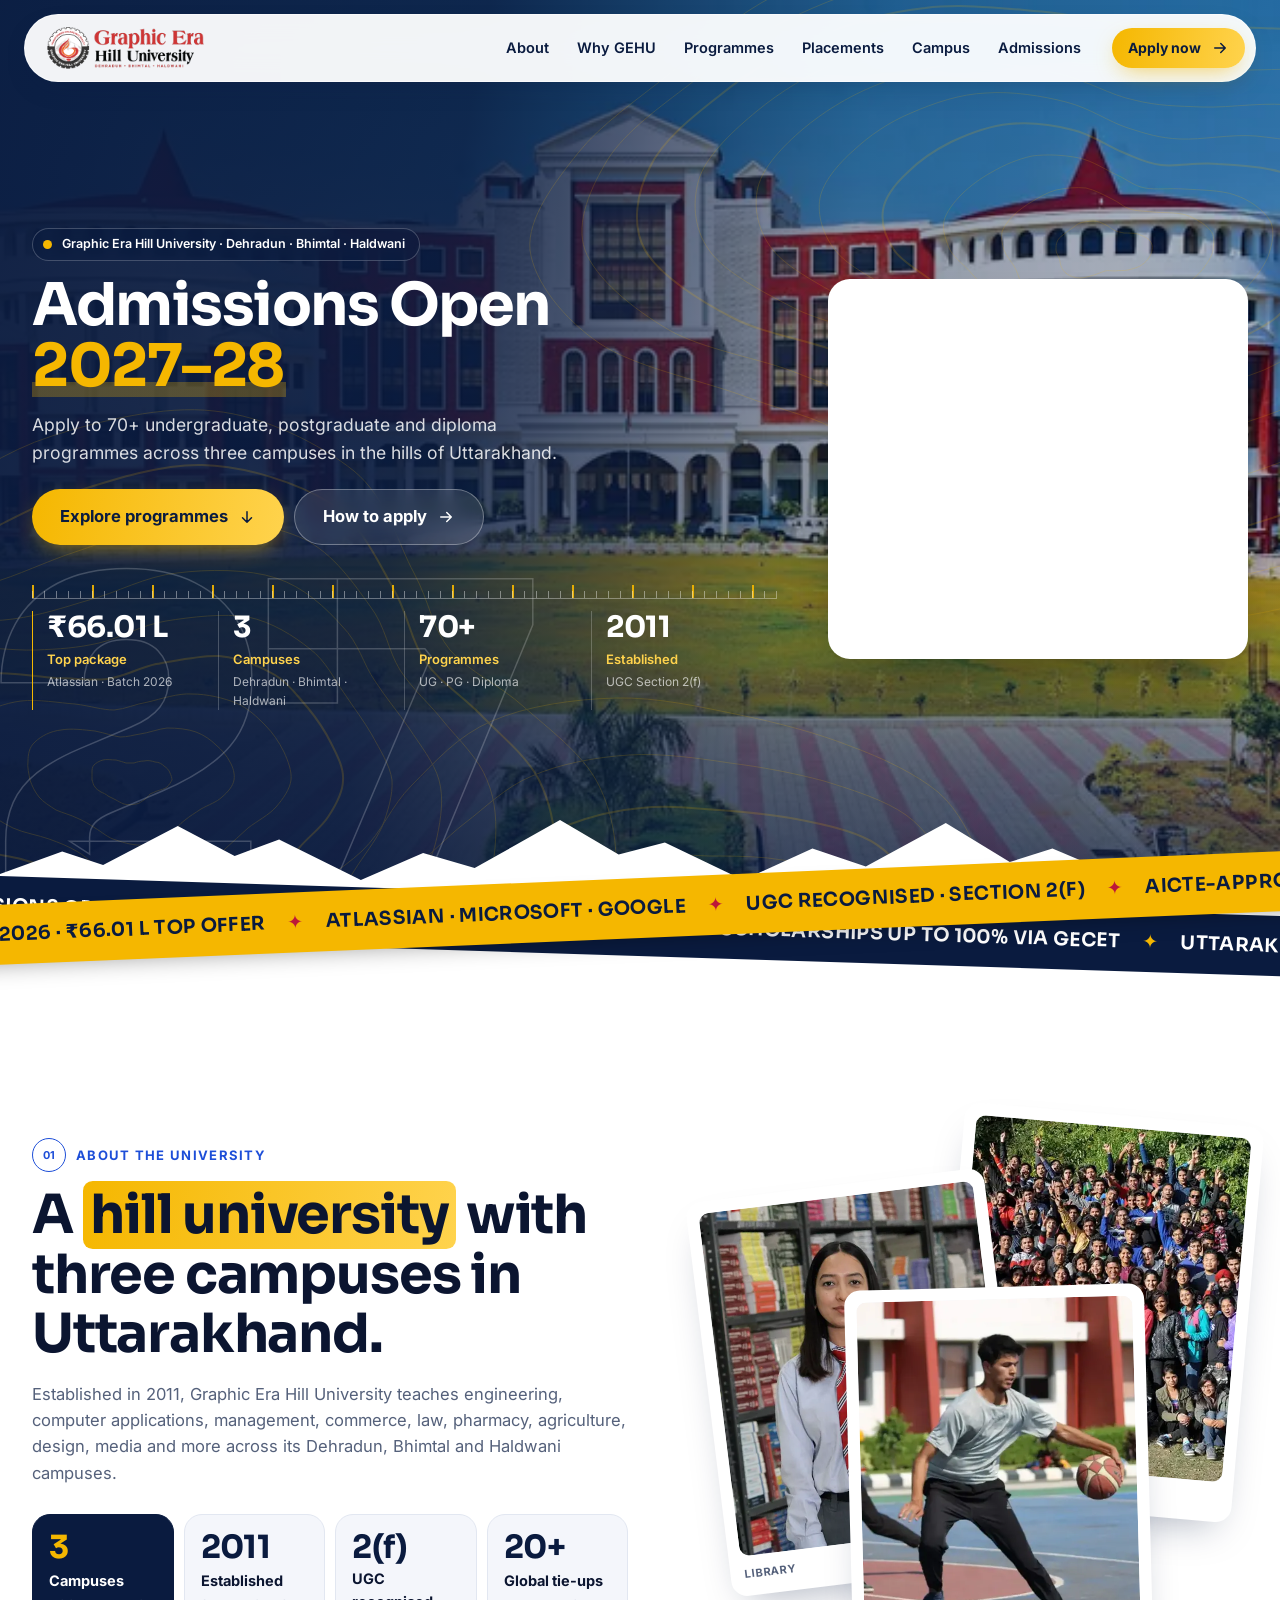
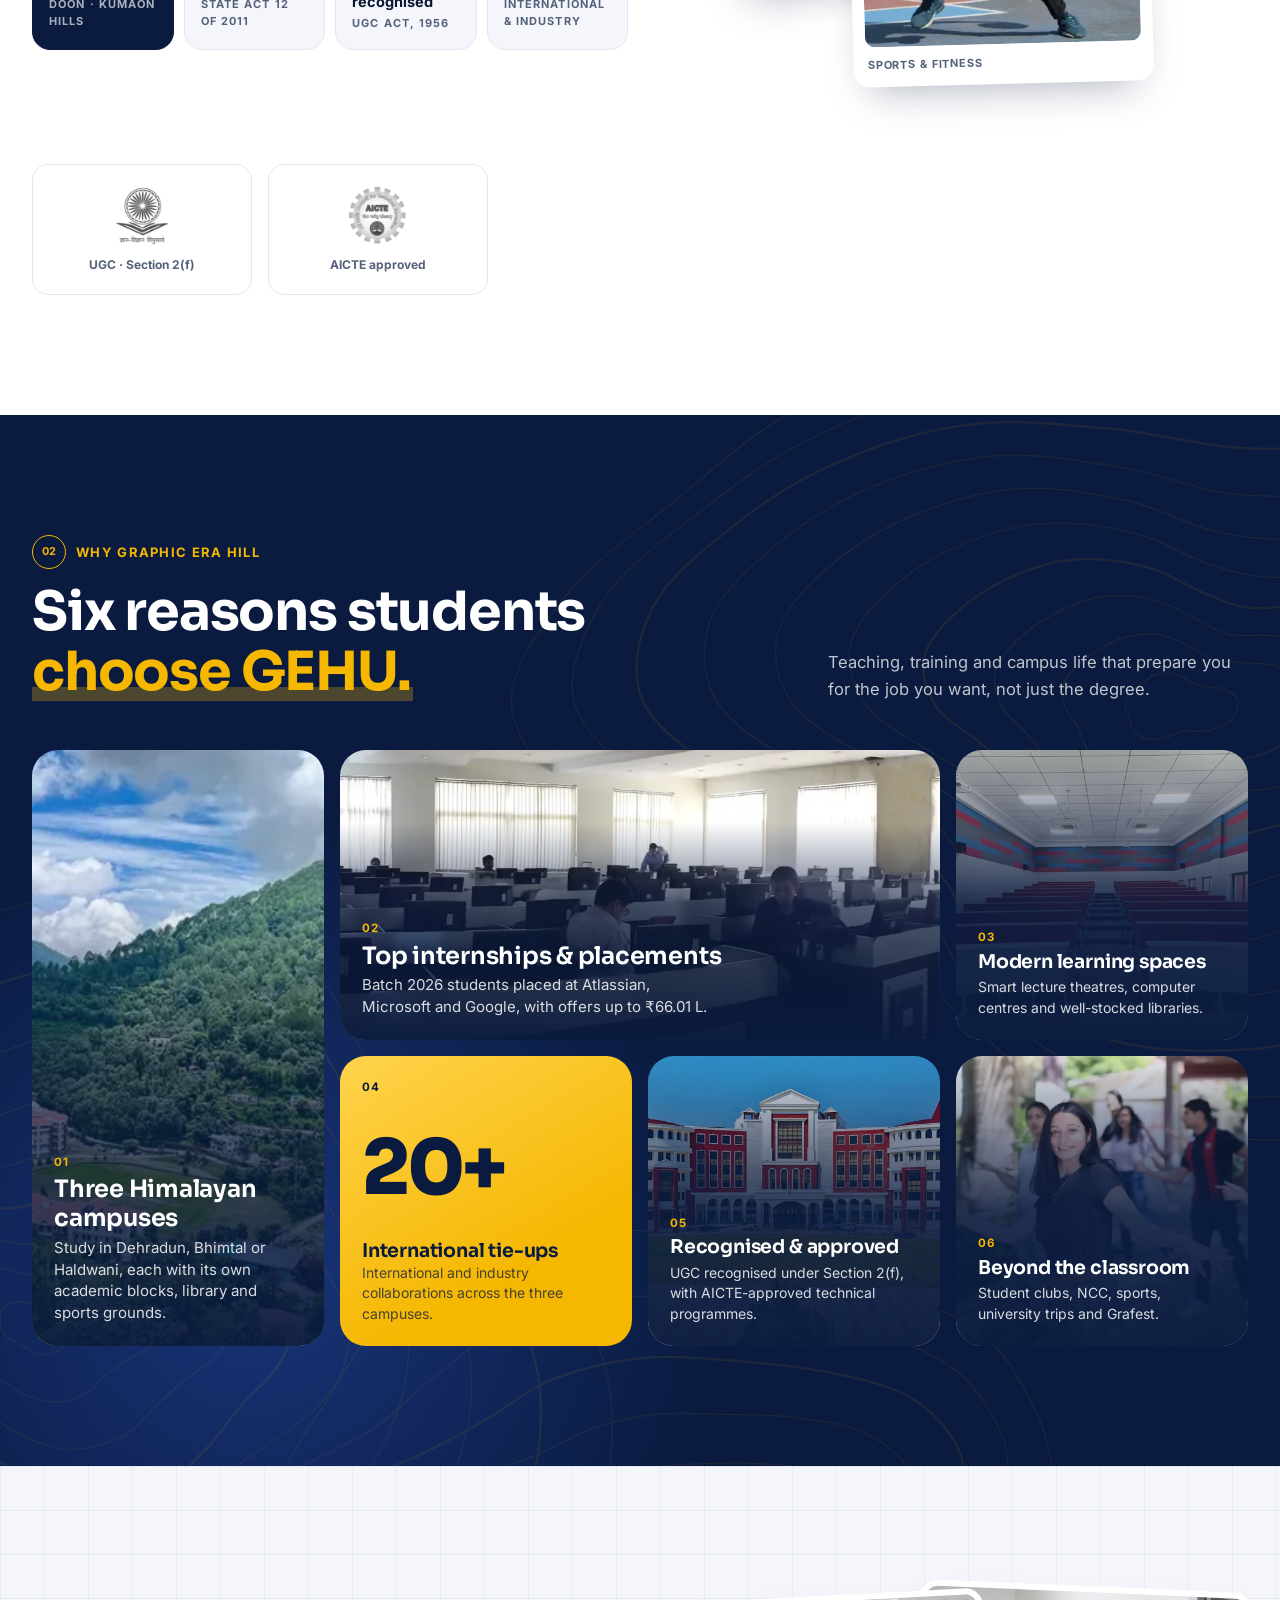
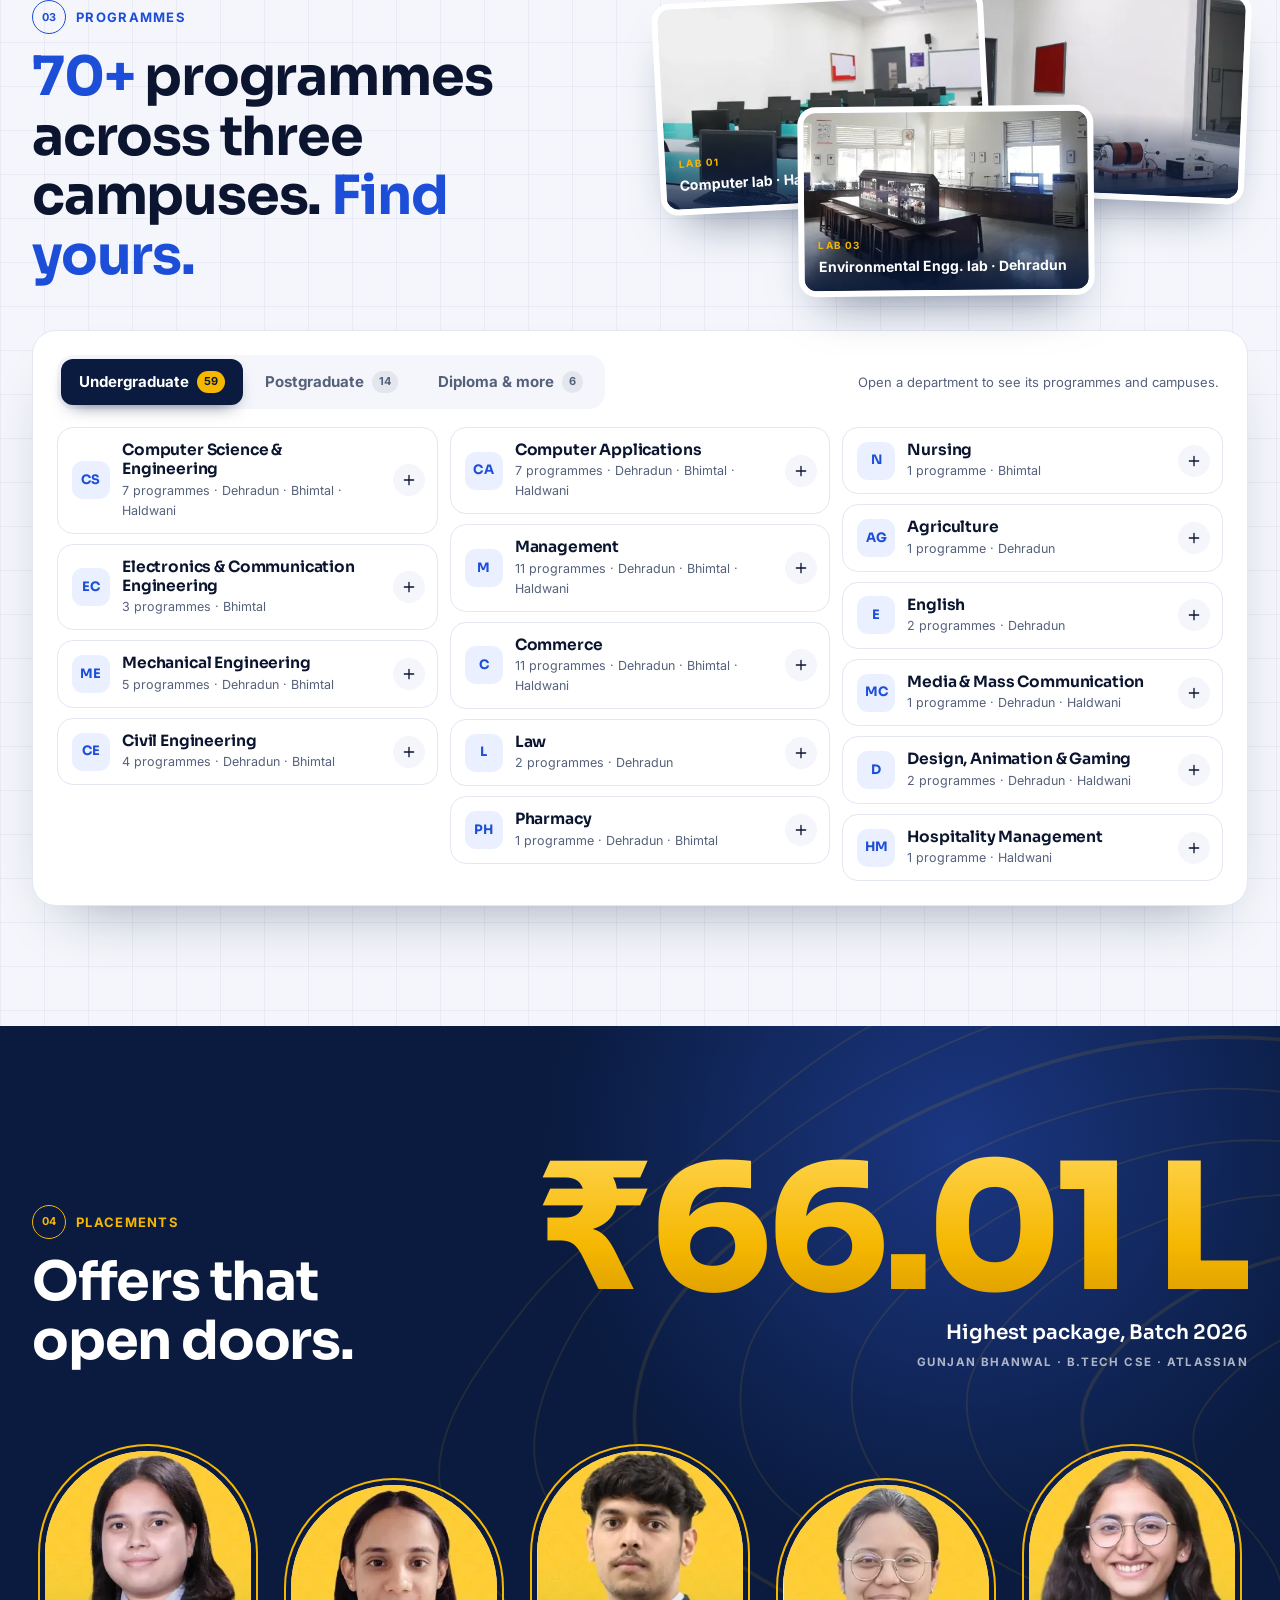
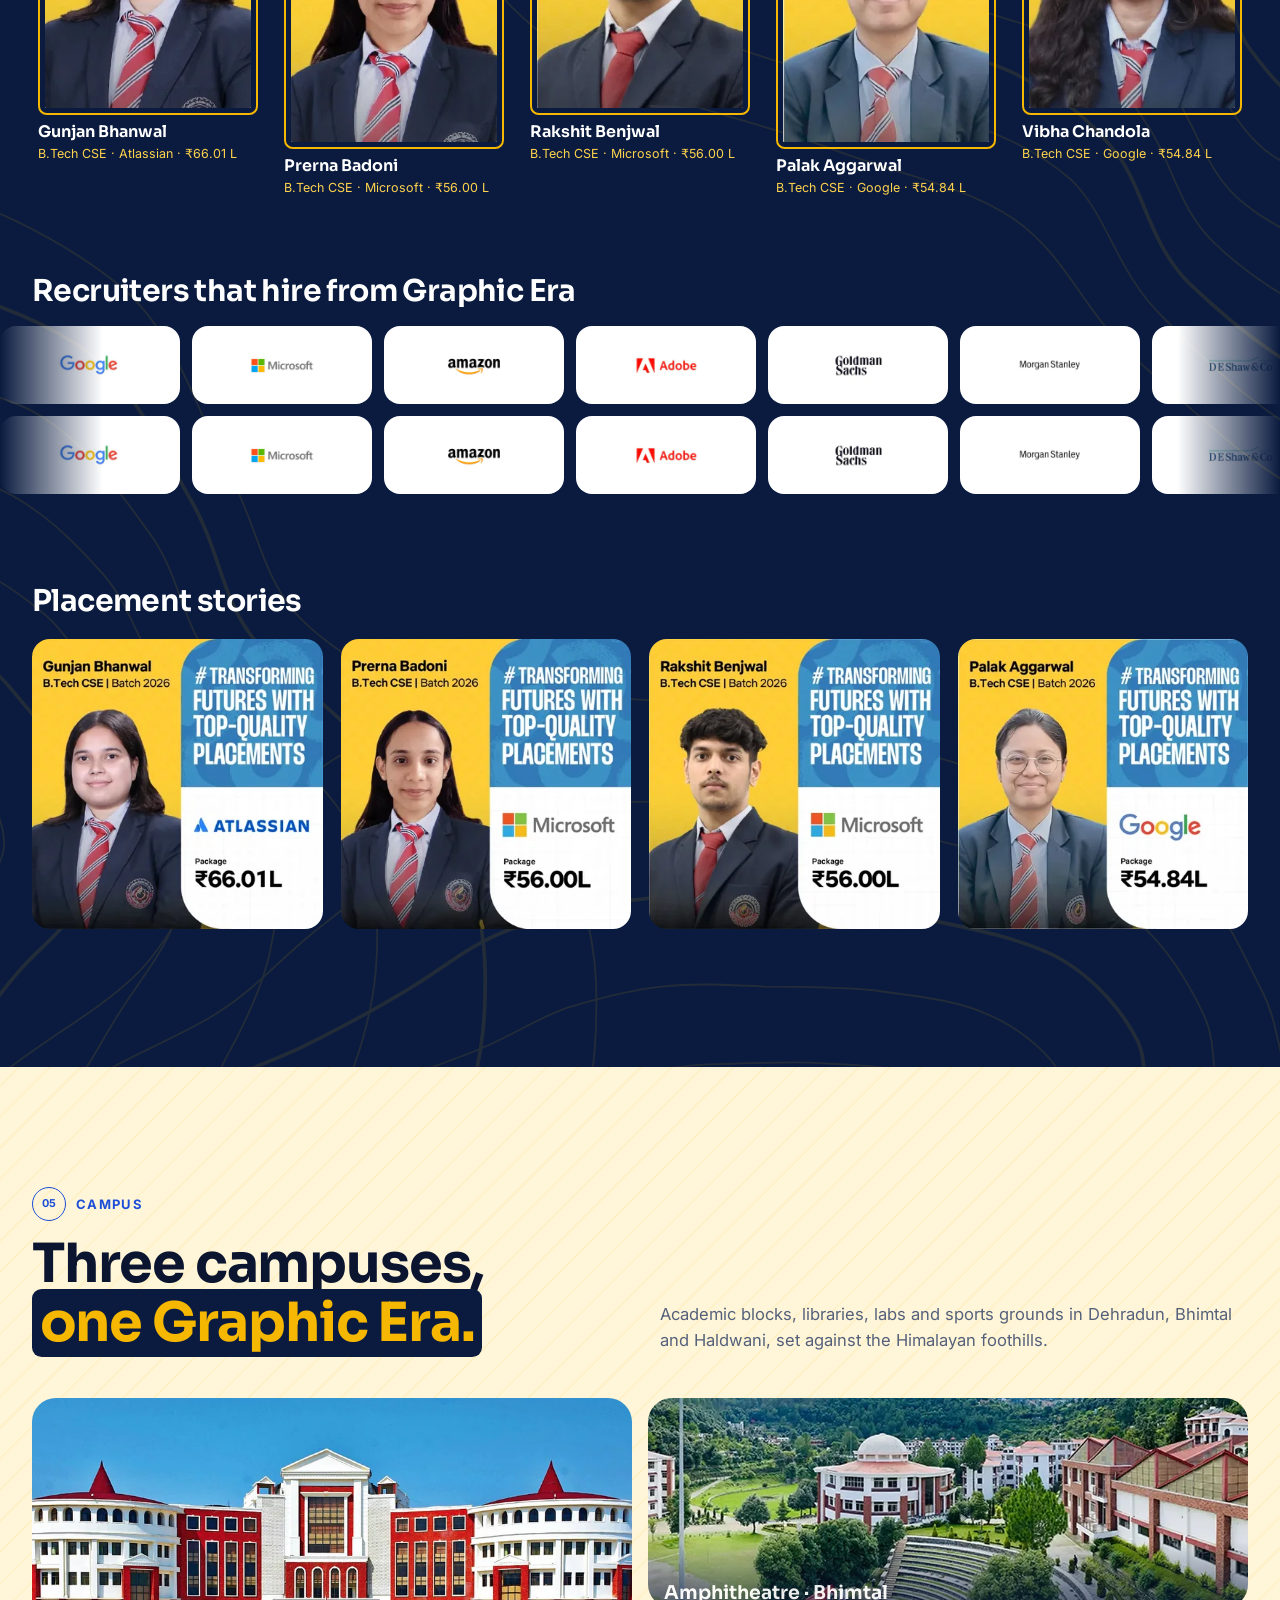
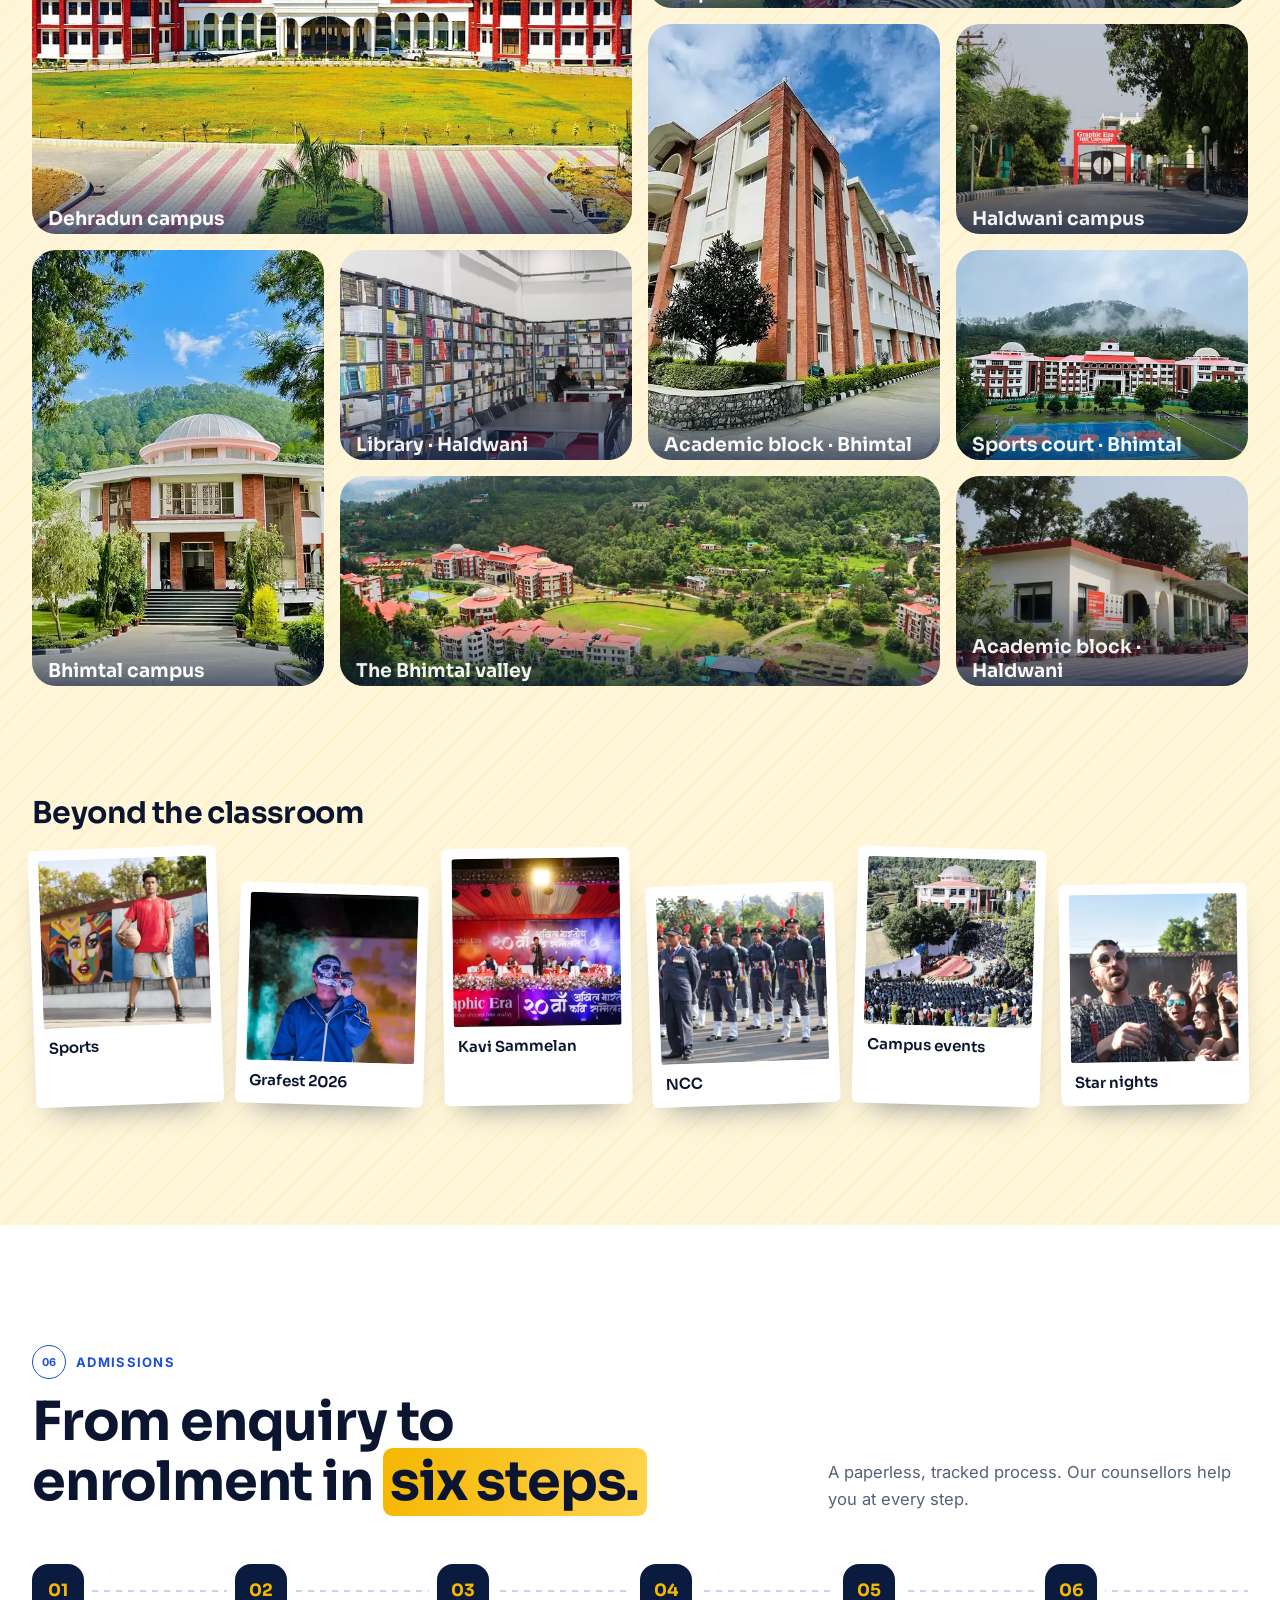
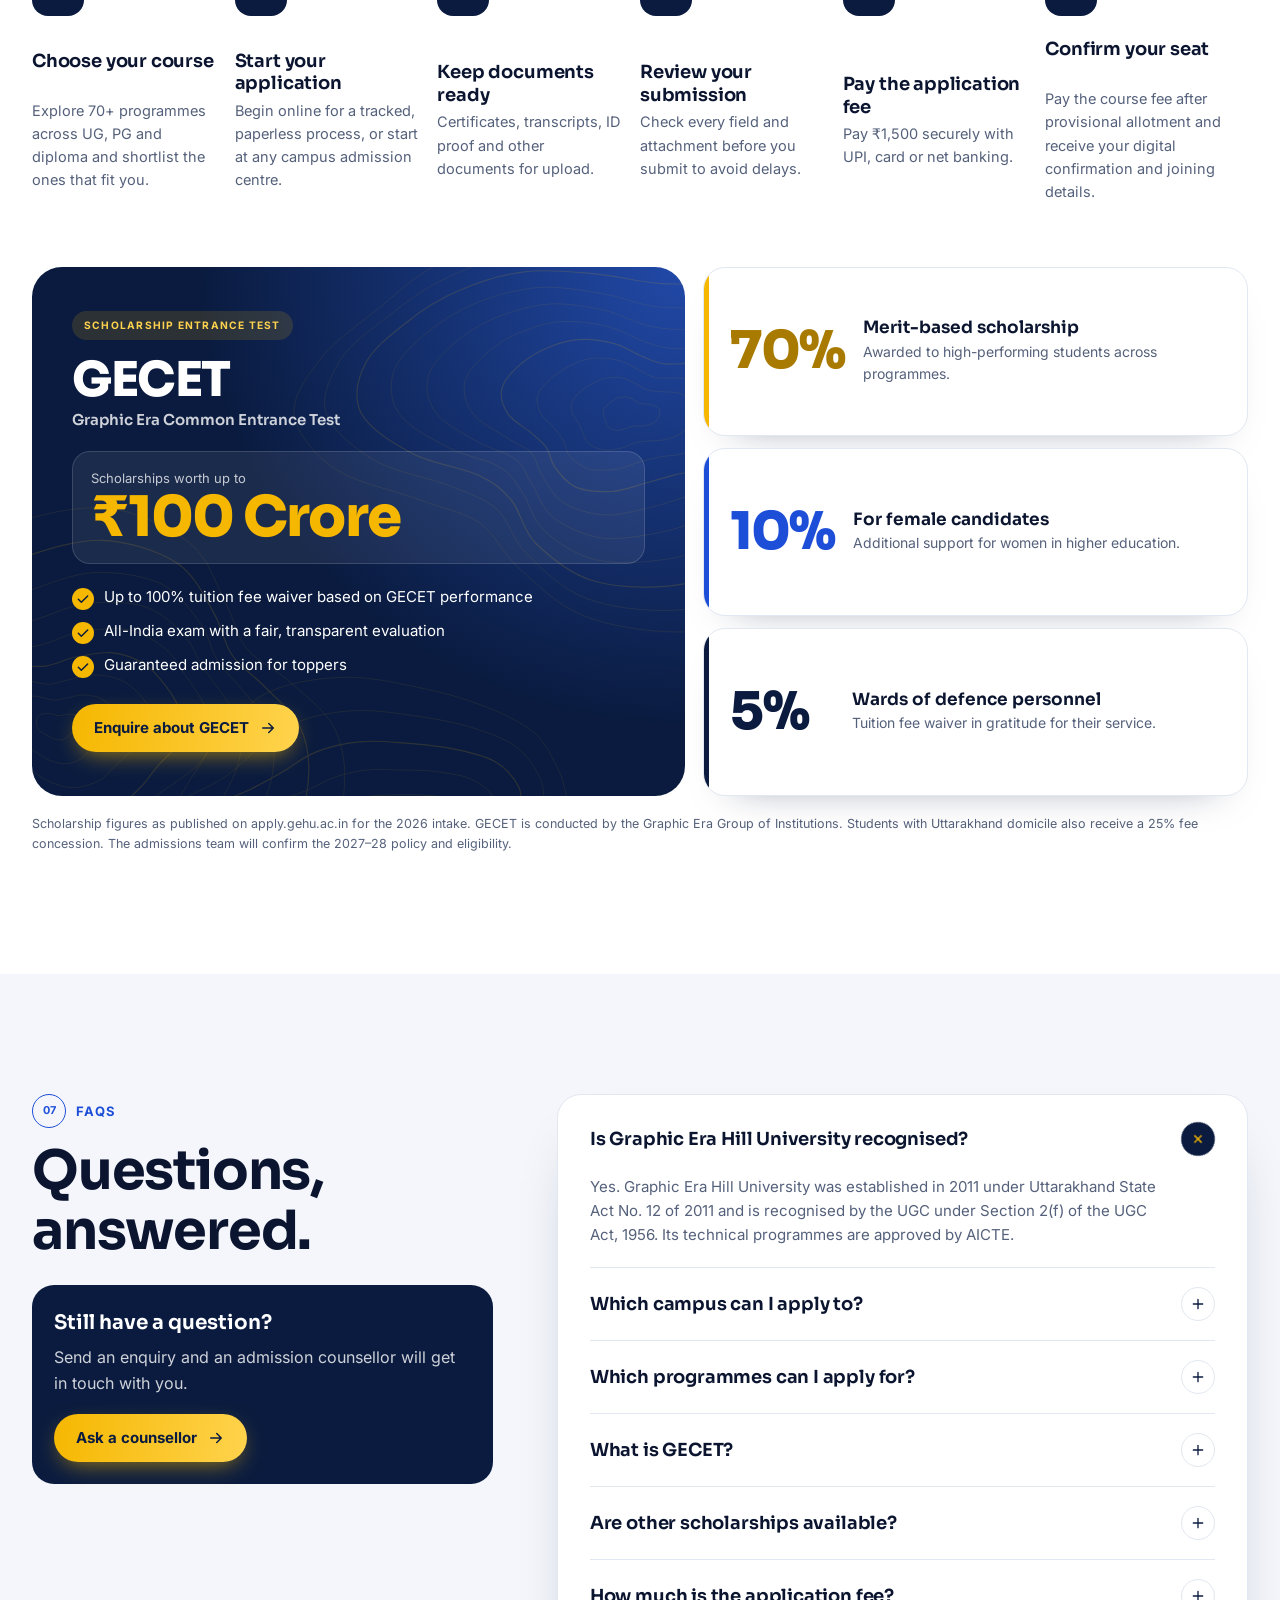
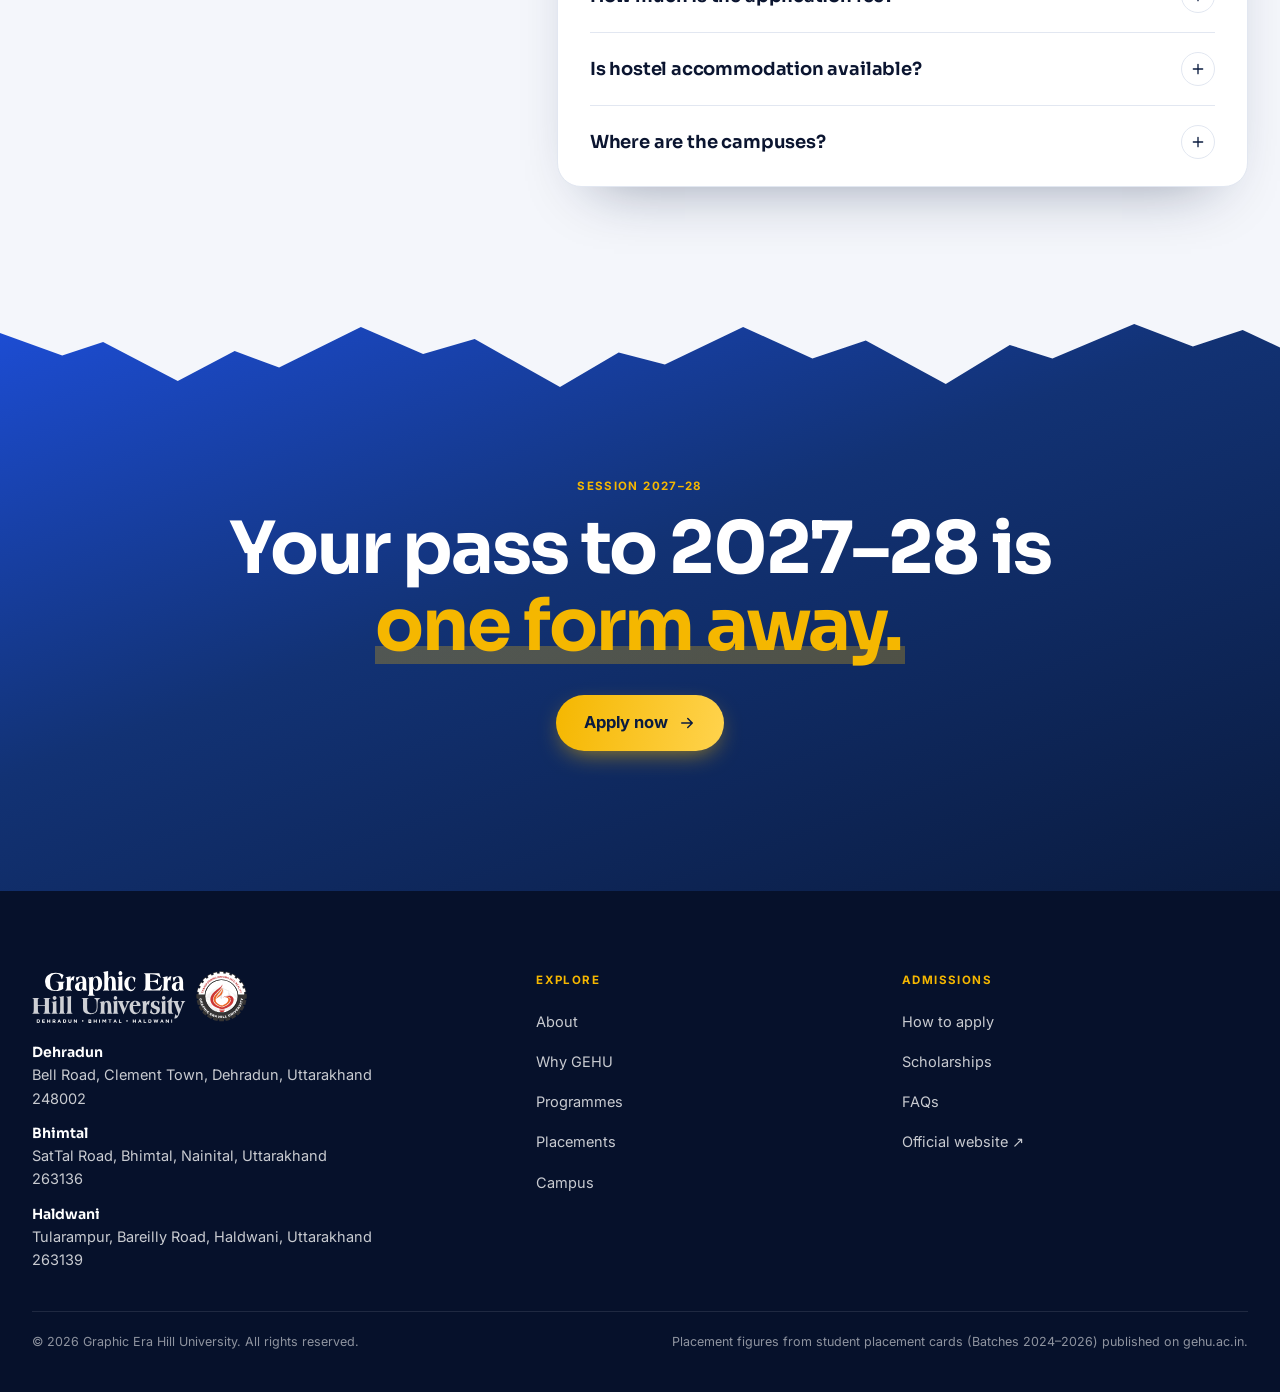
==== index.html @ 401e46c2 "c" ====
<!doctype html>
<html lang="en">
<head>
  <meta charset="utf-8">
  <meta name="viewport" content="width=device-width, initial-scale=1, viewport-fit=cover">
  <title>Admissions 2027–28 · Graphic Era Hill University · Dehradun, Bhimtal, Haldwani</title>
  <meta name="description" content="Apply for Session 2027–28 at Graphic Era Hill University. 70+ UG, PG and diploma programmes across three campuses in Dehradun, Bhimtal and Haldwani, Uttarakhand.">
  <meta name="theme-color" content="#0A1B3F">
  <meta property="og:type" content="website">
  <meta property="og:title" content="Admissions 2027–28 · Graphic Era Hill University">
  <meta property="og:description" content="Apply for Session 2027–28. Three campuses · 70+ programmes · Batch 2026 offers up to ₹66.01 L.">
  <meta property="og:url" content="https://apply.geu.ac.in/">
  <meta property="og:image" content="assets/img/hero/dehradun-main-building-1024.webp">
  <link rel="canonical" href="https://apply.geu.ac.in/">
  <link rel="icon" href="assets/img/brand/favicon-64.png" type="image/png">
  <link rel="apple-touch-icon" href="assets/img/brand/favicon-180.png">
  <link rel="preload" href="assets/fonts/sora.woff2" as="font" type="font/woff2" crossorigin>
  <link rel="preload" href="assets/fonts/inter.woff2" as="font" type="font/woff2" crossorigin>
  <link rel="preload" as="image" imagesrcset="assets/img/hero/dehradun-main-building-640.webp 640w, assets/img/hero/dehradun-main-building-1024.webp 1024w, assets/img/hero/dehradun-main-building-1440.webp 1440w, assets/img/hero/dehradun-main-building-1800.webp 1800w" imagesizes="100vw" media="(min-width: 861px)" fetchpriority="high">
  <link rel="preload" as="image" imagesrcset="assets/img/hero/dehradun-campus-640.webp 640w, assets/img/hero/dehradun-campus-1024.webp 1024w, assets/img/hero/dehradun-campus-1280.webp 1280w" imagesizes="100vw" media="(max-width: 860px)" fetchpriority="high">
  <link rel="stylesheet" href="assets/css/style.css">
  <script type="application/ld+json">{"@context":"https://schema.org","@type":"CollegeOrUniversity","name":"Graphic Era Hill University","url":"https://gehu.ac.in","foundingDate":"2011","address":{"@type":"PostalAddress","streetAddress":"Bell Road, Clement Town","addressLocality":"Dehradun","addressRegion":"Uttarakhand","postalCode":"248002","addressCountry":"IN"}}</script>
</head>
<body>
<svg width="0" height="0" style="position:absolute" aria-hidden="true">
  <symbol id="i-arrow" viewBox="0 0 24 24"><path d="M5 12h14M13 6l6 6-6 6" fill="none" stroke="currentColor" stroke-width="2" stroke-linecap="round" stroke-linejoin="round"/></symbol>
  <symbol id="i-down" viewBox="0 0 24 24"><path d="M12 5v14M6 13l6 6 6-6" fill="none" stroke="currentColor" stroke-width="2" stroke-linecap="round" stroke-linejoin="round"/></symbol>
  <symbol id="i-phone" viewBox="0 0 24 24"><path d="M5 4h4l2 5-2.5 1.5a11 11 0 0 0 5 5L15 13l5 2v4a2 2 0 0 1-2 2A16 16 0 0 1 3 6a2 2 0 0 1 2-2" fill="none" stroke="currentColor" stroke-width="1.8" stroke-linejoin="round"/></symbol>
  <symbol id="i-user" viewBox="0 0 24 24"><circle cx="12" cy="8" r="4" fill="none" stroke="currentColor" stroke-width="1.8"/><path d="M4 20c1.5-4 4.5-6 8-6s6.5 2 8 6" fill="none" stroke="currentColor" stroke-width="1.8" stroke-linecap="round"/></symbol>
  <symbol id="i-mail" viewBox="0 0 24 24"><rect x="3" y="5" width="18" height="14" rx="2.5" fill="none" stroke="currentColor" stroke-width="1.8"/><path d="m4 7 8 6 8-6" fill="none" stroke="currentColor" stroke-width="1.8" stroke-linejoin="round"/></symbol>
  <symbol id="i-pin" viewBox="0 0 24 24"><path d="M12 21s7-6.2 7-11.5A7 7 0 0 0 5 9.5C5 14.8 12 21 12 21z" fill="none" stroke="currentColor" stroke-width="1.8"/><circle cx="12" cy="9.5" r="2.5" fill="none" stroke="currentColor" stroke-width="1.8"/></symbol>
  <symbol id="i-layers" viewBox="0 0 24 24"><path d="m12 3 9 5-9 5-9-5 9-5z M3 13l9 5 9-5" fill="none" stroke="currentColor" stroke-width="1.8" stroke-linejoin="round"/></symbol>
  <symbol id="i-building" viewBox="0 0 24 24"><path d="M4 21V9l8-5 8 5v12M9 21v-6h6v6M3 21h18" fill="none" stroke="currentColor" stroke-width="1.8" stroke-linejoin="round"/></symbol>
  <symbol id="i-cap" viewBox="0 0 24 24"><path d="m2 9 10-5 10 5-10 5L2 9zm4 2v5c2 2 10 2 12 0v-5" fill="none" stroke="currentColor" stroke-width="1.8" stroke-linejoin="round"/></symbol>
  <symbol id="i-shield" viewBox="0 0 24 24"><path d="M12 3 4 6v6c0 5 3.5 8 8 9 4.5-1 8-4 8-9V6l-8-3z" fill="none" stroke="currentColor" stroke-width="1.8" stroke-linejoin="round"/></symbol>
  <symbol id="i-menu" viewBox="0 0 24 24"><path d="M4 7h16M4 12h16M4 17h10" fill="none" stroke="currentColor" stroke-width="2" stroke-linecap="round"/></symbol>
  <symbol id="i-close" viewBox="0 0 24 24"><path d="M6 6l12 12M18 6 6 18" fill="none" stroke="currentColor" stroke-width="2" stroke-linecap="round"/></symbol>
  <symbol id="i-plus" viewBox="0 0 24 24"><path d="M12 5v14M5 12h14" fill="none" stroke="currentColor" stroke-width="2" stroke-linecap="round"/></symbol>
  <symbol id="i-check" viewBox="0 0 24 24"><path d="m5 12.5 4.5 4.5L19 7.5" fill="none" stroke="currentColor" stroke-width="2.2" stroke-linecap="round" stroke-linejoin="round"/></symbol>
  <symbol id="i-globe" viewBox="0 0 24 24"><circle cx="12" cy="12" r="9" fill="none" stroke="currentColor" stroke-width="1.8"/><path d="M3 12h18M12 3c2.5 2.5 3.5 5.5 3.5 9s-1 6.5-3.5 9c-2.5-2.5-3.5-5.5-3.5-9s1-6.5 3.5-9" fill="none" stroke="currentColor" stroke-width="1.6"/></symbol>
  <symbol id="i-swipe" viewBox="0 0 24 24"><path d="M4 12h13M13 7l5 5-5 5" fill="none" stroke="currentColor" stroke-width="2" stroke-linecap="round" stroke-linejoin="round"/></symbol>
  <symbol id="topo" viewBox="0 0 1440 900"><path d="M1232 250C1232 253 1230 256 1228 259C1226 262 1223 264 1220 266C1216 268 1212 269 1208 270C1204 271 1199 270 1195 271C1191 271 1188 270 1185 271C1181 272 1178 274 1174 275C1170 276 1164 278 1160 278C1155 278 1150 276 1147 274C1144 272 1142 269 1141 266C1140 263 1140 260 1139 258C1138 255 1136 253 1136 250C1136 247 1136 244 1137 242C1138 239 1140 237 1143 235C1145 233 1148 231 1151 229C1154 227 1157 224 1160 223C1164 222 1169 221 1173 221C1178 221 1182 223 1186 225C1189 226 1191 229 1194 230C1197 232 1200 232 1204 233C1208 233 1214 233 1218 234C1223 236 1228 238 1230 241C1232 243 1233 247 1232 250Z"/><path d="M1293 250C1292 257 1287 263 1283 269C1278 275 1272 280 1265 285C1258 289 1249 292 1240 294C1231 296 1221 295 1213 296C1205 297 1199 297 1191 299C1183 301 1176 306 1167 308C1158 310 1145 313 1136 311C1126 310 1117 305 1111 300C1105 295 1104 288 1101 282C1098 276 1097 271 1094 266C1091 261 1086 256 1084 250C1082 244 1081 238 1082 232C1084 226 1089 220 1094 215C1099 210 1106 205 1113 201C1120 197 1128 192 1136 190C1145 188 1157 187 1166 188C1175 190 1184 195 1192 199C1199 202 1203 207 1210 209C1216 211 1223 211 1233 212C1242 213 1256 212 1266 215C1275 218 1285 224 1290 230C1295 235 1294 243 1293 250Z"/><path d="M1350 250C1348 260 1341 270 1334 279C1327 287 1320 296 1309 302C1299 309 1285 314 1273 317C1260 321 1245 321 1233 323C1221 326 1211 328 1199 331C1186 335 1173 342 1159 344C1144 346 1125 347 1112 344C1099 340 1088 331 1080 323C1073 315 1072 304 1068 296C1063 287 1059 281 1052 274C1046 266 1035 259 1030 250C1026 241 1022 230 1024 221C1026 212 1034 202 1042 194C1050 186 1061 178 1072 172C1084 165 1098 159 1112 156C1127 154 1145 155 1159 158C1173 161 1186 170 1197 175C1208 180 1214 186 1225 188C1236 190 1249 188 1264 189C1279 190 1301 190 1315 195C1330 200 1343 210 1349 219C1355 228 1353 240 1350 250Z"/><path d="M1401 250C1397 263 1389 276 1381 287C1373 299 1365 311 1353 320C1340 329 1323 337 1307 343C1291 348 1272 350 1256 354C1239 359 1225 363 1207 368C1189 373 1169 381 1150 382C1130 383 1106 381 1090 375C1074 368 1063 353 1054 341C1046 330 1046 317 1039 307C1032 297 1023 291 1012 281C1001 272 982 262 974 250C966 238 961 223 963 210C965 197 976 183 988 172C999 161 1015 150 1031 142C1048 134 1068 126 1089 124C1109 122 1134 125 1153 130C1171 134 1187 146 1202 152C1217 158 1225 163 1241 165C1257 167 1277 162 1298 164C1319 165 1349 167 1367 174C1384 182 1399 196 1405 208C1410 221 1405 237 1401 250Z" stroke-width="2"/><path d="M1444 250C1439 266 1432 281 1424 295C1416 310 1409 325 1396 337C1383 350 1363 361 1344 370C1325 378 1302 383 1281 389C1260 396 1240 404 1216 409C1193 414 1165 423 1141 422C1116 421 1088 413 1070 402C1052 392 1042 371 1033 357C1024 343 1024 329 1014 317C1003 306 986 300 970 289C953 278 926 265 915 250C903 235 897 215 900 198C903 182 918 164 934 150C949 136 969 122 991 113C1014 103 1040 94 1066 93C1092 91 1123 96 1146 102C1170 108 1189 122 1208 128C1227 134 1239 138 1260 139C1282 140 1310 134 1336 136C1363 139 1398 143 1418 154C1437 164 1449 183 1454 199C1458 215 1449 234 1444 250Z"/><path d="M1478 250C1473 268 1469 285 1463 302C1457 320 1453 339 1440 355C1427 372 1406 387 1385 399C1363 411 1335 419 1309 428C1283 437 1256 448 1226 453C1197 458 1161 465 1132 461C1103 456 1071 442 1052 427C1032 412 1026 387 1015 370C1004 353 1003 340 988 328C973 316 946 310 923 298C901 285 867 268 853 250C838 232 833 207 838 187C843 167 863 146 883 129C902 113 927 97 954 86C981 75 1014 65 1045 63C1076 61 1112 68 1140 74C1168 81 1190 95 1214 100C1238 106 1256 106 1283 107C1311 108 1348 101 1378 106C1409 110 1447 120 1466 134C1486 148 1492 172 1494 192C1496 211 1483 232 1478 250Z"/><path d="M1506 250C1501 271 1504 289 1501 309C1498 330 1499 354 1487 374C1475 395 1453 415 1428 431C1403 446 1371 459 1339 470C1307 481 1273 494 1237 498C1201 503 1157 506 1123 498C1090 490 1057 469 1036 449C1015 430 1011 401 998 383C985 364 980 352 959 340C938 327 900 322 872 307C843 292 804 272 789 250C773 228 772 199 780 176C789 153 814 130 837 111C860 92 889 74 920 61C952 48 989 38 1024 35C1060 32 1100 40 1133 45C1166 50 1192 63 1222 67C1251 71 1277 69 1310 70C1344 71 1389 66 1423 73C1456 81 1494 97 1511 116C1528 135 1527 164 1526 186C1525 208 1510 229 1506 250Z"/><path d="M1528 250C1527 272 1538 293 1540 317C1541 341 1548 370 1537 395C1526 419 1501 444 1474 464C1446 483 1408 499 1370 512C1332 525 1289 539 1247 543C1204 546 1153 545 1116 533C1078 521 1044 492 1021 470C998 447 996 415 979 396C963 377 950 367 923 354C895 341 846 335 813 318C780 301 739 275 725 250C711 225 717 192 730 167C742 141 772 117 799 96C826 74 857 54 891 40C925 25 965 12 1005 8C1044 3 1088 9 1126 12C1164 16 1195 25 1231 28C1266 31 1301 26 1341 28C1381 30 1433 28 1468 40C1503 52 1536 77 1550 100C1563 124 1552 157 1549 182C1545 207 1530 228 1528 250Z" stroke-width="2"/><path d="M1551 250C1554 274 1576 297 1582 325C1589 352 1600 387 1589 416C1579 445 1551 474 1520 497C1488 520 1444 539 1400 554C1356 568 1305 582 1256 584C1208 586 1150 580 1108 564C1067 549 1032 515 1007 489C981 464 977 433 956 413C934 394 912 387 877 373C843 359 784 350 749 330C713 309 675 278 665 250C655 222 671 187 688 159C706 131 740 107 770 84C799 61 829 38 865 21C901 3 942 -13 984 -20C1026 -28 1075 -25 1117 -25C1160 -24 1198 -19 1241 -18C1284 -17 1329 -23 1375 -19C1420 -15 1478 -10 1513 8C1547 25 1573 59 1582 87C1591 116 1570 152 1565 179C1560 206 1548 226 1551 250Z"/><path d="M1577 250C1586 276 1620 302 1631 334C1642 365 1656 406 1644 438C1633 471 1600 504 1564 529C1528 555 1477 576 1427 591C1377 606 1319 621 1265 621C1210 621 1147 611 1102 593C1056 575 1021 537 991 511C962 484 954 455 925 435C897 416 862 411 821 395C780 380 714 367 679 343C644 319 614 282 610 250C607 218 635 182 658 153C681 124 717 100 748 75C779 50 805 24 841 3C877 -17 919 -38 963 -49C1008 -61 1060 -63 1108 -66C1156 -69 1202 -68 1253 -69C1303 -69 1360 -75 1410 -68C1461 -60 1522 -47 1555 -23C1588 1 1604 43 1608 76C1612 110 1583 147 1578 176C1573 205 1568 224 1577 250Z"/><path d="M252 780C251 782 249 785 247 787C245 789 240 790 237 791C235 792 232 793 230 794C228 796 227 798 224 800C222 801 219 804 216 804C212 805 208 805 204 804C201 803 198 801 196 800C193 799 191 797 188 796C186 794 183 793 181 792C178 790 176 789 175 787C173 785 173 782 172 780C172 778 172 775 172 773C172 770 172 767 174 765C176 763 179 761 183 760C186 759 192 760 196 760C200 761 203 762 206 763C209 763 211 763 214 763C217 762 220 761 224 761C228 760 232 761 235 762C239 762 242 764 244 766C247 768 249 770 250 773C251 775 252 778 252 780Z"/><path d="M314 780C313 786 308 792 302 797C297 802 288 805 281 809C275 813 270 816 265 820C259 824 256 830 250 835C243 839 234 844 225 845C216 846 204 843 196 840C188 838 182 832 175 828C169 824 164 821 157 818C151 815 143 813 136 810C130 806 123 802 119 797C115 792 112 786 110 780C109 774 107 767 108 761C108 755 109 747 115 742C121 736 131 731 141 730C151 728 165 730 175 731C185 733 193 736 200 737C208 737 213 735 220 734C228 733 238 729 247 728C257 728 268 729 276 732C284 735 291 740 296 745C302 750 307 756 310 762C313 767 315 774 314 780Z"/><path d="M371 780C370 789 363 799 356 807C349 815 337 821 328 828C320 835 313 842 305 849C297 857 290 868 278 874C266 880 249 886 234 886C219 886 201 879 189 873C176 868 168 858 158 852C148 846 140 843 129 839C118 835 104 833 93 828C81 822 70 815 62 807C54 800 49 790 46 780C42 770 39 759 41 749C42 738 46 726 56 718C66 710 85 703 101 701C118 699 140 703 155 704C171 706 182 710 194 710C206 709 215 704 228 702C241 699 258 693 272 694C287 694 304 698 316 703C328 708 337 717 345 725C353 733 359 742 364 752C368 761 372 771 371 780Z"/><path d="M423 780C423 792 416 805 408 817C401 828 388 837 379 848C369 859 362 871 351 883C339 894 327 910 309 917C291 924 265 929 243 927C222 925 199 912 182 903C165 894 156 881 142 874C129 866 117 864 101 859C85 855 64 853 48 846C31 839 15 829 3 818C-8 807 -15 794 -20 780C-25 766 -29 750 -26 736C-23 722 -15 705 0 695C15 684 42 677 64 674C87 671 115 677 136 678C156 678 170 681 187 679C204 677 218 668 236 664C255 661 280 655 299 656C319 658 340 666 355 675C369 683 378 697 388 708C397 719 405 731 411 743C417 755 424 768 423 780Z" stroke-width="2"/><path d="M472 780C473 795 468 811 462 827C455 842 444 855 434 871C424 886 417 904 401 919C386 934 366 954 341 962C317 969 280 971 252 966C225 961 197 942 176 930C155 918 144 903 127 895C110 887 93 886 71 881C50 876 21 874 0 865C-22 857 -42 844 -56 829C-70 815 -79 797 -84 780C-90 763 -94 742 -89 725C-83 707 -72 686 -52 674C-32 661 2 653 30 649C58 645 91 651 116 650C140 649 157 648 179 643C201 638 221 625 246 621C271 617 304 613 328 617C352 622 374 636 390 649C406 661 414 679 424 693C434 708 444 721 452 735C460 750 470 765 472 780Z"/><path d="M519 780C524 798 521 818 517 837C513 856 504 875 493 895C483 915 474 939 454 958C434 976 406 998 373 1006C341 1013 294 1010 261 1002C227 993 195 969 170 955C145 940 133 925 111 917C89 909 64 911 37 906C10 901 -27 897 -52 886C-78 875 -100 858 -116 840C-131 823 -139 801 -144 780C-149 759 -153 735 -145 714C-137 693 -122 670 -98 655C-74 640 -34 632 -2 625C30 619 65 623 93 619C122 615 142 608 169 600C196 593 226 576 257 573C288 569 329 569 356 578C384 587 406 608 422 626C439 643 443 664 455 681C466 698 478 712 489 728C500 745 514 762 519 780Z"/><path d="M567 780C576 801 577 824 575 848C573 871 566 895 555 920C543 944 532 975 507 996C482 1017 443 1041 403 1047C364 1053 308 1045 268 1034C228 1023 194 994 165 979C135 964 119 951 92 944C64 936 30 941 -3 935C-36 929 -79 923 -108 909C-136 895 -158 872 -173 851C-188 829 -193 804 -197 780C-200 756 -203 729 -193 705C-183 682 -164 656 -138 639C-111 622 -68 612 -34 602C0 593 36 592 68 584C100 575 124 562 158 551C191 540 232 522 269 520C307 518 354 525 384 539C414 554 434 584 450 606C466 627 468 651 480 670C493 690 510 704 524 722C539 740 559 759 567 780Z"/><path d="M619 780C631 804 636 831 635 859C635 886 629 916 616 945C603 974 588 1009 557 1033C526 1056 477 1079 430 1084C383 1089 320 1076 274 1063C229 1050 193 1019 159 1005C124 991 103 982 68 976C33 970 -11 977 -50 969C-89 962 -137 951 -166 933C-196 914 -213 886 -226 861C-238 835 -239 807 -240 780C-242 753 -243 724 -232 698C-221 672 -201 645 -173 625C-145 605 -102 592 -67 579C-31 565 4 558 39 544C75 530 105 509 145 495C186 482 238 464 282 465C326 466 378 483 410 503C442 524 458 562 473 588C489 615 490 640 505 661C519 682 542 695 561 715C580 735 607 756 619 780Z" stroke-width="2"/><path d="M676 780C691 807 697 839 696 870C696 901 690 936 675 968C659 1001 638 1040 602 1065C565 1090 507 1112 453 1116C400 1120 331 1102 280 1089C230 1076 192 1047 152 1035C111 1023 81 1021 39 1017C-4 1012 -60 1019 -104 1009C-148 999 -198 980 -226 957C-254 933 -264 899 -272 869C-280 840 -276 809 -275 780C-274 751 -275 720 -264 692C-252 664 -233 635 -205 612C-178 588 -137 572 -101 553C-66 535 -32 519 7 500C46 480 84 451 132 436C179 421 244 405 294 411C345 416 400 444 434 471C467 498 478 544 494 573C510 603 512 628 530 650C549 672 580 685 604 707C629 729 661 753 676 780Z"/><path d="M832 980C830 985 830 988 829 993C828 997 830 1003 827 1007C825 1012 821 1017 815 1020C809 1023 801 1025 793 1026C786 1027 778 1027 771 1027C763 1028 756 1028 749 1027C743 1026 736 1024 730 1021C725 1019 721 1015 716 1012C712 1009 708 1006 702 1004C696 1001 686 999 679 995C673 991 664 985 662 980C660 975 663 968 668 963C673 958 684 955 691 952C699 949 707 948 714 947C721 945 726 943 732 942C738 940 744 939 751 938C757 938 763 938 770 938C776 937 783 937 791 937C799 937 810 936 817 938C825 940 834 944 838 948C842 953 841 960 840 965C840 970 834 975 832 980Z"/><path d="M891 980C890 988 894 996 894 1005C895 1014 899 1025 894 1034C890 1043 880 1053 868 1058C856 1064 838 1066 823 1067C809 1069 794 1068 780 1067C766 1067 753 1066 741 1064C729 1061 717 1057 707 1053C697 1048 691 1042 681 1037C672 1033 662 1030 649 1025C636 1020 616 1016 604 1009C591 1001 577 990 575 980C573 970 581 957 591 949C601 940 621 935 635 929C649 924 663 922 675 918C687 914 696 910 707 907C718 904 730 901 742 900C754 898 766 899 779 898C792 898 805 897 819 898C834 899 852 899 865 903C879 908 892 916 898 924C904 933 901 945 900 954C899 963 892 972 891 980Z"/><path d="M950 980C952 992 963 1004 966 1018C969 1032 975 1051 968 1064C961 1078 942 1091 923 1099C904 1106 875 1107 853 1108C831 1110 809 1107 789 1106C769 1104 750 1102 733 1098C716 1095 700 1088 686 1082C671 1076 662 1069 646 1063C631 1057 613 1054 593 1048C573 1041 542 1035 525 1024C508 1012 490 995 490 980C489 965 505 948 520 936C536 924 564 916 584 908C603 901 619 896 635 889C651 882 663 874 679 868C695 863 714 858 732 856C750 854 769 855 788 856C808 856 828 856 848 858C868 861 893 863 910 871C927 878 943 891 950 903C957 915 952 932 952 944C952 957 947 968 950 980Z"/><path d="M1010 980C1018 996 1039 1014 1046 1033C1052 1052 1058 1079 1047 1096C1036 1114 1006 1131 979 1139C951 1148 912 1148 882 1148C851 1149 823 1145 797 1142C771 1140 747 1137 725 1133C703 1128 683 1120 664 1113C645 1105 630 1097 609 1090C587 1083 561 1080 534 1072C507 1063 467 1053 446 1038C426 1023 409 999 411 980C413 961 438 939 459 924C480 909 513 900 535 889C557 878 574 869 592 858C611 847 626 833 648 825C669 817 696 810 721 808C746 805 773 808 799 810C825 812 851 814 876 819C902 824 931 830 951 841C970 852 985 870 993 886C1000 901 994 920 997 936C1000 952 1002 964 1010 980Z" stroke-width="2"/><path d="M1075 980C1090 1000 1122 1024 1131 1049C1140 1074 1144 1107 1127 1129C1111 1150 1069 1169 1032 1178C996 1188 947 1185 909 1185C871 1186 837 1182 805 1179C773 1176 745 1174 717 1168C690 1163 665 1154 640 1146C615 1138 595 1128 567 1120C539 1112 504 1108 471 1097C439 1086 392 1072 371 1052C350 1033 338 1003 344 980C350 957 384 933 408 915C432 896 466 885 489 870C512 855 524 839 545 823C565 808 585 787 612 776C639 764 676 757 709 755C742 753 777 758 810 763C842 767 874 773 904 781C933 790 965 800 986 815C1007 830 1020 852 1029 871C1038 890 1032 910 1040 928C1047 946 1059 960 1075 980Z"/><path d="M1145 980C1168 1004 1210 1035 1220 1065C1230 1095 1228 1135 1204 1160C1181 1185 1126 1203 1081 1213C1035 1223 978 1220 934 1220C889 1220 851 1218 814 1216C776 1214 742 1213 708 1208C675 1202 644 1192 613 1183C582 1174 556 1164 521 1154C487 1144 444 1138 407 1123C371 1108 322 1089 303 1065C283 1041 279 1006 290 980C300 954 341 929 366 907C391 886 421 871 442 851C463 831 470 807 492 785C514 763 538 735 572 721C606 706 654 699 696 698C737 697 781 707 820 715C859 723 897 733 930 746C963 758 996 774 1018 792C1040 811 1050 837 1061 858C1072 879 1069 900 1083 920C1097 940 1122 956 1145 980Z"/></symbol>
  <symbol id="ridge" viewBox="0 0 1440 120" preserveAspectRatio="none"><path d="M0 120V84l70-30 46 18 84-52 64 40 50-22 92 54 70-36 58 20 96-64 66 46 52-16 88 50 78-42 60 24 90-58 72 52 48-18 92 46 66-30 56 22 72-40v118z"/></symbol>
</svg>

<a class="skip" href="#main">Skip to content</a>

<!-- ================================================================= HEADER -->
<header class="hdr" id="hdr">
  <div class="hdr__bar">
    <a class="hdr__logo" href="#top" aria-label="Graphic Era Hill University, back to top">
      <img src="assets/brand/logo-color.png" width="157" height="42" alt="Graphic Era Hill University">
    </a>
    <nav class="hdr__nav" aria-label="Primary">
      <a href="#about">About</a><a href="#why">Why GEHU</a><a href="#programmes">Programmes</a><a href="#placements">Placements</a><a href="#campus">Campus</a><a href="#admissions">Admissions</a>
    </nav>
    <a class="btn btn--gold btn--sm hdr__cta" href="#apply">Apply now<svg aria-hidden="true"><use href="#i-arrow"/></svg></a>
    <a class="hdr__menu" href="#menu" aria-label="Open menu"><svg aria-hidden="true"><use href="#i-menu"/></svg></a>
    <a class="hdr__menu hdr__x" href="#_" aria-label="Close menu"><svg aria-hidden="true"><use href="#i-close"/></svg></a>
  </div>
  <div class="menu" id="menu">
    <nav aria-label="Sections">
      <a href="#about"><span class="mono">01</span>About</a>
      <a href="#why"><span class="mono">02</span>Why GEHU</a>
      <a href="#programmes"><span class="mono">03</span>Programmes</a>
      <a href="#placements"><span class="mono">04</span>Placements</a>
      <a href="#campus"><span class="mono">05</span>Campus</a>
      <a href="#admissions"><span class="mono">06</span>Admissions</a>
      <a href="#faq"><span class="mono">07</span>FAQs</a>
    </nav>
    <a class="btn btn--gold" href="#apply">Apply for 2027–28<svg aria-hidden="true"><use href="#i-arrow"/></svg></a>
  </div>
  <a class="scrim" href="#_" tabindex="-1" aria-hidden="true"></a>
</header>

<main id="main">
  <!-- =============================================================== HERO -->
  <section class="hero" id="top" aria-labelledby="hero-title">
    <picture class="hero__media">
      <source media="(max-width: 860px)" srcset="assets/img/hero/dehradun-campus-640.webp 640w, assets/img/hero/dehradun-campus-1024.webp 1024w, assets/img/hero/dehradun-campus-1280.webp 1280w" sizes="100vw">
      <img src="assets/img/hero/dehradun-main-building-1024.webp" srcset="assets/img/hero/dehradun-main-building-640.webp 640w, assets/img/hero/dehradun-main-building-1024.webp 1024w, assets/img/hero/dehradun-main-building-1440.webp 1440w, assets/img/hero/dehradun-main-building-1800.webp 1800w" sizes="100vw" width="1800" height="892" alt="Main building of Graphic Era Hill University, Dehradun campus" fetchpriority="high" decoding="async">
    </picture>
    <div class="hero__veil" aria-hidden="true"></div>
    <svg class="topo hero__topo" viewBox="0 0 1440 900" preserveAspectRatio="xMidYMid slice" aria-hidden="true"><use href="#topo"/></svg>
    <div class="hero__year" aria-hidden="true">27</div>

    <div class="wrap hero__grid">
      <div class="hero__copy">
        <p class="pill"><span class="pill__dot" aria-hidden="true"></span>Graphic Era Hill University · Dehradun · Bhimtal · Haldwani</p>
        <h1 class="hero__title" id="hero-title">Admissions Open<br><span class="hl">2027–28</span></h1>
        <p class="hero__lede">Apply to 70+ undergraduate, postgraduate and diploma programmes across three campuses in the hills of Uttarakhand.</p>
        <div class="hero__ctas">
          <a class="btn btn--gold btn--lg" href="#programmes">Explore programmes<svg aria-hidden="true"><use href="#i-down"/></svg></a>
          <a class="btn btn--glass btn--lg" href="#admissions">How to apply<svg aria-hidden="true"><use href="#i-arrow"/></svg></a>
        </div>
        <div class="alt">
          <div class="alt__ruler" aria-hidden="true"></div>
          <ol class="alt__list" aria-label="Key facts">
            <li class="alt__mark" style="--i:0"><span class="alt__value">₹66.01 L</span><span class="alt__label">Top package</span><span class="alt__note">Atlassian · Batch 2026</span></li>
            <li class="alt__mark" style="--i:1"><span class="alt__value">3</span><span class="alt__label">Campuses</span><span class="alt__note">Dehradun · Bhimtal · Haldwani</span></li>
            <li class="alt__mark" style="--i:2"><span class="alt__value">70+</span><span class="alt__label">Programmes</span><span class="alt__note">UG · PG · Diploma</span></li>
            <li class="alt__mark" style="--i:3"><span class="alt__value">2011</span><span class="alt__label">Established</span><span class="alt__note">UGC Section 2(f)</span></li>
          </ol>
        </div>
      </div>
      <!-- EduLeap CRM Lead Capture Widget: GEHU Apply -->
      <div class="hero__slot" id="apply" aria-label="Admissions enquiry form">
        <div data-eduleap-widget="true"
             data-widget-key="gehu-apply"
             data-tenant="graphic-era"
             data-api-url="https://staff-crm.vsilabs.co/api/leads/ingest/widget"
             data-campus="main-campus"
             data-theme="light"
             data-primary-color="#059669"
             data-title="Enquire Now"
             data-subtitle="Take the first step towards your future. Speak with an admissions advisor."
             data-button-text="Submit Inquiry"
             data-fields="lastname,interest,city,state,remarks"
             data-scope-level="institution"
             data-institution-id="68252676-2179-4035-a970-e77d9fe379d2"
             data-success-message="Thank you! Your information has been received. Our admissions team will be in touch shortly.">
        </div>
      </div>
    </div>
    <svg class="ridge ridge--hero" aria-hidden="true"><use href="#ridge"/></svg>
  </section>

  <!-- =============================================================== TAPES -->
  <div class="tapes">
    <div class="tape tape--gold">
      <div class="tape__track"><span>Batch 2026 · ₹66.01 L top offer</span><i aria-hidden="true">✦</i><span>Atlassian · Microsoft · Google</span><i aria-hidden="true">✦</i><span>UGC recognised · Section 2(f)</span><i aria-hidden="true">✦</i><span>AICTE-approved technical programmes</span><i aria-hidden="true">✦</i><span>Dehradun · Bhimtal · Haldwani</span><i aria-hidden="true">✦</i><span>GECET scholarships up to 100%</span><i aria-hidden="true">✦</i><span>25% fee concession for Uttarakhand domicile</span><i aria-hidden="true">✦</i><span>20+ international tie-ups</span><i aria-hidden="true">✦</i></div>
      <div class="tape__track" aria-hidden="true"><span>Batch 2026 · ₹66.01 L top offer</span><i>✦</i><span>Atlassian · Microsoft · Google</span><i>✦</i><span>UGC recognised · Section 2(f)</span><i>✦</i><span>AICTE-approved technical programmes</span><i>✦</i><span>Dehradun · Bhimtal · Haldwani</span><i>✦</i><span>GECET scholarships up to 100%</span><i>✦</i><span>25% fee concession for Uttarakhand domicile</span><i>✦</i><span>20+ international tie-ups</span><i>✦</i></div>
    </div>
    <div class="tape tape--ink" aria-hidden="true">
      <div class="tape__track"><span>Admissions open 2027–28</span><i>✦</i><span>70+ programmes</span><i>✦</i><span>3 campuses</span><i>✦</i><span>Scholarships up to 100% via GECET</span><i>✦</i><span>Uttarakhand</span><i>✦</i><span>Admissions open 2027–28</span><i>✦</i><span>70+ programmes</span><i>✦</i><span>3 campuses</span><i>✦</i></div>
      <div class="tape__track"><span>Admissions open 2027–28</span><i>✦</i><span>70+ programmes</span><i>✦</i><span>3 campuses</span><i>✦</i><span>Scholarships up to 100% via GECET</span><i>✦</i><span>Uttarakhand</span><i>✦</i><span>Admissions open 2027–28</span><i>✦</i><span>70+ programmes</span><i>✦</i><span>3 campuses</span><i>✦</i></div>
    </div>
  </div>

  <!-- =============================================================== 01 ABOUT -->
  <section class="sec about" id="about" aria-labelledby="about-title">
    <div class="wrap about__grid">
      <div class="about__copy" data-reveal>
        <p class="eyebrow"><span class="mono">01</span>About the university</p>
        <h2 class="h2" id="about-title">A <span class="mark">hill university</span> with three campuses in Uttarakhand.</h2>
        <p class="lede">Established in 2011, Graphic Era Hill University teaches engineering, computer applications, management, commerce, law, pharmacy, agriculture, design, media and more across its Dehradun, Bhimtal and Haldwani campuses.</p>
        <ul class="ranks" aria-label="Key facts">
          <li class="rank rank--hi"><b>3</b><span>Campuses</span><small>Doon · Kumaon hills</small></li>
          <li class="rank"><b>2011</b><span>Established</span><small>State Act 12 of 2011</small></li>
          <li class="rank"><b>2(f)</b><span>UGC recognised</span><small>UGC Act, 1956</small></li>
          <li class="rank"><b>20+</b><span>Global tie-ups</span><small>International &amp; industry</small></li>
        </ul>
      </div>
      <div class="fan" data-reveal><figure class="fan__card fan__card--1"><img src="assets/img/about/library-reading-800.webp" srcset="assets/img/about/library-reading-480.webp 480w, assets/img/about/library-reading-800.webp 800w" sizes="(max-width: 860px) 70vw, 300px" width="800" height="1000" alt="Student holding a book in the library at the Haldwani campus" loading="lazy" decoding="async"><figcaption>Library</figcaption></figure><figure class="fan__card fan__card--2"><img src="assets/img/about/student-community-426.webp" width="426" height="533" alt="Large group of students on a university trip" loading="lazy" decoding="async"><figcaption>Student community</figcaption></figure><figure class="fan__card fan__card--3"><img src="assets/img/about/sports-fitness-576.webp" srcset="assets/img/about/sports-fitness-480.webp 480w, assets/img/about/sports-fitness-576.webp 576w" sizes="(max-width: 860px) 70vw, 300px" width="576" height="720" alt="Students playing basketball on campus" loading="lazy" decoding="async"><figcaption>Sports &amp; fitness</figcaption></figure></div>
    </div>
    <div class="wrap">
      <ul class="accr accr--2" aria-label="Recognitions and approvals"><li class="accr__item"><img src="assets/img/accreditations/ugc-320.webp" srcset="assets/img/accreditations/ugc-160.webp 160w, assets/img/accreditations/ugc-320.webp 320w" sizes="120px" width="320" height="309" alt="UGC logo" loading="lazy" decoding="async"><span>UGC · Section 2(f)</span></li><li class="accr__item"><img src="assets/img/accreditations/aicte-320.webp" srcset="assets/img/accreditations/aicte-160.webp 160w, assets/img/accreditations/aicte-320.webp 320w" sizes="120px" width="320" height="309" alt="AICTE logo" loading="lazy" decoding="async"><span>AICTE approved</span></li></ul>
    </div>
  </section>

  <!-- =============================================================== 02 WHY GEHU -->
  <section class="sec why" id="why" aria-labelledby="why-title">
    <svg class="topo why__topo" viewBox="0 0 1440 900" preserveAspectRatio="xMidYMid slice" aria-hidden="true"><use href="#topo"/></svg>
    <div class="wrap">
      <div class="why__head" data-reveal>
        <div>
          <p class="eyebrow eyebrow--light"><span class="mono">02</span>Why Graphic Era Hill</p>
          <h2 class="h2" id="why-title">Six reasons students <span class="hl">choose GEHU.</span></h2>
        </div>
        <p class="lede">Teaching, training and campus life that prepare you for the job you want, not just the degree.</p>
      </div>
      <ul class="bento">
        <li class="bx bx--a" data-reveal><img src="assets/img/why/bhimtal-aerial-1000.webp" srcset="assets/img/why/bhimtal-aerial-480.webp 480w, assets/img/why/bhimtal-aerial-1000.webp 1000w" sizes="(max-width: 860px) 92vw, 300px" width="1000" height="750" alt="Aerial view of the Bhimtal campus in the hills" loading="lazy" decoding="async"><div class="bx__body"><span class="bx__n mono">01</span><h3>Three Himalayan campuses</h3><p>Study in Dehradun, Bhimtal or Haldwani, each with its own academic blocks, library and sports grounds.</p></div></li>
        <li class="bx bx--b" data-reveal><img src="assets/img/why/cadd-lab-900.webp" srcset="assets/img/why/cadd-lab-480.webp 480w, assets/img/why/cadd-lab-900.webp 900w" sizes="(max-width: 860px) 92vw, 620px" width="900" height="600" alt="Students working in the CADD lab at the Dehradun campus" loading="lazy" decoding="async"><div class="bx__body"><span class="bx__n mono">02</span><h3>Top internships &amp; placements</h3><p>Batch 2026 students placed at Atlassian, Microsoft and Google, with offers up to ₹66.01 L.</p></div></li>
        <li class="bx bx--c" data-reveal><img src="assets/img/why/lecture-theatre-800.webp" srcset="assets/img/why/lecture-theatre-480.webp 480w, assets/img/why/lecture-theatre-800.webp 800w" sizes="(max-width: 860px) 46vw, 300px" width="800" height="800" alt="Tiered lecture theatre at the Haldwani campus" loading="lazy" decoding="async"><div class="bx__body"><span class="bx__n mono">03</span><h3>Modern learning spaces</h3><p>Smart lecture theatres, computer centres and well-stocked libraries.</p></div></li>
        <li class="bx bx--d bx--stat" data-reveal><div class="bx__body"><span class="bx__n mono">04</span><b class="bx__big">20+</b><div><h3>International tie-ups</h3><p>International and industry collaborations across the three campuses.</p></div></div></li>
        <li class="bx bx--e" data-reveal><img src="assets/img/why/dehradun-main-block-853.webp" srcset="assets/img/why/dehradun-main-block-480.webp 480w, assets/img/why/dehradun-main-block-853.webp 853w" sizes="(max-width: 860px) 46vw, 300px" width="853" height="853" alt="Main building of Graphic Era Hill University, Dehradun" loading="lazy" decoding="async"><div class="bx__body"><span class="bx__n mono">05</span><h3>Recognised &amp; approved</h3><p>UGC recognised under Section 2(f), with AICTE-approved technical programmes.</p></div></li>
        <li class="bx bx--f" data-reveal><img src="assets/img/why/student-clubs-534.webp" srcset="assets/img/why/student-clubs-480.webp 480w, assets/img/why/student-clubs-534.webp 534w" sizes="(max-width: 860px) 46vw, 300px" width="534" height="534" alt="Students from a campus club posing together" loading="lazy" decoding="async"><div class="bx__body"><span class="bx__n mono">06</span><h3>Beyond the classroom</h3><p>Student clubs, NCC, sports, university trips and Grafest.</p></div></li>
      </ul>
    </div>
  </section>

  <!-- =============================================================== 03 PROGRAMMES -->
  <section class="sec acad" id="programmes" aria-labelledby="acad-title">
    <div class="wrap">
      <div class="acad__head">
        <div data-reveal>
          <p class="eyebrow"><span class="mono">03</span>Programmes</p>
          <h2 class="h2" id="acad-title"><span class="count">70+</span> programmes across three campuses. <span class="mark mark--blue">Find yours.</span></h2>
        </div>
        <div class="labs" data-reveal><figure class="lab lab--1"><img src="assets/img/academics/computer-lab-900.webp" srcset="assets/img/academics/computer-lab-480.webp 480w, assets/img/academics/computer-lab-900.webp 900w" sizes="(max-width: 860px) 80vw, 360px" width="900" height="562" alt="Computer lab with rows of workstations" loading="lazy" decoding="async"><figcaption><span class="mono">Lab 01</span>Computer lab · Haldwani</figcaption></figure><figure class="lab lab--2"><img src="assets/img/academics/physics-lab-900.webp" srcset="assets/img/academics/physics-lab-480.webp 480w, assets/img/academics/physics-lab-900.webp 900w" sizes="(max-width: 860px) 80vw, 360px" width="900" height="562" alt="Physics lab with experiment benches" loading="lazy" decoding="async"><figcaption><span class="mono">Lab 02</span>Physics lab · Haldwani</figcaption></figure><figure class="lab lab--3"><img src="assets/img/academics/environmental-engineering-lab-900.webp" srcset="assets/img/academics/environmental-engineering-lab-480.webp 480w, assets/img/academics/environmental-engineering-lab-900.webp 900w" sizes="(max-width: 860px) 80vw, 360px" width="900" height="562" alt="Environmental Engineering lab" loading="lazy" decoding="async"><figcaption><span class="mono">Lab 03</span>Environmental Engg. lab · Dehradun</figcaption></figure></div>
      </div>
      <div class="xp"><div class="xp__top"><div class="xp__levels" role="radiogroup" aria-label="Programme level"><input class="xp__radio" type="radio" name="xp-level" id="lv-ug" checked><label class="xp__lv" for="lv-ug"><span class="xp__lvl">Undergraduate</span><span class="xp__lvs">UG</span><b>59</b></label><input class="xp__radio" type="radio" name="xp-level" id="lv-pg"><label class="xp__lv" for="lv-pg"><span class="xp__lvl">Postgraduate</span><span class="xp__lvs">PG</span><b>14</b></label><input class="xp__radio" type="radio" name="xp-level" id="lv-dip"><label class="xp__lv" for="lv-dip"><span class="xp__lvl">Diploma &amp; more</span><span class="xp__lvs">Diploma+</span><b>6</b></label></div><p class="xp__hint">Open a department to see its programmes and campuses.</p></div><div class="xp__panel xp__panel--ug" role="region" aria-label="Undergraduate programmes"><div class="depts"><details class="dept"><summary><span class="dept__ico" aria-hidden="true">CS</span><span class="dept__txt"><span class="dept__name">Computer Science &amp; Engineering</span><span class="dept__meta">7 programmes · Dehradun · Bhimtal · Haldwani</span></span><span class="dept__chev" aria-hidden="true"><svg><use href="#i-plus"/></svg></span></summary><ul class="dept__list"><li><a href="#apply"><span class="c__t">B.Tech Computer Science &amp; Engineering</span><span class="c__y">Dehradun · Bhimtal · Haldwani</span><svg class="c__go" aria-hidden="true"><use href="#i-arrow"/></svg></a></li><li><a href="#apply"><span class="c__t">B.Tech CSE in Artificial Intelligence &amp; Machine Learning</span><span class="c__y">Dehradun · Bhimtal</span><svg class="c__go" aria-hidden="true"><use href="#i-arrow"/></svg></a></li><li><a href="#apply"><span class="c__t">B.Tech CSE (Hons.) with specialization in AI &amp; Machine Learning</span><span class="c__y">Haldwani</span><svg class="c__go" aria-hidden="true"><use href="#i-arrow"/></svg></a></li><li><a href="#apply"><span class="c__t">B.Tech CSE (Hons.) with specialization in Cyber Security</span><span class="c__y">Bhimtal · Haldwani</span><svg class="c__go" aria-hidden="true"><use href="#i-arrow"/></svg></a></li><li><a href="#apply"><span class="c__t">B.Tech CSE (Hons.) with specialization in Cloud Computing</span><span class="c__y">Dehradun</span><svg class="c__go" aria-hidden="true"><use href="#i-arrow"/></svg></a></li><li><a href="#apply"><span class="c__t">B.Tech CSE (Internet of Things)</span><span class="c__y">Dehradun</span><svg class="c__go" aria-hidden="true"><use href="#i-arrow"/></svg></a></li><li><a href="#apply"><span class="c__t">B.Tech Artificial Intelligence &amp; Data Science</span><span class="c__y">Dehradun</span><svg class="c__go" aria-hidden="true"><use href="#i-arrow"/></svg></a></li></ul></details><details class="dept"><summary><span class="dept__ico" aria-hidden="true">EC</span><span class="dept__txt"><span class="dept__name">Electronics &amp; Communication Engineering</span><span class="dept__meta">3 programmes · Bhimtal</span></span><span class="dept__chev" aria-hidden="true"><svg><use href="#i-plus"/></svg></span></summary><ul class="dept__list"><li><a href="#apply"><span class="c__t">B.Tech Electronics &amp; Communication Engineering</span><span class="c__y">Bhimtal</span><svg class="c__go" aria-hidden="true"><use href="#i-arrow"/></svg></a></li><li><a href="#apply"><span class="c__t">B.Tech ECE (Hons.) with specialization in VLSI</span><span class="c__y">Bhimtal</span><svg class="c__go" aria-hidden="true"><use href="#i-arrow"/></svg></a></li><li><a href="#apply"><span class="c__t">B.Tech ECE (Hons.) with specialization in Drone Technology</span><span class="c__y">Bhimtal</span><svg class="c__go" aria-hidden="true"><use href="#i-arrow"/></svg></a></li></ul></details><details class="dept"><summary><span class="dept__ico" aria-hidden="true">ME</span><span class="dept__txt"><span class="dept__name">Mechanical Engineering</span><span class="dept__meta">5 programmes · Dehradun · Bhimtal</span></span><span class="dept__chev" aria-hidden="true"><svg><use href="#i-plus"/></svg></span></summary><ul class="dept__list"><li><a href="#apply"><span class="c__t">B.Tech Mechanical Engineering</span><span class="c__y">Dehradun · Bhimtal</span><svg class="c__go" aria-hidden="true"><use href="#i-arrow"/></svg></a></li><li><a href="#apply"><span class="c__t">B.Tech Mechanical Engineering (Automobile)</span><span class="c__y">Dehradun</span><svg class="c__go" aria-hidden="true"><use href="#i-arrow"/></svg></a></li><li><a href="#apply"><span class="c__t">B.Tech Mechanical (Hons.) Robotics &amp; Automation</span><span class="c__y">Dehradun</span><svg class="c__go" aria-hidden="true"><use href="#i-arrow"/></svg></a></li><li><a href="#apply"><span class="c__t">B.Tech Mechanical (Hons.) with specialization in Electric Vehicles</span><span class="c__y">Bhimtal</span><svg class="c__go" aria-hidden="true"><use href="#i-arrow"/></svg></a></li><li><a href="#apply"><span class="c__t">B.Tech Mechanical (Hons.) with specialization in Mechatronics</span><span class="c__y">Bhimtal</span><svg class="c__go" aria-hidden="true"><use href="#i-arrow"/></svg></a></li></ul></details><details class="dept"><summary><span class="dept__ico" aria-hidden="true">CE</span><span class="dept__txt"><span class="dept__name">Civil Engineering</span><span class="dept__meta">4 programmes · Dehradun · Bhimtal</span></span><span class="dept__chev" aria-hidden="true"><svg><use href="#i-plus"/></svg></span></summary><ul class="dept__list"><li><a href="#apply"><span class="c__t">B.Tech Civil Engineering</span><span class="c__y">Dehradun · Bhimtal</span><svg class="c__go" aria-hidden="true"><use href="#i-arrow"/></svg></a></li><li><a href="#apply"><span class="c__t">B.Tech Civil Engineering (Evening)</span><span class="c__y">Dehradun</span><svg class="c__go" aria-hidden="true"><use href="#i-arrow"/></svg></a></li><li><a href="#apply"><span class="c__t">B.Tech Civil (Hons.) with specialization in Environmental Engineering</span><span class="c__y">Bhimtal</span><svg class="c__go" aria-hidden="true"><use href="#i-arrow"/></svg></a></li><li><a href="#apply"><span class="c__t">B.Tech Civil (Hons.) with specialization in Geoinformatics</span><span class="c__y">Bhimtal</span><svg class="c__go" aria-hidden="true"><use href="#i-arrow"/></svg></a></li></ul></details><details class="dept"><summary><span class="dept__ico" aria-hidden="true">CA</span><span class="dept__txt"><span class="dept__name">Computer Applications</span><span class="dept__meta">7 programmes · Dehradun · Bhimtal · Haldwani</span></span><span class="dept__chev" aria-hidden="true"><svg><use href="#i-plus"/></svg></span></summary><ul class="dept__list"><li><a href="#apply"><span class="c__t">BCA</span><span class="c__y">Dehradun · Bhimtal · Haldwani</span><svg class="c__go" aria-hidden="true"><use href="#i-arrow"/></svg></a></li><li><a href="#apply"><span class="c__t">BCA with AI &amp; Data Science</span><span class="c__y">Dehradun · Bhimtal · Haldwani</span><svg class="c__go" aria-hidden="true"><use href="#i-arrow"/></svg></a></li><li><a href="#apply"><span class="c__t">BCA (Hons.) with AI &amp; Data Science</span><span class="c__y">Dehradun</span><svg class="c__go" aria-hidden="true"><use href="#i-arrow"/></svg></a></li><li><a href="#apply"><span class="c__t">BCA (Industry Integrated)</span><span class="c__y">Dehradun</span><svg class="c__go" aria-hidden="true"><use href="#i-arrow"/></svg></a></li><li><a href="#apply"><span class="c__t">B.Sc IT</span><span class="c__y">Dehradun · Bhimtal · Haldwani</span><svg class="c__go" aria-hidden="true"><use href="#i-arrow"/></svg></a></li><li><a href="#apply"><span class="c__t">B.Sc IT (Integrated)</span><span class="c__y">Dehradun</span><svg class="c__go" aria-hidden="true"><use href="#i-arrow"/></svg></a></li><li><a href="#apply"><span class="c__t">B.Sc (Hons.) Computer Science</span><span class="c__y">Dehradun</span><svg class="c__go" aria-hidden="true"><use href="#i-arrow"/></svg></a></li></ul></details><details class="dept"><summary><span class="dept__ico" aria-hidden="true">M</span><span class="dept__txt"><span class="dept__name">Management</span><span class="dept__meta">11 programmes · Dehradun · Bhimtal · Haldwani</span></span><span class="dept__chev" aria-hidden="true"><svg><use href="#i-plus"/></svg></span></summary><ul class="dept__list"><li><a href="#apply"><span class="c__t">BBA</span><span class="c__y">Dehradun · Bhimtal · Haldwani</span><svg class="c__go" aria-hidden="true"><use href="#i-arrow"/></svg></a></li><li><a href="#apply"><span class="c__t">BBA (Hons.)</span><span class="c__y">Dehradun · Haldwani</span><svg class="c__go" aria-hidden="true"><use href="#i-arrow"/></svg></a></li><li><a href="#apply"><span class="c__t">BBA with Business Analytics</span><span class="c__y">Dehradun</span><svg class="c__go" aria-hidden="true"><use href="#i-arrow"/></svg></a></li><li><a href="#apply"><span class="c__t">BBA in AI &amp; Data Science</span><span class="c__y">Dehradun</span><svg class="c__go" aria-hidden="true"><use href="#i-arrow"/></svg></a></li><li><a href="#apply"><span class="c__t">BBA (Hons.) in AI &amp; Data Science</span><span class="c__y">Dehradun</span><svg class="c__go" aria-hidden="true"><use href="#i-arrow"/></svg></a></li><li><a href="#apply"><span class="c__t">BBA E-Commerce &amp; Digital Marketing</span><span class="c__y">Dehradun</span><svg class="c__go" aria-hidden="true"><use href="#i-arrow"/></svg></a></li><li><a href="#apply"><span class="c__t">BBA (Hons.) E-Commerce &amp; Digital Marketing</span><span class="c__y">Dehradun</span><svg class="c__go" aria-hidden="true"><use href="#i-arrow"/></svg></a></li><li><a href="#apply"><span class="c__t">BBA Entrepreneurship</span><span class="c__y">Dehradun</span><svg class="c__go" aria-hidden="true"><use href="#i-arrow"/></svg></a></li><li><a href="#apply"><span class="c__t">BBA with specialization in Airport &amp; Airline Management</span><span class="c__y">Dehradun</span><svg class="c__go" aria-hidden="true"><use href="#i-arrow"/></svg></a></li><li><a href="#apply"><span class="c__t">BBA (Hons.) Hospital Administration</span><span class="c__y">Dehradun</span><svg class="c__go" aria-hidden="true"><use href="#i-arrow"/></svg></a></li><li><a href="#apply"><span class="c__t">BBA International Finance &amp; Accounting with ACCA</span><span class="c__y">Bhimtal</span><svg class="c__go" aria-hidden="true"><use href="#i-arrow"/></svg></a></li></ul></details><details class="dept"><summary><span class="dept__ico" aria-hidden="true">C</span><span class="dept__txt"><span class="dept__name">Commerce</span><span class="dept__meta">11 programmes · Dehradun · Bhimtal · Haldwani</span></span><span class="dept__chev" aria-hidden="true"><svg><use href="#i-plus"/></svg></span></summary><ul class="dept__list"><li><a href="#apply"><span class="c__t">B.Com (Hons.)</span><span class="c__y">Dehradun · Bhimtal · Haldwani</span><svg class="c__go" aria-hidden="true"><use href="#i-arrow"/></svg></a></li><li><a href="#apply"><span class="c__t">B.Com (Hons.) with Research</span><span class="c__y">Dehradun · Haldwani</span><svg class="c__go" aria-hidden="true"><use href="#i-arrow"/></svg></a></li><li><a href="#apply"><span class="c__t">B.Com (Hons.) International Finance &amp; Accounting with ACCA UK</span><span class="c__y">Dehradun · Bhimtal</span><svg class="c__go" aria-hidden="true"><use href="#i-arrow"/></svg></a></li><li><a href="#apply"><span class="c__t">B.Com (Hons.) Corporate Accounting &amp; Financial Analysis with CMA US</span><span class="c__y">Dehradun</span><svg class="c__go" aria-hidden="true"><use href="#i-arrow"/></svg></a></li><li><a href="#apply"><span class="c__t">B.Com (Hons.) Accounting, Auditing &amp; Taxation</span><span class="c__y">Dehradun</span><svg class="c__go" aria-hidden="true"><use href="#i-arrow"/></svg></a></li><li><a href="#apply"><span class="c__t">B.Com (Hons.) Banking &amp; Finance</span><span class="c__y">Dehradun</span><svg class="c__go" aria-hidden="true"><use href="#i-arrow"/></svg></a></li><li><a href="#apply"><span class="c__t">B.Com International Finance &amp; Accounting with ACCA UK</span><span class="c__y">Dehradun · Bhimtal</span><svg class="c__go" aria-hidden="true"><use href="#i-arrow"/></svg></a></li><li><a href="#apply"><span class="c__t">B.Com Corporate Accounting &amp; Financial Analysis with CMA US</span><span class="c__y">Dehradun</span><svg class="c__go" aria-hidden="true"><use href="#i-arrow"/></svg></a></li><li><a href="#apply"><span class="c__t">B.Com Accounting, Auditing &amp; Taxation</span><span class="c__y">Dehradun</span><svg class="c__go" aria-hidden="true"><use href="#i-arrow"/></svg></a></li><li><a href="#apply"><span class="c__t">B.Com Banking &amp; Finance</span><span class="c__y">Dehradun</span><svg class="c__go" aria-hidden="true"><use href="#i-arrow"/></svg></a></li><li><a href="#apply"><span class="c__t">B.Voc Accounting &amp; Finance</span><span class="c__y">Dehradun</span><svg class="c__go" aria-hidden="true"><use href="#i-arrow"/></svg></a></li></ul></details><details class="dept"><summary><span class="dept__ico" aria-hidden="true">L</span><span class="dept__txt"><span class="dept__name">Law</span><span class="dept__meta">2 programmes · Dehradun</span></span><span class="dept__chev" aria-hidden="true"><svg><use href="#i-plus"/></svg></span></summary><ul class="dept__list"><li><a href="#apply"><span class="c__t">BA LLB</span><span class="c__y">Dehradun</span><svg class="c__go" aria-hidden="true"><use href="#i-arrow"/></svg></a></li><li><a href="#apply"><span class="c__t">BBA LLB</span><span class="c__y">Dehradun</span><svg class="c__go" aria-hidden="true"><use href="#i-arrow"/></svg></a></li></ul></details><details class="dept"><summary><span class="dept__ico" aria-hidden="true">PH</span><span class="dept__txt"><span class="dept__name">Pharmacy</span><span class="dept__meta">1 programme · Dehradun · Bhimtal</span></span><span class="dept__chev" aria-hidden="true"><svg><use href="#i-plus"/></svg></span></summary><ul class="dept__list"><li><a href="#apply"><span class="c__t">B.Pharm</span><span class="c__y">Dehradun · Bhimtal</span><svg class="c__go" aria-hidden="true"><use href="#i-arrow"/></svg></a></li></ul></details><details class="dept"><summary><span class="dept__ico" aria-hidden="true">N</span><span class="dept__txt"><span class="dept__name">Nursing</span><span class="dept__meta">1 programme · Bhimtal</span></span><span class="dept__chev" aria-hidden="true"><svg><use href="#i-plus"/></svg></span></summary><ul class="dept__list"><li><a href="#apply"><span class="c__t">B.Sc Nursing</span><span class="c__y">Bhimtal</span><svg class="c__go" aria-hidden="true"><use href="#i-arrow"/></svg></a></li></ul></details><details class="dept"><summary><span class="dept__ico" aria-hidden="true">AG</span><span class="dept__txt"><span class="dept__name">Agriculture</span><span class="dept__meta">1 programme · Dehradun</span></span><span class="dept__chev" aria-hidden="true"><svg><use href="#i-plus"/></svg></span></summary><ul class="dept__list"><li><a href="#apply"><span class="c__t">B.Sc Agriculture</span><span class="c__y">Dehradun</span><svg class="c__go" aria-hidden="true"><use href="#i-arrow"/></svg></a></li></ul></details><details class="dept"><summary><span class="dept__ico" aria-hidden="true">E</span><span class="dept__txt"><span class="dept__name">English</span><span class="dept__meta">2 programmes · Dehradun</span></span><span class="dept__chev" aria-hidden="true"><svg><use href="#i-plus"/></svg></span></summary><ul class="dept__list"><li><a href="#apply"><span class="c__t">BA English (Hons.)</span><span class="c__y">Dehradun</span><svg class="c__go" aria-hidden="true"><use href="#i-arrow"/></svg></a></li><li><a href="#apply"><span class="c__t">BA English</span><span class="c__y">Dehradun</span><svg class="c__go" aria-hidden="true"><use href="#i-arrow"/></svg></a></li></ul></details><details class="dept"><summary><span class="dept__ico" aria-hidden="true">MC</span><span class="dept__txt"><span class="dept__name">Media &amp; Mass Communication</span><span class="dept__meta">1 programme · Dehradun · Haldwani</span></span><span class="dept__chev" aria-hidden="true"><svg><use href="#i-plus"/></svg></span></summary><ul class="dept__list"><li><a href="#apply"><span class="c__t">BJMC</span><span class="c__y">Dehradun · Haldwani</span><svg class="c__go" aria-hidden="true"><use href="#i-arrow"/></svg></a></li></ul></details><details class="dept"><summary><span class="dept__ico" aria-hidden="true">D</span><span class="dept__txt"><span class="dept__name">Design, Animation &amp; Gaming</span><span class="dept__meta">2 programmes · Dehradun · Haldwani</span></span><span class="dept__chev" aria-hidden="true"><svg><use href="#i-plus"/></svg></span></summary><ul class="dept__list"><li><a href="#apply"><span class="c__t">B.Des Interior Design</span><span class="c__y">Dehradun</span><svg class="c__go" aria-hidden="true"><use href="#i-arrow"/></svg></a></li><li><a href="#apply"><span class="c__t">B.Sc Animation &amp; Gaming</span><span class="c__y">Haldwani</span><svg class="c__go" aria-hidden="true"><use href="#i-arrow"/></svg></a></li></ul></details><details class="dept"><summary><span class="dept__ico" aria-hidden="true">HM</span><span class="dept__txt"><span class="dept__name">Hospitality Management</span><span class="dept__meta">1 programme · Haldwani</span></span><span class="dept__chev" aria-hidden="true"><svg><use href="#i-plus"/></svg></span></summary><ul class="dept__list"><li><a href="#apply"><span class="c__t">Bachelor of Hotel Management</span><span class="c__y">Haldwani</span><svg class="c__go" aria-hidden="true"><use href="#i-arrow"/></svg></a></li></ul></details></div></div><div class="xp__panel xp__panel--pg" role="region" aria-label="Postgraduate programmes"><div class="depts"><details class="dept"><summary><span class="dept__ico" aria-hidden="true">CS</span><span class="dept__txt"><span class="dept__name">Computer Science &amp; Engineering</span><span class="dept__meta">1 programme · Haldwani</span></span><span class="dept__chev" aria-hidden="true"><svg><use href="#i-plus"/></svg></span></summary><ul class="dept__list"><li><a href="#apply"><span class="c__t">M.Tech Computer Science &amp; Engineering</span><span class="c__y">Haldwani</span><svg class="c__go" aria-hidden="true"><use href="#i-arrow"/></svg></a></li></ul></details><details class="dept"><summary><span class="dept__ico" aria-hidden="true">CA</span><span class="dept__txt"><span class="dept__name">Computer Applications</span><span class="dept__meta">2 programmes · Dehradun · Bhimtal · Haldwani</span></span><span class="dept__chev" aria-hidden="true"><svg><use href="#i-plus"/></svg></span></summary><ul class="dept__list"><li><a href="#apply"><span class="c__t">MCA</span><span class="c__y">Dehradun · Bhimtal · Haldwani</span><svg class="c__go" aria-hidden="true"><use href="#i-arrow"/></svg></a></li><li><a href="#apply"><span class="c__t">MCA AI &amp; Data Science</span><span class="c__y">Dehradun</span><svg class="c__go" aria-hidden="true"><use href="#i-arrow"/></svg></a></li></ul></details><details class="dept"><summary><span class="dept__ico" aria-hidden="true">M</span><span class="dept__txt"><span class="dept__name">Management</span><span class="dept__meta">3 programmes · Dehradun · Bhimtal · Haldwani</span></span><span class="dept__chev" aria-hidden="true"><svg><use href="#i-plus"/></svg></span></summary><ul class="dept__list"><li><a href="#apply"><span class="c__t">MBA</span><span class="c__y">Dehradun · Bhimtal · Haldwani</span><svg class="c__go" aria-hidden="true"><use href="#i-arrow"/></svg></a></li><li><a href="#apply"><span class="c__t">MBA Agri-Business</span><span class="c__y">Dehradun · Haldwani</span><svg class="c__go" aria-hidden="true"><use href="#i-arrow"/></svg></a></li><li><a href="#apply"><span class="c__t">MBA Business Analytics</span><span class="c__y">Dehradun</span><svg class="c__go" aria-hidden="true"><use href="#i-arrow"/></svg></a></li></ul></details><details class="dept"><summary><span class="dept__ico" aria-hidden="true">C</span><span class="dept__txt"><span class="dept__name">Commerce</span><span class="dept__meta">1 programme · Dehradun</span></span><span class="dept__chev" aria-hidden="true"><svg><use href="#i-plus"/></svg></span></summary><ul class="dept__list"><li><a href="#apply"><span class="c__t">M.Com</span><span class="c__y">Dehradun</span><svg class="c__go" aria-hidden="true"><use href="#i-arrow"/></svg></a></li></ul></details><details class="dept"><summary><span class="dept__ico" aria-hidden="true">L</span><span class="dept__txt"><span class="dept__name">Law</span><span class="dept__meta">1 programme · Dehradun</span></span><span class="dept__chev" aria-hidden="true"><svg><use href="#i-plus"/></svg></span></summary><ul class="dept__list"><li><a href="#apply"><span class="c__t">LLM</span><span class="c__y">Dehradun</span><svg class="c__go" aria-hidden="true"><use href="#i-arrow"/></svg></a></li></ul></details><details class="dept"><summary><span class="dept__ico" aria-hidden="true">PH</span><span class="dept__txt"><span class="dept__name">Pharmacy</span><span class="dept__meta">1 programme · Dehradun</span></span><span class="dept__chev" aria-hidden="true"><svg><use href="#i-plus"/></svg></span></summary><ul class="dept__list"><li><a href="#apply"><span class="c__t">M.Pharm Pharmaceutics</span><span class="c__y">Dehradun</span><svg class="c__go" aria-hidden="true"><use href="#i-arrow"/></svg></a></li></ul></details><details class="dept"><summary><span class="dept__ico" aria-hidden="true">AG</span><span class="dept__txt"><span class="dept__name">Agriculture</span><span class="dept__meta">3 programmes · Dehradun</span></span><span class="dept__chev" aria-hidden="true"><svg><use href="#i-plus"/></svg></span></summary><ul class="dept__list"><li><a href="#apply"><span class="c__t">M.Sc Agronomy</span><span class="c__y">Dehradun</span><svg class="c__go" aria-hidden="true"><use href="#i-arrow"/></svg></a></li><li><a href="#apply"><span class="c__t">M.Sc Genetics &amp; Plant Breeding</span><span class="c__y">Dehradun</span><svg class="c__go" aria-hidden="true"><use href="#i-arrow"/></svg></a></li><li><a href="#apply"><span class="c__t">M.Sc Horticulture (Vegetable Science)</span><span class="c__y">Dehradun</span><svg class="c__go" aria-hidden="true"><use href="#i-arrow"/></svg></a></li></ul></details><details class="dept"><summary><span class="dept__ico" aria-hidden="true">E</span><span class="dept__txt"><span class="dept__name">English</span><span class="dept__meta">1 programme · Dehradun</span></span><span class="dept__chev" aria-hidden="true"><svg><use href="#i-plus"/></svg></span></summary><ul class="dept__list"><li><a href="#apply"><span class="c__t">MA English</span><span class="c__y">Dehradun</span><svg class="c__go" aria-hidden="true"><use href="#i-arrow"/></svg></a></li></ul></details><details class="dept"><summary><span class="dept__ico" aria-hidden="true">MC</span><span class="dept__txt"><span class="dept__name">Media &amp; Mass Communication</span><span class="dept__meta">1 programme · Dehradun</span></span><span class="dept__chev" aria-hidden="true"><svg><use href="#i-plus"/></svg></span></summary><ul class="dept__list"><li><a href="#apply"><span class="c__t">MA Journalism &amp; Mass Communication</span><span class="c__y">Dehradun</span><svg class="c__go" aria-hidden="true"><use href="#i-arrow"/></svg></a></li></ul></details></div></div><div class="xp__panel xp__panel--dip" role="region" aria-label="Diploma &amp;amp; more programmes"><div class="depts"><details class="dept"><summary><span class="dept__ico" aria-hidden="true">P</span><span class="dept__txt"><span class="dept__name">Polytechnic (Diploma)</span><span class="dept__meta">4 programmes · Dehradun · Bhimtal</span></span><span class="dept__chev" aria-hidden="true"><svg><use href="#i-plus"/></svg></span></summary><ul class="dept__list"><li><a href="#apply"><span class="c__t">Diploma in Computer Science Engineering</span><span class="c__y">Dehradun · Bhimtal</span><svg class="c__go" aria-hidden="true"><use href="#i-arrow"/></svg></a></li><li><a href="#apply"><span class="c__t">Diploma in Civil Engineering</span><span class="c__y">Dehradun · Bhimtal</span><svg class="c__go" aria-hidden="true"><use href="#i-arrow"/></svg></a></li><li><a href="#apply"><span class="c__t">Diploma in Mechanical Engineering</span><span class="c__y">Dehradun · Bhimtal</span><svg class="c__go" aria-hidden="true"><use href="#i-arrow"/></svg></a></li><li><a href="#apply"><span class="c__t">Diploma in Automobile Engineering</span><span class="c__y">Dehradun</span><svg class="c__go" aria-hidden="true"><use href="#i-arrow"/></svg></a></li></ul></details><details class="dept"><summary><span class="dept__ico" aria-hidden="true">FS</span><span class="dept__txt"><span class="dept__name">Fire Safety</span><span class="dept__meta">1 programme · Haldwani</span></span><span class="dept__chev" aria-hidden="true"><svg><use href="#i-plus"/></svg></span></summary><ul class="dept__list"><li><a href="#apply"><span class="c__t">Diploma in Fire Safety</span><span class="c__y">Haldwani</span><svg class="c__go" aria-hidden="true"><use href="#i-arrow"/></svg></a></li></ul></details><details class="dept"><summary><span class="dept__ico" aria-hidden="true">HM</span><span class="dept__txt"><span class="dept__name">Hospitality Management</span><span class="dept__meta">1 programme · Haldwani</span></span><span class="dept__chev" aria-hidden="true"><svg><use href="#i-plus"/></svg></span></summary><ul class="dept__list"><li><a href="#apply"><span class="c__t">Certificate Course in Hotel Operations (CCHO)</span><span class="c__y">Haldwani</span><svg class="c__go" aria-hidden="true"><use href="#i-arrow"/></svg></a></li></ul></details></div></div></div>
    </div>
  </section>

  <!-- =============================================================== 04 PLACEMENTS -->
  <section class="sec place" id="placements" aria-labelledby="place-title">
    <svg class="topo place__topo" viewBox="0 0 1440 900" preserveAspectRatio="xMidYMid slice" aria-hidden="true"><use href="#topo"/></svg>
    <div class="wrap">
      <div class="place__head">
        <div data-reveal>
          <p class="eyebrow eyebrow--light"><span class="mono">04</span>Placements</p>
          <h2 class="h2" id="place-title">Offers that open doors.</h2>
        </div>
        <div class="bigfig" data-reveal>
          <span class="bigfig__value">₹66.01 L</span>
          <span class="bigfig__label">Highest package, Batch 2026</span>
          <span class="bigfig__note mono">Gunjan Bhanwal · B.Tech CSE · Atlassian</span>
        </div>
      </div>
      <ul class="arches" data-reveal aria-label="Top offers, Batch 2026"><li class="arch"><div class="arch__frame"><img src="assets/img/achievers/gunjan-bhanwal-268.webp" width="268" height="335" alt="Gunjan Bhanwal, B.Tech CSE, Batch 2026" loading="lazy" decoding="async"></div><p class="arch__name">Gunjan Bhanwal</p><p class="arch__meta">B.Tech CSE · Atlassian · ₹66.01 L</p></li><li class="arch"><div class="arch__frame"><img src="assets/img/achievers/prerna-badoni-268.webp" width="268" height="335" alt="Prerna Badoni, B.Tech CSE, Batch 2026" loading="lazy" decoding="async"></div><p class="arch__name">Prerna Badoni</p><p class="arch__meta">B.Tech CSE · Microsoft · ₹56.00 L</p></li><li class="arch"><div class="arch__frame"><img src="assets/img/achievers/rakshit-benjwal-268.webp" width="268" height="335" alt="Rakshit Benjwal, B.Tech CSE, Batch 2026" loading="lazy" decoding="async"></div><p class="arch__name">Rakshit Benjwal</p><p class="arch__meta">B.Tech CSE · Microsoft · ₹56.00 L</p></li><li class="arch"><div class="arch__frame"><img src="assets/img/achievers/palak-aggarwal-268.webp" width="268" height="335" alt="Palak Aggarwal, B.Tech CSE, Batch 2026" loading="lazy" decoding="async"></div><p class="arch__name">Palak Aggarwal</p><p class="arch__meta">B.Tech CSE · Google · ₹54.84 L</p></li><li class="arch"><div class="arch__frame"><img src="assets/img/achievers/vibha-chandola-268.webp" width="268" height="335" alt="Vibha Chandola, B.Tech CSE, Batch 2026" loading="lazy" decoding="async"></div><p class="arch__name">Vibha Chandola</p><p class="arch__meta">B.Tech CSE · Google · ₹54.84 L</p></li></ul>
    </div>

    <div class="recruit">
      <div class="wrap"><h3 class="h3">Recruiters that hire from Graphic Era</h3></div>
      <div class="marq"><ul class="marq__track"><li class="logo-chip"><img src="assets/img/recruiters/google-360.webp" srcset="assets/img/recruiters/google-180.webp 180w, assets/img/recruiters/google-360.webp 360w" sizes="140px" width="360" height="175" alt="Google" loading="lazy" decoding="async"></li><li class="logo-chip"><img src="assets/img/recruiters/microsoft-360.webp" srcset="assets/img/recruiters/microsoft-180.webp 180w, assets/img/recruiters/microsoft-360.webp 360w" sizes="140px" width="360" height="175" alt="Microsoft" loading="lazy" decoding="async"></li><li class="logo-chip"><img src="assets/img/recruiters/amazon-360.webp" srcset="assets/img/recruiters/amazon-180.webp 180w, assets/img/recruiters/amazon-360.webp 360w" sizes="140px" width="360" height="175" alt="Amazon" loading="lazy" decoding="async"></li><li class="logo-chip"><img src="assets/img/recruiters/adobe-360.webp" srcset="assets/img/recruiters/adobe-180.webp 180w, assets/img/recruiters/adobe-360.webp 360w" sizes="140px" width="360" height="175" alt="Adobe" loading="lazy" decoding="async"></li><li class="logo-chip"><img src="assets/img/recruiters/goldman-sachs-360.webp" srcset="assets/img/recruiters/goldman-sachs-180.webp 180w, assets/img/recruiters/goldman-sachs-360.webp 360w" sizes="140px" width="360" height="175" alt="Goldman Sachs" loading="lazy" decoding="async"></li><li class="logo-chip"><img src="assets/img/recruiters/morgan-stanley-360.webp" srcset="assets/img/recruiters/morgan-stanley-180.webp 180w, assets/img/recruiters/morgan-stanley-360.webp 360w" sizes="140px" width="360" height="175" alt="Morgan Stanley" loading="lazy" decoding="async"></li><li class="logo-chip"><img src="assets/img/recruiters/d-e-shaw-360.webp" srcset="assets/img/recruiters/d-e-shaw-180.webp 180w, assets/img/recruiters/d-e-shaw-360.webp 360w" sizes="140px" width="360" height="175" alt="D. E. Shaw" loading="lazy" decoding="async"></li><li class="logo-chip"><img src="assets/img/recruiters/american-express-360.webp" srcset="assets/img/recruiters/american-express-180.webp 180w, assets/img/recruiters/american-express-360.webp 360w" sizes="140px" width="360" height="175" alt="American Express" loading="lazy" decoding="async"></li><li class="logo-chip"><img src="assets/img/recruiters/deutsche-bank-360.webp" srcset="assets/img/recruiters/deutsche-bank-180.webp 180w, assets/img/recruiters/deutsche-bank-360.webp 360w" sizes="140px" width="360" height="175" alt="Deutsche Bank" loading="lazy" decoding="async"></li><li class="logo-chip"><img src="assets/img/recruiters/bny-mellon-360.webp" srcset="assets/img/recruiters/bny-mellon-180.webp 180w, assets/img/recruiters/bny-mellon-360.webp 360w" sizes="140px" width="360" height="175" alt="Bny Mellon" loading="lazy" decoding="async"></li><li class="logo-chip"><img src="assets/img/recruiters/flipkart-360.webp" srcset="assets/img/recruiters/flipkart-180.webp 180w, assets/img/recruiters/flipkart-360.webp 360w" sizes="140px" width="360" height="175" alt="Flipkart" loading="lazy" decoding="async"></li><li class="logo-chip"><img src="assets/img/recruiters/nasdaq-360.webp" srcset="assets/img/recruiters/nasdaq-180.webp 180w, assets/img/recruiters/nasdaq-360.webp 360w" sizes="140px" width="360" height="175" alt="Nasdaq" loading="lazy" decoding="async"></li><li class="logo-chip"><img src="assets/img/recruiters/uber-360.webp" srcset="assets/img/recruiters/uber-180.webp 180w, assets/img/recruiters/uber-360.webp 360w" sizes="140px" width="360" height="175" alt="Uber" loading="lazy" decoding="async"></li><li class="logo-chip"><img src="assets/img/recruiters/volvo-360.webp" srcset="assets/img/recruiters/volvo-180.webp 180w, assets/img/recruiters/volvo-360.webp 360w" sizes="140px" width="360" height="175" alt="Volvo" loading="lazy" decoding="async"></li><li class="logo-chip"><img src="assets/img/recruiters/informatica-360.webp" srcset="assets/img/recruiters/informatica-180.webp 180w, assets/img/recruiters/informatica-360.webp 360w" sizes="140px" width="360" height="175" alt="Informatica" loading="lazy" decoding="async"></li><li class="logo-chip"><img src="assets/img/recruiters/zscaler-360.webp" srcset="assets/img/recruiters/zscaler-180.webp 180w, assets/img/recruiters/zscaler-360.webp 360w" sizes="140px" width="360" height="175" alt="Zscaler" loading="lazy" decoding="async"></li><li class="logo-chip"><img src="assets/img/recruiters/paypal-360.webp" srcset="assets/img/recruiters/paypal-180.webp 180w, assets/img/recruiters/paypal-360.webp 360w" sizes="140px" width="360" height="175" alt="PayPal" loading="lazy" decoding="async"></li></ul><ul class="marq__track" aria-hidden="true"><li class="logo-chip"><img src="assets/img/recruiters/google-360.webp" srcset="assets/img/recruiters/google-180.webp 180w, assets/img/recruiters/google-360.webp 360w" sizes="140px" width="360" height="175" alt="" loading="lazy" decoding="async"></li><li class="logo-chip"><img src="assets/img/recruiters/microsoft-360.webp" srcset="assets/img/recruiters/microsoft-180.webp 180w, assets/img/recruiters/microsoft-360.webp 360w" sizes="140px" width="360" height="175" alt="" loading="lazy" decoding="async"></li><li class="logo-chip"><img src="assets/img/recruiters/amazon-360.webp" srcset="assets/img/recruiters/amazon-180.webp 180w, assets/img/recruiters/amazon-360.webp 360w" sizes="140px" width="360" height="175" alt="" loading="lazy" decoding="async"></li><li class="logo-chip"><img src="assets/img/recruiters/adobe-360.webp" srcset="assets/img/recruiters/adobe-180.webp 180w, assets/img/recruiters/adobe-360.webp 360w" sizes="140px" width="360" height="175" alt="" loading="lazy" decoding="async"></li><li class="logo-chip"><img src="assets/img/recruiters/goldman-sachs-360.webp" srcset="assets/img/recruiters/goldman-sachs-180.webp 180w, assets/img/recruiters/goldman-sachs-360.webp 360w" sizes="140px" width="360" height="175" alt="" loading="lazy" decoding="async"></li><li class="logo-chip"><img src="assets/img/recruiters/morgan-stanley-360.webp" srcset="assets/img/recruiters/morgan-stanley-180.webp 180w, assets/img/recruiters/morgan-stanley-360.webp 360w" sizes="140px" width="360" height="175" alt="" loading="lazy" decoding="async"></li><li class="logo-chip"><img src="assets/img/recruiters/d-e-shaw-360.webp" srcset="assets/img/recruiters/d-e-shaw-180.webp 180w, assets/img/recruiters/d-e-shaw-360.webp 360w" sizes="140px" width="360" height="175" alt="" loading="lazy" decoding="async"></li><li class="logo-chip"><img src="assets/img/recruiters/american-express-360.webp" srcset="assets/img/recruiters/american-express-180.webp 180w, assets/img/recruiters/american-express-360.webp 360w" sizes="140px" width="360" height="175" alt="" loading="lazy" decoding="async"></li><li class="logo-chip"><img src="assets/img/recruiters/deutsche-bank-360.webp" srcset="assets/img/recruiters/deutsche-bank-180.webp 180w, assets/img/recruiters/deutsche-bank-360.webp 360w" sizes="140px" width="360" height="175" alt="" loading="lazy" decoding="async"></li><li class="logo-chip"><img src="assets/img/recruiters/bny-mellon-360.webp" srcset="assets/img/recruiters/bny-mellon-180.webp 180w, assets/img/recruiters/bny-mellon-360.webp 360w" sizes="140px" width="360" height="175" alt="" loading="lazy" decoding="async"></li><li class="logo-chip"><img src="assets/img/recruiters/flipkart-360.webp" srcset="assets/img/recruiters/flipkart-180.webp 180w, assets/img/recruiters/flipkart-360.webp 360w" sizes="140px" width="360" height="175" alt="" loading="lazy" decoding="async"></li><li class="logo-chip"><img src="assets/img/recruiters/nasdaq-360.webp" srcset="assets/img/recruiters/nasdaq-180.webp 180w, assets/img/recruiters/nasdaq-360.webp 360w" sizes="140px" width="360" height="175" alt="" loading="lazy" decoding="async"></li><li class="logo-chip"><img src="assets/img/recruiters/uber-360.webp" srcset="assets/img/recruiters/uber-180.webp 180w, assets/img/recruiters/uber-360.webp 360w" sizes="140px" width="360" height="175" alt="" loading="lazy" decoding="async"></li><li class="logo-chip"><img src="assets/img/recruiters/volvo-360.webp" srcset="assets/img/recruiters/volvo-180.webp 180w, assets/img/recruiters/volvo-360.webp 360w" sizes="140px" width="360" height="175" alt="" loading="lazy" decoding="async"></li><li class="logo-chip"><img src="assets/img/recruiters/informatica-360.webp" srcset="assets/img/recruiters/informatica-180.webp 180w, assets/img/recruiters/informatica-360.webp 360w" sizes="140px" width="360" height="175" alt="" loading="lazy" decoding="async"></li><li class="logo-chip"><img src="assets/img/recruiters/zscaler-360.webp" srcset="assets/img/recruiters/zscaler-180.webp 180w, assets/img/recruiters/zscaler-360.webp 360w" sizes="140px" width="360" height="175" alt="" loading="lazy" decoding="async"></li><li class="logo-chip"><img src="assets/img/recruiters/paypal-360.webp" srcset="assets/img/recruiters/paypal-180.webp 180w, assets/img/recruiters/paypal-360.webp 360w" sizes="140px" width="360" height="175" alt="" loading="lazy" decoding="async"></li></ul></div><div class="marq marq--rev" aria-hidden="true"><ul class="marq__track"><li class="logo-chip"><img src="assets/img/recruiters/google-360.webp" srcset="assets/img/recruiters/google-180.webp 180w, assets/img/recruiters/google-360.webp 360w" sizes="140px" width="360" height="175" alt="" loading="lazy" decoding="async"></li><li class="logo-chip"><img src="assets/img/recruiters/microsoft-360.webp" srcset="assets/img/recruiters/microsoft-180.webp 180w, assets/img/recruiters/microsoft-360.webp 360w" sizes="140px" width="360" height="175" alt="" loading="lazy" decoding="async"></li><li class="logo-chip"><img src="assets/img/recruiters/amazon-360.webp" srcset="assets/img/recruiters/amazon-180.webp 180w, assets/img/recruiters/amazon-360.webp 360w" sizes="140px" width="360" height="175" alt="" loading="lazy" decoding="async"></li><li class="logo-chip"><img src="assets/img/recruiters/adobe-360.webp" srcset="assets/img/recruiters/adobe-180.webp 180w, assets/img/recruiters/adobe-360.webp 360w" sizes="140px" width="360" height="175" alt="" loading="lazy" decoding="async"></li><li class="logo-chip"><img src="assets/img/recruiters/goldman-sachs-360.webp" srcset="assets/img/recruiters/goldman-sachs-180.webp 180w, assets/img/recruiters/goldman-sachs-360.webp 360w" sizes="140px" width="360" height="175" alt="" loading="lazy" decoding="async"></li><li class="logo-chip"><img src="assets/img/recruiters/morgan-stanley-360.webp" srcset="assets/img/recruiters/morgan-stanley-180.webp 180w, assets/img/recruiters/morgan-stanley-360.webp 360w" sizes="140px" width="360" height="175" alt="" loading="lazy" decoding="async"></li><li class="logo-chip"><img src="assets/img/recruiters/d-e-shaw-360.webp" srcset="assets/img/recruiters/d-e-shaw-180.webp 180w, assets/img/recruiters/d-e-shaw-360.webp 360w" sizes="140px" width="360" height="175" alt="" loading="lazy" decoding="async"></li><li class="logo-chip"><img src="assets/img/recruiters/american-express-360.webp" srcset="assets/img/recruiters/american-express-180.webp 180w, assets/img/recruiters/american-express-360.webp 360w" sizes="140px" width="360" height="175" alt="" loading="lazy" decoding="async"></li><li class="logo-chip"><img src="assets/img/recruiters/deutsche-bank-360.webp" srcset="assets/img/recruiters/deutsche-bank-180.webp 180w, assets/img/recruiters/deutsche-bank-360.webp 360w" sizes="140px" width="360" height="175" alt="" loading="lazy" decoding="async"></li><li class="logo-chip"><img src="assets/img/recruiters/bny-mellon-360.webp" srcset="assets/img/recruiters/bny-mellon-180.webp 180w, assets/img/recruiters/bny-mellon-360.webp 360w" sizes="140px" width="360" height="175" alt="" loading="lazy" decoding="async"></li><li class="logo-chip"><img src="assets/img/recruiters/flipkart-360.webp" srcset="assets/img/recruiters/flipkart-180.webp 180w, assets/img/recruiters/flipkart-360.webp 360w" sizes="140px" width="360" height="175" alt="" loading="lazy" decoding="async"></li><li class="logo-chip"><img src="assets/img/recruiters/nasdaq-360.webp" srcset="assets/img/recruiters/nasdaq-180.webp 180w, assets/img/recruiters/nasdaq-360.webp 360w" sizes="140px" width="360" height="175" alt="" loading="lazy" decoding="async"></li><li class="logo-chip"><img src="assets/img/recruiters/uber-360.webp" srcset="assets/img/recruiters/uber-180.webp 180w, assets/img/recruiters/uber-360.webp 360w" sizes="140px" width="360" height="175" alt="" loading="lazy" decoding="async"></li><li class="logo-chip"><img src="assets/img/recruiters/volvo-360.webp" srcset="assets/img/recruiters/volvo-180.webp 180w, assets/img/recruiters/volvo-360.webp 360w" sizes="140px" width="360" height="175" alt="" loading="lazy" decoding="async"></li><li class="logo-chip"><img src="assets/img/recruiters/informatica-360.webp" srcset="assets/img/recruiters/informatica-180.webp 180w, assets/img/recruiters/informatica-360.webp 360w" sizes="140px" width="360" height="175" alt="" loading="lazy" decoding="async"></li><li class="logo-chip"><img src="assets/img/recruiters/zscaler-360.webp" srcset="assets/img/recruiters/zscaler-180.webp 180w, assets/img/recruiters/zscaler-360.webp 360w" sizes="140px" width="360" height="175" alt="" loading="lazy" decoding="async"></li><li class="logo-chip"><img src="assets/img/recruiters/paypal-360.webp" srcset="assets/img/recruiters/paypal-180.webp 180w, assets/img/recruiters/paypal-360.webp 360w" sizes="140px" width="360" height="175" alt="" loading="lazy" decoding="async"></li></ul><ul class="marq__track"><li class="logo-chip"><img src="assets/img/recruiters/google-360.webp" srcset="assets/img/recruiters/google-180.webp 180w, assets/img/recruiters/google-360.webp 360w" sizes="140px" width="360" height="175" alt="" loading="lazy" decoding="async"></li><li class="logo-chip"><img src="assets/img/recruiters/microsoft-360.webp" srcset="assets/img/recruiters/microsoft-180.webp 180w, assets/img/recruiters/microsoft-360.webp 360w" sizes="140px" width="360" height="175" alt="" loading="lazy" decoding="async"></li><li class="logo-chip"><img src="assets/img/recruiters/amazon-360.webp" srcset="assets/img/recruiters/amazon-180.webp 180w, assets/img/recruiters/amazon-360.webp 360w" sizes="140px" width="360" height="175" alt="" loading="lazy" decoding="async"></li><li class="logo-chip"><img src="assets/img/recruiters/adobe-360.webp" srcset="assets/img/recruiters/adobe-180.webp 180w, assets/img/recruiters/adobe-360.webp 360w" sizes="140px" width="360" height="175" alt="" loading="lazy" decoding="async"></li><li class="logo-chip"><img src="assets/img/recruiters/goldman-sachs-360.webp" srcset="assets/img/recruiters/goldman-sachs-180.webp 180w, assets/img/recruiters/goldman-sachs-360.webp 360w" sizes="140px" width="360" height="175" alt="" loading="lazy" decoding="async"></li><li class="logo-chip"><img src="assets/img/recruiters/morgan-stanley-360.webp" srcset="assets/img/recruiters/morgan-stanley-180.webp 180w, assets/img/recruiters/morgan-stanley-360.webp 360w" sizes="140px" width="360" height="175" alt="" loading="lazy" decoding="async"></li><li class="logo-chip"><img src="assets/img/recruiters/d-e-shaw-360.webp" srcset="assets/img/recruiters/d-e-shaw-180.webp 180w, assets/img/recruiters/d-e-shaw-360.webp 360w" sizes="140px" width="360" height="175" alt="" loading="lazy" decoding="async"></li><li class="logo-chip"><img src="assets/img/recruiters/american-express-360.webp" srcset="assets/img/recruiters/american-express-180.webp 180w, assets/img/recruiters/american-express-360.webp 360w" sizes="140px" width="360" height="175" alt="" loading="lazy" decoding="async"></li><li class="logo-chip"><img src="assets/img/recruiters/deutsche-bank-360.webp" srcset="assets/img/recruiters/deutsche-bank-180.webp 180w, assets/img/recruiters/deutsche-bank-360.webp 360w" sizes="140px" width="360" height="175" alt="" loading="lazy" decoding="async"></li><li class="logo-chip"><img src="assets/img/recruiters/bny-mellon-360.webp" srcset="assets/img/recruiters/bny-mellon-180.webp 180w, assets/img/recruiters/bny-mellon-360.webp 360w" sizes="140px" width="360" height="175" alt="" loading="lazy" decoding="async"></li><li class="logo-chip"><img src="assets/img/recruiters/flipkart-360.webp" srcset="assets/img/recruiters/flipkart-180.webp 180w, assets/img/recruiters/flipkart-360.webp 360w" sizes="140px" width="360" height="175" alt="" loading="lazy" decoding="async"></li><li class="logo-chip"><img src="assets/img/recruiters/nasdaq-360.webp" srcset="assets/img/recruiters/nasdaq-180.webp 180w, assets/img/recruiters/nasdaq-360.webp 360w" sizes="140px" width="360" height="175" alt="" loading="lazy" decoding="async"></li><li class="logo-chip"><img src="assets/img/recruiters/uber-360.webp" srcset="assets/img/recruiters/uber-180.webp 180w, assets/img/recruiters/uber-360.webp 360w" sizes="140px" width="360" height="175" alt="" loading="lazy" decoding="async"></li><li class="logo-chip"><img src="assets/img/recruiters/volvo-360.webp" srcset="assets/img/recruiters/volvo-180.webp 180w, assets/img/recruiters/volvo-360.webp 360w" sizes="140px" width="360" height="175" alt="" loading="lazy" decoding="async"></li><li class="logo-chip"><img src="assets/img/recruiters/informatica-360.webp" srcset="assets/img/recruiters/informatica-180.webp 180w, assets/img/recruiters/informatica-360.webp 360w" sizes="140px" width="360" height="175" alt="" loading="lazy" decoding="async"></li><li class="logo-chip"><img src="assets/img/recruiters/zscaler-360.webp" srcset="assets/img/recruiters/zscaler-180.webp 180w, assets/img/recruiters/zscaler-360.webp 360w" sizes="140px" width="360" height="175" alt="" loading="lazy" decoding="async"></li><li class="logo-chip"><img src="assets/img/recruiters/paypal-360.webp" srcset="assets/img/recruiters/paypal-180.webp 180w, assets/img/recruiters/paypal-360.webp 360w" sizes="140px" width="360" height="175" alt="" loading="lazy" decoding="async"></li></ul></div>
    </div>

    <div class="wrap stories">
      <div class="stories__head">
        <h3 class="h3">Placement stories</h3>
        <p class="stories__hint mono" aria-hidden="true">Swipe<svg><use href="#i-swipe"/></svg></p>
      </div>
      <ul class="rail" tabindex="0" aria-label="Placement stories, scroll horizontally"><li class="story"><img src="assets/img/stories/c-ghunjan-540.webp" srcset="assets/img/stories/c-ghunjan-400.webp 400w, assets/img/stories/c-ghunjan-540.webp 540w" sizes="(max-width: 560px) 78vw, (max-width: 860px) 44vw, 300px" width="540" height="540" alt="Placement story: Gunjan Bhanwal, B.Tech CSE, Batch 2026, placed at Atlassian with ₹66.01 L" loading="lazy" decoding="async"></li><li class="story"><img src="assets/img/stories/c-prerna-540.webp" srcset="assets/img/stories/c-prerna-400.webp 400w, assets/img/stories/c-prerna-540.webp 540w" sizes="(max-width: 560px) 78vw, (max-width: 860px) 44vw, 300px" width="540" height="540" alt="Placement story: Prerna Badoni, B.Tech CSE, Batch 2026, placed at Microsoft with ₹56.00 L" loading="lazy" decoding="async"></li><li class="story"><img src="assets/img/stories/c-rakshit-540.webp" srcset="assets/img/stories/c-rakshit-400.webp 400w, assets/img/stories/c-rakshit-540.webp 540w" sizes="(max-width: 560px) 78vw, (max-width: 860px) 44vw, 300px" width="540" height="540" alt="Placement story: Rakshit Benjwal, B.Tech CSE, Batch 2026, placed at Microsoft with ₹56.00 L" loading="lazy" decoding="async"></li><li class="story"><img src="assets/img/stories/c-palak-540.webp" srcset="assets/img/stories/c-palak-400.webp 400w, assets/img/stories/c-palak-540.webp 540w" sizes="(max-width: 560px) 78vw, (max-width: 860px) 44vw, 300px" width="540" height="540" alt="Placement story: Palak Aggarwal, B.Tech CSE, Batch 2026, placed at Google with ₹54.84 L" loading="lazy" decoding="async"></li><li class="story"><img src="assets/img/stories/c-vibha-540.webp" srcset="assets/img/stories/c-vibha-400.webp 400w, assets/img/stories/c-vibha-540.webp 540w" sizes="(max-width: 560px) 78vw, (max-width: 860px) 44vw, 300px" width="540" height="540" alt="Placement story: Vibha Chandola, B.Tech CSE, Batch 2026, placed at Google with ₹54.84 L" loading="lazy" decoding="async"></li><li class="story"><img src="assets/img/stories/p-img1-540.webp" srcset="assets/img/stories/p-img1-400.webp 400w, assets/img/stories/p-img1-540.webp 540w" sizes="(max-width: 560px) 78vw, (max-width: 860px) 44vw, 300px" width="540" height="540" alt="Placement story: Neha Bhatt, Batch 2025, placed at Atlassian with ₹61.99 L" loading="lazy" decoding="async"></li><li class="story"><img src="assets/img/stories/p-img3-540.webp" srcset="assets/img/stories/p-img3-400.webp 400w, assets/img/stories/p-img3-540.webp 540w" sizes="(max-width: 560px) 78vw, (max-width: 860px) 44vw, 300px" width="540" height="540" alt="Placement story: Mukesh Negi, Batch 2025, placed at Amazon with ₹47.88 L" loading="lazy" decoding="async"></li><li class="story"><img src="assets/img/stories/p-img5-540.webp" srcset="assets/img/stories/p-img5-400.webp 400w, assets/img/stories/p-img5-540.webp 540w" sizes="(max-width: 560px) 78vw, (max-width: 860px) 44vw, 300px" width="540" height="540" alt="Placement story: Darshit Joshi, Batch 2025, placed at Amazon with ₹47.88 L" loading="lazy" decoding="async"></li><li class="story"><img src="assets/img/stories/p-img6-540.webp" srcset="assets/img/stories/p-img6-400.webp 400w, assets/img/stories/p-img6-540.webp 540w" sizes="(max-width: 560px) 78vw, (max-width: 860px) 44vw, 300px" width="540" height="540" alt="Placement story: Ikshit Dhyani, Batch 2025, placed at Amazon with ₹47.88 L" loading="lazy" decoding="async"></li><li class="story"><img src="assets/img/stories/p-img8-540.webp" srcset="assets/img/stories/p-img8-400.webp 400w, assets/img/stories/p-img8-540.webp 540w" sizes="(max-width: 560px) 78vw, (max-width: 860px) 44vw, 300px" width="540" height="540" alt="Placement story: Sanya Pandey, Batch 2025, placed at Amazon with ₹47.88 L" loading="lazy" decoding="async"></li><li class="story"><img src="assets/img/stories/p-img2-540.webp" srcset="assets/img/stories/p-img2-400.webp 400w, assets/img/stories/p-img2-540.webp 540w" sizes="(max-width: 560px) 78vw, (max-width: 860px) 44vw, 300px" width="540" height="540" alt="Placement story: Chandani Mishra, Batch 2024, placed at Amazon with ₹47.88 L" loading="lazy" decoding="async"></li><li class="story"><img src="assets/img/stories/p-img4-540.webp" srcset="assets/img/stories/p-img4-400.webp 400w, assets/img/stories/p-img4-540.webp 540w" sizes="(max-width: 560px) 78vw, (max-width: 860px) 44vw, 300px" width="540" height="540" alt="Placement story: Shreya Sharma, Batch 2024, placed at Amazon with ₹47.88 L" loading="lazy" decoding="async"></li><li class="story"><img src="assets/img/stories/p-img9-540.webp" srcset="assets/img/stories/p-img9-400.webp 400w, assets/img/stories/p-img9-540.webp 540w" sizes="(max-width: 560px) 78vw, (max-width: 860px) 44vw, 300px" width="540" height="540" alt="Placement story: Parul Singh, Batch 2024, placed at Amazon with ₹46.38 L" loading="lazy" decoding="async"></li><li class="story"><img src="assets/img/stories/p-img11-540.webp" srcset="assets/img/stories/p-img11-400.webp 400w, assets/img/stories/p-img11-540.webp 540w" sizes="(max-width: 560px) 78vw, (max-width: 860px) 44vw, 300px" width="540" height="540" alt="Placement story: Sachin Upadhyay, Batch 2025, placed at PayPal with ₹32.90 L" loading="lazy" decoding="async"></li><li class="story"><img src="assets/img/stories/p-img10-540.webp" srcset="assets/img/stories/p-img10-400.webp 400w, assets/img/stories/p-img10-540.webp 540w" sizes="(max-width: 560px) 78vw, (max-width: 860px) 44vw, 300px" width="540" height="540" alt="Placement story: Mayank Joshi, Batch 2025, placed at Visa with ₹32.88 L" loading="lazy" decoding="async"></li><li class="story"><img src="assets/img/stories/p-img12-540.webp" srcset="assets/img/stories/p-img12-400.webp 400w, assets/img/stories/p-img12-540.webp 540w" sizes="(max-width: 560px) 78vw, (max-width: 860px) 44vw, 300px" width="540" height="540" alt="Placement story: Karan Matiyali, Batch 2025, placed at Visa with ₹32.88 L" loading="lazy" decoding="async"></li></ul>
    </div>
  </section>

  <!-- =============================================================== 05 CAMPUS -->
  <section class="sec campus" id="campus" aria-labelledby="campus-title">
    <div class="wrap">
      <div class="campus__head" data-reveal>
        <p class="eyebrow"><span class="mono">05</span>Campus</p>
        <h2 class="h2" id="campus-title">Three campuses, <span class="mark mark--ink">one Graphic Era.</span></h2>
        <p class="lede">Academic blocks, libraries, labs and sports grounds in Dehradun, Bhimtal and Haldwani, set against the Himalayan foothills.</p>
      </div>
      <div class="mosaic"><figure class="tile tile--l"><img src="assets/img/campus/dehradun-campus-960.webp" srcset="assets/img/campus/dehradun-campus-480.webp 480w, assets/img/campus/dehradun-campus-960.webp 960w, assets/img/campus/dehradun-campus-1280.webp 1280w" sizes="(max-width: 860px) 92vw, 620px" width="1280" height="853" alt="Main building of the Dehradun campus with its red-and-white towers" loading="lazy" decoding="async"><figcaption><b>Dehradun campus</b></figcaption></figure><figure class="tile tile--w"><img src="assets/img/campus/bhimtal-amphitheatre-1000.webp" srcset="assets/img/campus/bhimtal-amphitheatre-480.webp 480w, assets/img/campus/bhimtal-amphitheatre-1000.webp 1000w" sizes="(max-width: 860px) 92vw, 620px" width="1000" height="750" alt="Open-air amphitheatre at the Bhimtal campus" loading="lazy" decoding="async"><figcaption><b>Amphitheatre · Bhimtal</b></figcaption></figure><figure class="tile tile--t"><img src="assets/img/campus/bhimtal-academic-block-465.webp" width="465" height="750" alt="Academic block at the Bhimtal campus" loading="lazy" decoding="async"><figcaption><b>Academic block · Bhimtal</b></figcaption></figure><figure class="tile tile--s"><img src="assets/img/campus/haldwani-campus-960.webp" srcset="assets/img/campus/haldwani-campus-480.webp 480w, assets/img/campus/haldwani-campus-960.webp 960w" sizes="(max-width: 860px) 46vw, 310px" width="960" height="640" alt="Entrance road of the Haldwani campus" loading="lazy" decoding="async"><figcaption><b>Haldwani campus</b></figcaption></figure><figure class="tile tile--t"><img src="assets/img/campus/bhimtal-heritage-block-465.webp" width="465" height="750" alt="Domed building at the Bhimtal campus" loading="lazy" decoding="async"><figcaption><b>Bhimtal campus</b></figcaption></figure><figure class="tile tile--w"><img src="assets/img/campus/bhimtal-valley-1600.webp" srcset="assets/img/campus/bhimtal-valley-960.webp 960w, assets/img/campus/bhimtal-valley-1600.webp 1600w" sizes="(max-width: 860px) 92vw, 620px" width="1600" height="617" alt="Wide view of the Bhimtal campus in a green valley" loading="lazy" decoding="async"><figcaption><b>The Bhimtal valley</b></figcaption></figure><figure class="tile tile--s"><img src="assets/img/campus/haldwani-library-960.webp" srcset="assets/img/campus/haldwani-library-480.webp 480w, assets/img/campus/haldwani-library-960.webp 960w" sizes="(max-width: 860px) 46vw, 310px" width="960" height="640" alt="Library reading area at the Haldwani campus" loading="lazy" decoding="async"><figcaption><b>Library · Haldwani</b></figcaption></figure><figure class="tile tile--s"><img src="assets/img/campus/bhimtal-sports-court-1000.webp" srcset="assets/img/campus/bhimtal-sports-court-480.webp 480w, assets/img/campus/bhimtal-sports-court-1000.webp 1000w" sizes="(max-width: 860px) 46vw, 310px" width="1000" height="750" alt="Basketball court in front of the Bhimtal campus buildings" loading="lazy" decoding="async"><figcaption><b>Sports court · Bhimtal</b></figcaption></figure><figure class="tile tile--s"><img src="assets/img/campus/haldwani-academic-block-960.webp" srcset="assets/img/campus/haldwani-academic-block-480.webp 480w, assets/img/campus/haldwani-academic-block-960.webp 960w" sizes="(max-width: 860px) 46vw, 310px" width="960" height="640" alt="Academic block at the Haldwani campus" loading="lazy" decoding="async"><figcaption><b>Academic block · Haldwani</b></figcaption></figure></div>

      <div class="life">
        <h3 class="h3" data-reveal>Beyond the classroom</h3>
        <div class="polaroids"><figure class="polaroid polaroid--1"><img src="assets/img/life/sports-480.webp" width="480" height="480" alt="Student holding a basketball in front of a mural" loading="lazy" decoding="async"><figcaption>Sports</figcaption></figure><figure class="polaroid polaroid--2"><img src="assets/img/life/grafest-2026-480.webp" width="480" height="480" alt="Performer on stage at Grafest 2026" loading="lazy" decoding="async"><figcaption>Grafest 2026</figcaption></figure><figure class="polaroid polaroid--3"><img src="assets/img/life/kavi-sammelan-480.webp" width="480" height="480" alt="Poets on stage at the Kavi Sammelan" loading="lazy" decoding="async"><figcaption>Kavi Sammelan</figcaption></figure><figure class="polaroid polaroid--1"><img src="assets/img/life/ncc-480.webp" width="480" height="480" alt="NCC cadets on parade" loading="lazy" decoding="async"><figcaption>NCC</figcaption></figure><figure class="polaroid polaroid--2"><img src="assets/img/life/bhimtal-gathering-480.webp" width="480" height="480" alt="Students gathered for an event at the Bhimtal campus" loading="lazy" decoding="async"><figcaption>Campus events</figcaption></figure><figure class="polaroid polaroid--3"><img src="assets/img/life/concerts-480.webp" width="480" height="480" alt="Singer performing with the crowd at a campus concert" loading="lazy" decoding="async"><figcaption>Star nights</figcaption></figure></div>
      </div>
    </div>
  </section>

  <!-- =============================================================== 06 ADMISSIONS + SCHOLARSHIPS -->
  <section class="sec adm" id="admissions" aria-labelledby="adm-title">
    <div class="wrap">
      <div class="adm__head" data-reveal>
        <div>
          <p class="eyebrow"><span class="mono">06</span>Admissions</p>
          <h2 class="h2" id="adm-title">From enquiry to enrolment in <span class="mark">six steps.</span></h2>
        </div>
        <p class="lede">A paperless, tracked process. Our counsellors help you at every step.</p>
      </div>

      <ol class="journey">
        <li data-reveal><span class="journey__n">01</span><div><h3>Choose your course</h3><p>Explore 70+ programmes across UG, PG and diploma and shortlist the ones that fit you.</p></div></li>
        <li data-reveal><span class="journey__n">02</span><div><h3>Start your application</h3><p>Begin online for a tracked, paperless process, or start at any campus admission centre.</p></div></li>
        <li data-reveal><span class="journey__n">03</span><div><h3>Keep documents ready</h3><p>Certificates, transcripts, ID proof and other documents for upload.</p></div></li>
        <li data-reveal><span class="journey__n">04</span><div><h3>Review your submission</h3><p>Check every field and attachment before you submit to avoid delays.</p></div></li>
        <li data-reveal><span class="journey__n">05</span><div><h3>Pay the application fee</h3><p>Pay ₹1,500 securely with UPI, card or net banking.</p></div></li>
        <li data-reveal><span class="journey__n">06</span><div><h3>Confirm your seat</h3><p>Pay the course fee after provisional allotment and receive your digital confirmation and joining details.</p></div></li>
      </ol>

      <div class="schol" id="scholarships">
        <div class="gecet" data-reveal>
          <svg class="topo gecet__topo" viewBox="0 0 1440 900" preserveAspectRatio="xMidYMid slice" aria-hidden="true"><use href="#topo"/></svg>
          <p class="gecet__tag mono">Scholarship entrance test</p>
          <h3 class="gecet__title">GECET <span>Graphic Era Common Entrance Test</span></h3>
          <p class="gecet__amt"><small>Scholarships worth up to</small><b>₹100 Crore</b></p>
          <ul class="gecet__list">
            <li><svg aria-hidden="true"><use href="#i-check"/></svg>Up to 100% tuition fee waiver based on GECET performance</li>
            <li><svg aria-hidden="true"><use href="#i-check"/></svg>All-India exam with a fair, transparent evaluation</li>
            <li><svg aria-hidden="true"><use href="#i-check"/></svg>Guaranteed admission for toppers</li>
          </ul>
          <a class="btn btn--gold" href="#apply">Enquire about GECET<svg aria-hidden="true"><use href="#i-arrow"/></svg></a>
        </div>
        <ul class="perks">
          <li class="perk perk--gold" data-reveal><b>70%</b><div><h3>Merit-based scholarship</h3><p>Awarded to high-performing students across programmes.</p></div></li>
          <li class="perk perk--blue" data-reveal><b>10%</b><div><h3>For female candidates</h3><p>Additional support for women in higher education.</p></div></li>
          <li class="perk perk--ink" data-reveal><b>5%</b><div><h3>Wards of defence personnel</h3><p>Tuition fee waiver in gratitude for their service.</p></div></li>
        </ul>
      </div>
      <p class="fine">Scholarship figures as published on apply.gehu.ac.in for the 2026 intake. GECET is conducted by the Graphic Era Group of Institutions. Students with Uttarakhand domicile also receive a 25% fee concession. The admissions team will confirm the 2027–28 policy and eligibility.</p>
    </div>
  </section>

  <!-- =============================================================== 07 FAQ -->
  <section class="sec faq" id="faq" aria-labelledby="faq-title">
    <div class="wrap faq__grid">
      <div class="faq__side" data-reveal>
        <p class="eyebrow"><span class="mono">07</span>FAQs</p>
        <h2 class="h2" id="faq-title">Questions, answered.</h2>
        <div class="help">
          <p class="help__t">Still have a question?</p>
          <p>Send an enquiry and an admission counsellor will get in touch with you.</p>
          <a class="btn btn--gold" href="#apply">Ask a counsellor<svg aria-hidden="true"><use href="#i-arrow"/></svg></a>
        </div>
      </div>
      <div class="qas" data-reveal>
        <details class="qa" name="faq" open>
          <summary>Is Graphic Era Hill University recognised?<span class="qa__i" aria-hidden="true"><svg><use href="#i-plus"/></svg></span></summary>
          <p>Yes. Graphic Era Hill University was established in 2011 under Uttarakhand State Act No. 12 of 2011 and is recognised by the UGC under Section 2(f) of the UGC Act, 1956. Its technical programmes are approved by AICTE.</p>
        </details>
        <details class="qa" name="faq">
          <summary>Which campus can I apply to?<span class="qa__i" aria-hidden="true"><svg><use href="#i-plus"/></svg></span></summary>
          <p>Dehradun, Bhimtal or Haldwani. Each campus has its own set of programmes; every programme in the <a href="#programmes">Programmes</a> section lists the campuses where it is offered.</p>
        </details>
        <details class="qa" name="faq">
          <summary>Which programmes can I apply for?<span class="qa__i" aria-hidden="true"><svg><use href="#i-plus"/></svg></span></summary>
          <p>70+ undergraduate, postgraduate and diploma programmes in engineering, computer applications, management, commerce, law, pharmacy, nursing, agriculture, English, media, design and hospitality. See the full list in the <a href="#programmes">Programmes</a> section.</p>
        </details>
        <details class="qa" name="faq">
          <summary>What is GECET?<span class="qa__i" aria-hidden="true"><svg><use href="#i-plus"/></svg></span></summary>
          <p>The Graphic Era Common Entrance Test is an all-India scholarship test by the Graphic Era Group of Institutions. Depending on your score, you can get up to a 100% tuition fee waiver.</p>
        </details>
        <details class="qa" name="faq">
          <summary>Are other scholarships available?<span class="qa__i" aria-hidden="true"><svg><use href="#i-plus"/></svg></span></summary>
          <p>Yes. Merit-based scholarships, plus additional support for female candidates and for wards of defence personnel. Students with Uttarakhand domicile get a 25% fee concession. The admissions team will confirm your eligibility for 2027–28.</p>
        </details>
        <details class="qa" name="faq">
          <summary>How much is the application fee?<span class="qa__i" aria-hidden="true"><svg><use href="#i-plus"/></svg></span></summary>
          <p>₹1,500, paid online with UPI, card or net banking when you submit your application.</p>
        </details>
        <details class="qa" name="faq">
          <summary>Is hostel accommodation available?<span class="qa__i" aria-hidden="true"><svg><use href="#i-plus"/></svg></span></summary>
          <p>Yes, on-campus accommodation is available. Ask your counsellor about room options and fees for your chosen campus.</p>
        </details>
        <details class="qa" name="faq">
          <summary>Where are the campuses?<span class="qa__i" aria-hidden="true"><svg><use href="#i-plus"/></svg></span></summary>
          <p>Dehradun: Bell Road, Clement Town, Dehradun, Uttarakhand 248002.<br>Bhimtal: SatTal Road, Bhimtal, Nainital, Uttarakhand 263136.<br>Haldwani: Tularampur, Bareilly Road, Haldwani, Uttarakhand 263139.</p>
        </details>
      </div>
    </div>
  </section>

  <!-- =============================================================== CTA -->
  <section class="cta" aria-labelledby="cta-title">
    <svg class="ridge ridge--cta" aria-hidden="true"><use href="#ridge"/></svg>
    <div class="wrap cta__inner" data-reveal>
      <p class="mono cta__kicker">Session 2027–28</p>
      <h2 class="cta__title" id="cta-title">Your pass to <span class="nw">2027–28</span> is <span class="hl">one form away.</span></h2>
      <a class="btn btn--gold btn--lg" href="#apply">Apply now<svg aria-hidden="true"><use href="#i-arrow"/></svg></a>
    </div>
  </section>
</main>

<!-- ================================================================= FOOTER -->
<footer class="ftr">
  <div class="wrap ftr__grid">
    <div>
      <img src="assets/brand/logo.svg" width="180" height="44" alt="Graphic Era Hill University" loading="lazy">
      <ul class="ftr__campuses">
        <li><b>Dehradun</b>Bell Road, Clement Town, Dehradun, Uttarakhand 248002</li>
        <li><b>Bhimtal</b>SatTal Road, Bhimtal, Nainital, Uttarakhand 263136</li>
        <li><b>Haldwani</b>Tularampur, Bareilly Road, Haldwani, Uttarakhand 263139</li>
      </ul>
    </div>
    <nav aria-label="Footer">
      <p class="mono">Explore</p>
      <ul><li><a href="#about">About</a></li><li><a href="#why">Why GEHU</a></li><li><a href="#programmes">Programmes</a></li><li><a href="#placements">Placements</a></li><li><a href="#campus">Campus</a></li></ul>
    </nav>
    <nav aria-label="Admissions">
      <p class="mono">Admissions</p>
      <ul><li><a href="#admissions">How to apply</a></li><li><a href="#scholarships">Scholarships</a></li><li><a href="#faq">FAQs</a></li><li><a href="https://gehu.ac.in" rel="noopener">Official website ↗</a></li></ul>
    </nav>
  </div>
  <div class="wrap ftr__fine">
    <p>© 2026 Graphic Era Hill University. All rights reserved.</p>
    <p>Placement figures from student placement cards (Batches 2024–2026) published on gehu.ac.in.</p>
  </div>
</footer>

<nav class="dock" aria-label="Quick actions">
  <a class="dock__btn" href="#programmes"><svg aria-hidden="true"><use href="#i-cap"/></svg>Programmes</a>
  <a class="dock__btn dock__btn--gold" href="#apply">Apply now<svg aria-hidden="true"><use href="#i-arrow"/></svg></a>
</nav>
<script src="https://staff-crm.vsilabs.co/widget/v1/eduleap-widget.js" async defer></script>
</body>
</html>
---- assets/css/style.css ----
/* =====================================================================
   Graphic Era Hill University · Admissions 2027–28 landing page
   Static HTML + CSS with an external enquiry widget. Mobile-first.
   Breakpoints: 560px (large phone / small tablet), 861px (desktop), 1100px (wide).

   Contents
   01 Fonts & tokens        08 Why GEHU (bento)
   02 Base                  09 Programmes (CSS-only tabs)
   03 Buttons               10 Placements
   04 Header & menu         11 Campus
   05 Hero                  12 Admissions & scholarships
   06 Enquiry form          13 FAQ
   07 Tapes, sections,      14 CTA, footer, dock
      About                 15 Motion · 16 Tablet · 17 Desktop · 18 Wide
   ===================================================================== */

/* ------------------------------------------------------------- 01 fonts & tokens */
@font-face{font-family:"Sora";src:url(../fonts/sora.woff2) format("woff2");font-weight:100 800;font-display:swap}
@font-face{font-family:"Inter";src:url(../fonts/inter.woff2) format("woff2");font-weight:100 900;font-display:swap}

:root{
  --ink:#0A1B3F; --ink-2:#0F2552; --navy:#123274; --blue:#1D4ED8; --blue-2:#3B6BFF; --sky:#EAF0FF;
  --gold:#F5B700; --gold-2:#FFD34D; --cream:#FFF6D9; --paper:#FFFFFF; --mist:#F4F6FB; --line:#E2E7F1;
  --text:#0B1530; --muted:#55617B; --crimson:#BC1839; --ok:#118A55;
  --display:"Sora","Inter",ui-sans-serif,system-ui,sans-serif;
  --body:"Inter",ui-sans-serif,system-ui,-apple-system,"Segoe UI",Roboto,sans-serif;
  --r:18px; --gutter:16px; --hdr:64px;
  --ease:cubic-bezier(.2,.7,.2,1);
  --shadow:0 30px 60px -36px rgba(10,27,63,.45);
}

/* ------------------------------------------------------------- 02 base */
*,*::before,*::after{box-sizing:border-box}
[hidden]{display:none!important}
html{scroll-behavior:smooth;scroll-padding-top:88px;-webkit-text-size-adjust:100%;overflow-x:clip}
body{margin:0;font-family:var(--body);font-size:16px;line-height:1.6;color:var(--text);background:var(--paper);-webkit-font-smoothing:antialiased;overflow-x:clip;text-rendering:optimizeLegibility}
img{max-width:100%;height:auto;display:block}
a{color:inherit}
button,input,select{font:inherit;color:inherit}
svg{width:1em;height:1em;flex:none}
h1,h2,h3,p,figure{margin:0}
ul,ol{margin:0;padding:0;list-style:none}
.wrap{width:min(1240px,100% - var(--gutter)*2);margin-inline:auto}
.mono{font-family:var(--body);font-size:.72rem;font-weight:700;letter-spacing:.12em;text-transform:uppercase}
.nw{white-space:nowrap}
.skip{position:absolute;left:12px;top:-60px;z-index:100;background:var(--gold);color:var(--ink);padding:10px 14px;border-radius:10px;font-weight:700;text-decoration:none}
.skip:focus{top:12px}
:focus-visible{outline:3px solid var(--blue-2);outline-offset:3px;border-radius:6px}
/* grid/flex children may shrink below their content */
.hero__grid>*,.about__grid>*,.acad__head>*,.place__head>*,.ftr__grid>*,.faq__grid>*,.schol>*{min-width:0}

/* ------------------------------------------------------------- 03 buttons */
.btn{--h:48px;display:inline-flex;align-items:center;justify-content:center;gap:10px;min-height:var(--h);padding:0 22px;border-radius:999px;border:0;font-weight:700;font-size:15px;line-height:1.2;text-decoration:none;cursor:pointer;transition:transform .25s var(--ease),box-shadow .25s,background .25s,color .25s;white-space:nowrap}
.btn svg{font-size:18px;transition:transform .25s var(--ease)}
.btn:hover svg{transform:translateX(4px)}
.btn--gold{background:linear-gradient(100deg,var(--gold),var(--gold-2));color:var(--ink);box-shadow:0 8px 24px -8px rgba(245,183,0,.7)}
.btn--gold:hover{transform:translateY(-2px);box-shadow:0 14px 30px -10px rgba(245,183,0,.85)}
.btn--glass{background:rgba(255,255,255,.1);color:#fff;border:1.5px solid rgba(255,255,255,.32);backdrop-filter:blur(8px);-webkit-backdrop-filter:blur(8px)}
.btn--glass:hover{background:rgba(255,255,255,.2)}
.btn--sm{--h:40px;padding:0 16px;font-size:14px}
.btn--lg{--h:56px;padding:0 28px;font-size:16.5px}

/* ------------------------------------------------------------- 04 header & menu */
.hdr{position:fixed;inset:8px 0 auto;z-index:50;pointer-events:none}
.hdr__bar{pointer-events:auto;position:relative;z-index:2;width:min(1240px,100% - 16px);margin-inline:auto;height:var(--hdr);display:flex;align-items:center;gap:12px;padding:0 10px 0 16px;border-radius:20px;background:rgba(255,255,255,.95);backdrop-filter:saturate(1.4) blur(14px);-webkit-backdrop-filter:saturate(1.4) blur(14px);box-shadow:0 10px 30px -14px rgba(10,27,63,.35);border:1px solid rgba(255,255,255,.6)}
.hdr__logo{display:flex;margin-right:auto;border-radius:8px}
.hdr__logo img{height:38px;width:auto}
.hdr__nav,.hdr__cta{display:none}
.hdr__menu{width:44px;height:44px;border-radius:14px;background:var(--ink);color:#fff;display:grid;place-items:center;font-size:22px;text-decoration:none}
.hdr__x{display:none}
/* Mobile menu: opens with #menu as the URL target; any section link changes the target and closes it. */
.menu{display:none;pointer-events:auto;position:relative;z-index:2;width:min(1240px,100% - 16px);margin:8px auto 0;padding:14px;border-radius:22px;background:var(--ink);color:#fff;box-shadow:0 30px 60px -20px rgba(0,0,0,.5);max-height:calc(100svh - var(--hdr) - 32px);overflow-y:auto}
.menu:target{display:block;animation:drop .35s var(--ease)}
@keyframes drop{from{opacity:0;transform:translateY(-10px)}}
.hdr:has(#menu:target) .hdr__menu{display:none}
.hdr:has(#menu:target) .hdr__x{display:grid}
.menu nav{display:grid;margin-bottom:14px}
.menu nav a{display:flex;align-items:center;gap:14px;min-height:56px;padding:6px 10px;font-family:var(--display);font-size:22px;font-weight:600;text-decoration:none;border-bottom:1px solid rgba(255,255,255,.08)}
.menu nav a:hover{color:var(--gold-2)}
.menu nav a .mono{color:var(--gold);width:24px}
.menu .btn{width:100%}
.scrim{display:none}
.menu:target ~ .scrim{display:block;position:fixed;inset:0;z-index:1;background:rgba(6,17,43,.55);pointer-events:auto;cursor:default}

/* ------------------------------------------------------------- 05 hero (mobile) */
.hero{position:relative;isolation:isolate;background:var(--ink);color:#fff;overflow:hidden;padding-bottom:64px}
.hero__media{position:absolute;inset:0 0 auto;height:72svh;min-height:500px;z-index:-3}
.hero__media img{width:100%;height:100%;object-fit:cover;object-position:50% 35%}
.hero__veil{position:absolute;inset:0;z-index:-2;background:linear-gradient(180deg,rgba(10,27,63,.3) 0,rgba(10,27,63,.4) 26%,rgba(10,27,63,.92) 56%,var(--ink) 70%)}
.topo{position:absolute;inset:0;width:100%;height:100%;fill:none;stroke:var(--gold);stroke-width:1;opacity:.16;pointer-events:none}
.hero__topo{z-index:-1}
.hero__year{position:absolute;z-index:-1;right:-4vw;top:calc(var(--hdr) + 8px);font-family:var(--display);font-weight:800;font-size:46vw;line-height:.78;letter-spacing:-.04em;color:transparent;-webkit-text-stroke:1.5px rgba(255,255,255,.2);pointer-events:none;user-select:none}
.hero__grid{display:grid;gap:32px;padding-top:calc(72svh - 250px)}
.pill{display:inline-flex;align-items:center;gap:10px;max-width:100%;padding:7px 14px 7px 10px;border-radius:999px;background:rgba(10,27,63,.45);border:1px solid rgba(255,255,255,.22);backdrop-filter:blur(8px);-webkit-backdrop-filter:blur(8px);font-size:12.5px;font-weight:600;line-height:1.35}
.pill__dot{flex:none;width:9px;height:9px;border-radius:50%;background:var(--gold);box-shadow:0 0 0 0 rgba(245,183,0,.7);animation:pulse 2s infinite}
@keyframes pulse{70%{box-shadow:0 0 0 10px rgba(245,183,0,0)}100%{box-shadow:0 0 0 0 rgba(245,183,0,0)}}
.hero__title{margin-top:14px;font-family:var(--display);font-weight:700;font-size:clamp(38px,11vw,88px);line-height:1.04;letter-spacing:-.025em;text-wrap:balance}
.hl{color:var(--gold);background:linear-gradient(transparent 72%,rgba(245,183,0,.28) 72% 92%,transparent 92%);padding-right:.04em}
.hero__lede{margin-top:14px;max-width:560px;color:rgba(255,255,255,.84);font-size:16px}
.hero__ctas{display:flex;flex-wrap:wrap;gap:10px;margin-top:22px}
.hero__ctas .btn{flex:1 1 200px}

/* Stats: a ruler with markers on desktop, swipeable chips on mobile */
.alt{margin-top:26px;margin-inline:calc(var(--gutter)*-1)}
.alt__ruler{display:none}
.alt__list{display:flex;gap:10px;overflow-x:auto;scroll-snap-type:x mandatory;padding:4px var(--gutter) 6px;scrollbar-width:none}
.alt__list::-webkit-scrollbar{display:none}
.alt__mark{scroll-snap-align:start;flex:0 0 auto;min-width:148px;padding:14px 16px;border-radius:16px;background:rgba(255,255,255,.08);border:1px solid rgba(255,255,255,.16);display:grid;gap:2px}
.alt__value{font-family:var(--display);font-size:28px;font-weight:700;letter-spacing:-.02em;line-height:1;color:#fff;white-space:nowrap}
.alt__label{font-size:13px;font-weight:600;color:var(--gold-2)}
.alt__note{font-size:12px;color:rgba(255,255,255,.66)}

/* EduLeap enquiry widget */
.hero__slot{scroll-margin-top:100px;position:relative;z-index:1;width:min(100%,440px);min-height:380px;margin:30px auto 42px;padding:12px;border-radius:22px;background:#fff;color:var(--text);box-shadow:0 30px 60px -24px rgba(0,0,0,.45)}

/* ridge divider */
.ridge{position:absolute;left:0;width:100%;height:56px;fill:#fff;pointer-events:none}
.ridge--hero{bottom:-1px}

/* ------------------------------------------------------------- 07 tapes */
.tapes{position:relative;z-index:3;height:112px;margin-top:-36px;overflow:hidden;pointer-events:none}
.tape{position:absolute;left:-6%;width:112%;display:flex;overflow:hidden;padding:12px 0;font-family:var(--display);font-size:15px;font-weight:650;text-transform:uppercase;letter-spacing:.02em;white-space:nowrap}
.tape--gold{top:26px;background:var(--gold);color:var(--ink);transform:rotate(-2.4deg);z-index:2;box-shadow:0 10px 24px -12px rgba(0,0,0,.4)}
.tape--ink{top:40px;background:var(--ink);color:#fff;transform:rotate(1.8deg)}
.tape__track{display:flex;align-items:center;gap:22px;padding-right:22px;flex-shrink:0;animation:marquee 46s linear infinite}
.tape--ink .tape__track{animation-direction:reverse;animation-duration:52s}
.tape i{font-style:normal;color:var(--crimson)}
.tape--ink i{color:var(--gold)}
@keyframes marquee{to{transform:translateX(-100%)}}

/* ------------------------------------------------------------- sections (shared) */
.sec{position:relative;padding:72px 0}
.eyebrow{display:flex;align-items:center;gap:10px;font-size:13px;font-weight:700;color:var(--blue);text-transform:uppercase;letter-spacing:.1em;margin-bottom:14px}
.eyebrow .mono{display:inline-grid;place-items:center;width:34px;height:34px;border-radius:50%;border:1.5px solid currentColor;font-size:.68rem;letter-spacing:0}
.eyebrow--light{color:var(--gold)}
.h2{font-family:var(--display);font-weight:700;font-size:clamp(30px,7.4vw,54px);line-height:1.1;letter-spacing:-.022em;text-wrap:balance}
.h3{font-family:var(--display);font-weight:650;font-size:clamp(22px,4.6vw,30px);letter-spacing:-.02em;line-height:1.15}
.lede{margin-top:16px;color:var(--muted);font-size:16.5px;max-width:620px}
.mark{background:linear-gradient(100deg,var(--gold),var(--gold-2));padding:0 .14em;border-radius:.18em;-webkit-box-decoration-break:clone;box-decoration-break:clone}
.mark--blue{background:none;color:var(--blue);padding:0}
.mark--ink{background:var(--ink);color:var(--gold)}

/* about */
.about__grid{display:grid;gap:44px}
.ranks{margin-top:28px;display:grid;grid-template-columns:1fr 1fr;gap:10px}
.rank{display:grid;gap:2px;padding:16px;border-radius:18px;background:var(--mist);border:1px solid var(--line)}
.rank b{font-family:var(--display);font-size:clamp(24px,7vw,32px);font-weight:700;letter-spacing:-.02em;line-height:1.05;color:var(--ink)}
.rank span{font-weight:700;font-size:14.5px}
.rank small{font-size:11px;font-weight:700;letter-spacing:.1em;text-transform:uppercase;color:var(--muted)}
.rank--hi{background:var(--ink);border-color:var(--ink);color:#fff}
.rank--hi b{color:var(--gold)}
.rank--hi small{color:rgba(255,255,255,.66)}
.fan{display:flex;gap:14px;overflow-x:auto;scroll-snap-type:x mandatory;padding:10px var(--gutter) 22px;margin-inline:calc(var(--gutter)*-1);scrollbar-width:none}
.fan::-webkit-scrollbar{display:none}
.fan__card{flex:0 0 70%;scroll-snap-align:center;background:#fff;padding:10px 10px 0;border-radius:16px;box-shadow:0 20px 40px -18px rgba(10,27,63,.35);transition:transform .5s var(--ease)}
.fan__card img{width:100%;aspect-ratio:4/5;object-fit:cover;object-position:50% 20%;border-radius:10px;background:var(--mist)}
.fan__card figcaption{font-size:11px;font-weight:700;letter-spacing:.08em;text-transform:uppercase;color:var(--muted);padding:10px 2px 12px}
.fan__card--1{transform:rotate(-2deg)}.fan__card--2{transform:rotate(1.5deg)}.fan__card--3{transform:rotate(-1deg)}
.accr{margin-top:46px;display:grid;grid-template-columns:repeat(3,1fr);gap:10px}
.accr__item{display:grid;justify-items:center;align-content:center;gap:8px;padding:14px 8px;border-radius:16px;border:1px solid var(--line);background:#fff;text-align:center}
.accr__item img{height:46px;width:auto;max-width:100%;object-fit:contain}
.accr__item span{font-size:12px;font-weight:700;color:var(--muted)}
.accr--2{grid-template-columns:repeat(2,minmax(0,220px))!important;justify-content:start}

/* ------------------------------------------------------------- 08 why GEU (bento) */
.why{background:var(--ink);color:#fff;overflow:hidden;isolation:isolate}
.why::before{content:"";position:absolute;inset:auto auto -30% -20%;width:80vw;height:80vw;border-radius:50%;background:radial-gradient(circle,rgba(59,107,255,.3),transparent 65%);z-index:-1}
.why__topo{z-index:-1;opacity:.08}
.why__head{display:grid;gap:8px;margin-bottom:32px}
.why .lede{color:rgba(255,255,255,.74);margin-top:0}
.bento{display:grid;grid-template-columns:1fr 1fr;gap:12px}
.bx{position:relative;isolation:isolate;display:flex;align-items:flex-end;min-height:230px;border-radius:22px;overflow:hidden;background:#13295a}
.bx img{position:absolute;inset:0;width:100%;height:100%;object-fit:cover;z-index:-2;transition:transform .8s var(--ease)}
.bx::after{content:"";position:absolute;inset:0;z-index:-1;background:linear-gradient(180deg,rgba(10,27,63,.1) 0,rgba(10,27,63,.55) 30%,rgba(10,27,63,.9) 55%,rgba(10,27,63,.97) 100%)}
.bx--a::after,.bx--b::after{background:linear-gradient(180deg,rgba(10,27,63,0) 25%,rgba(10,27,63,.65) 55%,rgba(10,27,63,.96) 100%)}
.bx:hover img{transform:scale(1.06)}
.bx__body{display:grid;gap:4px;padding:16px}
.bx__n{color:var(--gold)}
.bx h3{font-family:var(--display);font-size:17px;font-weight:650;line-height:1.2;letter-spacing:-.01em}
.bx p{font-size:13.5px;line-height:1.45;color:rgba(255,255,255,.84)}
.bx--a,.bx--b{grid-column:span 2}
.bx--a{min-height:340px}
.bx--a h3,.bx--b h3{font-size:21px}
.bx--stat{background:linear-gradient(150deg,var(--gold-2),var(--gold) 70%);color:var(--ink);align-items:stretch}
.bx--stat::after{display:none}
.bx--stat .bx__body{align-content:space-between;width:100%}
.bx--stat .bx__n{color:var(--ink)}
.bx--stat p{color:rgba(10,27,63,.75)}
.bx__big{font-family:var(--display);font-size:clamp(48px,14vw,76px);font-weight:800;line-height:.9;letter-spacing:-.04em}

/* ------------------------------------------------------------- 09 programmes (CSS-only tabs) */
.acad{background:var(--mist);background-image:linear-gradient(rgba(18,50,116,.05) 1px,transparent 1px),linear-gradient(90deg,rgba(18,50,116,.05) 1px,transparent 1px);background-size:44px 44px}
.acad__head{display:grid;gap:28px;margin-bottom:28px}
.acad__head .count{color:var(--blue)}
.labs{display:flex;gap:12px;overflow-x:auto;scroll-snap-type:x mandatory;margin-inline:calc(var(--gutter)*-1);padding:0 var(--gutter) 6px;scrollbar-width:none}
.labs::-webkit-scrollbar{display:none}
.lab{position:relative;flex:0 0 78%;scroll-snap-align:start;border-radius:18px;overflow:hidden;background:#dfe5f2}
.lab img{width:100%;aspect-ratio:16/10;object-fit:cover}
.lab figcaption{position:absolute;inset:auto 0 0;padding:28px 14px 12px;color:#fff;font-weight:700;font-size:14px;background:linear-gradient(transparent,rgba(10,27,63,.88));display:grid;gap:2px}
.lab figcaption .mono{color:var(--gold);font-size:.62rem}
.xp{background:#fff;border-radius:24px;padding:14px;box-shadow:var(--shadow);border:1px solid var(--line)}
.xp__top{display:grid;gap:10px}
.xp__levels{position:relative;display:flex;gap:4px;padding:4px;border-radius:16px;background:var(--mist)}
.xp__radio{position:absolute;opacity:0;width:1px;height:1px;margin:0;pointer-events:none}
.xp__lv{flex:1 1 0;display:flex;align-items:center;justify-content:center;gap:8px;min-height:46px;padding:0 10px;border-radius:12px;font-weight:700;font-size:14px;color:var(--muted);cursor:pointer;transition:all .25s var(--ease);white-space:nowrap;user-select:none}
.xp__lv:hover{color:var(--ink)}
.xp__lvl{display:none}
.xp__lv b{font-size:11px;font-weight:700;padding:2px 7px;border-radius:999px;background:rgba(10,27,63,.07)}
.xp__radio:checked + .xp__lv{background:var(--ink);color:#fff;box-shadow:0 8px 18px -10px rgba(10,27,63,.8)}
.xp__radio:checked + .xp__lv b{background:var(--gold);color:var(--ink)}
.xp__radio:focus-visible + .xp__lv{outline:3px solid var(--blue-2);outline-offset:2px}
.xp__hint{font-size:13px;color:var(--muted);padding:0 4px}
@supports selector(:has(a)){
  .xp__panel{display:none}
  .xp:has(#lv-ug:checked) .xp__panel--ug,.xp:has(#lv-pg:checked) .xp__panel--pg,.xp:has(#lv-dip:checked) .xp__panel--dip{display:block;animation:fadeUp .45s var(--ease)}
}
@keyframes fadeUp{from{opacity:0;transform:translateY(8px)}}
.depts{columns:1;column-gap:12px;margin-top:12px}
.dept{break-inside:avoid;margin-bottom:10px;border:1px solid var(--line);border-radius:16px;background:#fff;transition:border-color .25s,box-shadow .25s}
.dept:hover{border-color:#C9D5F0}
.dept[open]{border-color:#C9D5F0;box-shadow:0 18px 34px -26px rgba(10,27,63,.55)}
.dept summary{display:grid;grid-template-columns:auto 1fr auto;align-items:center;gap:12px;min-height:64px;padding:12px 12px 12px 14px;cursor:pointer;list-style:none;border-radius:16px}
.dept summary::-webkit-details-marker{display:none}
.dept__ico{width:38px;height:38px;border-radius:11px;background:var(--sky);color:var(--blue);display:grid;place-items:center;font-family:var(--display);font-weight:700;font-size:13px;letter-spacing:.02em}
.dept[open] .dept__ico{background:var(--ink);color:var(--gold)}
.dept__txt{display:grid;min-width:0}
.dept__name{font-family:var(--display);font-weight:650;font-size:15.5px;line-height:1.25;letter-spacing:-.01em}
.dept__meta{font-size:12.5px;color:var(--muted);margin-top:2px}
.dept__chev{width:32px;height:32px;border-radius:50%;background:var(--mist);display:grid;place-items:center;font-size:16px;transition:transform .3s var(--ease),background .3s}
.dept[open] .dept__chev{transform:rotate(45deg);background:var(--gold)}
.dept__list{display:grid;gap:4px;padding:0 10px 10px}
.dept__list a{display:grid;grid-template-columns:1fr auto;align-items:center;gap:2px 10px;padding:10px 12px;border-radius:11px;background:var(--mist);text-decoration:none;transition:background .2s}
.dept__list a:hover{background:var(--sky)}
.c__t{font-weight:600;font-size:14.5px;line-height:1.35}
.c__y{grid-row:2;font-size:12px;color:var(--muted)}
.c__go{grid-row:1/3;grid-column:2;font-size:16px;color:var(--blue);transition:transform .25s var(--ease)}
.dept__list a:hover .c__go{transform:translateX(3px)}

/* ------------------------------------------------------------- 10 placements */
.place{background:var(--ink);color:#fff;overflow:hidden;isolation:isolate}
.place::before{content:"";position:absolute;inset:-20% -10% auto auto;width:70vw;height:70vw;border-radius:50%;background:radial-gradient(circle,rgba(59,107,255,.35),transparent 65%);z-index:-1}
.place__topo{z-index:-1;opacity:.1}
.place__head{display:grid;gap:26px}
.bigfig{display:grid;gap:4px}
.bigfig__value{font-family:var(--display);font-weight:800;font-size:clamp(60px,19vw,176px);line-height:.95;letter-spacing:-.035em;background:linear-gradient(180deg,var(--gold-2),var(--gold) 60%,#D99A00);-webkit-background-clip:text;background-clip:text;color:transparent;white-space:nowrap}
.bigfig__label{font-family:var(--display);font-size:20px;font-weight:600}
.bigfig__note{color:rgba(255,255,255,.66)}
.arches{display:flex;gap:14px;overflow-x:auto;scroll-snap-type:x mandatory;margin:40px calc(var(--gutter)*-1) 0;padding:12px var(--gutter) 8px;scrollbar-width:none}
.arches::-webkit-scrollbar{display:none}
.arch{flex:0 0 44%;scroll-snap-align:start}
.arch__frame{position:relative;aspect-ratio:4/5;border-radius:999px 999px 18px 18px;background:linear-gradient(180deg,#fff,#E8EEFB);overflow:hidden;outline:2px solid var(--gold);outline-offset:5px;margin:7px}
.arch__frame img{width:100%;height:100%;object-fit:cover;object-position:50% 10%;transition:transform .6s var(--ease)}
.arch:hover img{transform:scale(1.05)}
.arch__name{margin-top:14px;font-family:var(--display);font-weight:650;font-size:16px;line-height:1.2}
.arch__meta{font-size:12.5px;color:var(--gold-2);margin-top:2px}
.recruit{margin-top:64px}
.recruit .h3{margin-bottom:18px}
.marq{display:flex;overflow:hidden;-webkit-mask:linear-gradient(90deg,transparent,#000 8%,#000 92%,transparent);mask:linear-gradient(90deg,transparent,#000 8%,#000 92%,transparent)}
.marq + .marq{margin-top:12px}
.marq__track{display:flex;gap:12px;padding-right:12px;flex-shrink:0;animation:marquee 60s linear infinite}
.marq--rev .marq__track{animation-direction:reverse;animation-duration:70s}
.marq:hover .marq__track{animation-play-state:paused}
.logo-chip{flex:0 0 auto;height:64px;width:146px;border-radius:16px;background:#fff;display:grid;place-items:center;padding:12px 18px}
.logo-chip img{max-height:34px;max-width:110px;width:auto;height:auto;object-fit:contain}
.stories{margin-top:60px}
.stories__head{display:flex;align-items:end;justify-content:space-between;gap:16px;margin-bottom:16px}
.stories__hint{display:inline-flex;align-items:center;gap:6px;color:var(--gold-2)}
.stories__hint svg{font-size:16px;animation:nudge 1.6s var(--ease) infinite}
@keyframes nudge{50%{transform:translateX(5px)}}
.rail{display:flex;gap:14px;overflow-x:auto;scroll-snap-type:x mandatory;margin-inline:calc(var(--gutter)*-1);padding:4px var(--gutter) 16px;scroll-padding-inline:var(--gutter);scrollbar-width:thin;scrollbar-color:var(--gold) rgba(255,255,255,.12)}
.rail::-webkit-scrollbar{height:6px}
.rail::-webkit-scrollbar-track{background:rgba(255,255,255,.12);border-radius:6px}
.rail::-webkit-scrollbar-thumb{background:var(--gold);border-radius:6px}
.story{flex:0 0 76%;scroll-snap-align:start}
.story img{width:100%;aspect-ratio:1;object-fit:cover;border-radius:18px;background:#13295a}

/* ------------------------------------------------------------- 11 campus */
.campus{background:var(--cream);background-image:repeating-linear-gradient(-45deg,rgba(245,183,0,.08) 0 2px,transparent 2px 22px)}
.campus__head{margin-bottom:28px}
.mosaic{display:grid;grid-template-columns:1fr 1fr;grid-auto-rows:140px;grid-auto-flow:dense;gap:10px}
.tile{position:relative;border-radius:18px;overflow:hidden;background:#e9dfc0}
.tile img{width:100%;height:100%;object-fit:cover;transition:transform .8s var(--ease)}
.tile:hover img{transform:scale(1.06)}
.tile--l{grid-column:span 2;grid-row:span 2}
.tile--w{grid-column:span 2}
.tile--t{grid-row:span 2}
.tile figcaption{position:absolute;inset:auto 0 0;padding:34px 12px 10px;background:linear-gradient(transparent,rgba(10,27,63,.85));color:#fff;display:grid}
.tile figcaption b{font-family:var(--display);font-size:14.5px;font-weight:650;line-height:1.25}
.tile figcaption span{font-size:13px;opacity:.85}
.life{margin-top:64px}
.life .h3{margin-bottom:18px}
.polaroids{display:grid;grid-template-columns:1fr 1fr;gap:14px}
.polaroid{background:#fff;padding:8px 8px 0;border-radius:6px;box-shadow:0 18px 30px -18px rgba(10,27,63,.5);transition:transform .45s var(--ease)}
.polaroid img{width:100%;aspect-ratio:1;object-fit:cover;border-radius:3px}
.polaroid figcaption{padding:8px 2px 12px;font-family:var(--display);font-weight:600;font-size:13.5px;line-height:1.3}
.polaroid--1{transform:rotate(-2deg)}.polaroid--2{transform:rotate(1.6deg)}.polaroid--3{transform:rotate(-.8deg)}
.polaroid:hover{transform:rotate(0) translateY(-6px)}

/* ------------------------------------------------------------- 12 admissions & scholarships */
.adm__head{display:grid;gap:8px}
.adm__head .lede{margin-top:0}
.journey{position:relative;display:grid;gap:4px;margin-top:36px}
.journey::before{content:"";position:absolute;left:25px;top:26px;bottom:40px;width:2px;background:repeating-linear-gradient(180deg,#C9D5F0 0 6px,transparent 6px 12px)}
.journey li{position:relative;display:grid;grid-template-columns:52px 1fr;gap:16px;padding-bottom:18px}
.journey__n{position:relative;z-index:1;width:52px;height:52px;border-radius:16px;background:var(--ink);color:var(--gold);display:grid;place-items:center;font-family:var(--display);font-weight:700;font-size:17px;box-shadow:0 0 0 6px #fff}
.journey h3{font-family:var(--display);font-size:18px;font-weight:650;line-height:1.25;letter-spacing:-.01em;margin-top:4px}
.journey p{color:var(--muted);font-size:14.5px;margin-top:4px}
.schol{display:grid;gap:14px;margin-top:44px}
.gecet{position:relative;isolation:isolate;overflow:hidden;border-radius:26px;padding:28px 22px;background:radial-gradient(120% 140% at 100% 0,#2149A8 0,var(--ink) 62%);color:#fff}
.gecet__topo{z-index:-1;opacity:.14}
.gecet__tag{display:inline-block;padding:6px 12px;border-radius:999px;background:rgba(245,183,0,.14);color:var(--gold-2);font-size:.64rem}
.gecet__title{margin-top:16px;font-family:var(--display);font-size:clamp(34px,9vw,48px);font-weight:800;line-height:1;letter-spacing:-.03em}
.gecet__title span{display:block;margin-top:8px;font-size:15px;font-weight:600;letter-spacing:0;color:rgba(255,255,255,.8)}
.gecet__amt{display:grid;margin-top:24px;padding:16px 18px;border-radius:18px;background:rgba(255,255,255,.07);border:1px solid rgba(255,255,255,.14)}
.gecet__amt small{font-size:13px;color:rgba(255,255,255,.75)}
.gecet__amt b{font-family:var(--display);font-size:clamp(36px,10vw,56px);font-weight:800;line-height:1.05;letter-spacing:-.03em;color:var(--gold)}
.gecet__list{display:grid;gap:10px;margin:22px 0 26px}
.gecet__list li{display:flex;gap:10px;align-items:flex-start;font-size:15px;line-height:1.45}
.gecet__list svg{margin-top:2px;font-size:18px;color:var(--ink);background:var(--gold);border-radius:50%;padding:3px;width:22px;height:22px}
.gecet .btn{width:100%}
.perks{display:grid;gap:12px}
.perk{position:relative;display:grid;grid-template-columns:auto 1fr;align-items:center;gap:18px;padding:20px;border-radius:22px;background:#fff;border:1px solid var(--line);box-shadow:0 20px 40px -32px rgba(10,27,63,.5);overflow:hidden}
.perk::before{content:"";position:absolute;inset:0 auto 0 0;width:5px;background:var(--c)}
.perk b{min-width:84px;font-family:var(--display);font-size:42px;font-weight:800;line-height:1;letter-spacing:-.03em;color:var(--cb,var(--c))}
.perk h3{font-family:var(--display);font-size:17px;font-weight:650;line-height:1.25}
.perk p{font-size:14px;color:var(--muted);margin-top:2px}
.perk--gold{--c:var(--gold);--cb:#A87A00}
.perk--blue{--c:var(--blue)}
.perk--ink{--c:var(--ink)}
.fine{margin-top:18px;font-size:12.5px;color:var(--muted)}

/* ------------------------------------------------------------- 13 FAQ */
.faq{background:var(--mist)}
.faq__grid{display:grid;gap:28px}
.help{margin-top:24px;padding:22px;border-radius:22px;background:var(--ink);color:rgba(255,255,255,.8)}
.help__t{font-family:var(--display);font-size:20px;font-weight:650;color:#fff;margin-bottom:6px}
.help .btn{margin-top:18px}
.qas{background:#fff;border-radius:24px;padding:4px 18px;border:1px solid var(--line);box-shadow:var(--shadow)}
.qa + .qa{border-top:1px solid var(--line)}
.qa summary{display:flex;align-items:center;justify-content:space-between;gap:16px;min-height:64px;padding:16px 0;font-family:var(--display);font-weight:650;font-size:16.5px;line-height:1.35;letter-spacing:-.01em;cursor:pointer;list-style:none}
.qa summary::-webkit-details-marker{display:none}
.qa summary:hover{color:var(--blue)}
.qa__i{flex:none;width:34px;height:34px;border-radius:50%;border:1.5px solid var(--line);display:grid;place-items:center;font-size:16px;color:var(--ink);transition:transform .3s var(--ease),background .3s,border-color .3s}
.qa[open] .qa__i{transform:rotate(45deg);background:var(--ink);border-color:var(--ink);color:var(--gold)}
.qa p{padding:0 44px 20px 0;color:var(--muted);font-size:15px}
.qa p a{color:var(--blue);font-weight:600}

/* ------------------------------------------------------------- 14 CTA, footer, dock */
.cta{position:relative;background:linear-gradient(160deg,var(--blue) 0,var(--navy) 45%,var(--ink) 100%);color:#fff;padding:110px 0 90px;overflow:hidden;text-align:center}
.ridge--cta{top:-1px;transform:scaleY(-1);fill:var(--mist)}
.cta__kicker{color:var(--gold)}
.cta__title{font-family:var(--display);font-weight:700;font-size:clamp(32px,8vw,72px);line-height:1.08;letter-spacing:-.028em;margin:14px auto 30px;max-width:15ch;text-wrap:balance}

.ftr{background:#06112B;color:rgba(255,255,255,.78);padding:56px 0 112px;font-size:14.5px}
.ftr__grid{display:grid;grid-template-columns:1fr 1fr;gap:32px 20px}
.ftr__grid>div:first-child{grid-column:1/-1}
.ftr img{height:52px;width:auto}
.ftr__campuses{margin-top:18px;display:grid;gap:12px;max-width:340px}
.ftr__campuses b{display:block;color:#fff;font-family:var(--display);font-weight:650;font-size:14px}
.ftr .mono{color:var(--gold);margin-bottom:12px}
.ftr ul{display:grid}
.ftr ul a{display:inline-block;padding:10px 0;line-height:1.4;text-decoration:none}
.ftr a:hover{color:#fff;text-decoration:underline}
.ftr__fine{margin-top:40px;padding-top:20px;border-top:1px solid rgba(255,255,255,.1);display:grid;gap:6px;font-size:12.5px;color:rgba(255,255,255,.55)}

.dock{position:fixed;left:10px;right:10px;bottom:calc(10px + env(safe-area-inset-bottom));z-index:40;display:flex;gap:6px;padding:6px;border-radius:20px;background:rgba(10,27,63,.94);backdrop-filter:blur(12px);-webkit-backdrop-filter:blur(12px);box-shadow:0 20px 40px -12px rgba(0,0,0,.5)}
.dock__btn{flex:1;display:flex;align-items:center;justify-content:center;gap:8px;height:48px;border-radius:15px;color:#fff;text-decoration:none;font-weight:700;font-size:14.5px}
.dock__btn svg{font-size:18px}
.dock__btn--gold{flex:1.4;background:var(--gold);color:var(--ink)}

/* ------------------------------------------------------------- 15 motion */
@media (prefers-reduced-motion:no-preference){
  .hero__topo{animation:drift 40s ease-in-out infinite alternate}
  @keyframes drift{to{transform:translate3d(-2%,1.5%,0) scale(1.04)}}
  /* Scroll-driven reveal: progressive enhancement; content is fully visible where unsupported. */
  @supports (animation-timeline:view()){
    [data-reveal]{animation:reveal linear both;animation-timeline:view();animation-range:entry 0% entry 70%}
    @keyframes reveal{from{opacity:0;translate:0 36px}}
    /* Mobile dock slides in once the hero is scrolled past */
    .dock{animation:dockIn linear both;animation-timeline:scroll(root);animation-range:40vh 70vh}
    @keyframes dockIn{from{opacity:0;translate:0 140%}}
  }
}
@media (prefers-reduced-motion:reduce){
  *,*::before,*::after{animation-duration:.01ms!important;animation-iteration-count:1!important;transition-duration:.01ms!important;scroll-behavior:auto!important}
}

/* =====================================================================
   16 Tablet / large phone
   ===================================================================== */
@media (min-width:560px){
  .hero__ctas .btn{flex:0 0 auto}
  .ranks{grid-template-columns:repeat(4,1fr)}
  .fan__card{flex-basis:44%}
  .accr{grid-template-columns:repeat(6,1fr)}
  .lab{flex-basis:48%}
  .bento{grid-template-columns:repeat(3,1fr)}
  .bx--a{grid-column:auto/span 1;grid-row:auto/span 2}
  .bx--b{grid-column:auto/span 2}
  .bx--f{grid-column:auto/span 2}
  .xp{padding:18px}
  .xp__lvl{display:inline}
  .xp__lvs{display:none}
  .depts{columns:2}
  .arch{flex-basis:30%}
  .story{flex-basis:44%}
  .mosaic{grid-template-columns:repeat(3,1fr);grid-auto-rows:170px}
  .tile figcaption b{font-size:16px}
  .polaroids{grid-template-columns:repeat(3,1fr);gap:18px}
  .journey{grid-template-columns:1fr 1fr;gap:14px}
  .journey::before{display:none}
  .journey li{grid-template-columns:1fr;gap:14px;padding:22px;border-radius:22px;background:var(--mist);border:1px solid var(--line)}
  .journey__n{box-shadow:none}
  .gecet{padding:36px 32px}
  .gecet .btn{width:auto}
  .ftr__grid{grid-template-columns:1.4fr 1fr 1fr}
  .ftr__grid>div:first-child{grid-column:auto}
}

/* =====================================================================
   17 Desktop – a different composition, not a stretched mobile page
   ===================================================================== */
@media (min-width:861px){
  :root{--gutter:32px;--hdr:68px}
  html{scroll-padding-top:100px}
  .hdr{inset:14px 0 auto}
  .hdr__bar{width:min(1240px,100% - 48px);padding:0 10px 0 22px;gap:18px;border-radius:999px}
  .hdr__logo img{height:42px}
  .hdr__cta{display:inline-flex}
  .menu{width:min(420px,100% - 48px);margin-right:max(24px,(100% - 1240px)/2)}

  .hero{min-height:100vh;padding-bottom:70px}
  .hero__media{height:100%;min-height:0}
  .hero__media img{object-position:50% 50%}
  .hero__veil{background:linear-gradient(100deg,rgba(10,27,63,.97) 0,rgba(10,27,63,.9) 34%,rgba(10,27,63,.45) 62%,rgba(10,27,63,.25) 100%),linear-gradient(0deg,rgba(10,27,63,.7),transparent 35%)}
  .hero__year{top:auto;bottom:-3vw;left:-1.5vw;right:auto;font-size:min(36vw,560px)}
  .hero__grid{grid-template-columns:minmax(0,1fr) minmax(320px,420px);align-items:center;gap:clamp(24px,4vw,64px);padding-top:calc(var(--hdr) + 40px);min-height:calc(100vh - 70px)}
  .hero__slot{width:100%;margin:0 0 0 auto}
  .hero__title{font-size:clamp(42px,4.6vw,72px);line-height:1.04}
  .hero__lede{font-size:17.5px}
  .alt{margin:40px 0 0;position:relative}
  .alt__ruler{display:block;height:14px;margin-bottom:12px;background:repeating-linear-gradient(90deg,rgba(255,255,255,.4) 0 1px,transparent 1px 12px) bottom/100% 7px no-repeat,repeating-linear-gradient(90deg,rgba(245,183,0,.9) 0 2px,transparent 2px 60px) bottom/100% 14px no-repeat;border-bottom:1px solid rgba(255,255,255,.35)}
  .alt__list{display:grid;grid-template-columns:repeat(2,1fr);gap:12px 0;padding:0;overflow:visible}
  .alt__mark{min-width:0;align-content:start;padding:2px 12px 0 14px;border:0;border-left:1px solid rgba(255,255,255,.22);border-radius:0;background:none;animation:rise .9s var(--ease) backwards;animation-delay:calc(var(--i) * .12s + .3s)}
  .alt__mark:first-child{border-left-color:var(--gold)}
  .alt__value{font-size:clamp(24px,2.3vw,34px);margin-bottom:4px}
  @keyframes rise{from{opacity:0;transform:translateY(16px)}}

  .ridge{height:90px}

  .tapes{height:150px;margin-top:-56px}
  .tape{font-size:19px;padding:15px 0}
  .tape--gold{top:34px}.tape--ink{top:52px}

  .sec{padding:120px 0}
  .about__grid{grid-template-columns:1.05fr .95fr;gap:80px;align-items:center}
  .fan{position:relative;display:block;height:560px;overflow:visible;margin:0;padding:0}
  .fan__card{position:absolute;width:300px;padding:12px 12px 0}
  .fan__card--1{left:0;top:70px;transform:rotate(-7deg);z-index:2}
  .fan__card--2{right:0;top:0;transform:rotate(5deg)}
  .fan__card--3{left:26%;bottom:-10px;transform:rotate(-1.5deg);z-index:3}
  .fan:hover .fan__card--1{transform:rotate(-11deg) translate(-26px,-6px)}
  .fan:hover .fan__card--2{transform:rotate(9deg) translate(22px,-10px)}
  .fan:hover .fan__card--3{transform:rotate(0) translateY(16px)}
  .accr{margin-top:90px;gap:16px}
  .accr__item{padding:20px 12px}
  .accr__item img{height:62px;filter:grayscale(1);opacity:.85;transition:filter .3s,opacity .3s}
  .accr__item:hover img{filter:none;opacity:1}

  .why__head{grid-template-columns:1fr minmax(260px,420px);align-items:end;gap:40px;margin-bottom:48px}
  .bento{grid-template-columns:repeat(4,1fr);grid-template-rows:290px 290px;gap:16px;grid-template-areas:"a b b c" "a d e f"}
  .bx{min-height:0;border-radius:26px}
  .bx--a{grid-area:a;min-height:0}.bx--b{grid-area:b}.bx--c{grid-area:c}.bx--d{grid-area:d}.bx--e{grid-area:e}.bx--f{grid-area:f}
  .bx__body{padding:22px}
  .bx h3{font-size:19px}
  .bx--a h3,.bx--b h3{font-size:24px}
  .bx p{font-size:14px}
  .bx--a p,.bx--b p{font-size:15px;max-width:40ch}

  .acad__head{grid-template-columns:1fr 1.05fr;align-items:end;gap:60px;margin-bottom:44px}
  .labs{position:relative;display:block;height:300px;margin:0;padding:0;overflow:visible}
  .lab{position:absolute;width:56%;border:6px solid #fff;box-shadow:0 26px 50px -26px rgba(10,27,63,.6)}
  .lab--1{left:0;top:10px;transform:rotate(-3deg);z-index:2}
  .lab--2{right:0;top:0;transform:rotate(2.5deg)}
  .lab--3{left:24%;top:120px;transform:rotate(-.5deg);z-index:3;width:50%}
  .xp{padding:24px}
  .xp__top{grid-template-columns:auto 1fr;align-items:center;gap:20px}
  .xp__levels{justify-self:start}
  .xp__lv{flex:0 0 auto;padding:0 18px;font-size:15px}
  .xp__hint{justify-self:end}
  .depts{margin-top:18px}

  .place__head{grid-template-columns:1fr auto;align-items:end}
  .bigfig{justify-items:end;text-align:right}
  .arches{display:grid;grid-template-columns:repeat(5,1fr);gap:26px;overflow:visible;margin:64px 0 0;padding:8px 6px 0}
  .arch:nth-child(even){transform:translateY(34px)}
  .recruit{margin-top:110px}
  .logo-chip{height:78px;width:180px}
  .logo-chip img{max-height:38px;max-width:130px}
  .stories{margin-top:90px}
  .rail{margin:0;padding:4px 0 18px;gap:18px;scroll-padding-inline:0}
  .story{flex-basis:calc((100% - 54px)/4)}
  .stories__hint{display:none}

  .campus__head{display:grid;grid-template-columns:1fr 1fr;align-items:end;gap:40px;margin-bottom:44px}
  .campus__head .eyebrow{grid-column:1/-1;margin-bottom:-26px}
  .campus__head .lede{margin-top:0}
  .mosaic{grid-template-columns:repeat(4,1fr);grid-auto-rows:210px;gap:16px}
  .tile{border-radius:24px}
  .tile figcaption{padding:40px 16px 14px;transform:translateY(12px);opacity:.92;transition:transform .4s var(--ease),opacity .4s}
  .tile:hover figcaption{transform:none;opacity:1}
  .tile figcaption b{font-size:19px}
  .life{margin-top:110px}
  .polaroids{grid-template-columns:repeat(6,1fr)}
  .polaroid{padding:10px 10px 0}
  .polaroid figcaption{font-size:15px;padding:10px 4px 14px}
  .polaroid:nth-child(even){margin-top:36px}

  .adm__head{grid-template-columns:1fr minmax(260px,420px);align-items:end;gap:40px}
  .journey{grid-template-columns:repeat(3,1fr);gap:16px;margin-top:52px}
  .journey li{padding:26px;transition:transform .3s var(--ease),box-shadow .3s,background .3s}
  .journey li:hover{transform:translateY(-4px);background:#fff;box-shadow:0 24px 40px -28px rgba(10,27,63,.5)}
  .schol{grid-template-columns:1.2fr 1fr;gap:18px;margin-top:64px;align-items:stretch}
  .gecet{padding:44px 40px;border-radius:30px}
  .perks{grid-template-rows:repeat(3,1fr)}
  .perk{padding:24px 26px}
  .perk b{min-width:104px;font-size:52px}

  .faq__grid{grid-template-columns:.8fr 1.2fr;gap:64px;align-items:start}
  .faq__side{position:sticky;top:120px}
  .qas{padding:8px 32px}
  .qa summary{font-size:18px;min-height:72px}

  .cta{padding:170px 0 140px}
  .ftr{padding:80px 0 40px}
  .ftr__fine{grid-template-columns:1fr auto}

  .dock{display:none}
}

/* =====================================================================
   18 Wide desktop – full navigation
   ===================================================================== */
@media (min-width:1100px){
  .alt__list{grid-template-columns:repeat(4,1fr)}
  .hdr__nav{display:flex;gap:2px}
  .hdr__nav a{padding:8px 13px;border-radius:999px;text-decoration:none;font-weight:600;font-size:14.5px;color:var(--ink);transition:background .2s}
  .hdr__nav a:hover{background:var(--sky)}
  .hdr__menu,.hdr__x,.menu,.scrim{display:none!important}
  .depts{columns:3}
  .journey{grid-template-columns:repeat(6,1fr);gap:0;position:relative}
  .journey::before{display:block;left:0;right:0;top:26px;bottom:auto;width:auto;height:2px;background:repeating-linear-gradient(90deg,#C9D5F0 0 6px,transparent 6px 12px)}
  .journey li{background:none;border:0;padding:0 18px 0 0;gap:18px}
  .journey h3{min-height:2.5em}
  .journey li:hover{transform:none;background:none;box-shadow:none}
  .journey__n{box-shadow:0 0 0 8px #fff;transition:transform .3s var(--ease),background .3s}
  .journey li:hover .journey__n{transform:translateY(-4px);background:var(--gold);color:var(--ink)}
}
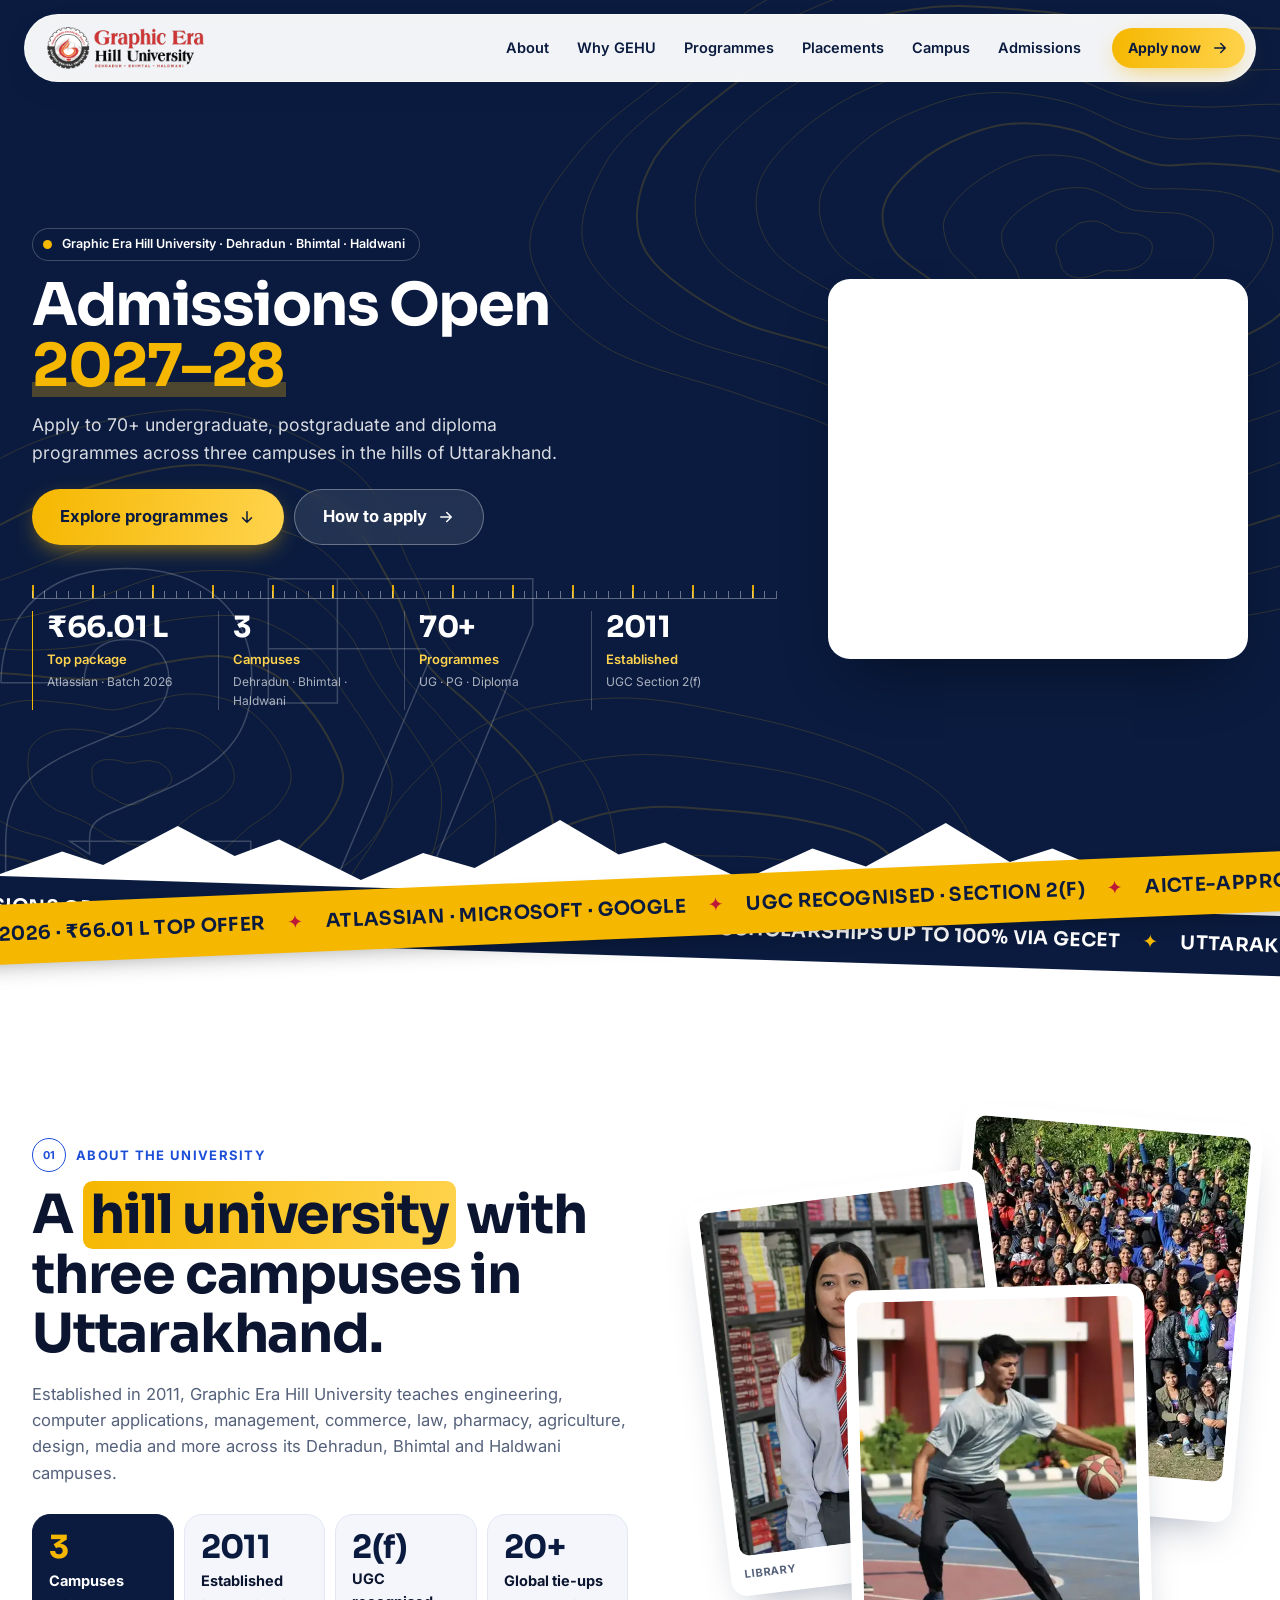
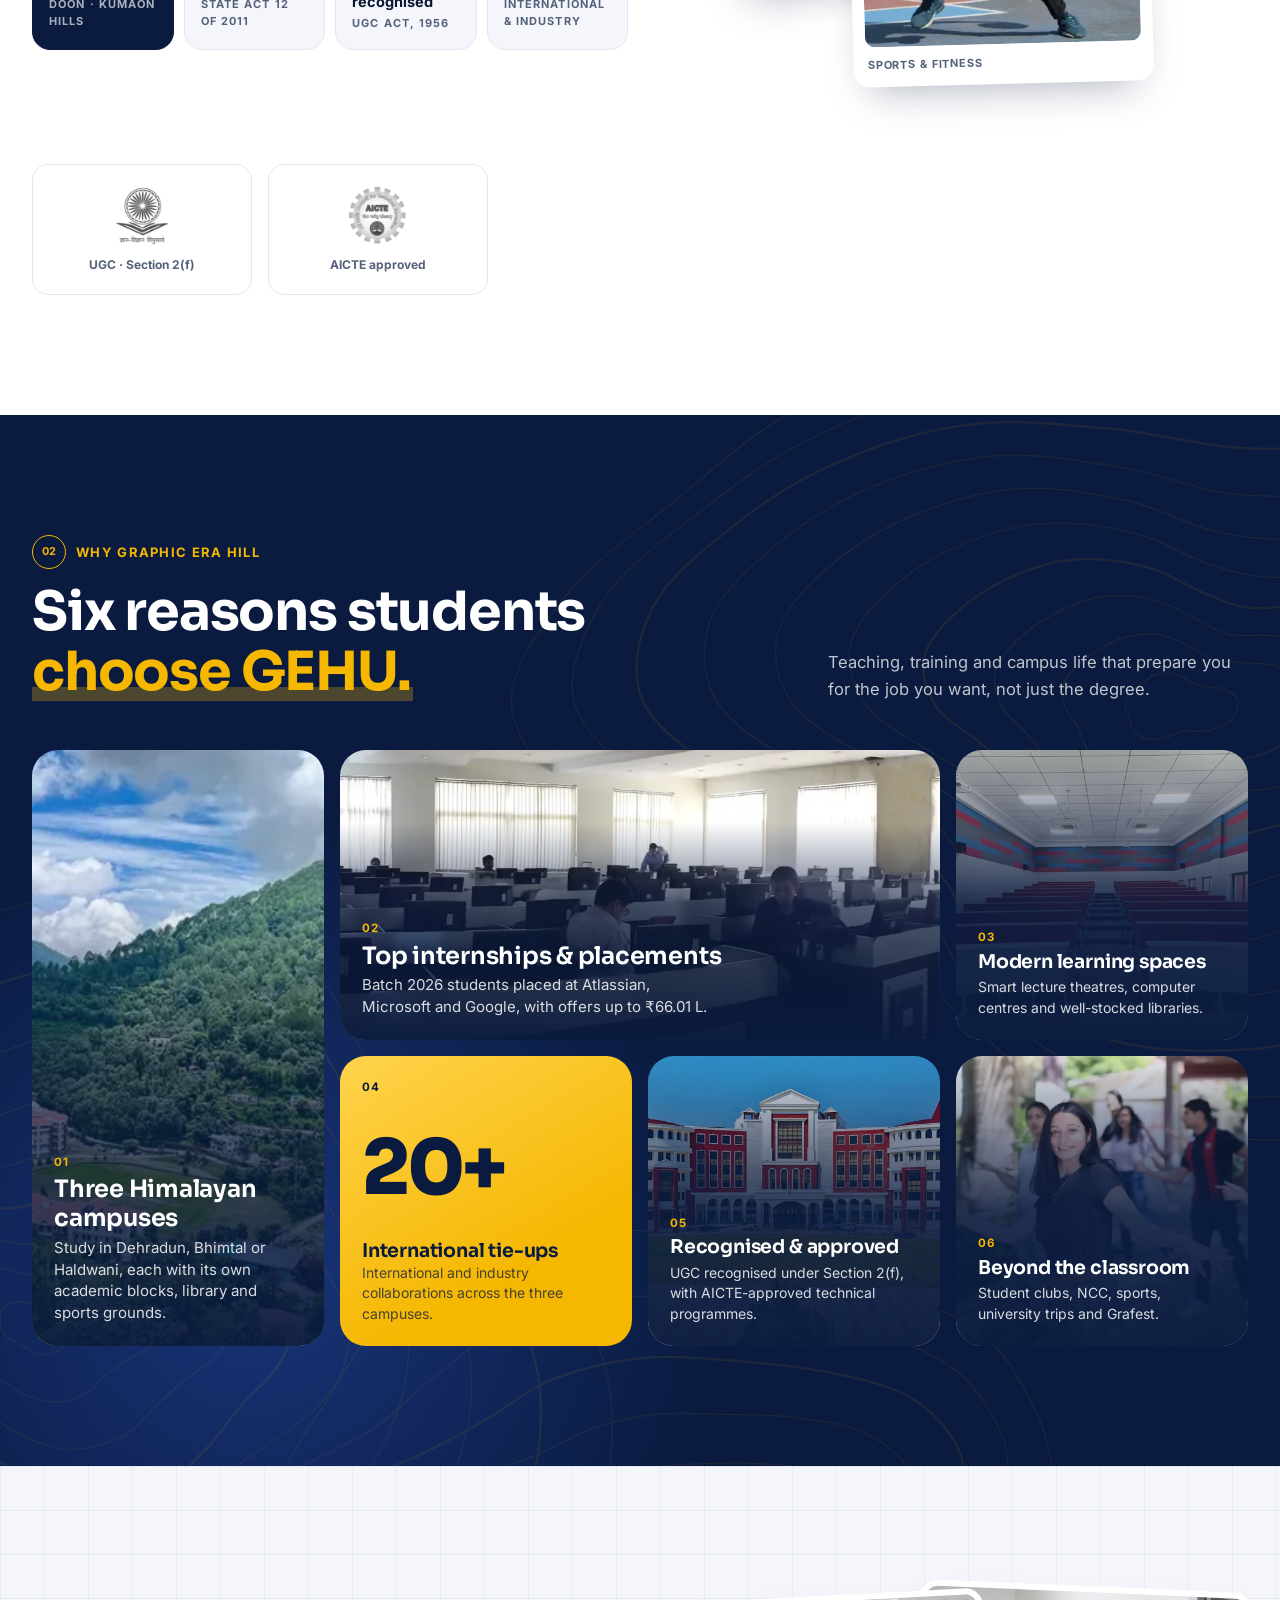
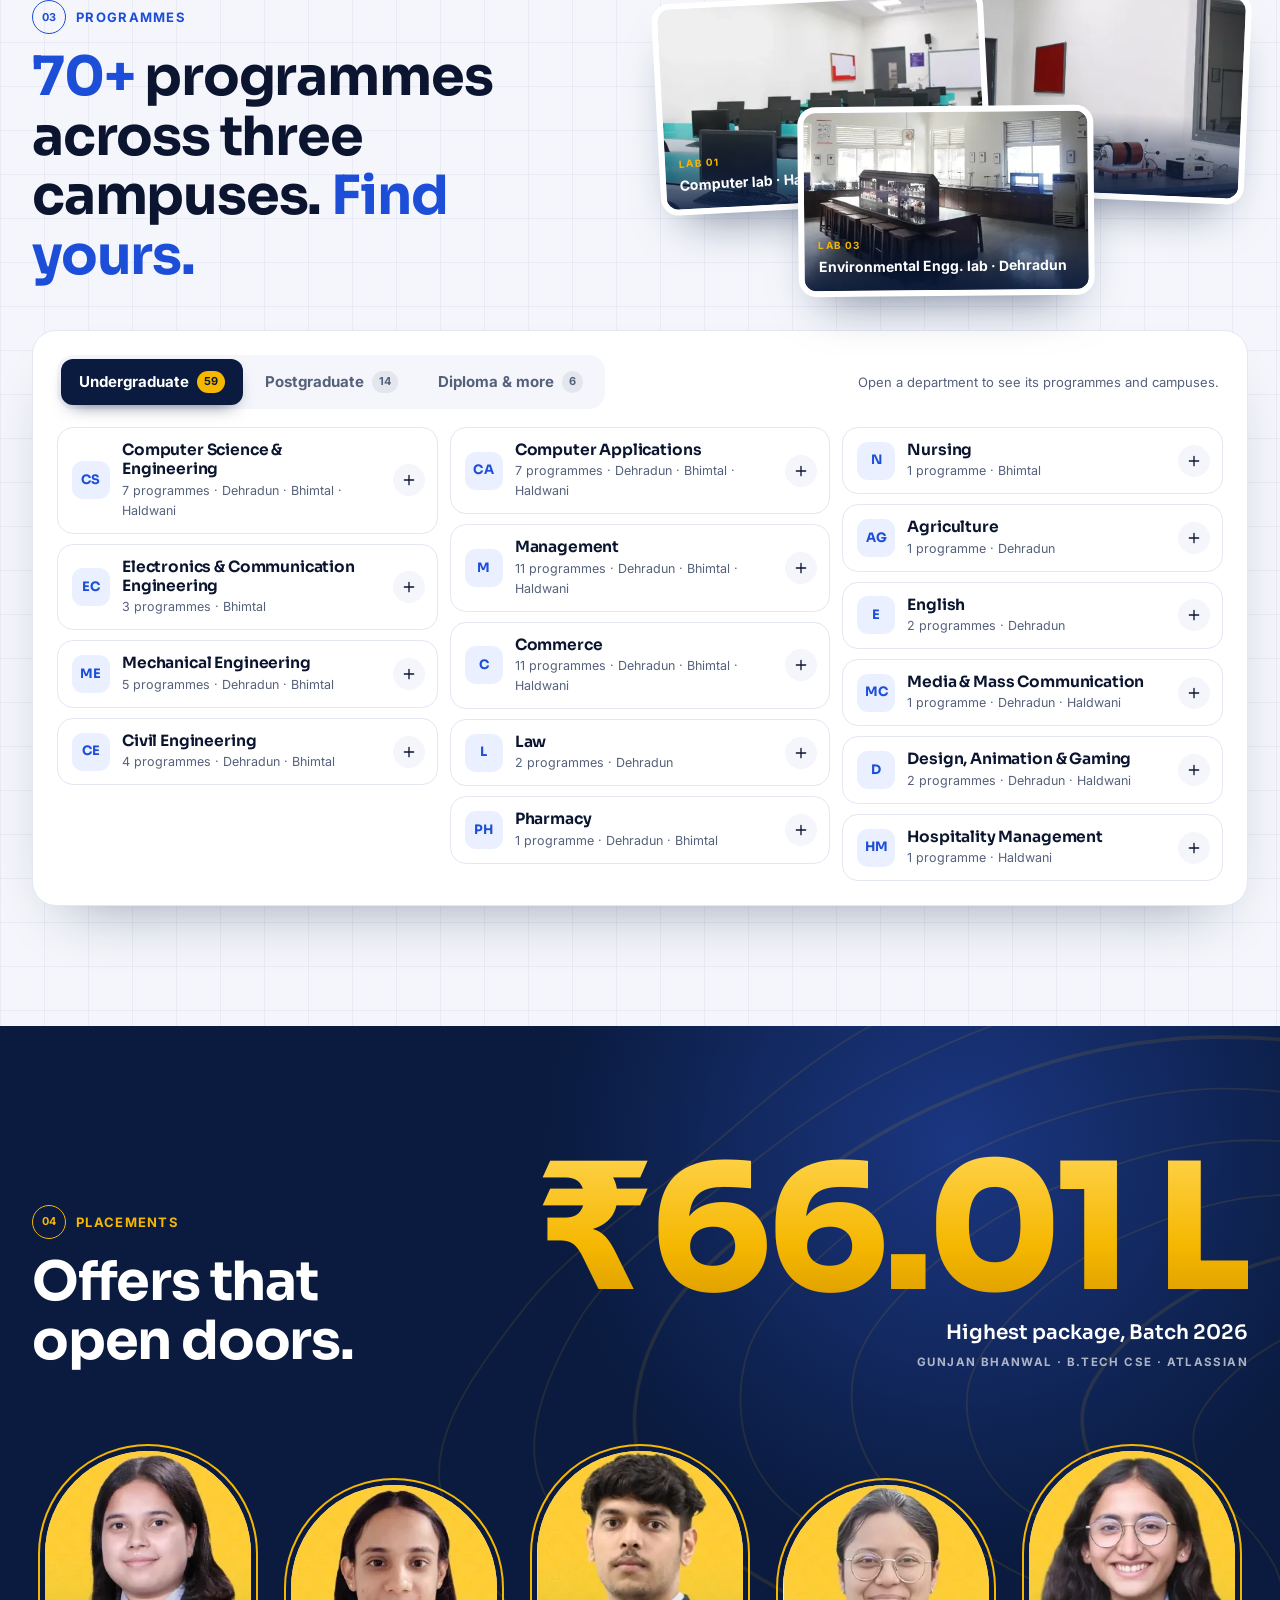
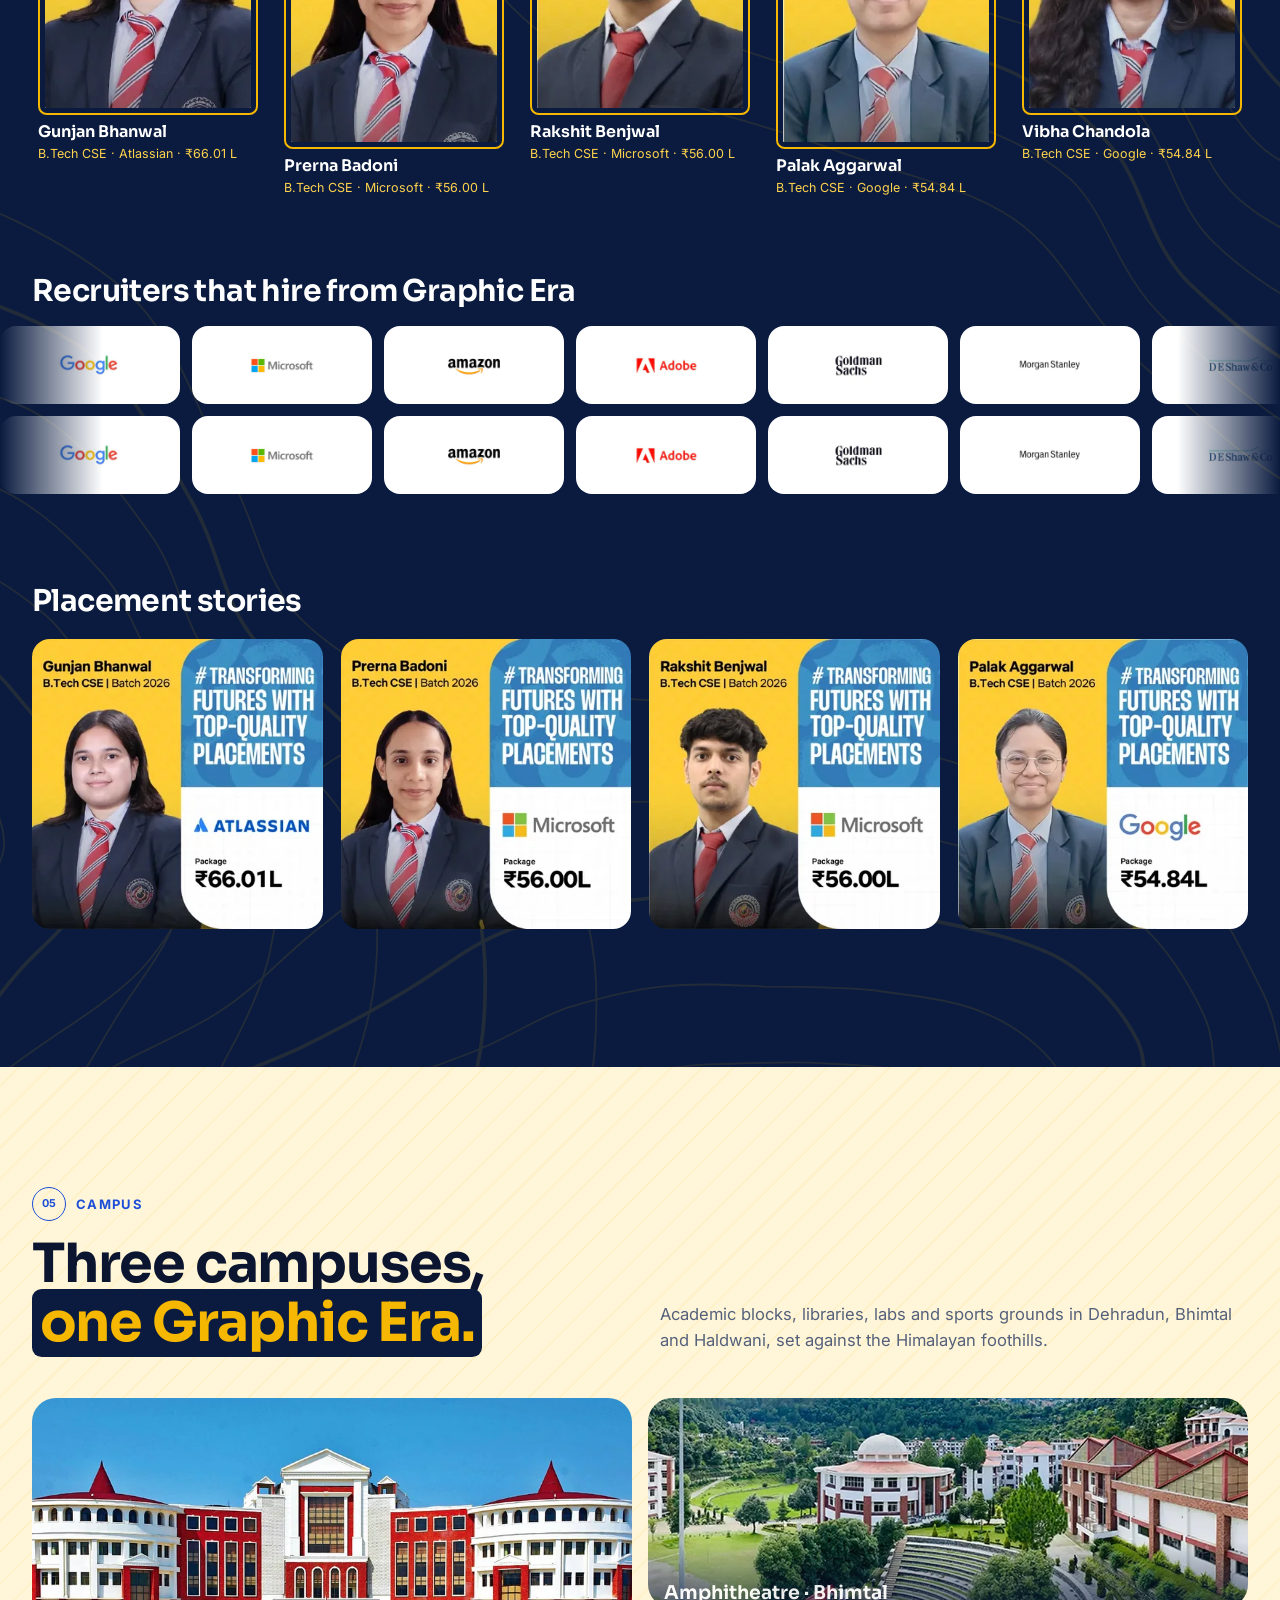
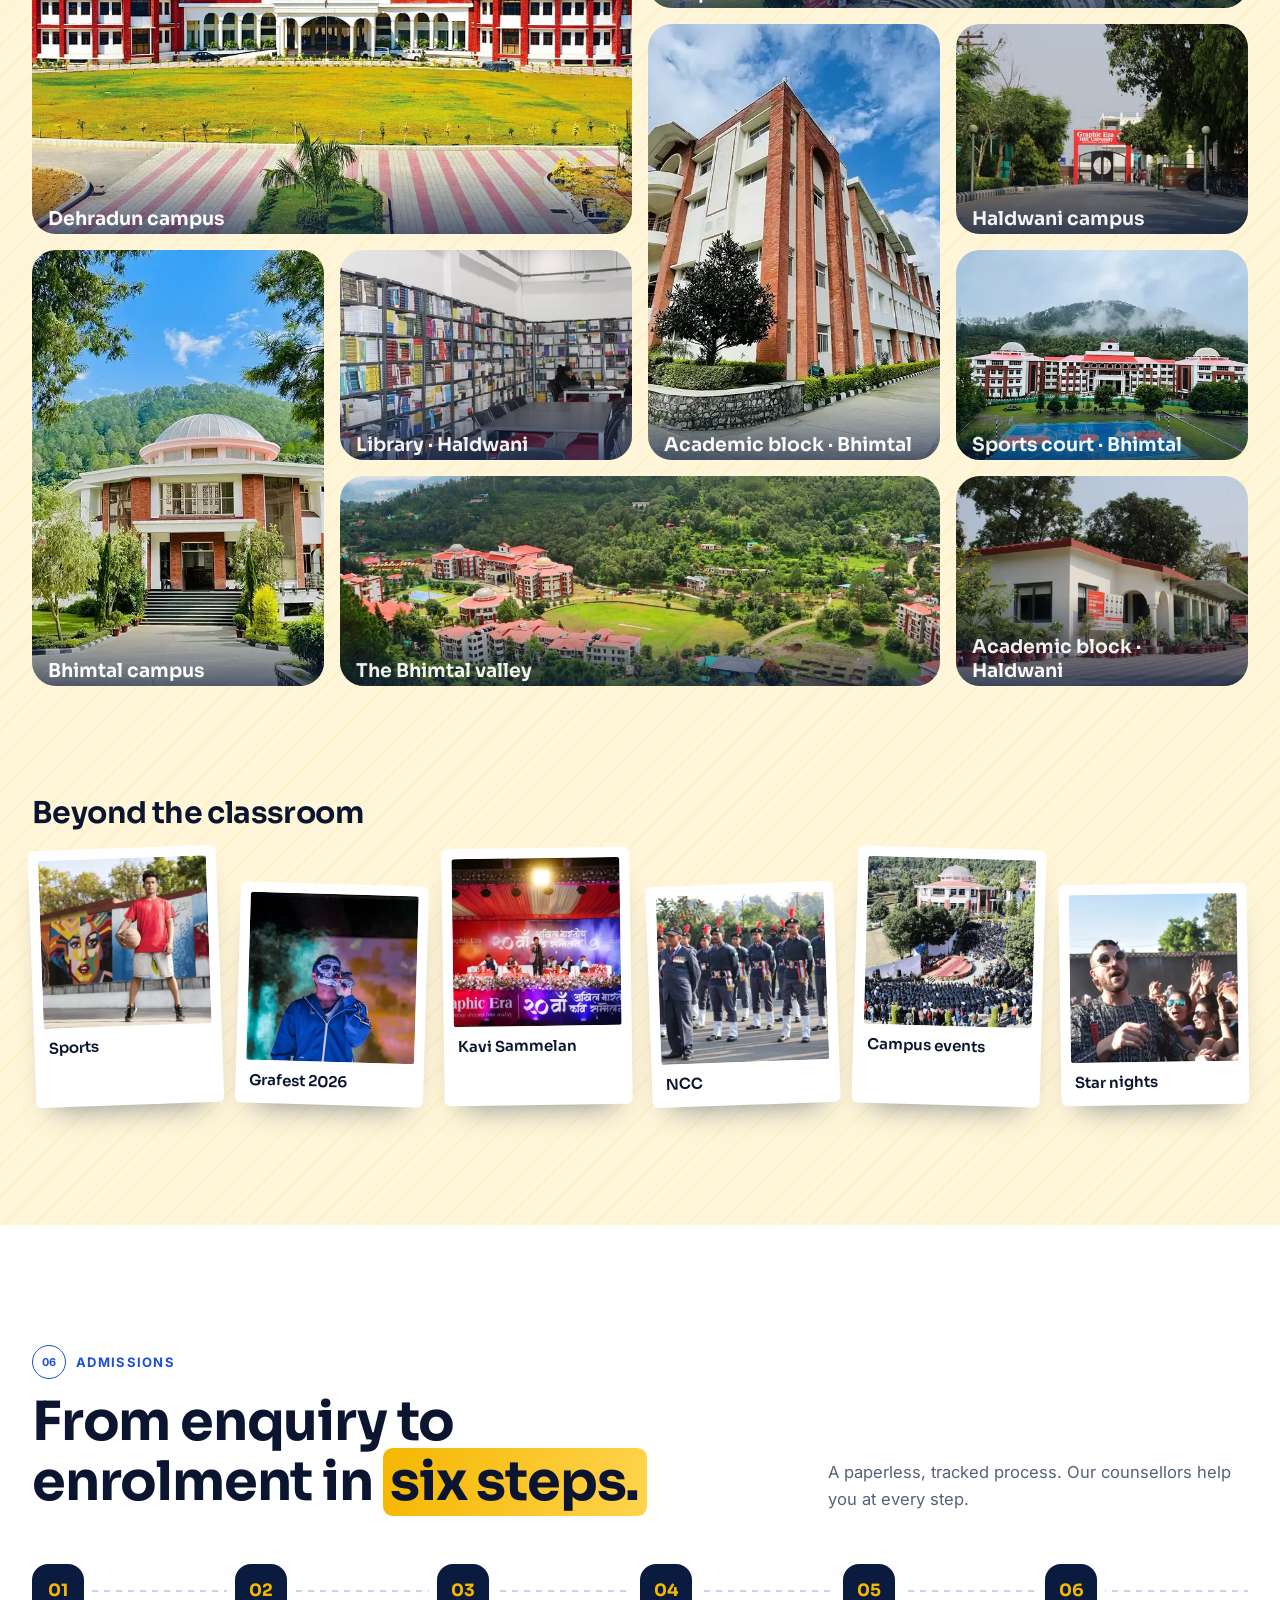
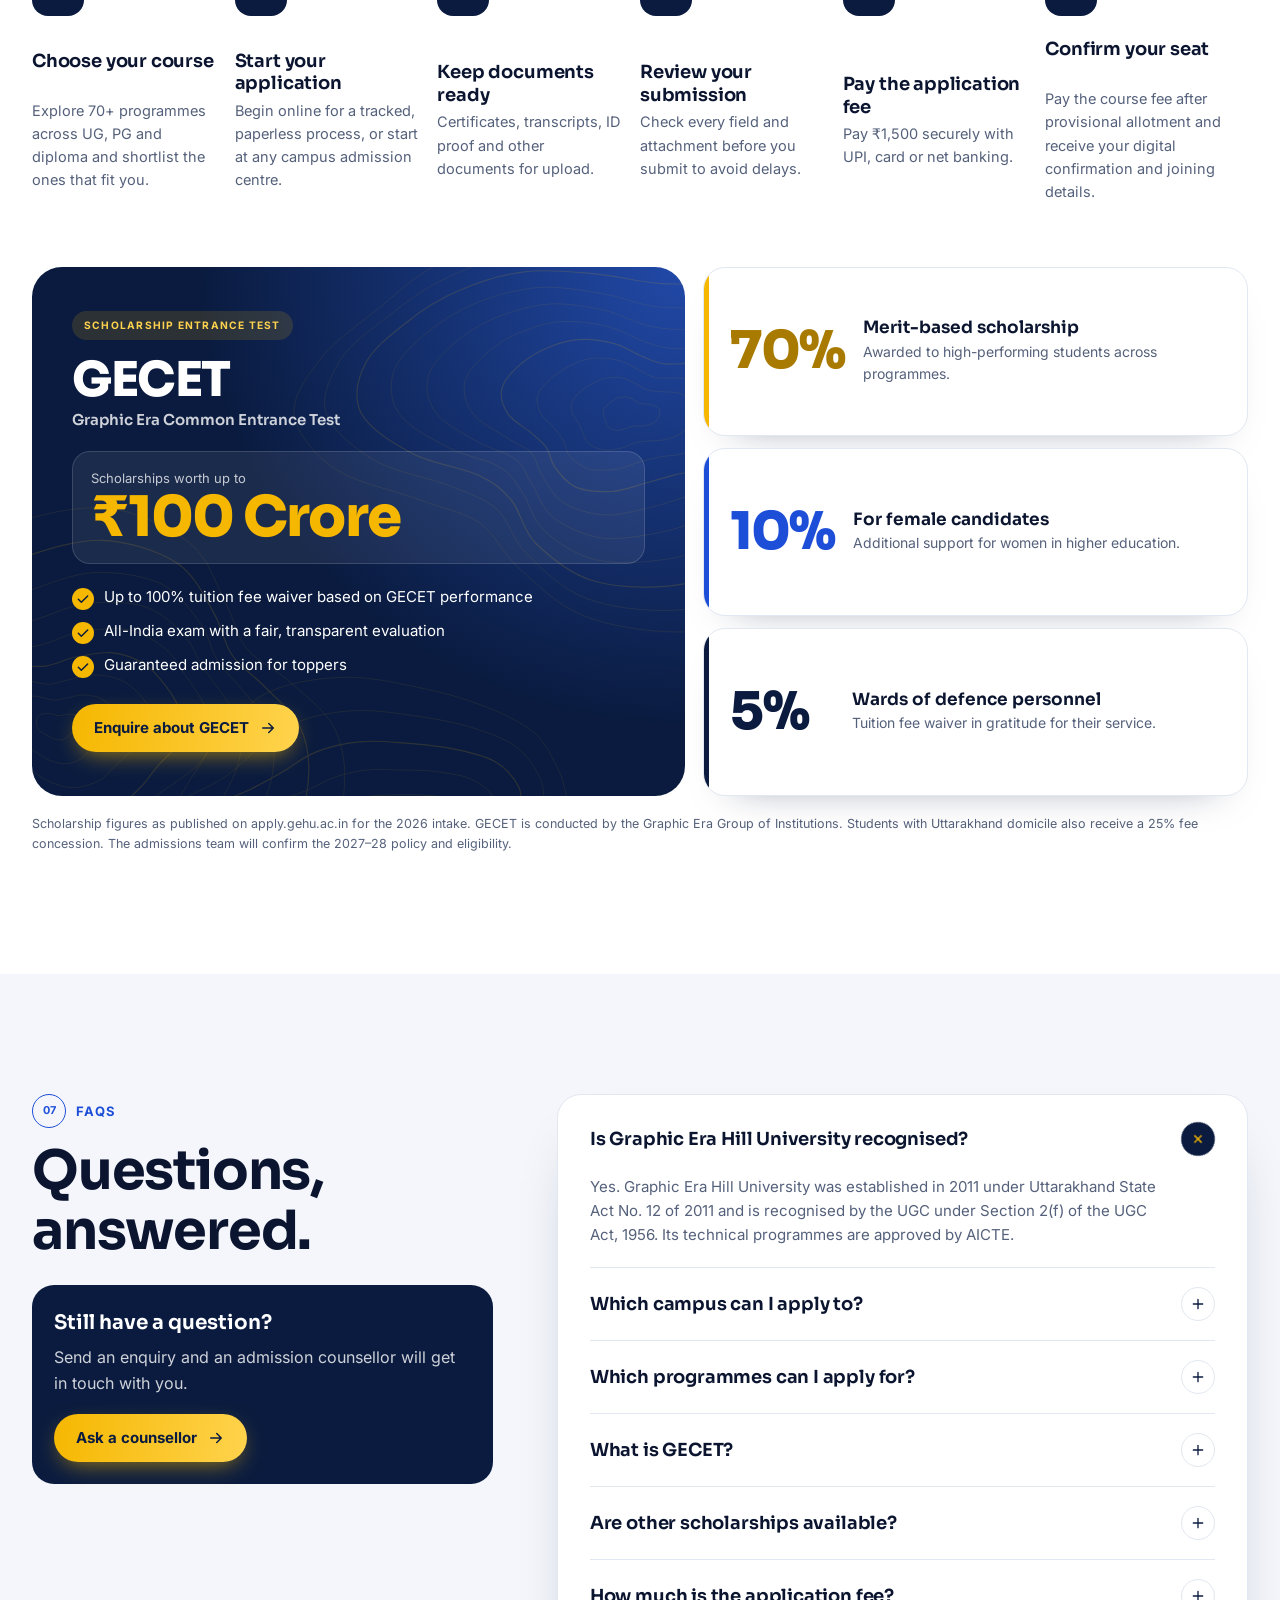
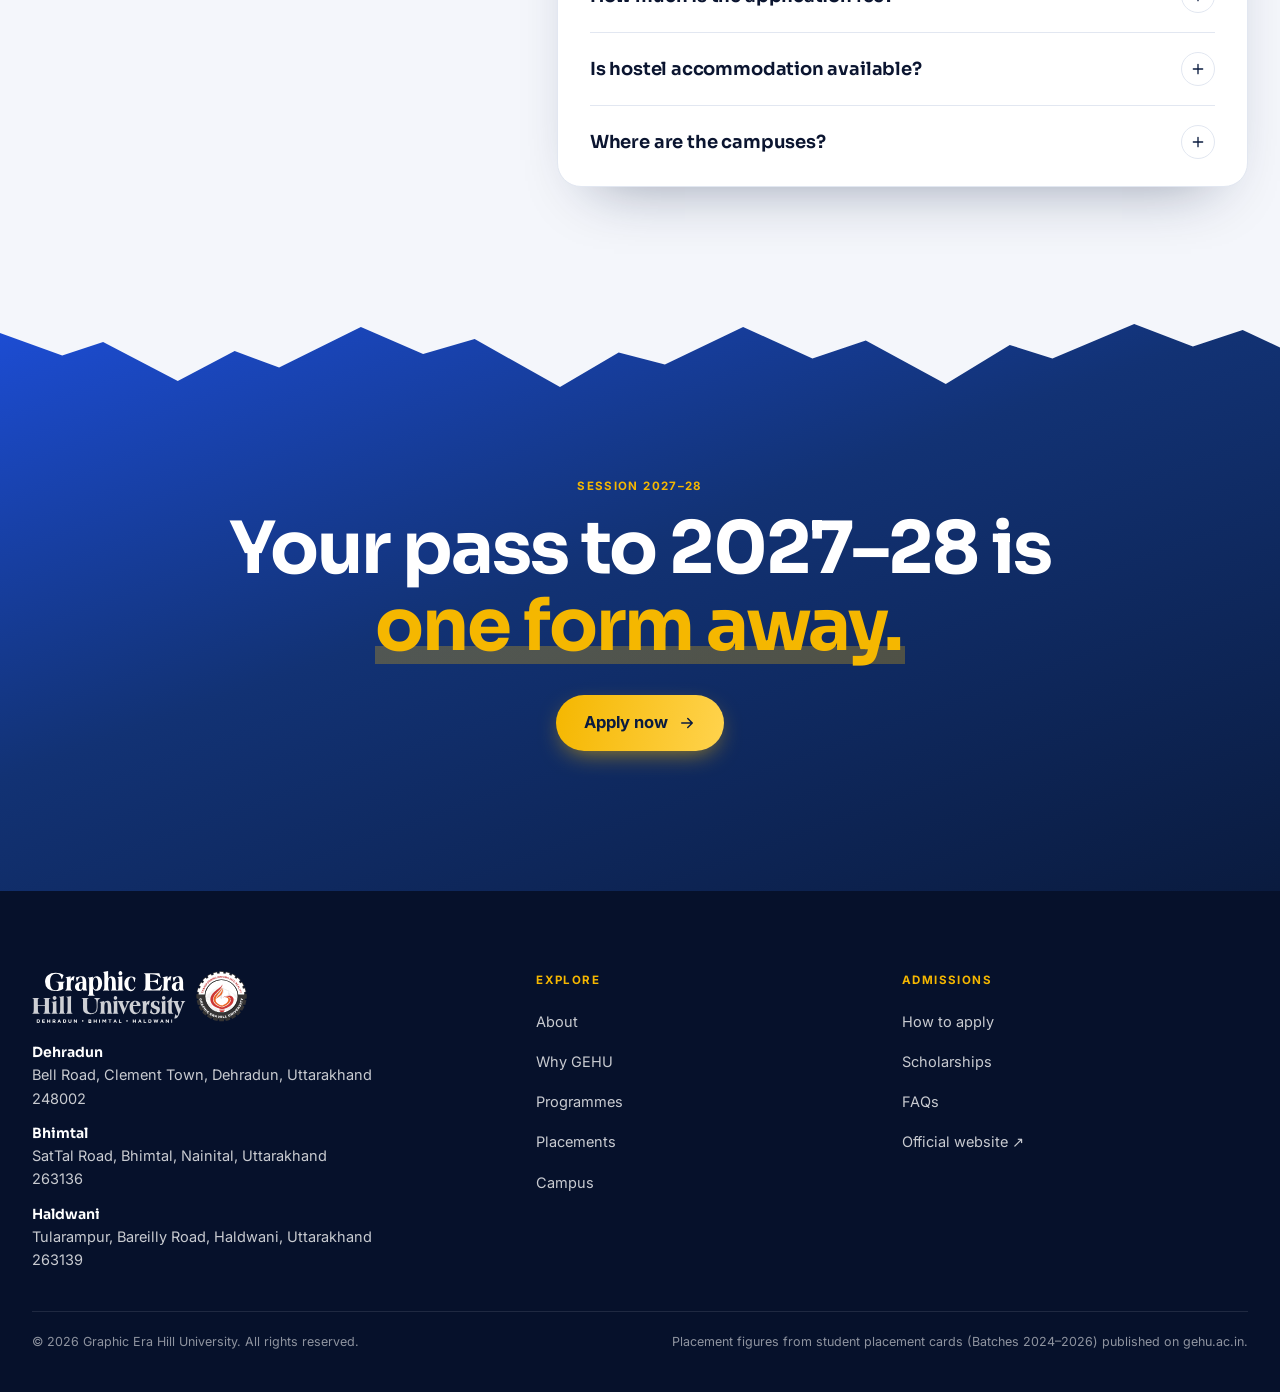
==== commit e08a62b6: "d" ====
--- a/index.html
+++ b/index.html
@@ -9,9 +9,9 @@
   <meta property="og:type" content="website">
   <meta property="og:title" content="Admissions 2027–28 · Graphic Era Hill University">
   <meta property="og:description" content="Apply for Session 2027–28. Three campuses · 70+ programmes · Batch 2026 offers up to ₹66.01 L.">
-  <meta property="og:url" content="https://apply.geu.ac.in/">
+  <meta property="og:url" content="https://apply.gehu.ac.in/">
   <meta property="og:image" content="assets/img/hero/dehradun-main-building-1024.webp">
-  <link rel="canonical" href="https://apply.geu.ac.in/">
+  <link rel="canonical" href="https://apply.gehu.ac.in/">
   <link rel="icon" href="assets/img/brand/favicon-64.png" type="image/png">
   <link rel="apple-touch-icon" href="assets/img/brand/favicon-180.png">
   <link rel="preload" href="assets/fonts/sora.woff2" as="font" type="font/woff2" crossorigin>
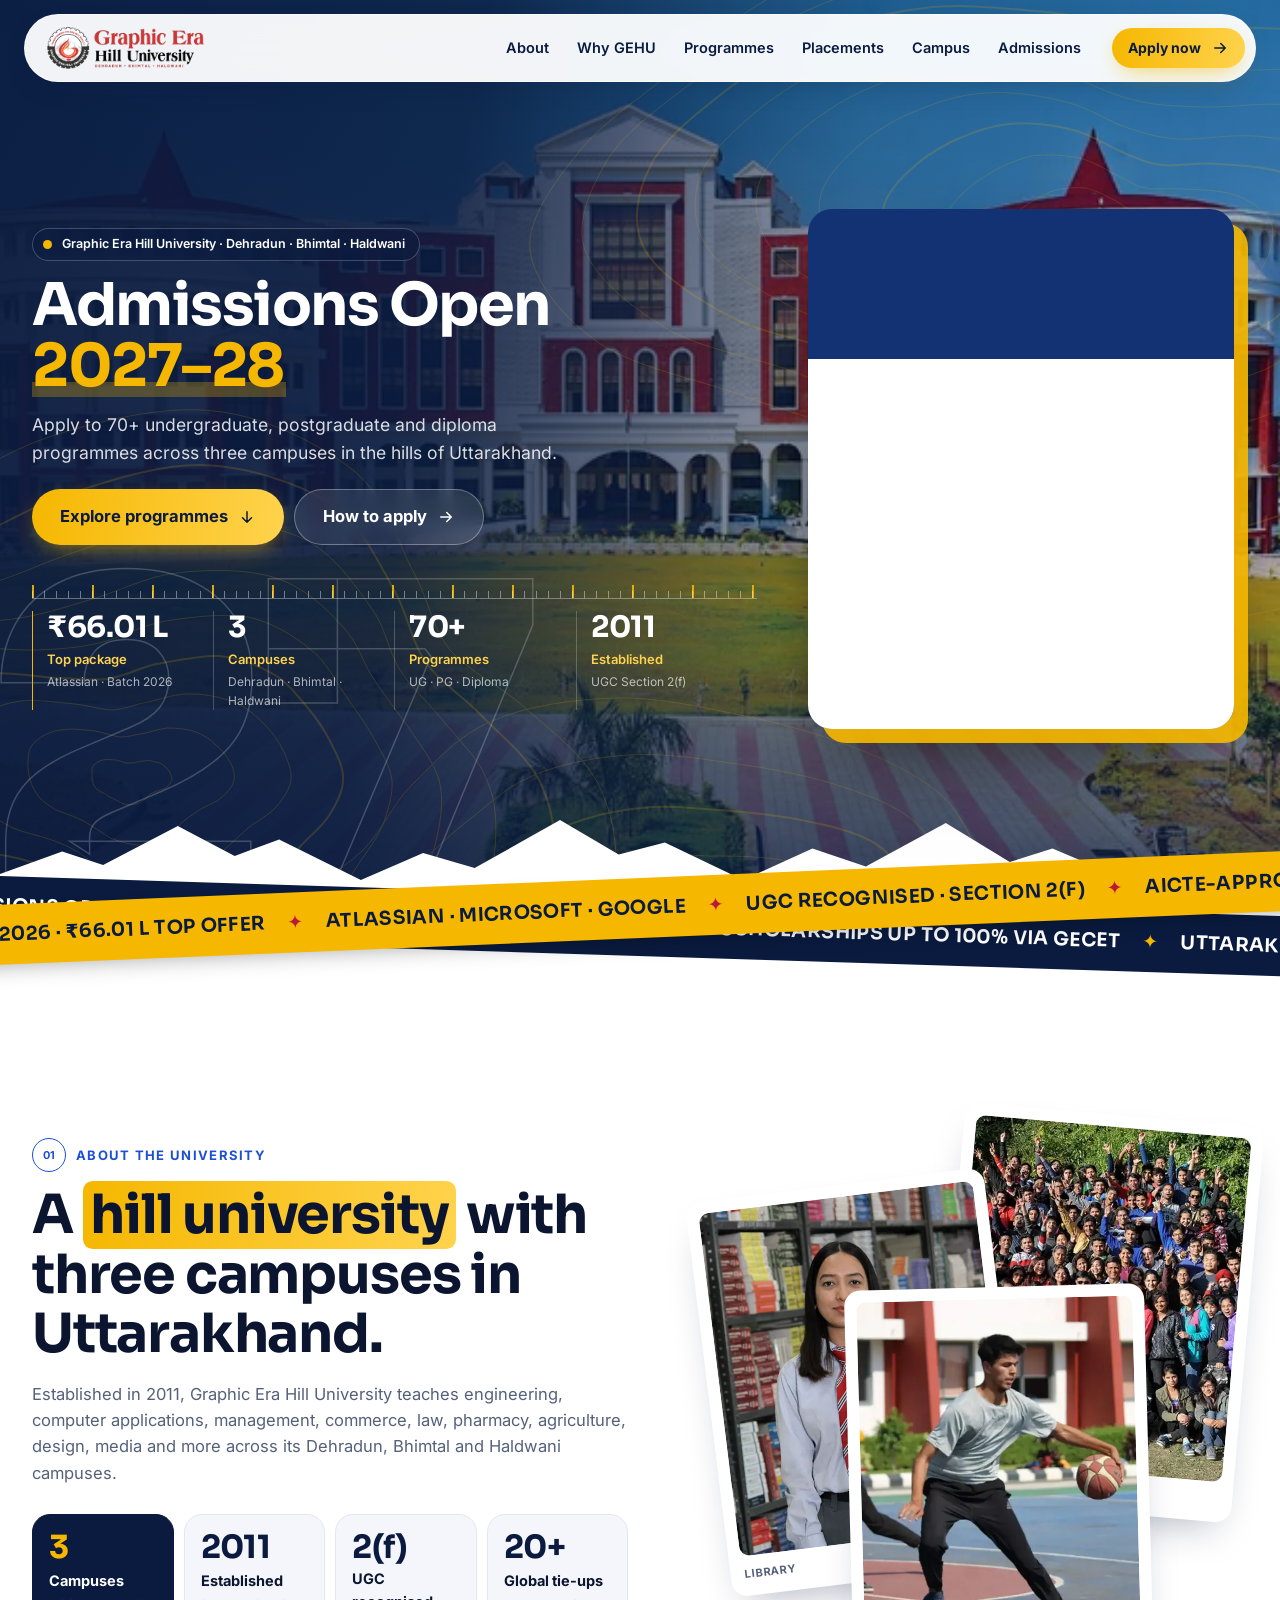
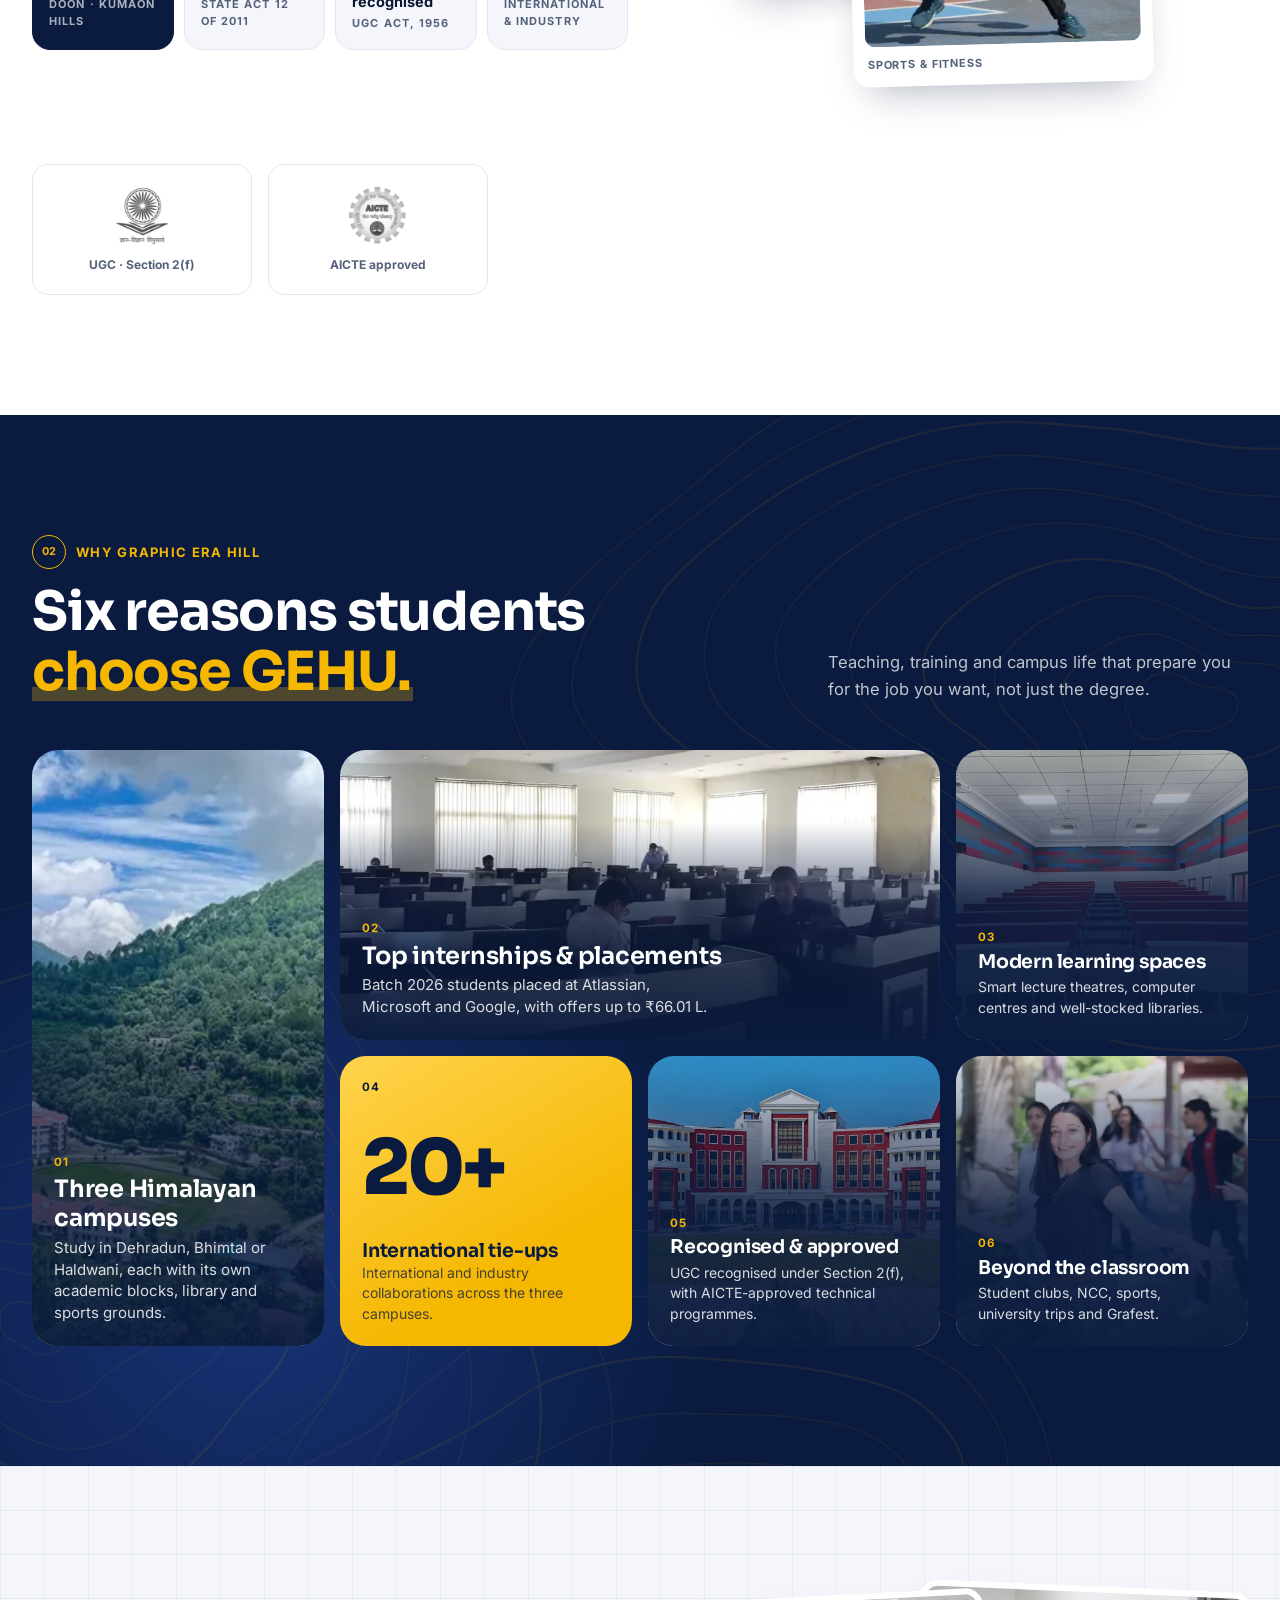
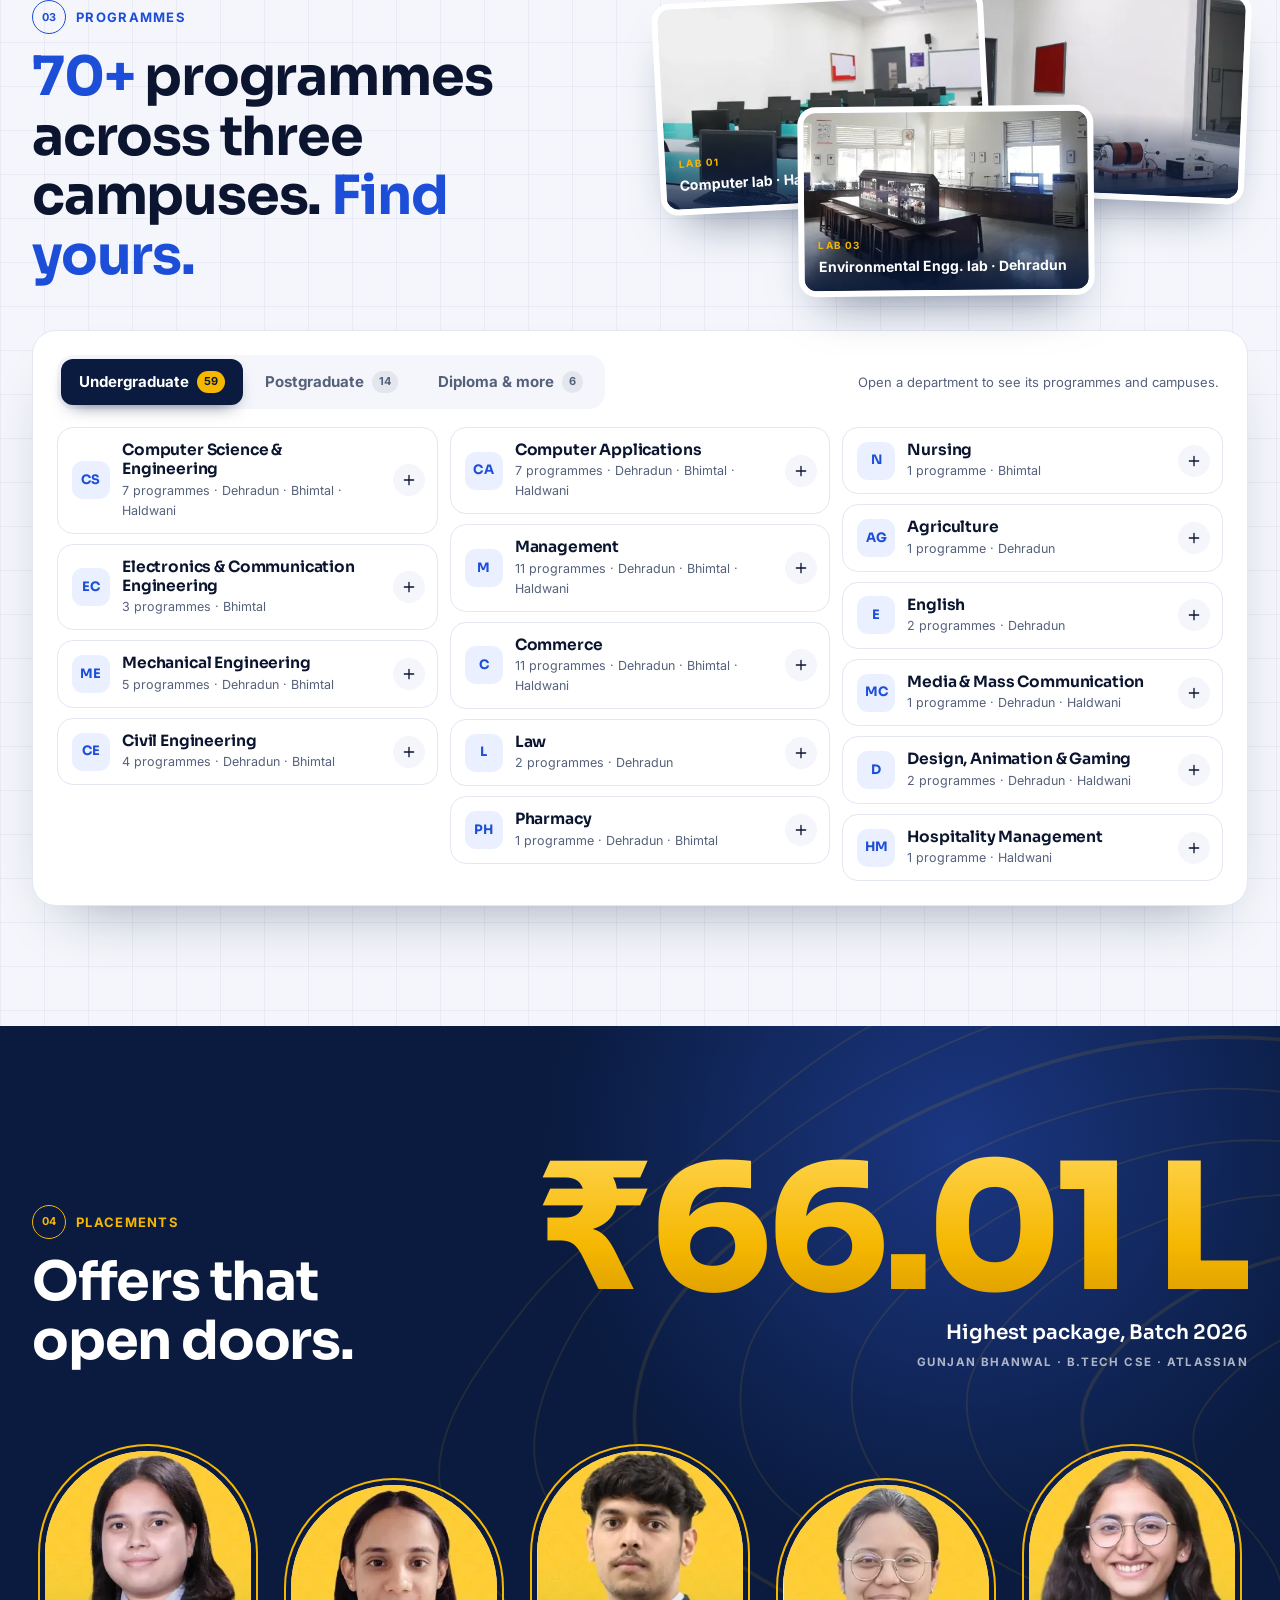
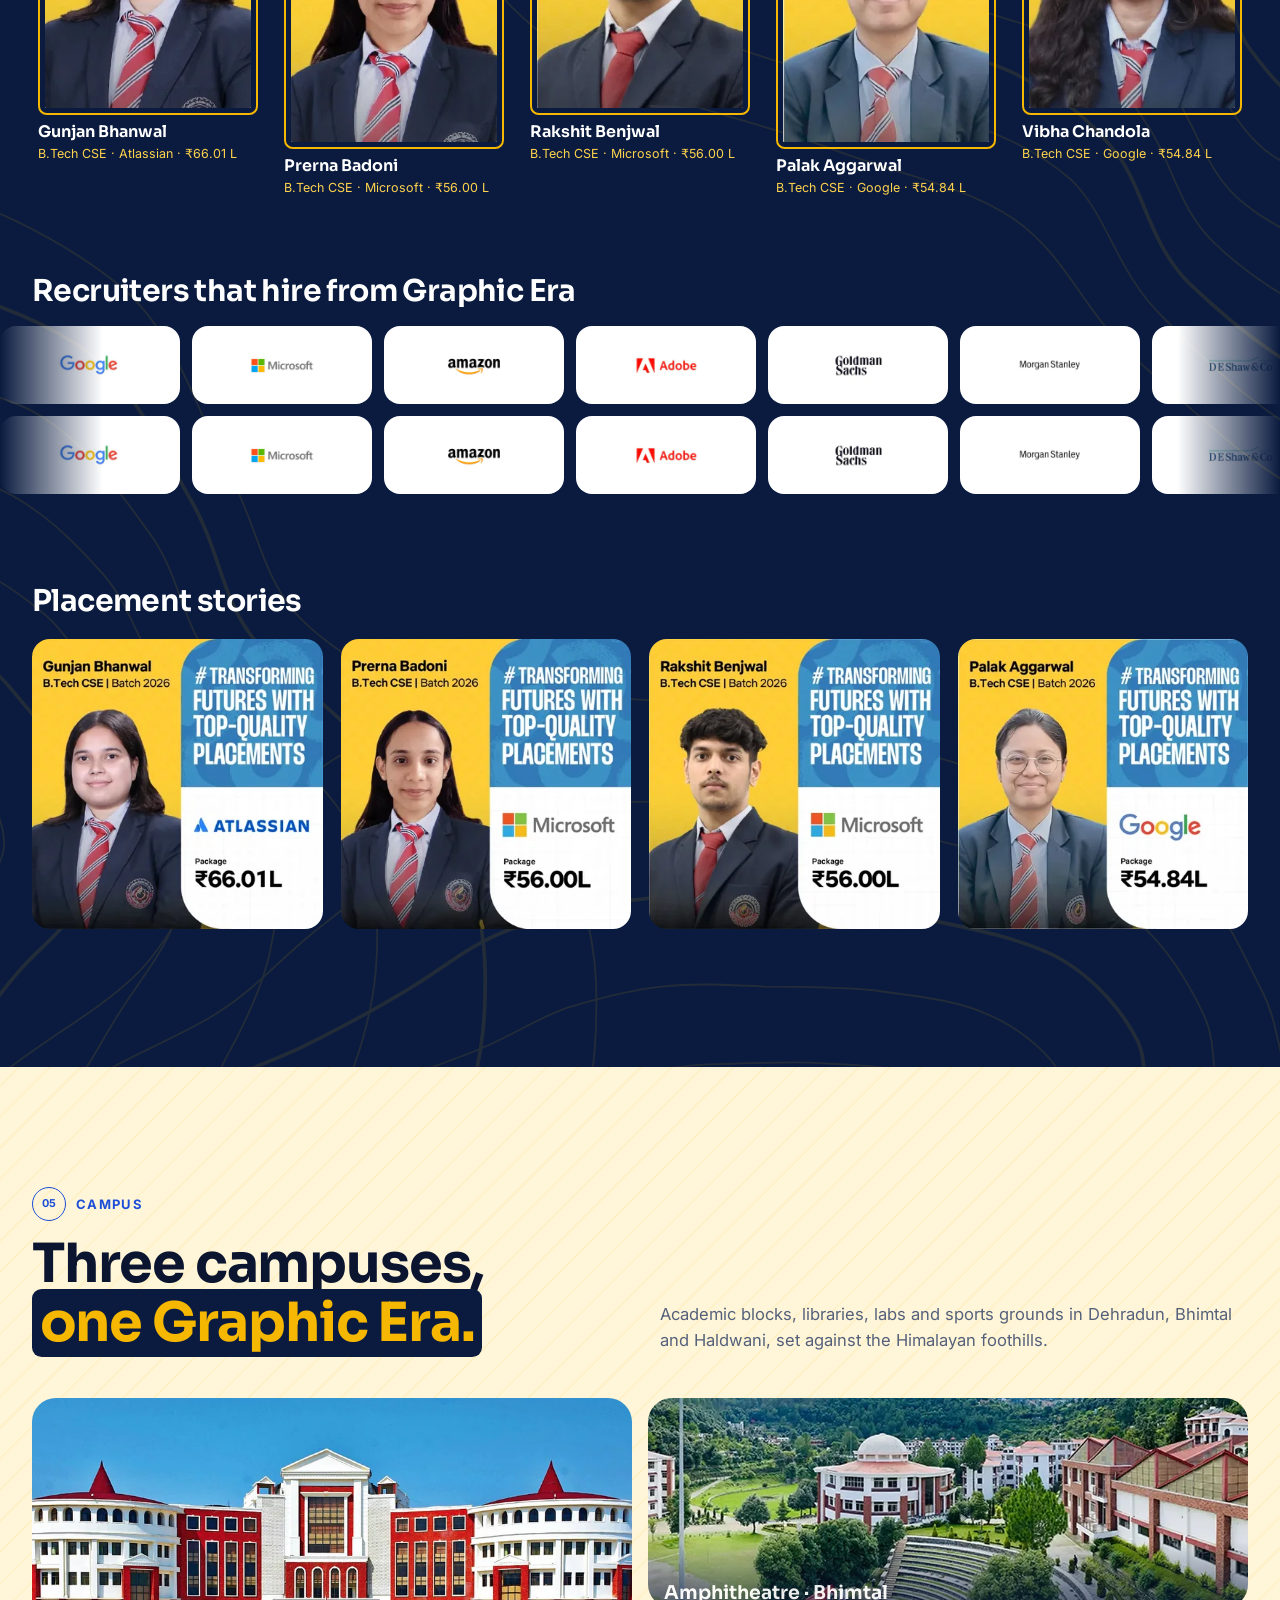
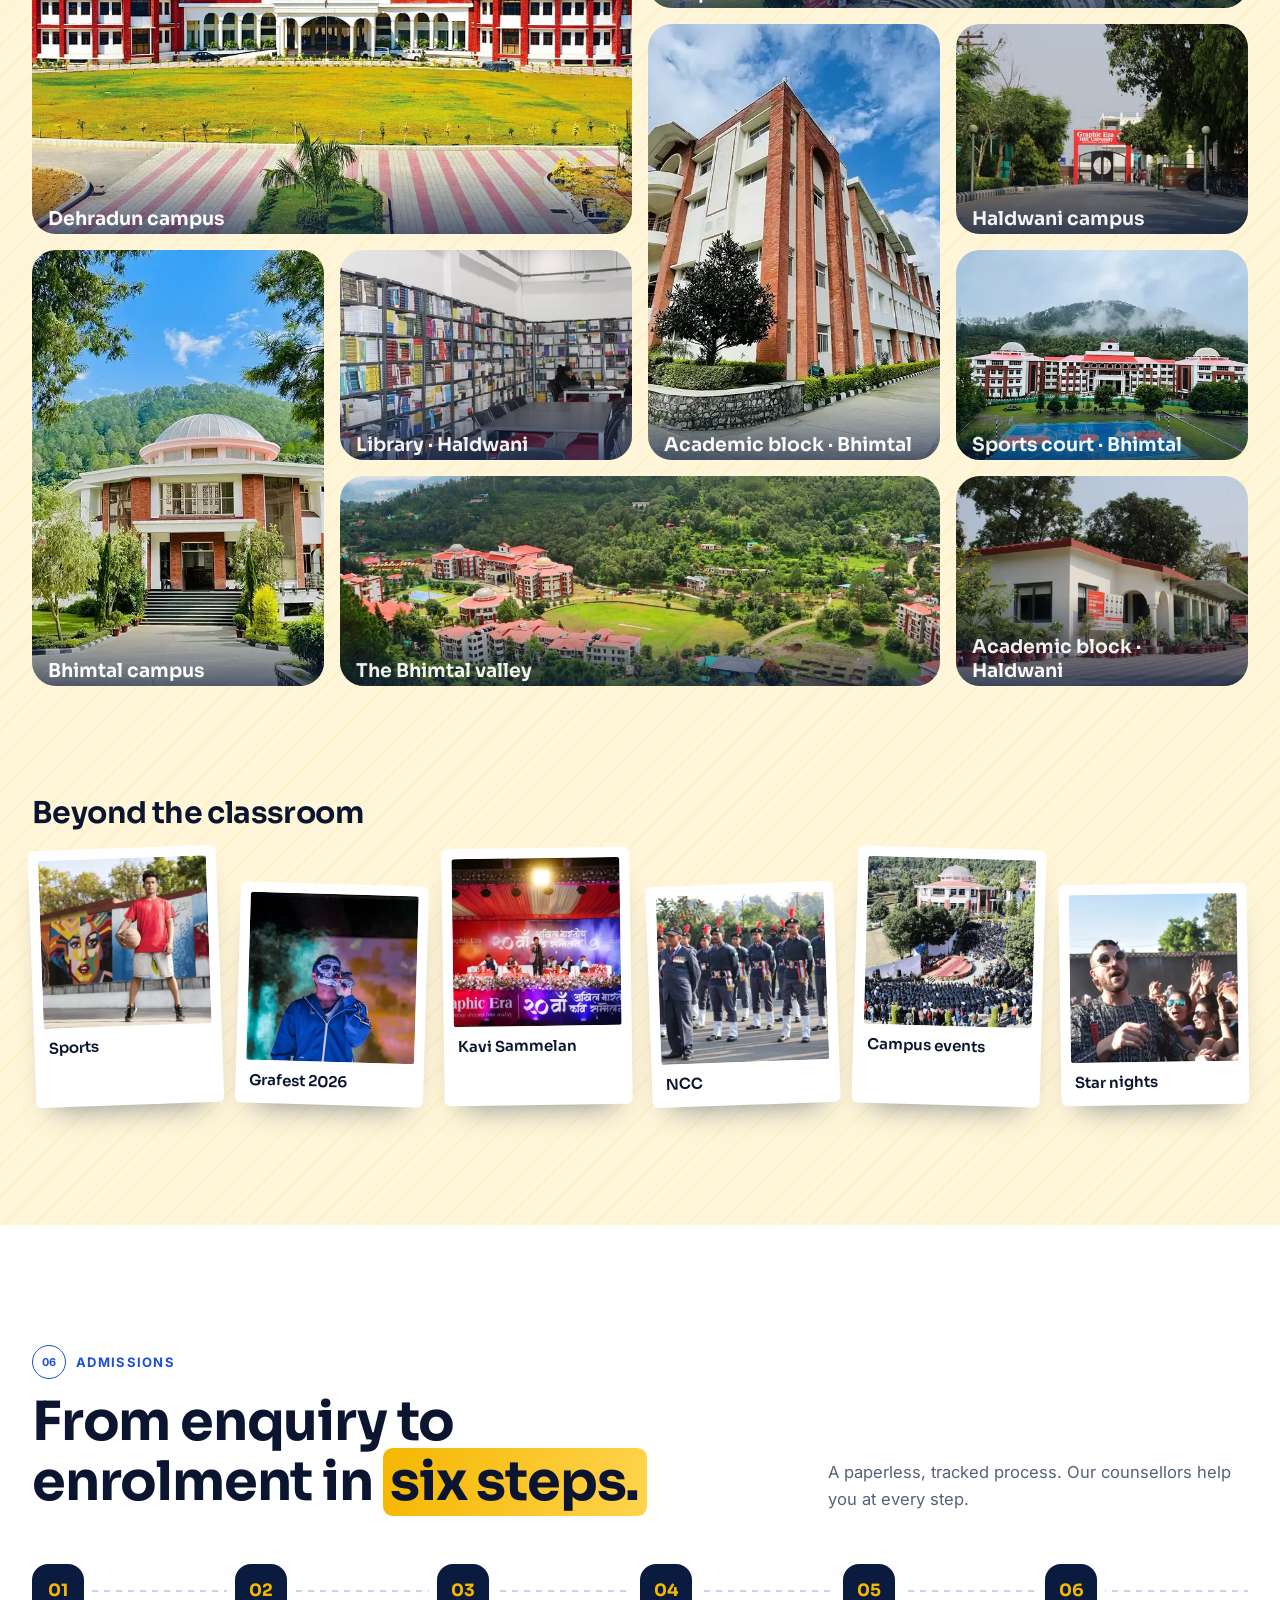
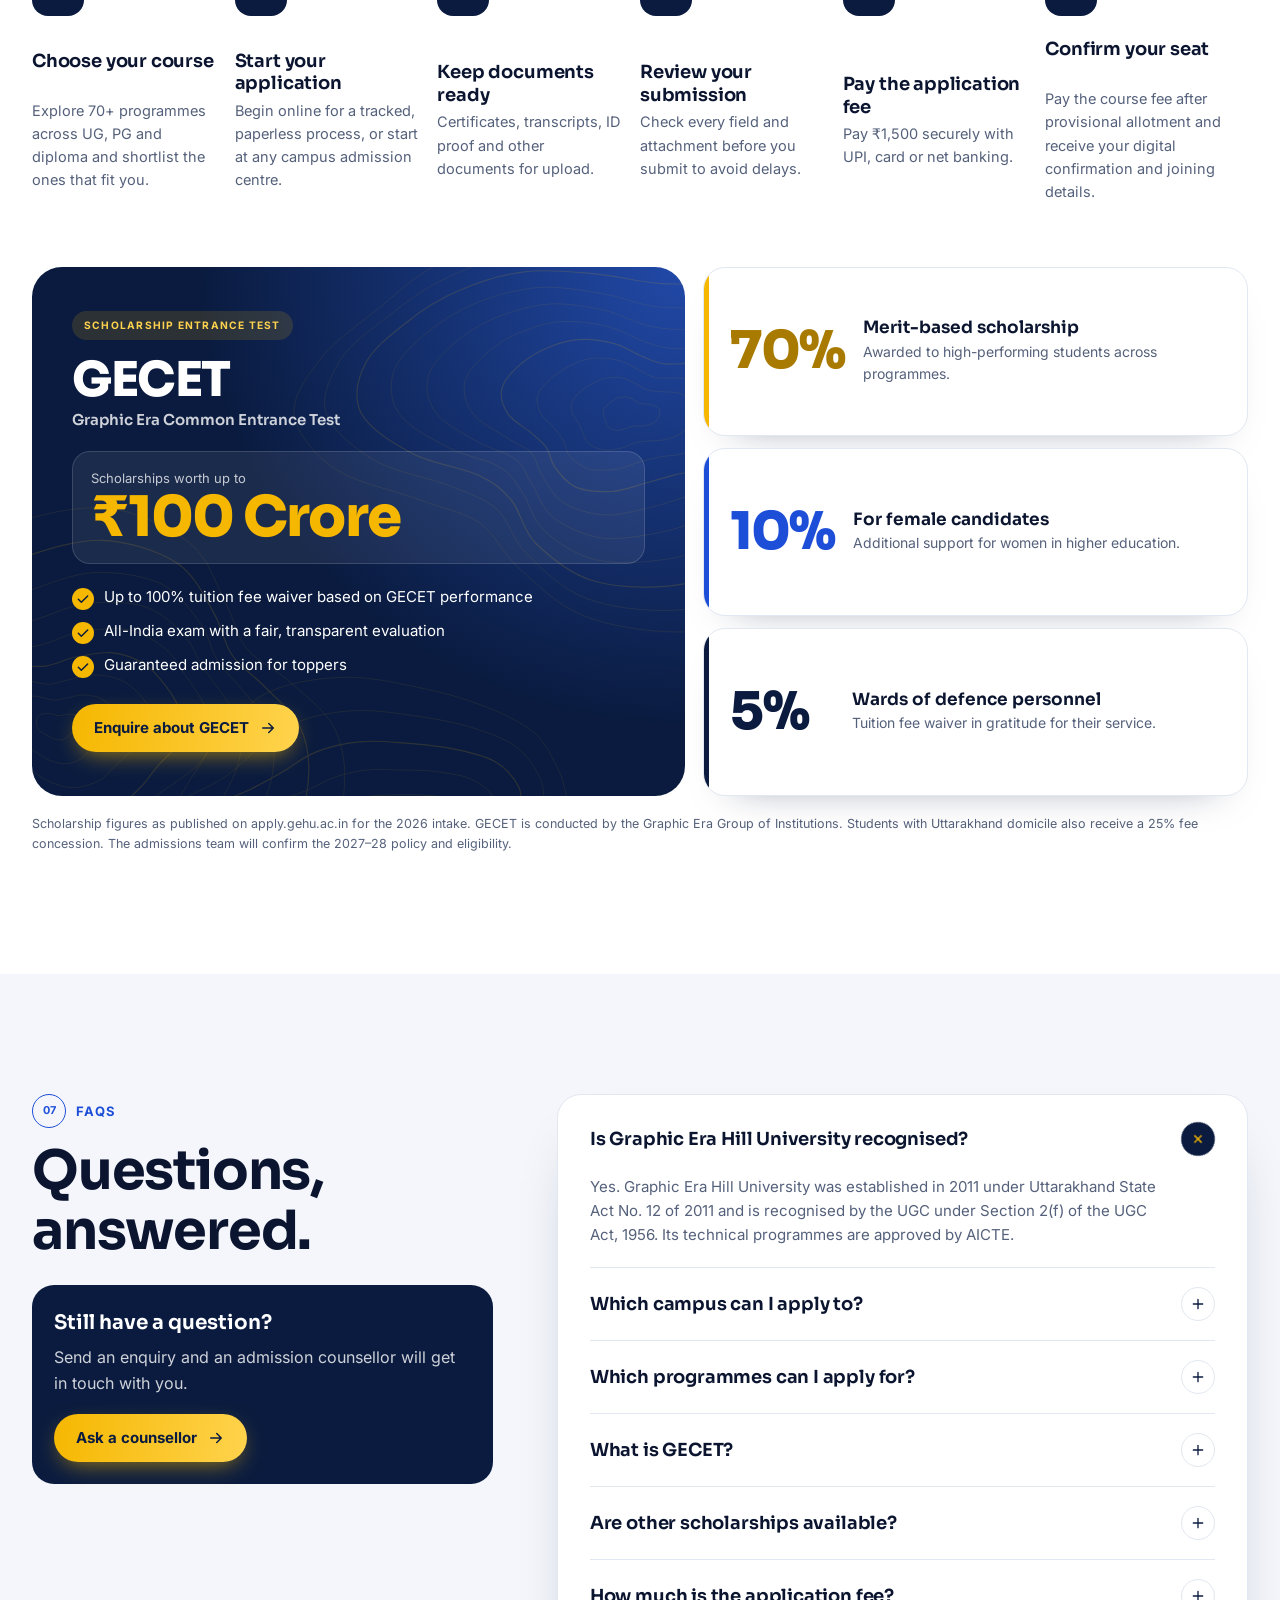
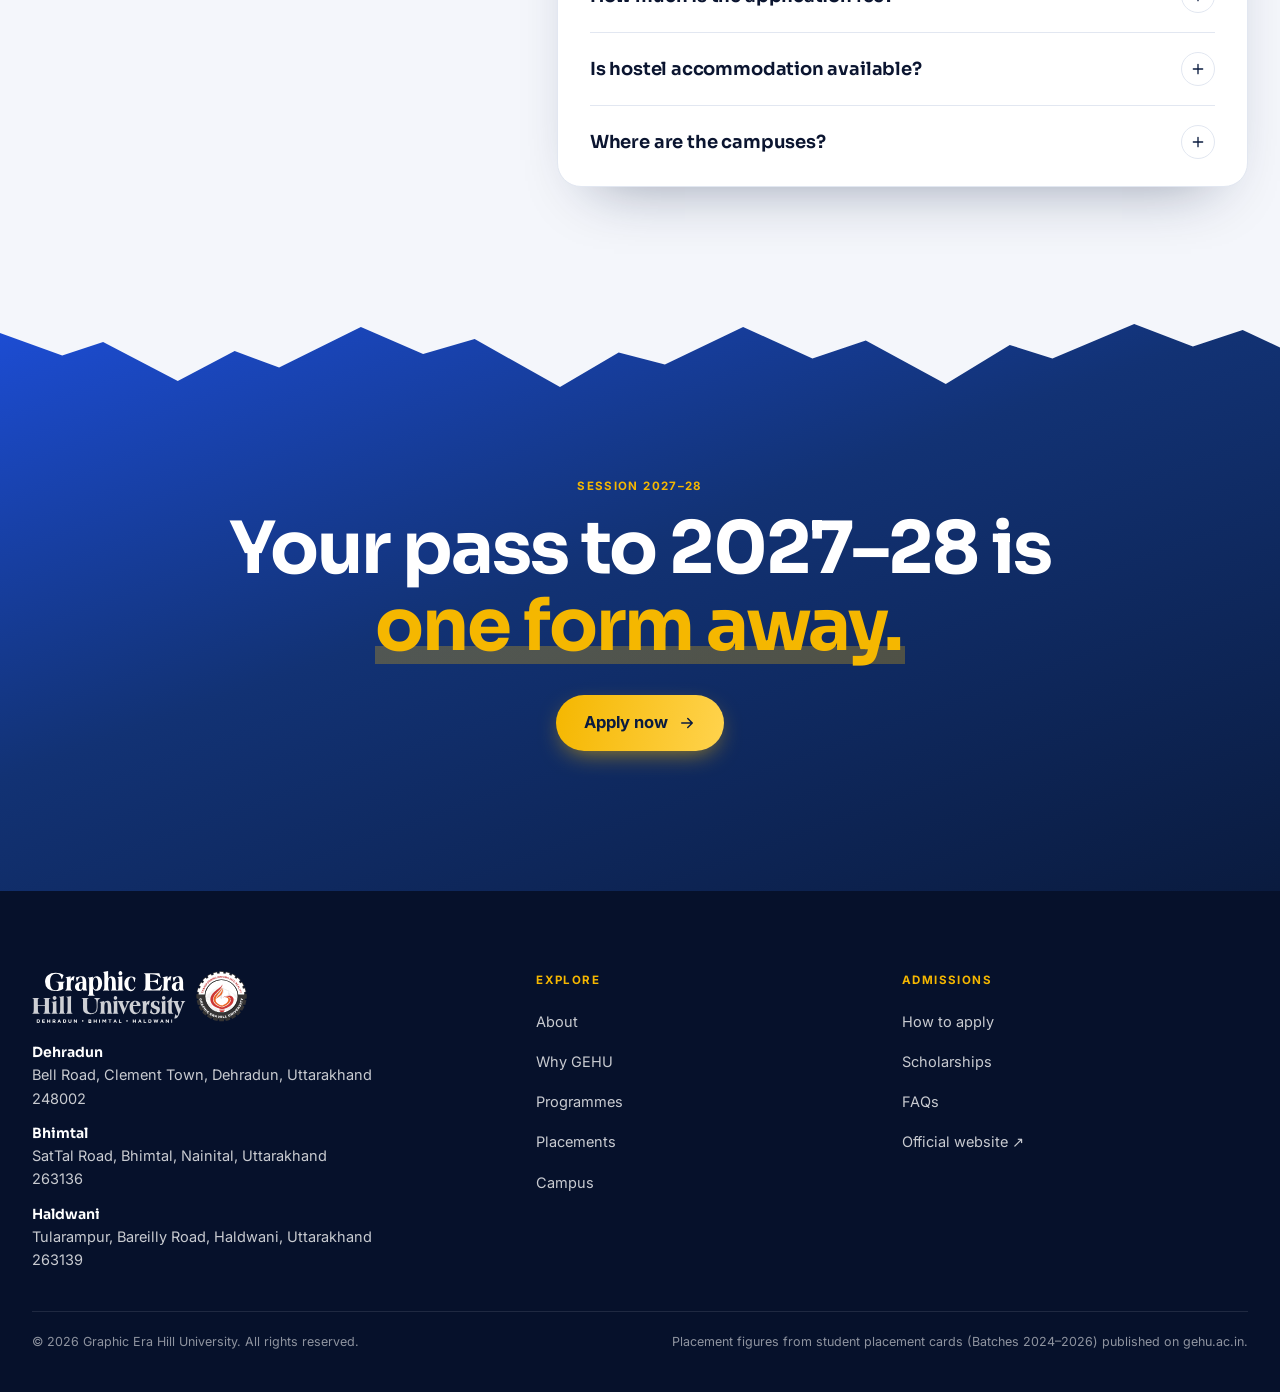
==== commit 36b07297: "uy" ====
--- a/index.html
+++ b/index.html
@@ -18,7 +18,7 @@
   <link rel="preload" href="assets/fonts/inter.woff2" as="font" type="font/woff2" crossorigin>
   <link rel="preload" as="image" imagesrcset="assets/img/hero/dehradun-main-building-640.webp 640w, assets/img/hero/dehradun-main-building-1024.webp 1024w, assets/img/hero/dehradun-main-building-1440.webp 1440w, assets/img/hero/dehradun-main-building-1800.webp 1800w" imagesizes="100vw" media="(min-width: 861px)" fetchpriority="high">
   <link rel="preload" as="image" imagesrcset="assets/img/hero/dehradun-campus-640.webp 640w, assets/img/hero/dehradun-campus-1024.webp 1024w, assets/img/hero/dehradun-campus-1280.webp 1280w" imagesizes="100vw" media="(max-width: 860px)" fetchpriority="high">
-  <link rel="stylesheet" href="assets/css/style.css">
+  <link rel="stylesheet" href="assets/css/style.css?v=4">
   <script type="application/ld+json">{"@context":"https://schema.org","@type":"CollegeOrUniversity","name":"Graphic Era Hill University","url":"https://gehu.ac.in","foundingDate":"2011","address":{"@type":"PostalAddress","streetAddress":"Bell Road, Clement Town","addressLocality":"Dehradun","addressRegion":"Uttarakhand","postalCode":"248002","addressCountry":"IN"}}</script>
 </head>
 <body>
@@ -111,11 +111,11 @@
              data-api-url="https://staff-crm.vsilabs.co/api/leads/ingest/widget"
              data-campus="main-campus"
              data-theme="light"
-             data-primary-color="#059669"
+             data-primary-color="#123274"
              data-title="Enquire Now"
              data-subtitle="Take the first step towards your future. Speak with an admissions advisor."
              data-button-text="Submit Inquiry"
-             data-fields="lastname,interest,city,state,remarks"
+             data-fields="lastname,interest,city,state"
              data-scope-level="institution"
              data-institution-id="68252676-2179-4035-a970-e77d9fe379d2"
              data-success-message="Thank you! Your information has been received. Our admissions team will be in touch shortly.">
@@ -376,6 +376,7 @@
   <a class="dock__btn" href="#programmes"><svg aria-hidden="true"><use href="#i-cap"/></svg>Programmes</a>
   <a class="dock__btn dock__btn--gold" href="#apply">Apply now<svg aria-hidden="true"><use href="#i-arrow"/></svg></a>
 </nav>
+<script src="assets/js/enquiry-theme.js?v=4" defer></script>
 <script src="https://staff-crm.vsilabs.co/widget/v1/eduleap-widget.js" async defer></script>
 </body>
 </html>
--- a/assets/css/style.css
+++ b/assets/css/style.css
@@ -110,8 +110,13 @@
 .alt__label{font-size:13px;font-weight:600;color:var(--gold-2)}
 .alt__note{font-size:12px;color:rgba(255,255,255,.66)}
 
-/* EduLeap enquiry widget */
-.hero__slot{scroll-margin-top:100px;position:relative;z-index:1;width:min(100%,440px);min-height:380px;margin:30px auto 42px;padding:12px;border-radius:22px;background:#fff;color:var(--text);box-shadow:0 30px 60px -24px rgba(0,0,0,.45)}
+/* EduLeap enquiry widget: this box is the card; the form inside is themed by assets/js/enquiry-theme.js */
+.hero__slot{scroll-margin-top:100px;position:relative;z-index:1;width:min(100% - 10px,460px);min-height:520px;margin:28px auto 42px;border-radius:24px;overflow:hidden;color:var(--text);
+  background:linear-gradient(180deg,var(--navy) 0 150px,#fff 150px);
+  box-shadow:10px 10px 0 rgba(245,183,0,.92),0 40px 80px -30px rgba(0,0,0,.75)}
+/* hide the unthemed vendor form for a moment; shown after 3 s even if the theme script fails */
+[data-eduleap-widget]:not([data-themed]){opacity:0;animation:enq-show 0s 3s forwards}
+@keyframes enq-show{to{opacity:1}}
 
 /* ridge divider */
 .ridge{position:absolute;left:0;width:100%;height:56px;fill:#fff;pointer-events:none}
@@ -434,8 +439,8 @@
   .hero__media img{object-position:50% 50%}
   .hero__veil{background:linear-gradient(100deg,rgba(10,27,63,.97) 0,rgba(10,27,63,.9) 34%,rgba(10,27,63,.45) 62%,rgba(10,27,63,.25) 100%),linear-gradient(0deg,rgba(10,27,63,.7),transparent 35%)}
   .hero__year{top:auto;bottom:-3vw;left:-1.5vw;right:auto;font-size:min(36vw,560px)}
-  .hero__grid{grid-template-columns:minmax(0,1fr) minmax(320px,420px);align-items:center;gap:clamp(24px,4vw,64px);padding-top:calc(var(--hdr) + 40px);min-height:calc(100vh - 70px)}
-  .hero__slot{width:100%;margin:0 0 0 auto}
+  .hero__grid{grid-template-columns:minmax(0,1fr) minmax(340px,440px);align-items:center;gap:clamp(24px,4vw,64px);padding-top:calc(var(--hdr) + 40px);min-height:calc(100vh - 70px)}
+  .hero__slot{width:calc(100% - 14px);margin:0 14px 0 auto;box-shadow:14px 14px 0 rgba(245,183,0,.92),0 40px 80px -30px rgba(0,0,0,.75)}
   .hero__title{font-size:clamp(42px,4.6vw,72px);line-height:1.04}
   .hero__lede{font-size:17.5px}
   .alt{margin:40px 0 0;position:relative}
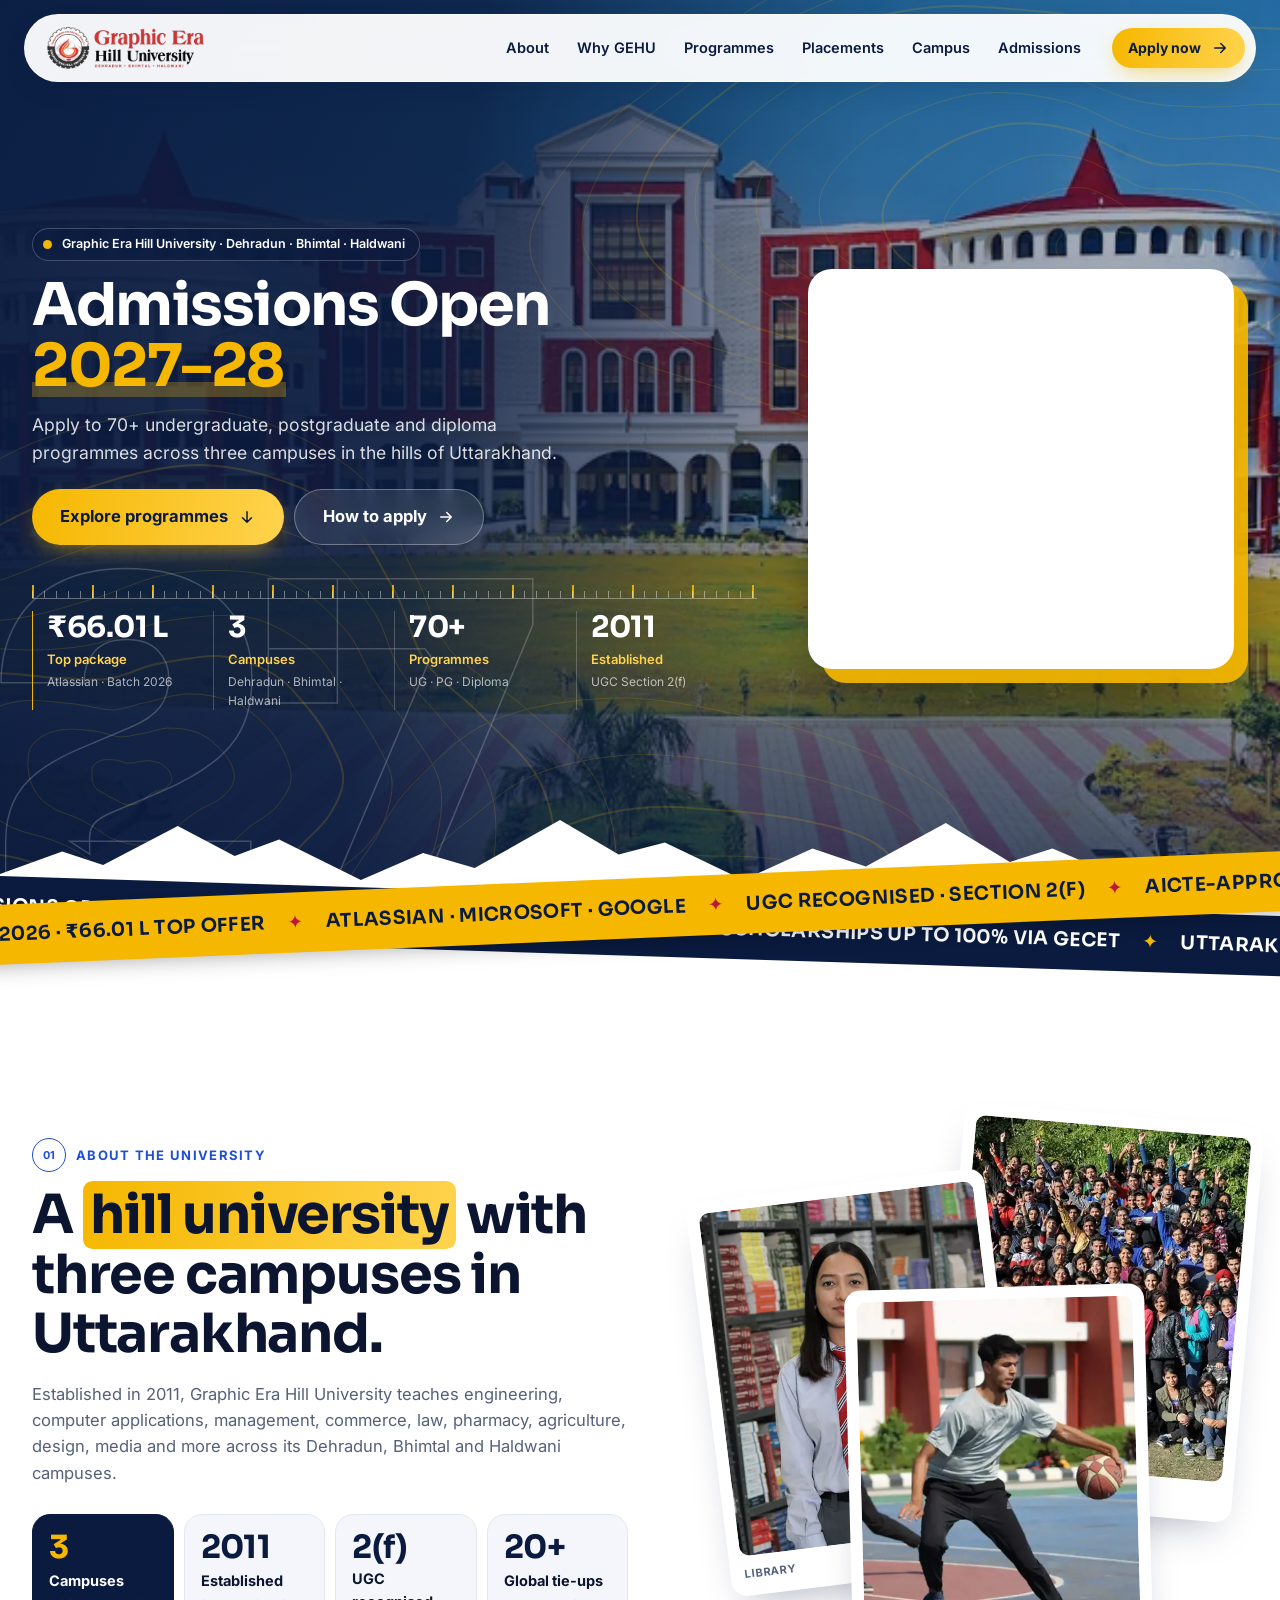
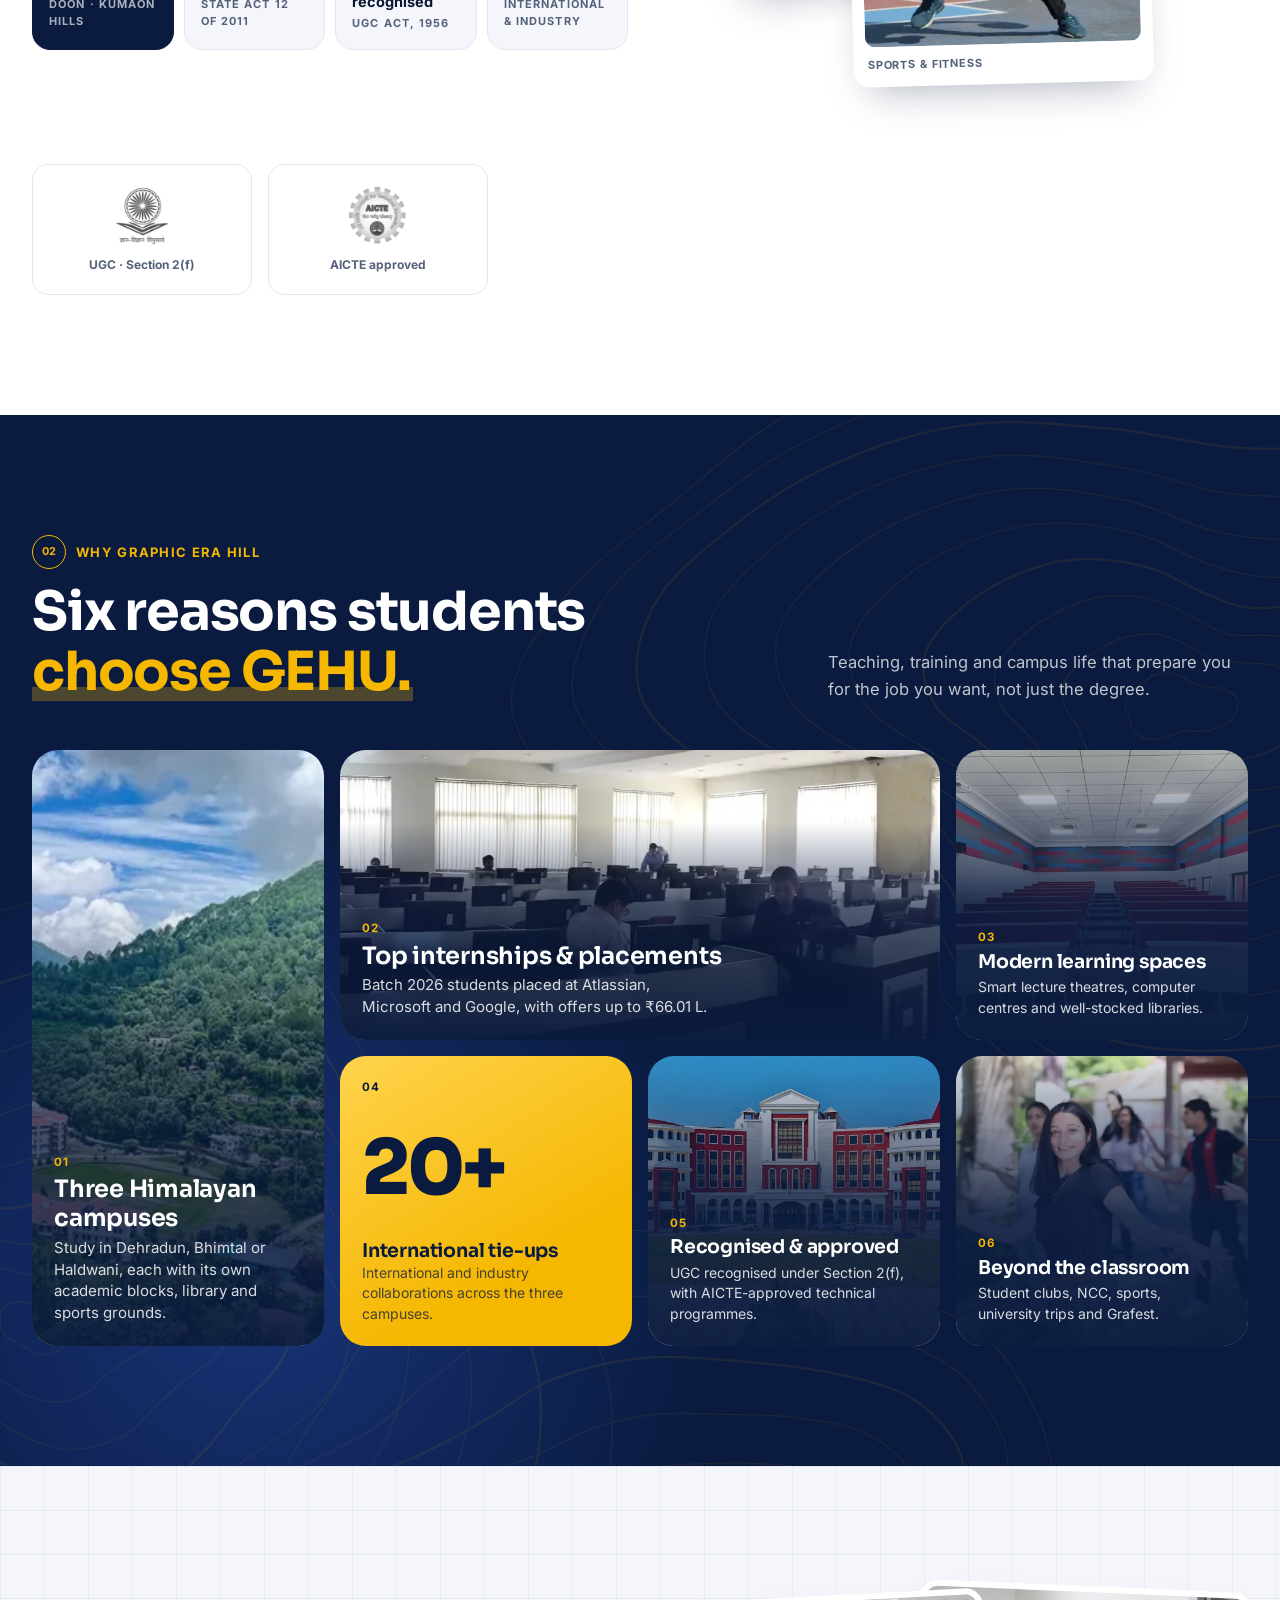
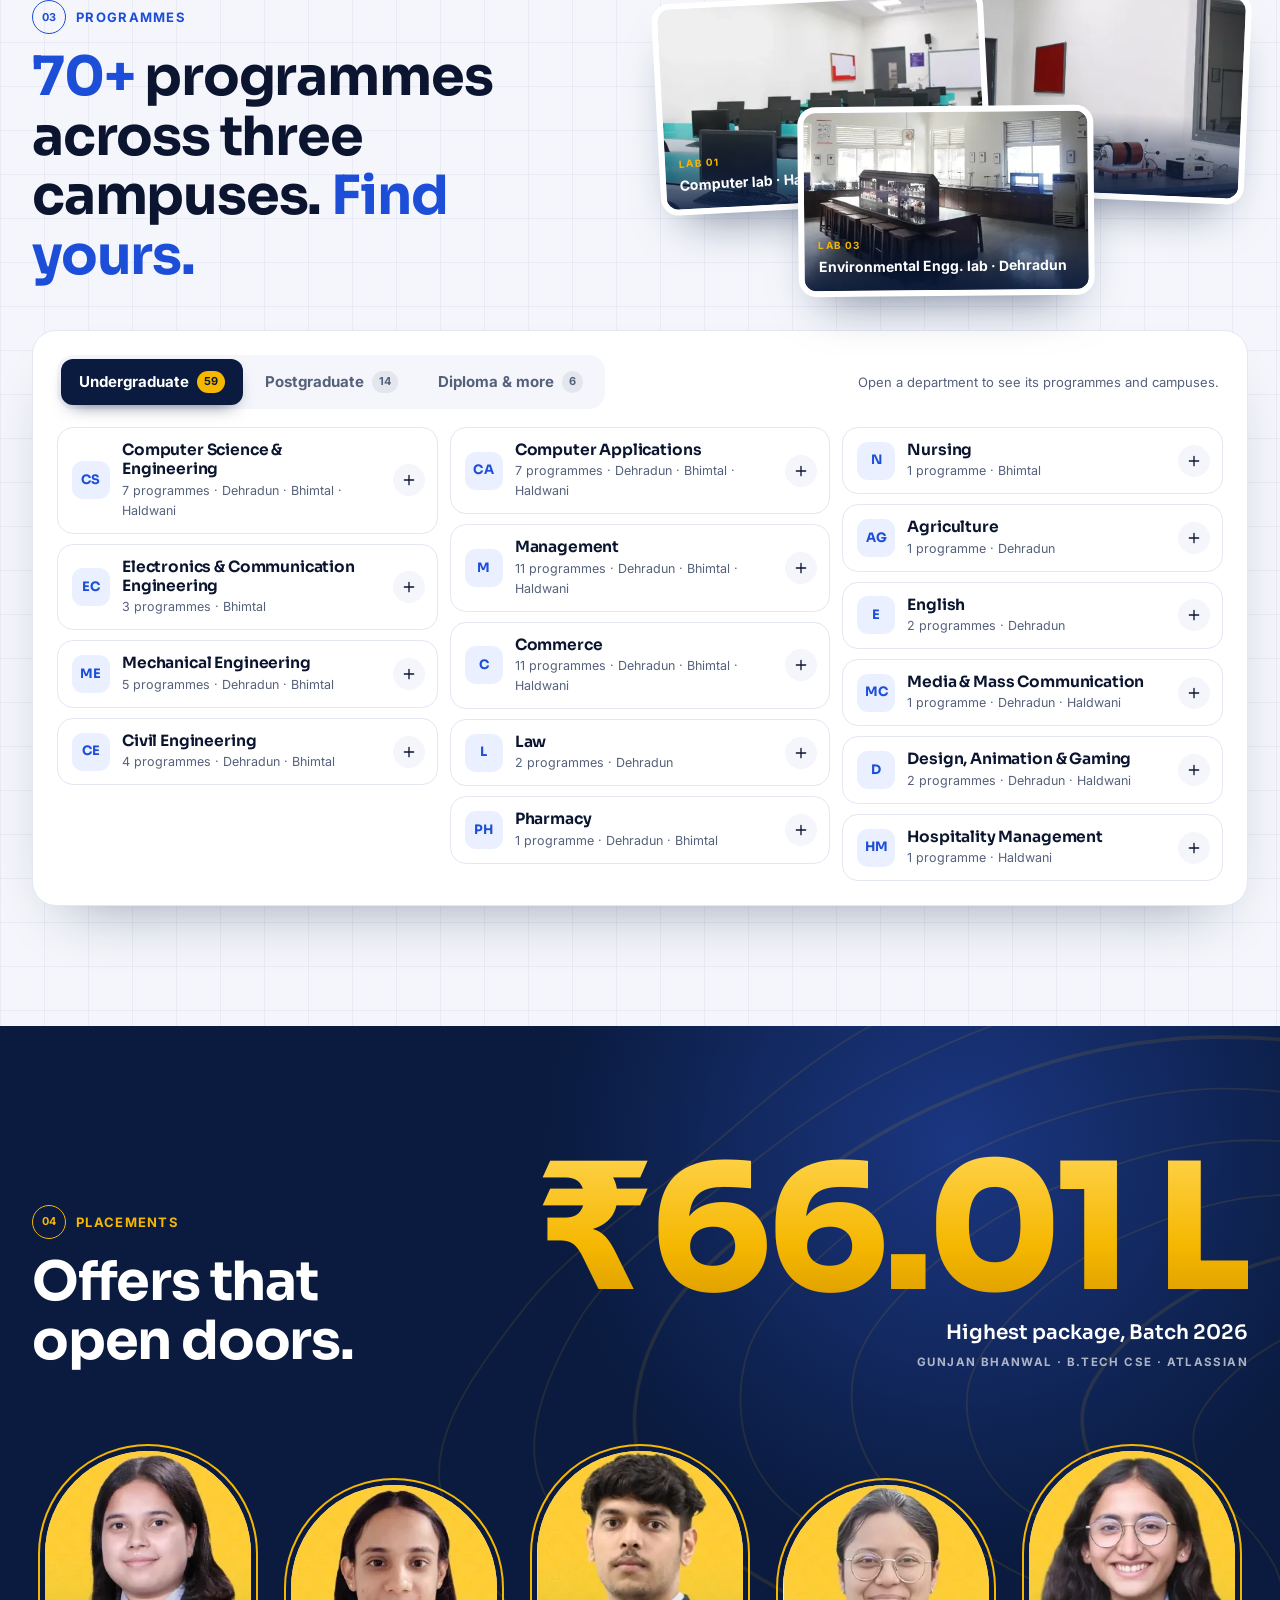
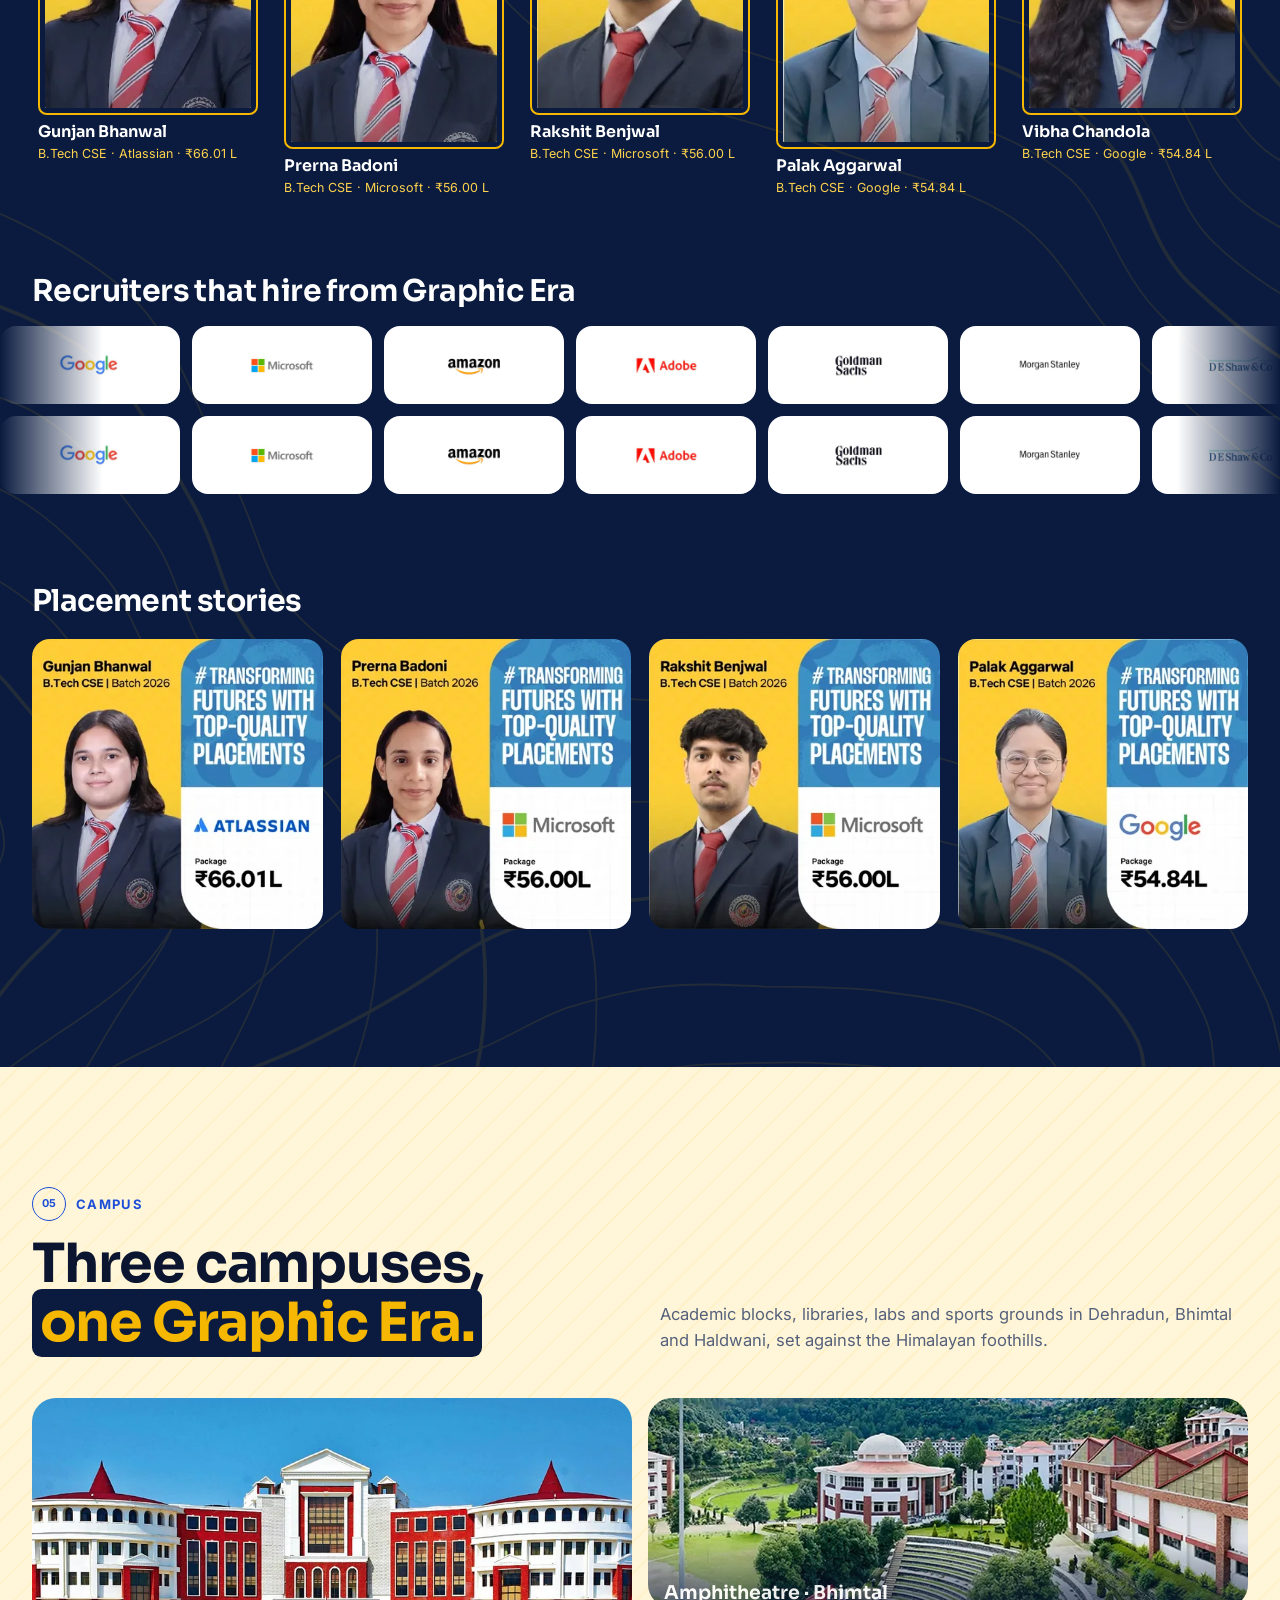
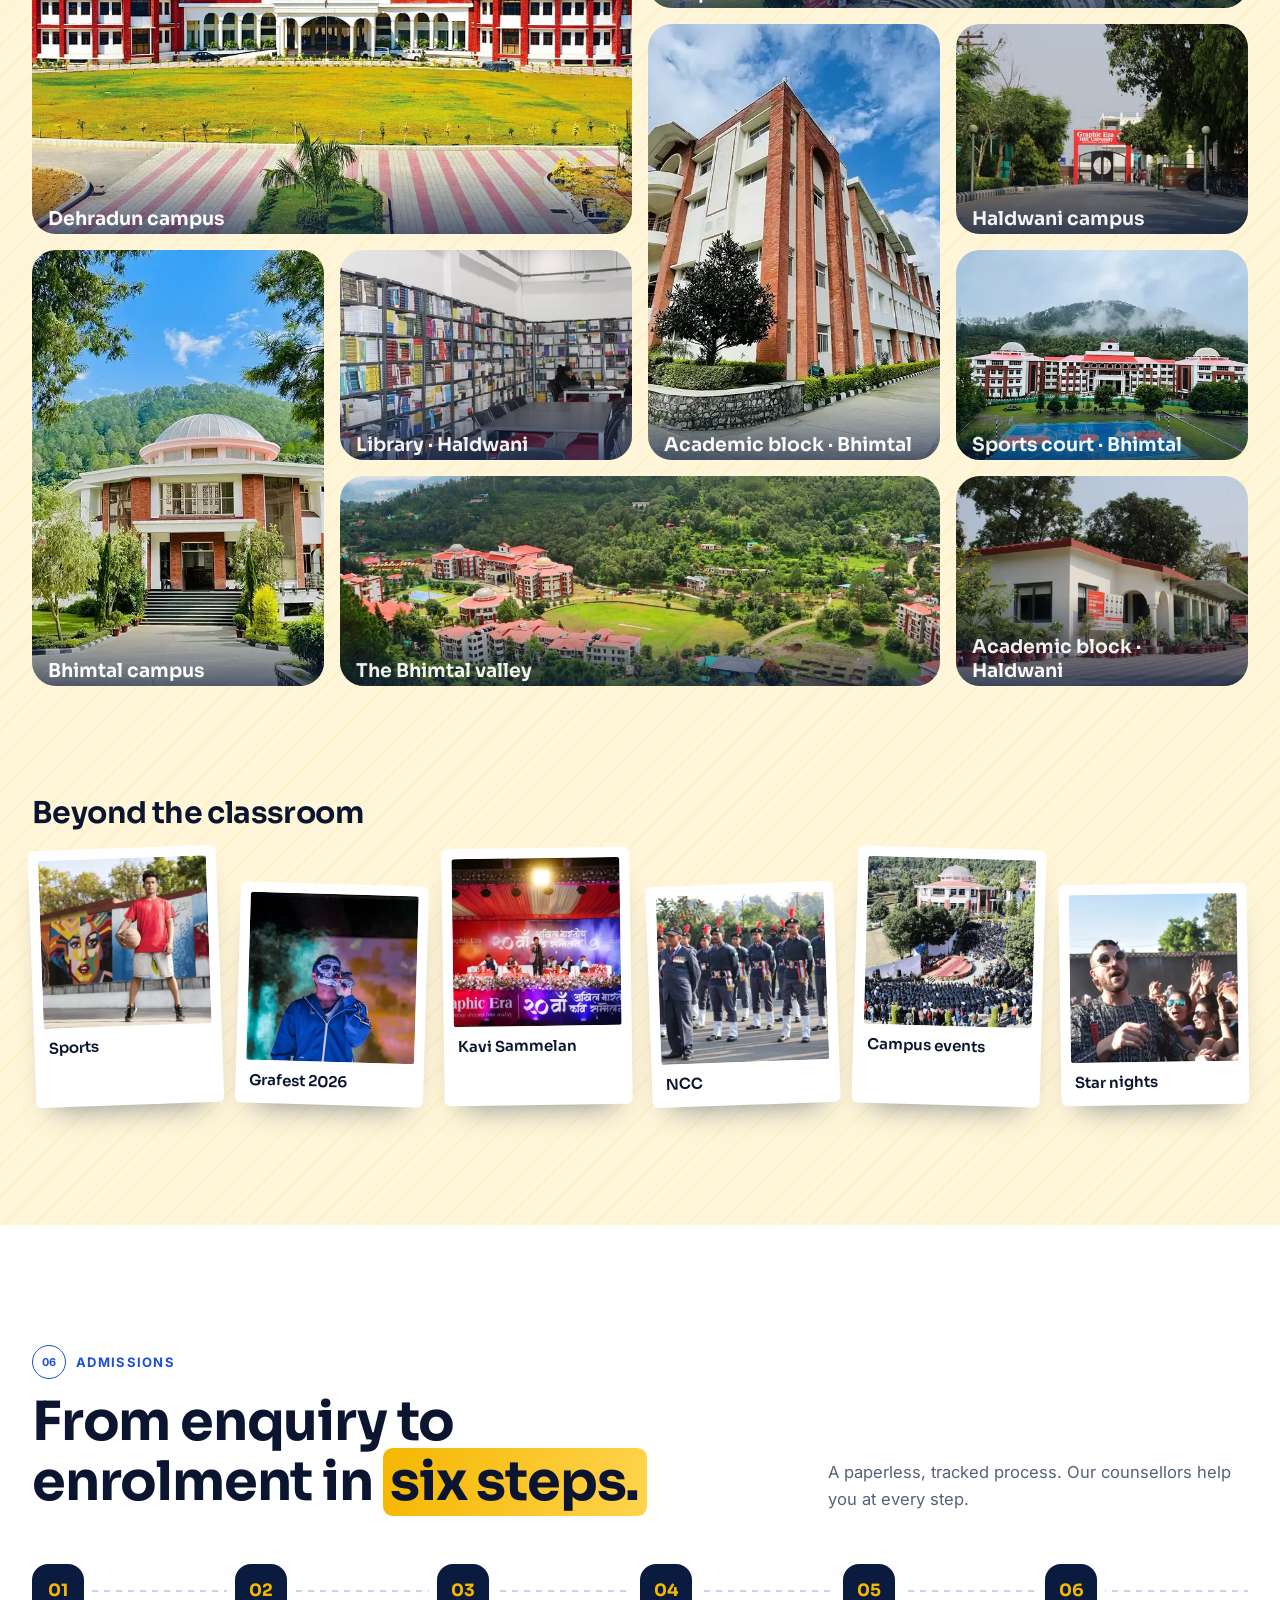
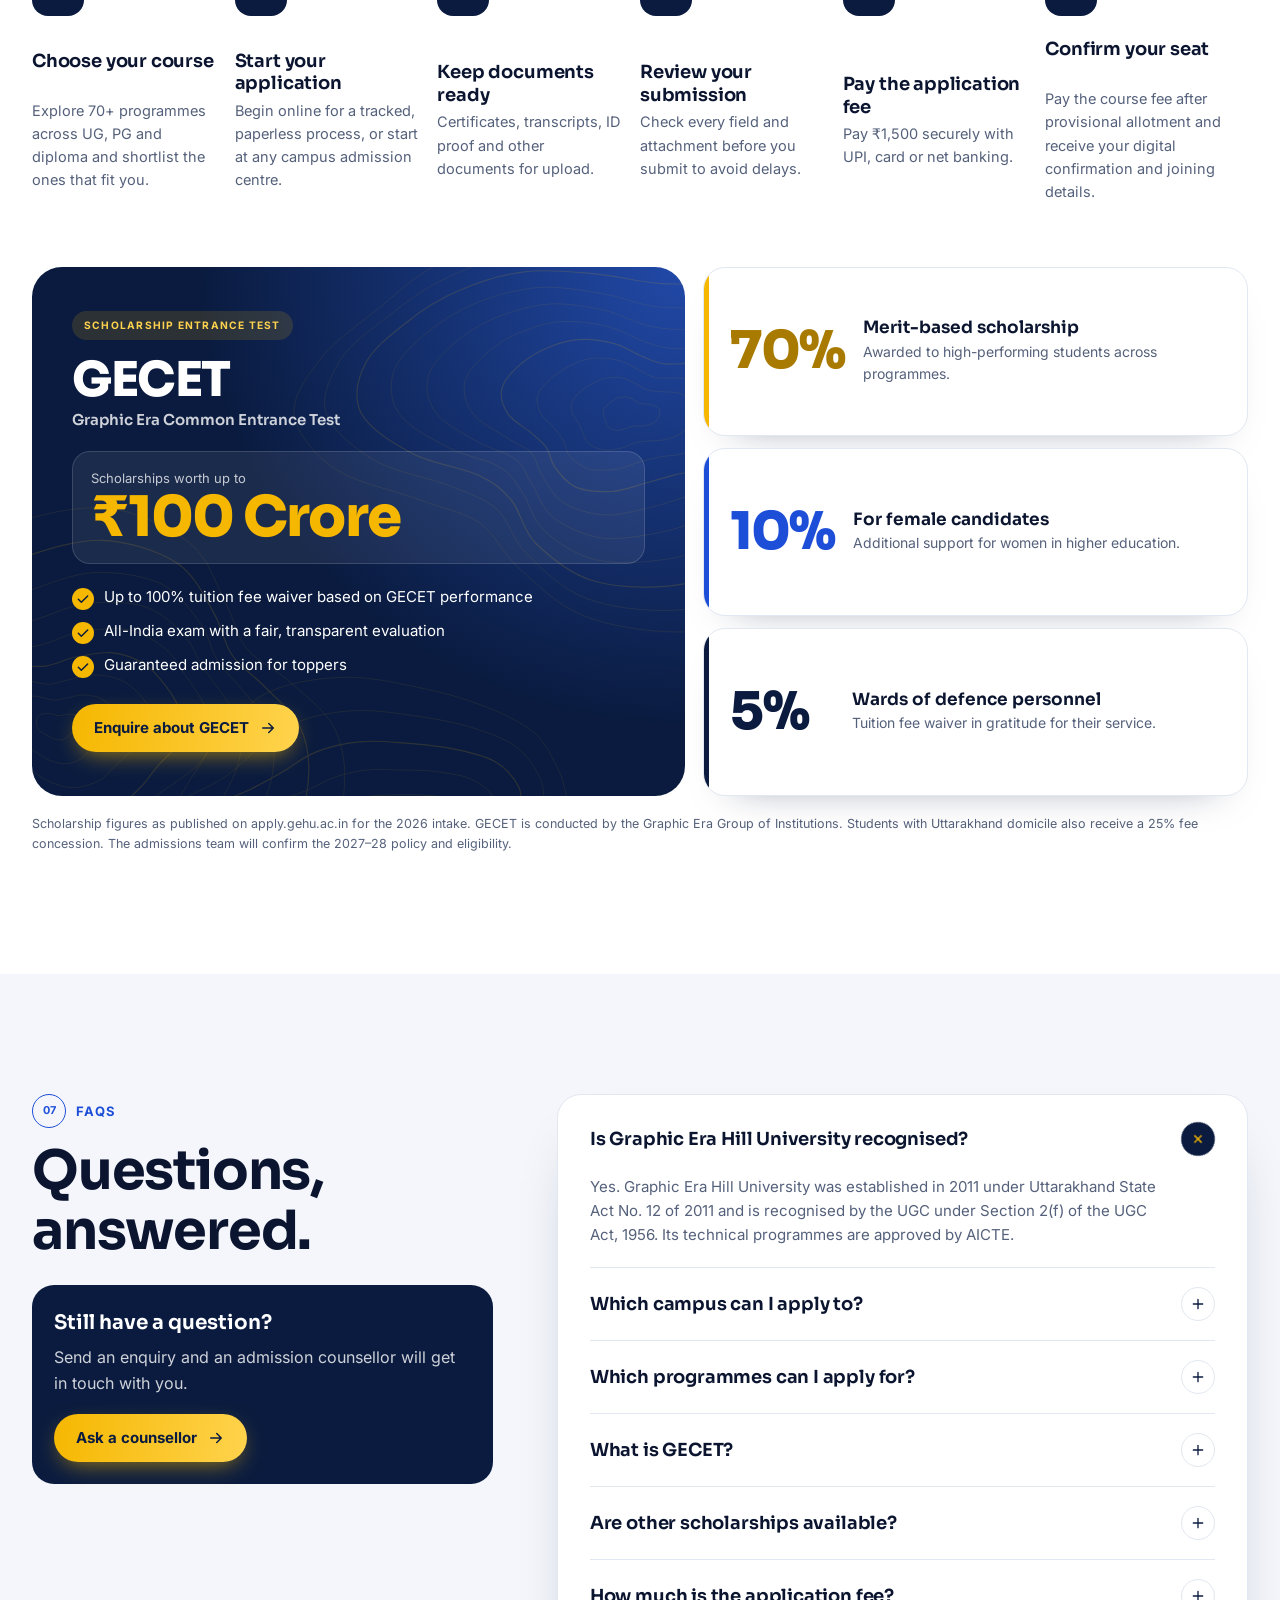
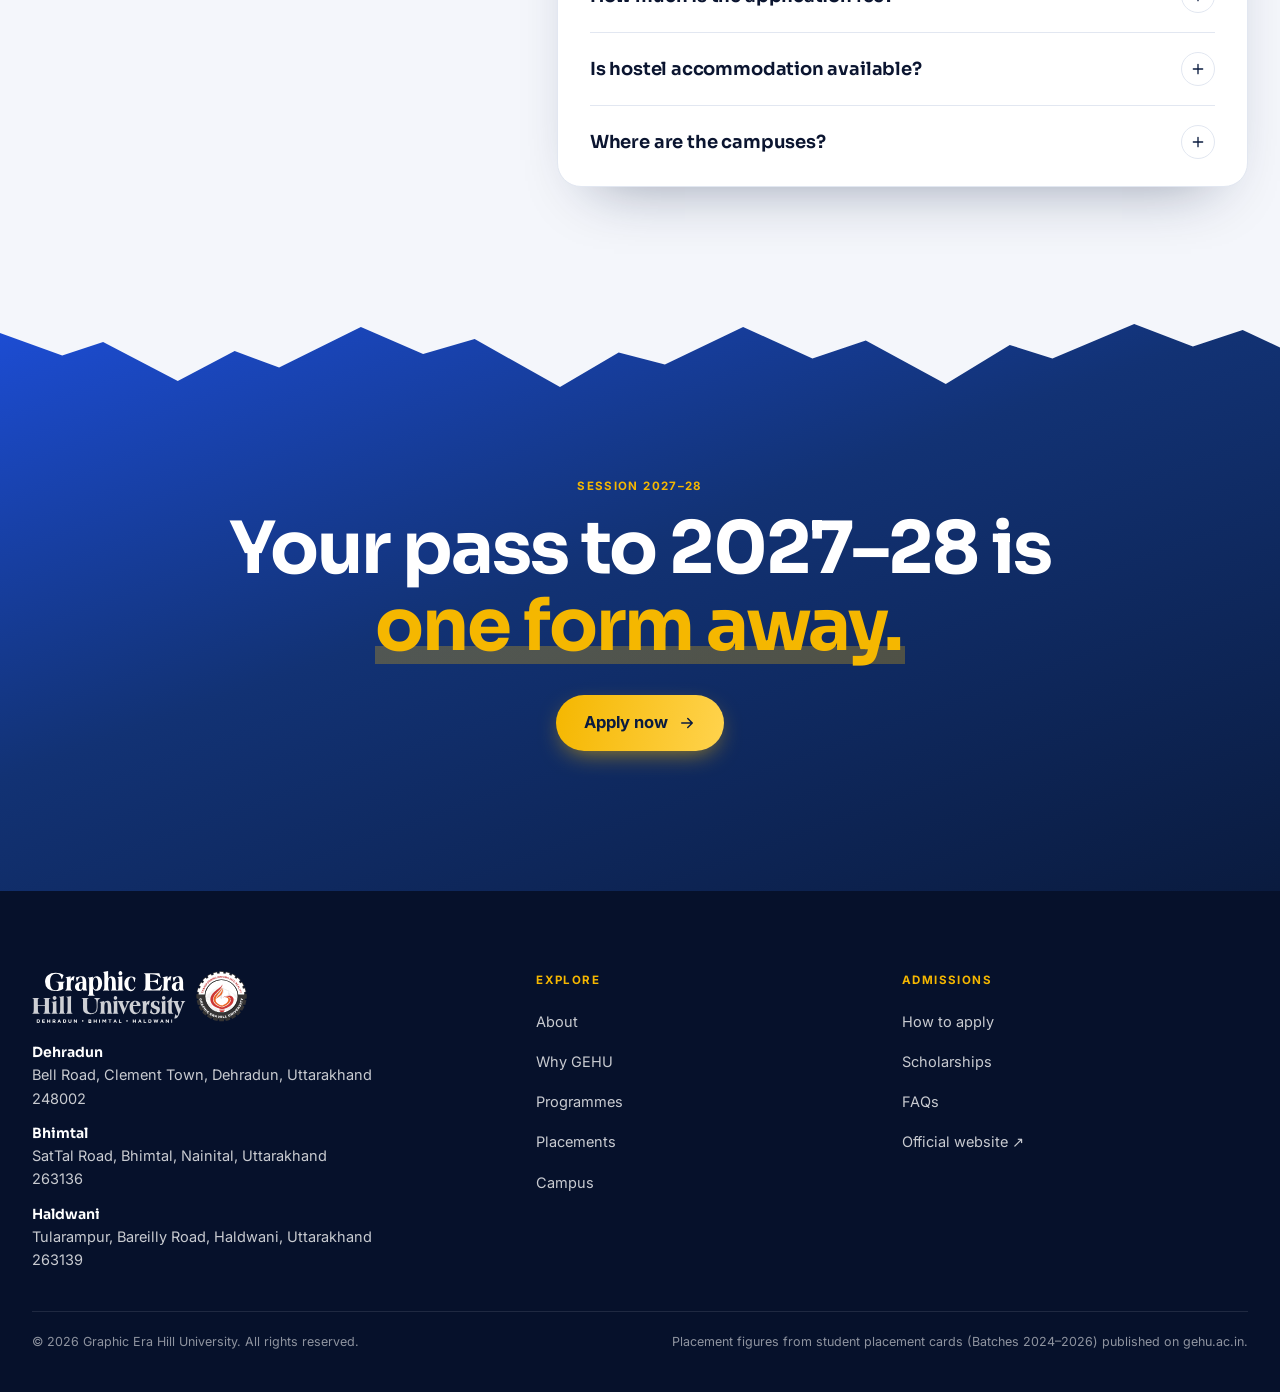
==== commit 5ba9e1bf: "cd" ====
--- a/index.html
+++ b/index.html
@@ -18,7 +18,7 @@
   <link rel="preload" href="assets/fonts/inter.woff2" as="font" type="font/woff2" crossorigin>
   <link rel="preload" as="image" imagesrcset="assets/img/hero/dehradun-main-building-640.webp 640w, assets/img/hero/dehradun-main-building-1024.webp 1024w, assets/img/hero/dehradun-main-building-1440.webp 1440w, assets/img/hero/dehradun-main-building-1800.webp 1800w" imagesizes="100vw" media="(min-width: 861px)" fetchpriority="high">
   <link rel="preload" as="image" imagesrcset="assets/img/hero/dehradun-campus-640.webp 640w, assets/img/hero/dehradun-campus-1024.webp 1024w, assets/img/hero/dehradun-campus-1280.webp 1280w" imagesizes="100vw" media="(max-width: 860px)" fetchpriority="high">
-  <link rel="stylesheet" href="assets/css/style.css?v=4">
+  <link rel="stylesheet" href="assets/css/style.css?v=5">
   <script type="application/ld+json">{"@context":"https://schema.org","@type":"CollegeOrUniversity","name":"Graphic Era Hill University","url":"https://gehu.ac.in","foundingDate":"2011","address":{"@type":"PostalAddress","streetAddress":"Bell Road, Clement Town","addressLocality":"Dehradun","addressRegion":"Uttarakhand","postalCode":"248002","addressCountry":"IN"}}</script>
 </head>
 <body>
@@ -103,23 +103,9 @@
           </ol>
         </div>
       </div>
-      <!-- EduLeap CRM Lead Capture Widget: GEHU Apply -->
+      <!-- NoPaperForms admissions enquiry widget -->
       <div class="hero__slot" id="apply" aria-label="Admissions enquiry form">
-        <div data-eduleap-widget="true"
-             data-widget-key="gehu-apply"
-             data-tenant="graphic-era"
-             data-api-url="https://staff-crm.vsilabs.co/api/leads/ingest/widget"
-             data-campus="main-campus"
-             data-theme="light"
-             data-primary-color="#123274"
-             data-title="Enquire Now"
-             data-subtitle="Take the first step towards your future. Speak with an admissions advisor."
-             data-button-text="Submit Inquiry"
-             data-fields="lastname,interest,city,state"
-             data-scope-level="institution"
-             data-institution-id="68252676-2179-4035-a970-e77d9fe379d2"
-             data-success-message="Thank you! Your information has been received. Our admissions team will be in touch shortly.">
-        </div>
+        <div class="npf_wgts" data-height="400px" data-w="0285642c9a8379d66d47064c458f6a02"></div>
       </div>
     </div>
     <svg class="ridge ridge--hero" aria-hidden="true"><use href="#ridge"/></svg>
@@ -376,7 +362,12 @@
   <a class="dock__btn" href="#programmes"><svg aria-hidden="true"><use href="#i-cap"/></svg>Programmes</a>
   <a class="dock__btn dock__btn--gold" href="#apply">Apply now<svg aria-hidden="true"><use href="#i-arrow"/></svg></a>
 </nav>
-<script src="assets/js/enquiry-theme.js?v=4" defer></script>
-<script src="https://staff-crm.vsilabs.co/widget/v1/eduleap-widget.js" async defer></script>
+<script type="text/javascript">
+  var s = document.createElement("script");
+  s.type = "text/javascript";
+  s.async = true;
+  s.src = "https://ke9zjmq4xn.in4.widgets.nopaperforms.com/vemwgts.js";
+  document.body.appendChild(s);
+</script>
 </body>
 </html>
--- a/assets/css/style.css
+++ b/assets/css/style.css
@@ -110,13 +110,11 @@
 .alt__label{font-size:13px;font-weight:600;color:var(--gold-2)}
 .alt__note{font-size:12px;color:rgba(255,255,255,.66)}
 
-/* EduLeap enquiry widget: this box is the card; the form inside is themed by assets/js/enquiry-theme.js */
-.hero__slot{scroll-margin-top:100px;position:relative;z-index:1;width:min(100% - 10px,460px);min-height:520px;margin:28px auto 42px;border-radius:24px;overflow:hidden;color:var(--text);
-  background:linear-gradient(180deg,var(--navy) 0 150px,#fff 150px);
+/* NoPaperForms enquiry widget */
+.hero__slot{scroll-margin-top:100px;position:relative;z-index:1;width:min(100% - 10px,460px);min-height:400px;margin:28px auto 42px;border-radius:24px;overflow:hidden;color:var(--text);
+  background:#fff;
   box-shadow:10px 10px 0 rgba(245,183,0,.92),0 40px 80px -30px rgba(0,0,0,.75)}
-/* hide the unthemed vendor form for a moment; shown after 3 s even if the theme script fails */
-[data-eduleap-widget]:not([data-themed]){opacity:0;animation:enq-show 0s 3s forwards}
-@keyframes enq-show{to{opacity:1}}
+.npf_wgts{min-height:400px}
 
 /* ridge divider */
 .ridge{position:absolute;left:0;width:100%;height:56px;fill:#fff;pointer-events:none}
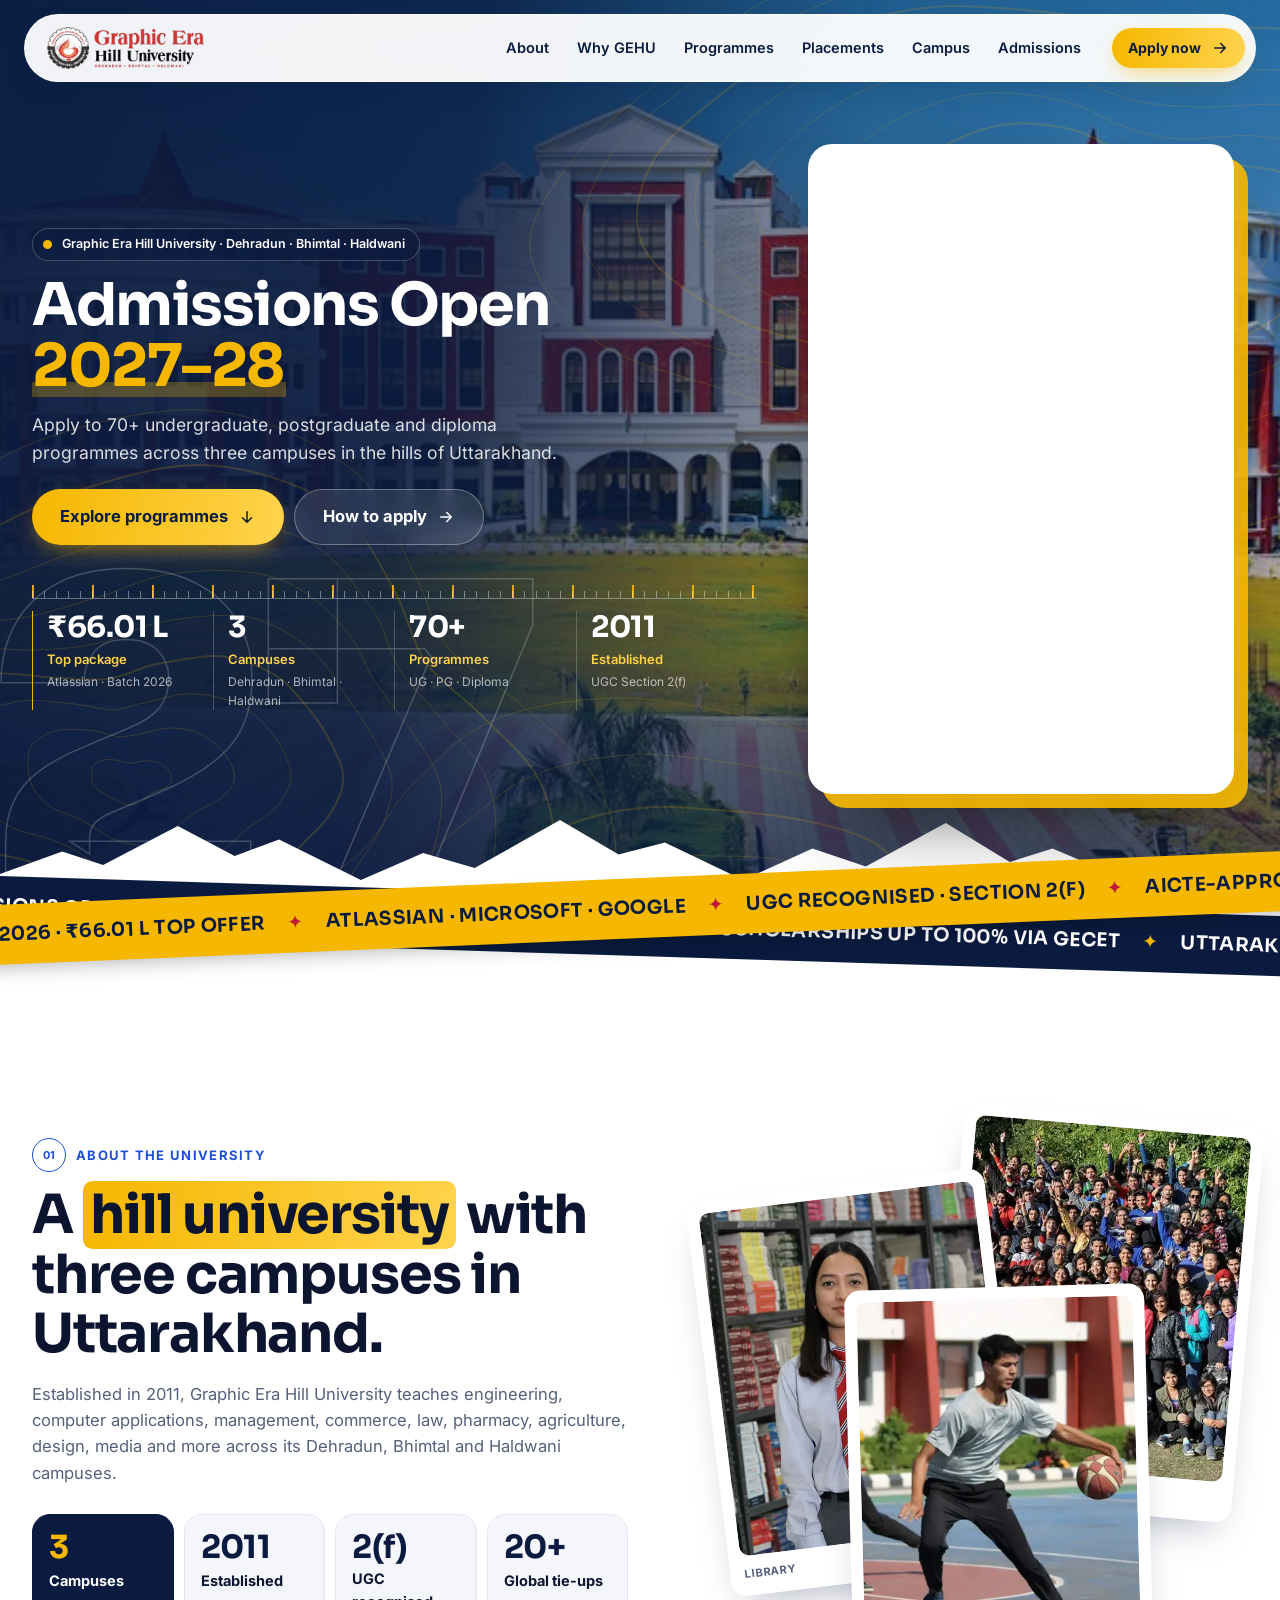
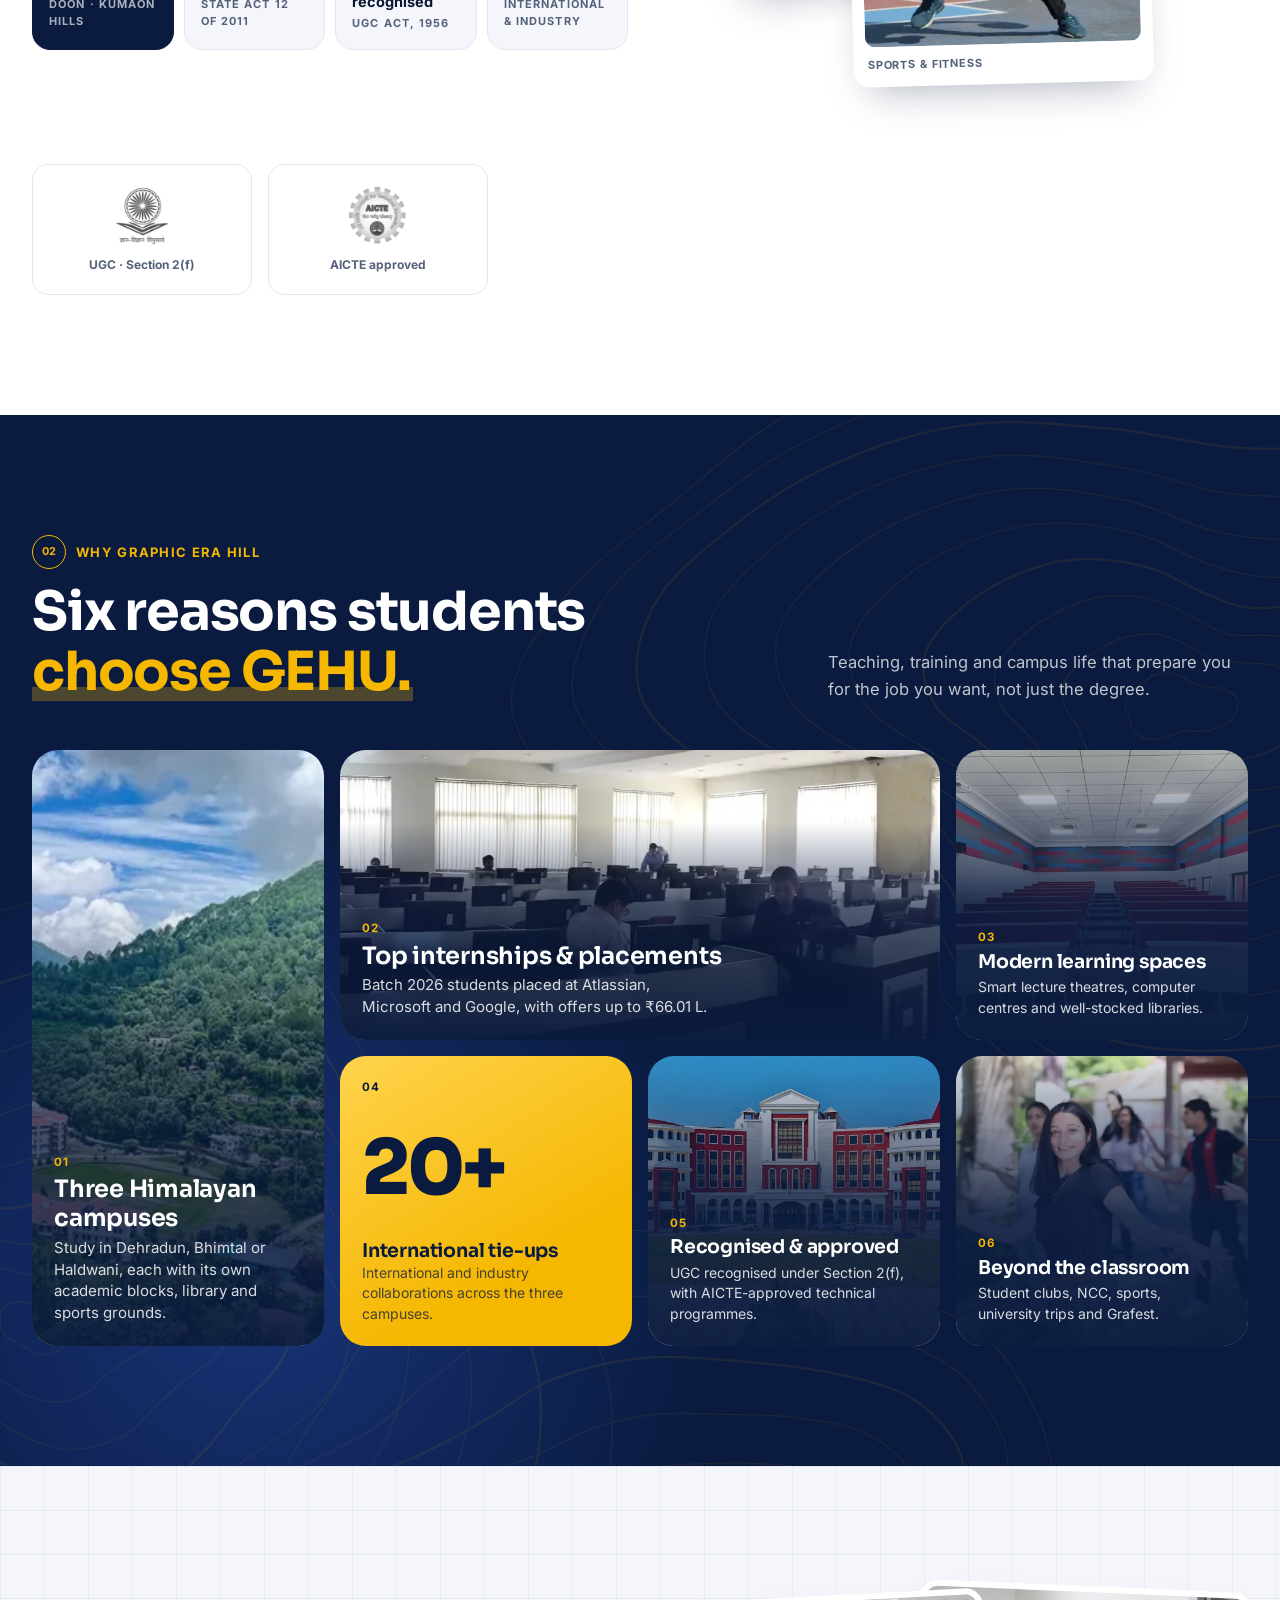
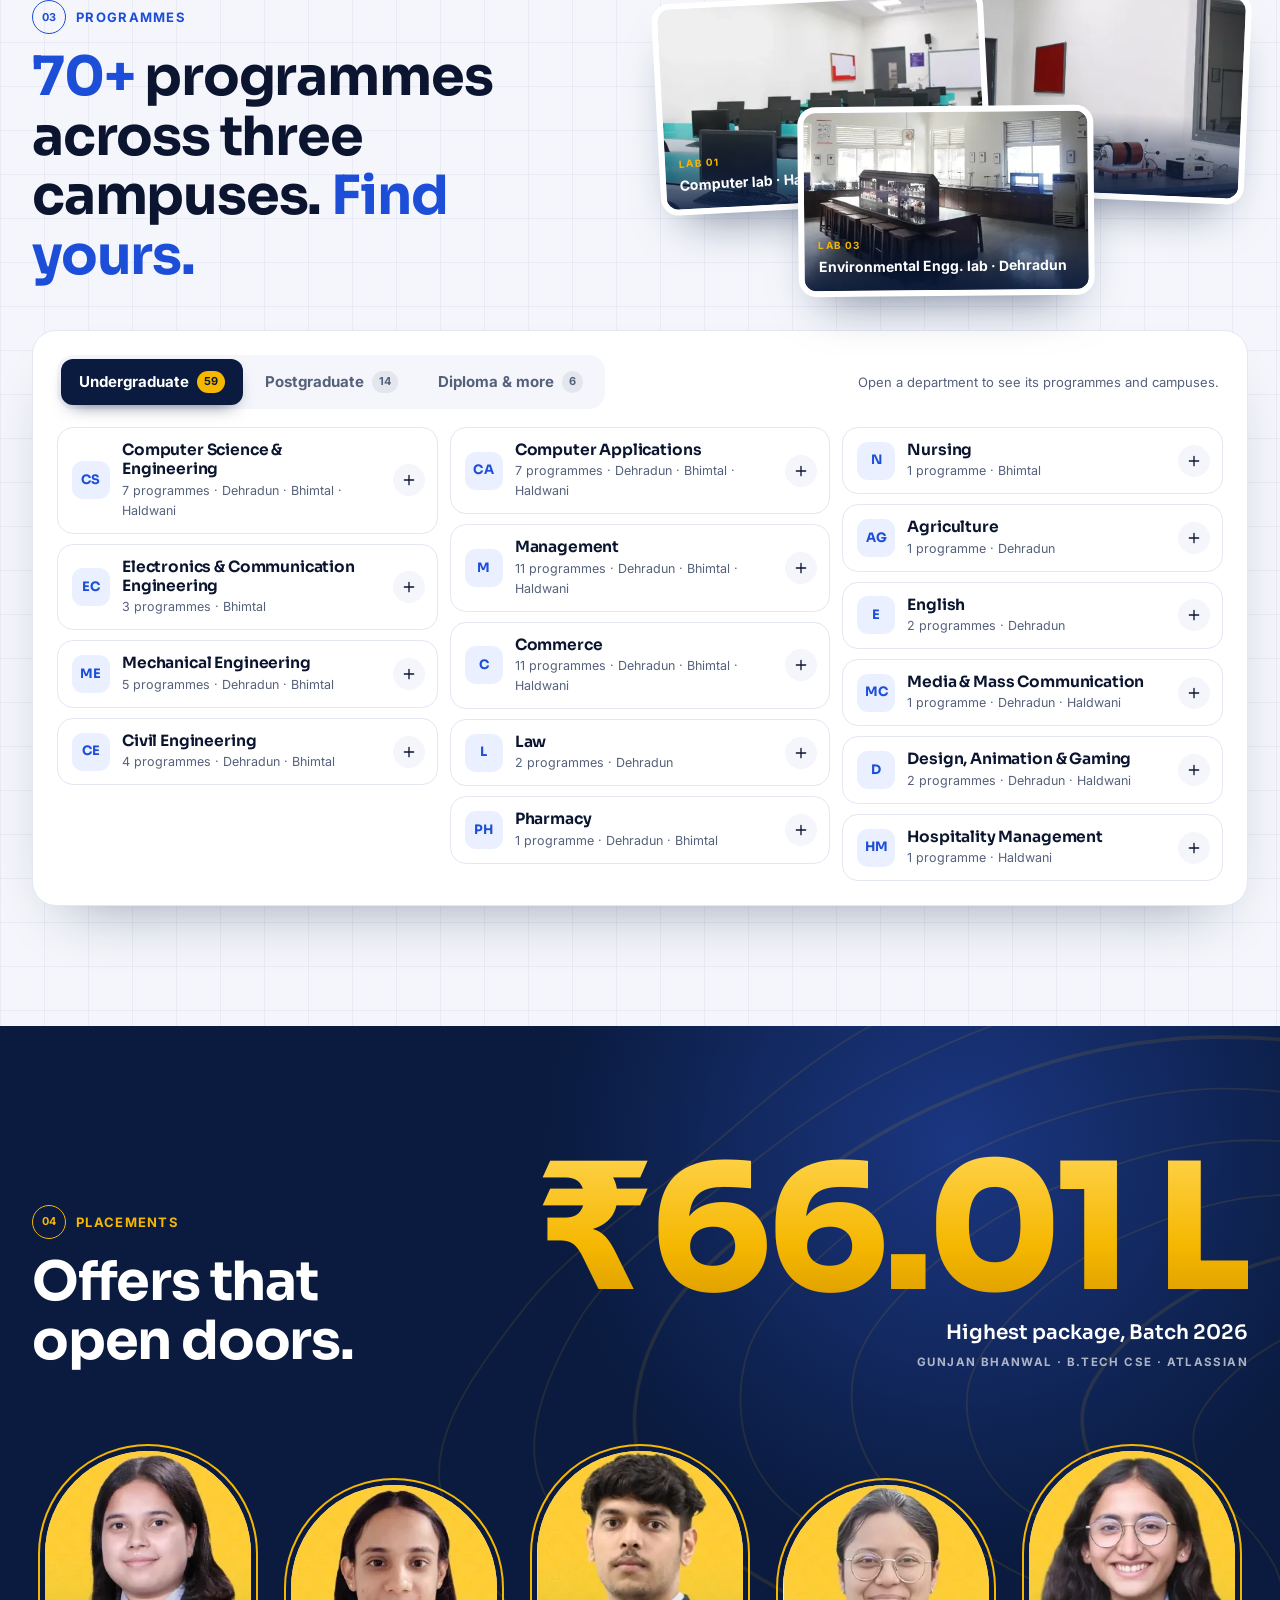
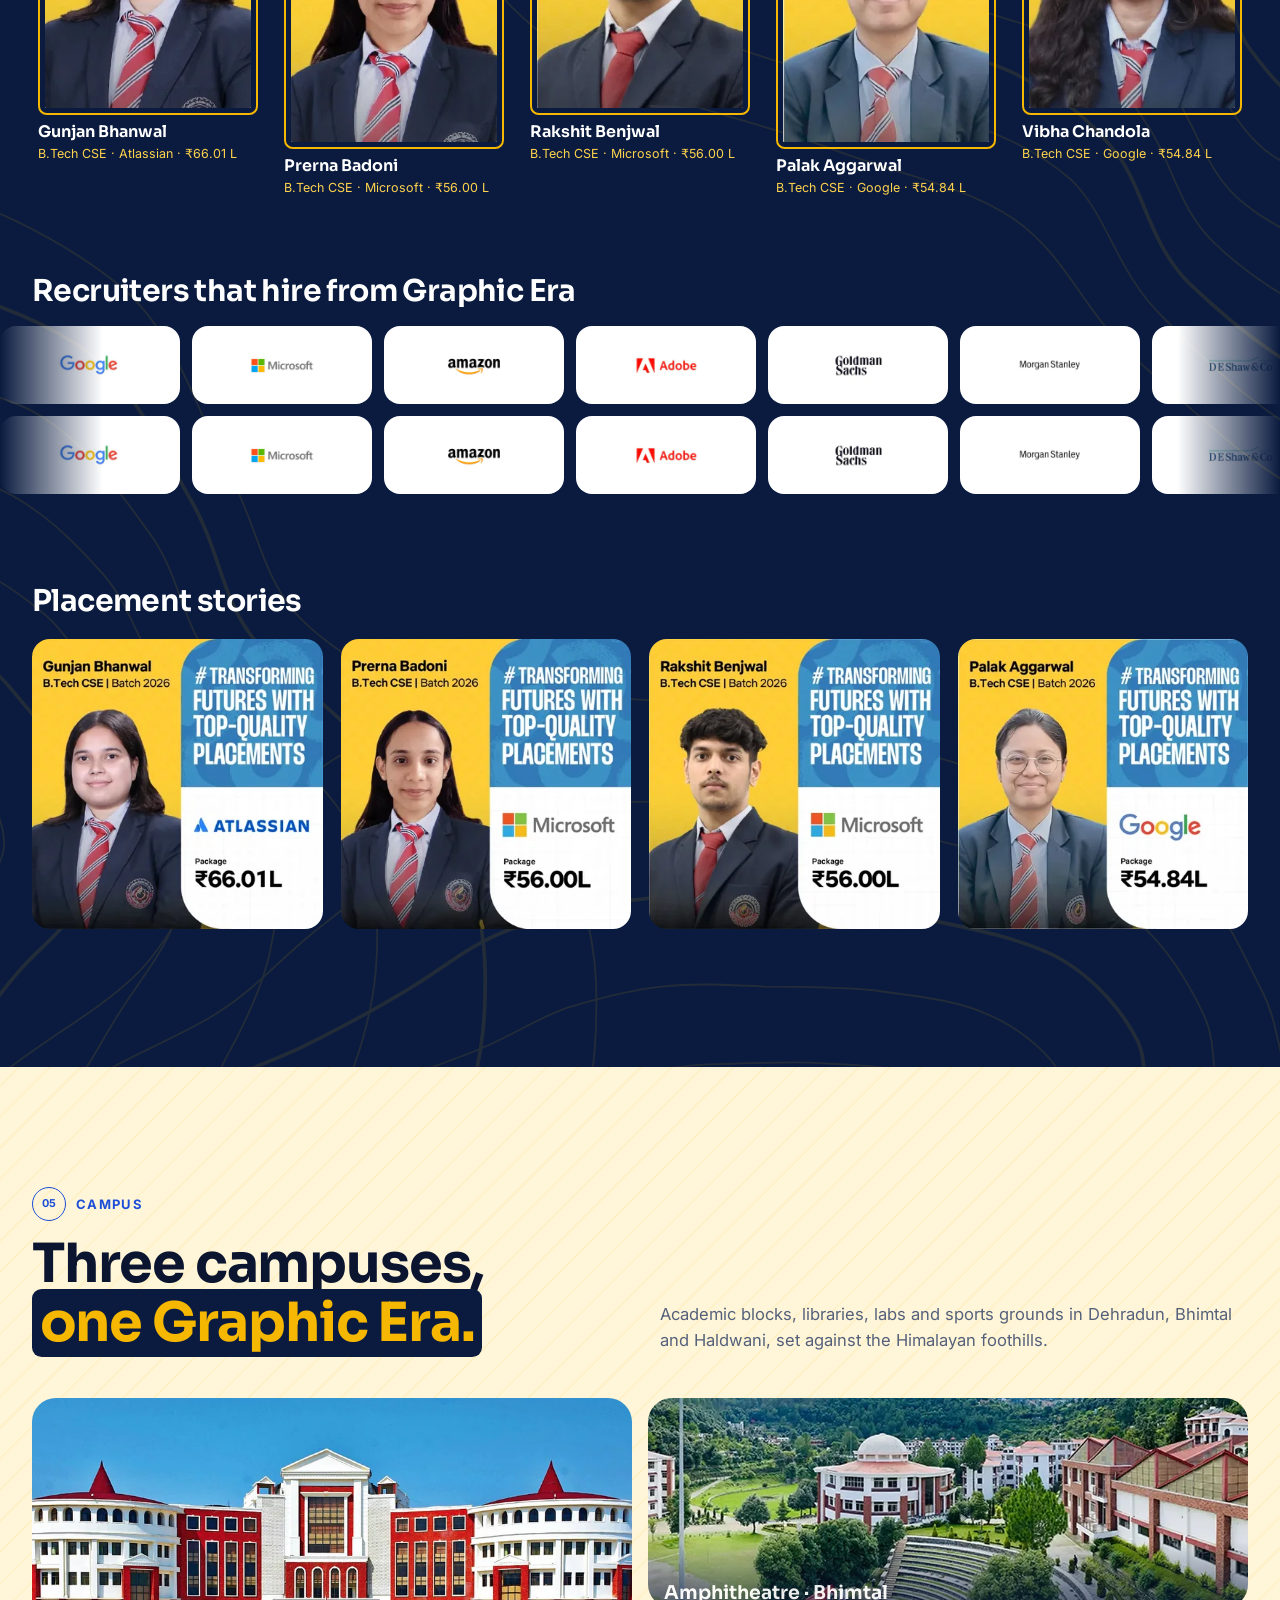
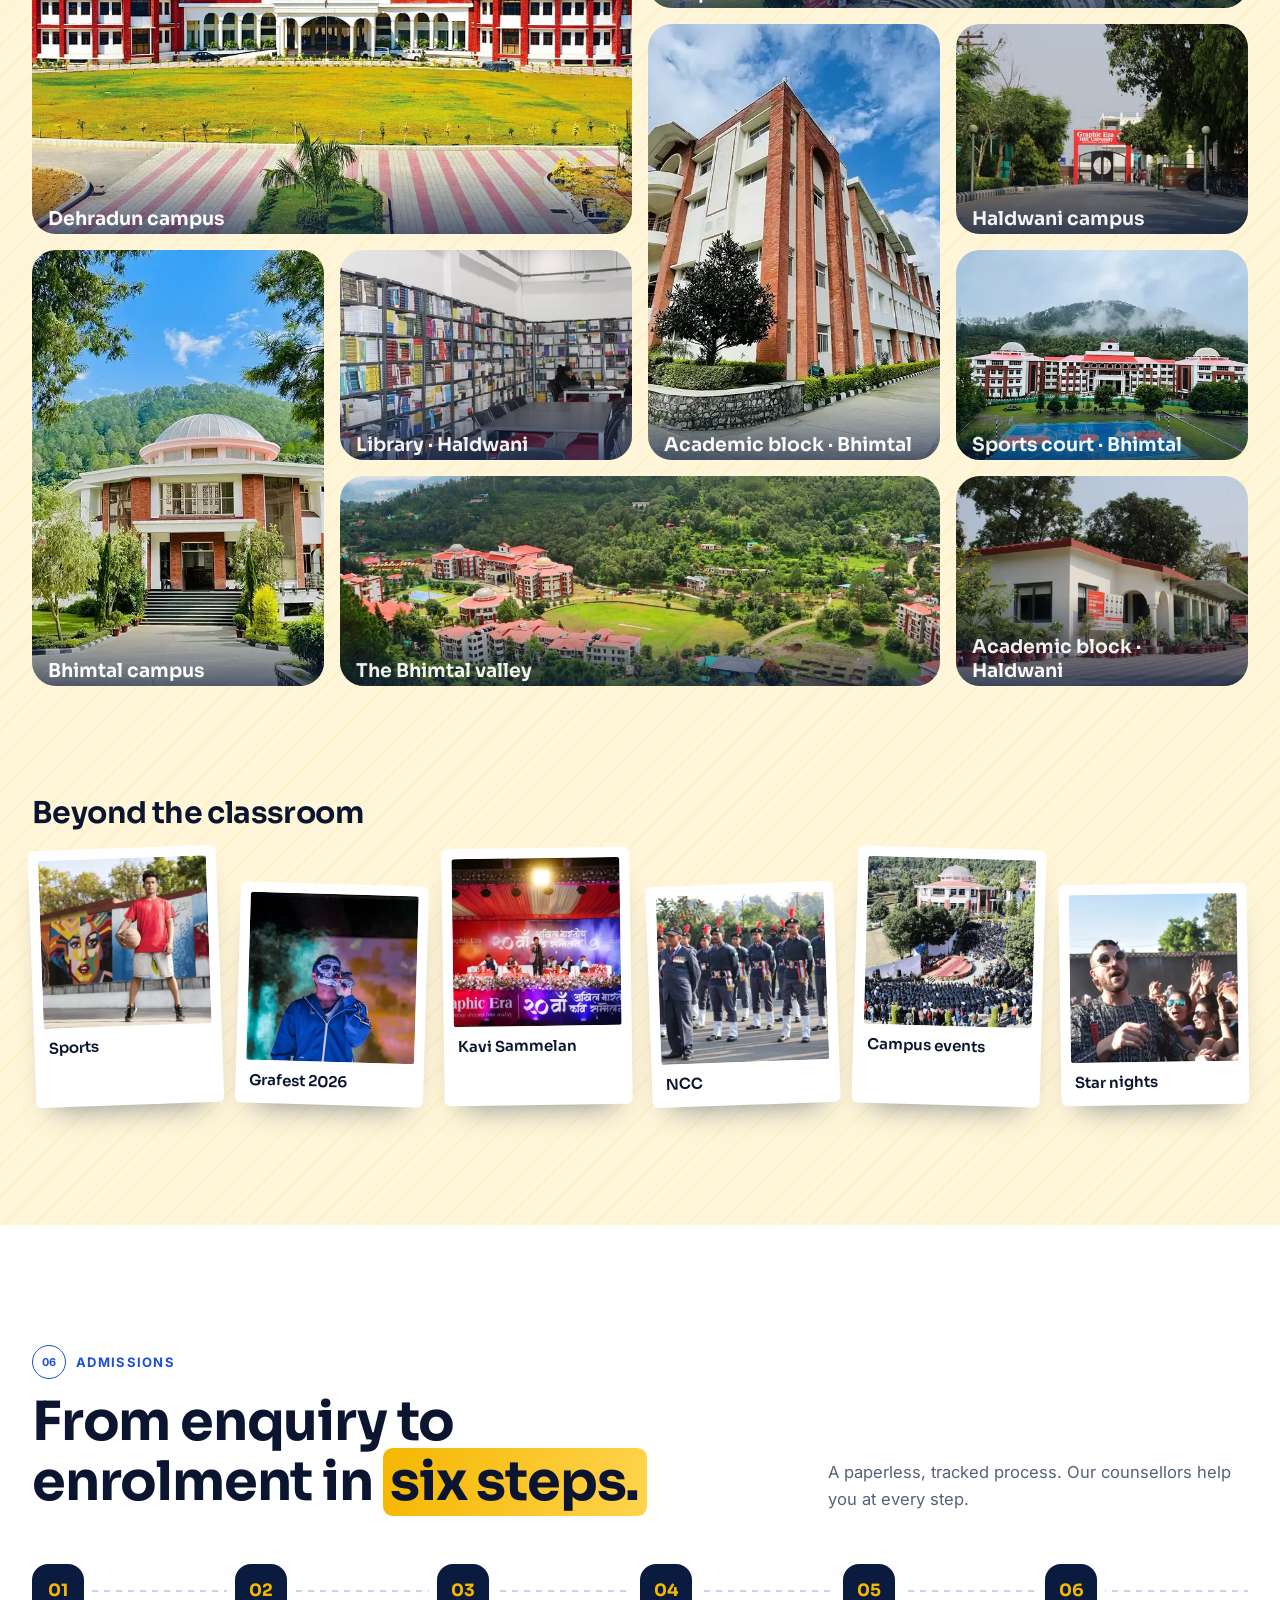
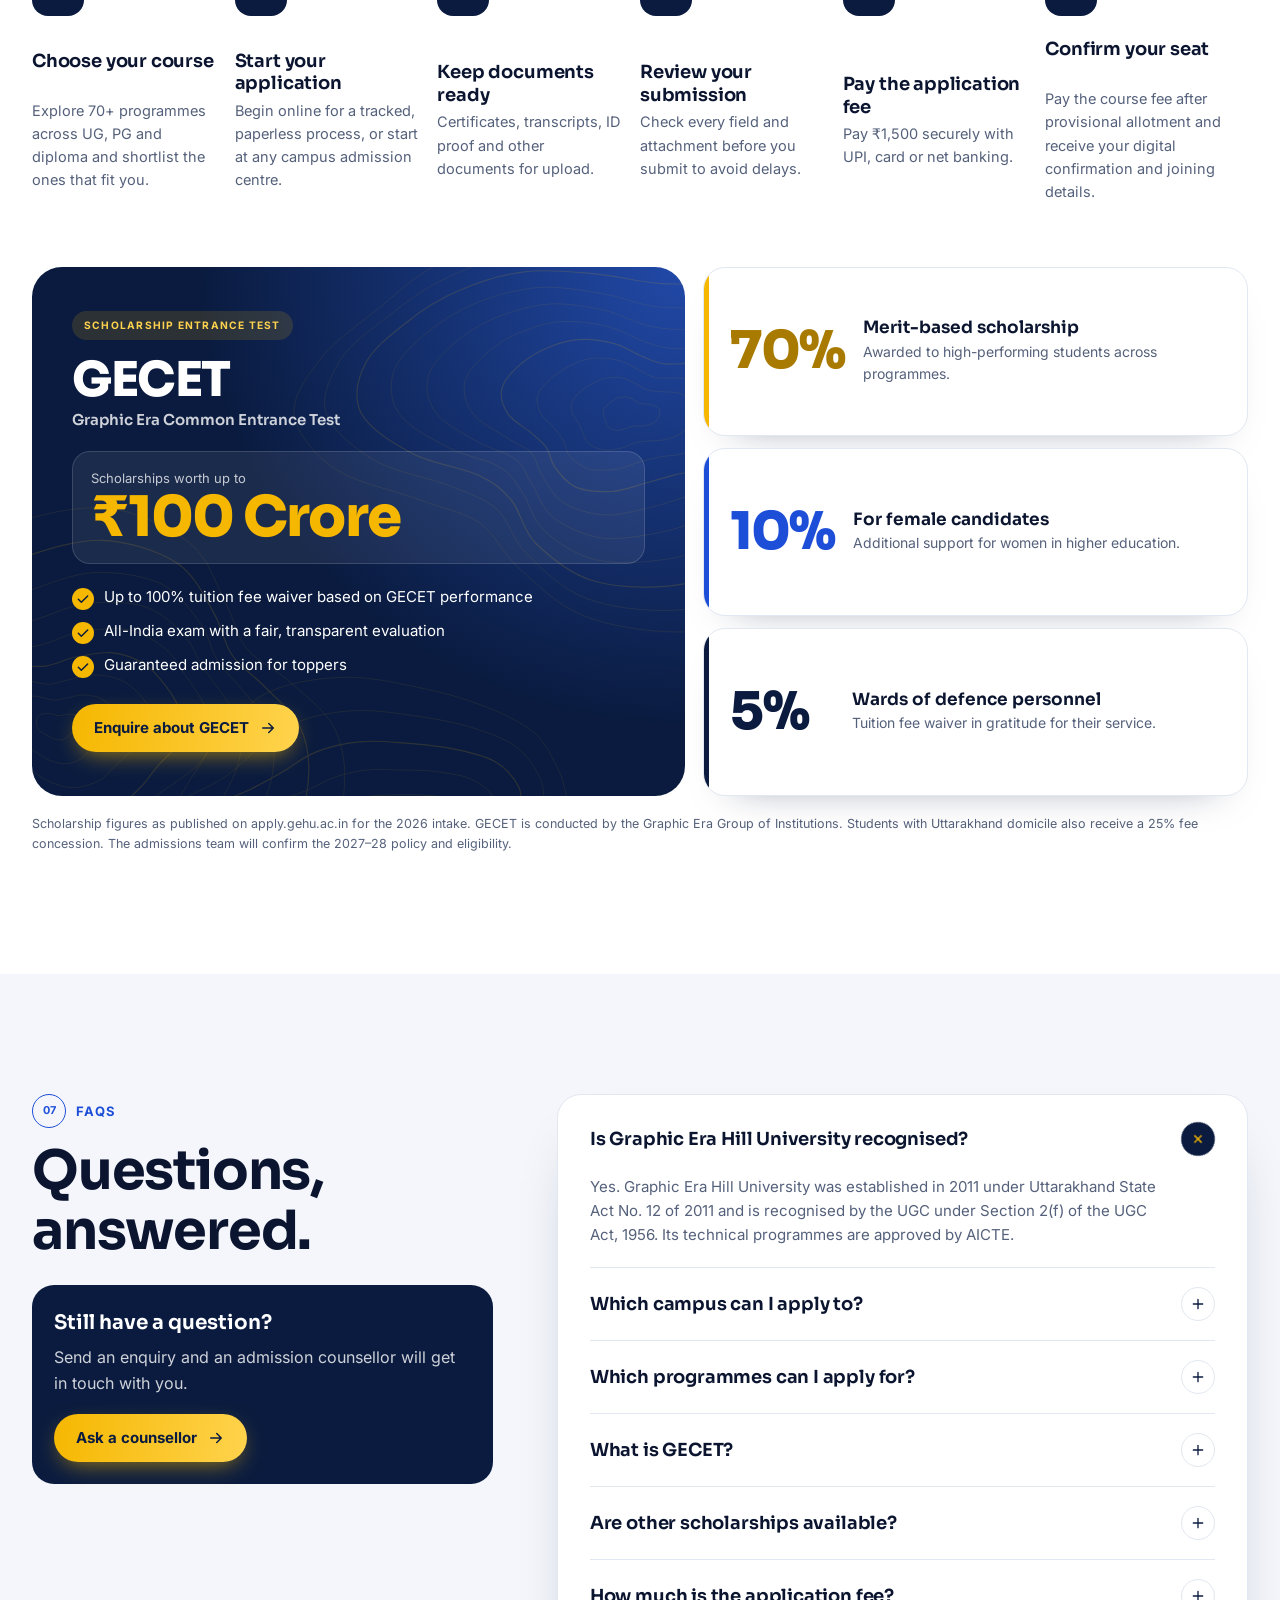
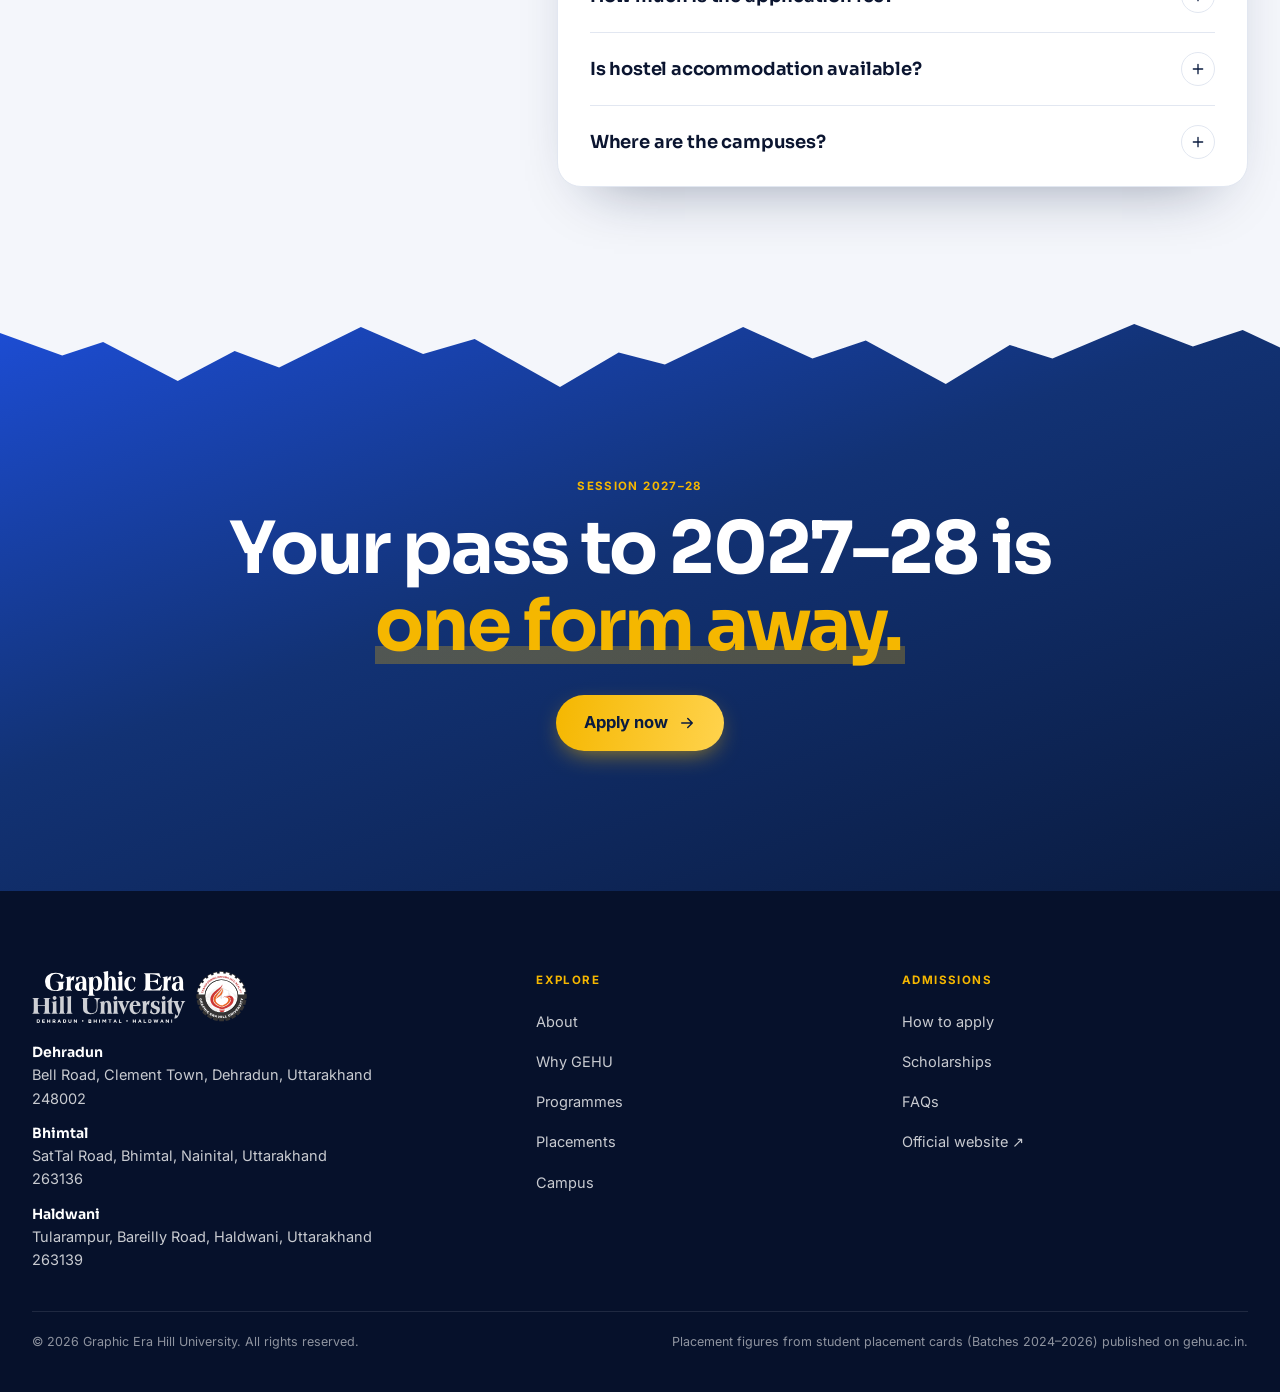
==== commit cb259f3a: "de" ====
--- a/index.html
+++ b/index.html
@@ -18,7 +18,7 @@
   <link rel="preload" href="assets/fonts/inter.woff2" as="font" type="font/woff2" crossorigin>
   <link rel="preload" as="image" imagesrcset="assets/img/hero/dehradun-main-building-640.webp 640w, assets/img/hero/dehradun-main-building-1024.webp 1024w, assets/img/hero/dehradun-main-building-1440.webp 1440w, assets/img/hero/dehradun-main-building-1800.webp 1800w" imagesizes="100vw" media="(min-width: 861px)" fetchpriority="high">
   <link rel="preload" as="image" imagesrcset="assets/img/hero/dehradun-campus-640.webp 640w, assets/img/hero/dehradun-campus-1024.webp 1024w, assets/img/hero/dehradun-campus-1280.webp 1280w" imagesizes="100vw" media="(max-width: 860px)" fetchpriority="high">
-  <link rel="stylesheet" href="assets/css/style.css?v=5">
+  <link rel="stylesheet" href="assets/css/style.css?v=6">
   <script type="application/ld+json">{"@context":"https://schema.org","@type":"CollegeOrUniversity","name":"Graphic Era Hill University","url":"https://gehu.ac.in","foundingDate":"2011","address":{"@type":"PostalAddress","streetAddress":"Bell Road, Clement Town","addressLocality":"Dehradun","addressRegion":"Uttarakhand","postalCode":"248002","addressCountry":"IN"}}</script>
 </head>
 <body>
@@ -105,7 +105,7 @@
       </div>
       <!-- NoPaperForms admissions enquiry widget -->
       <div class="hero__slot" id="apply" aria-label="Admissions enquiry form">
-        <div class="npf_wgts" data-height="400px" data-w="0285642c9a8379d66d47064c458f6a02"></div>
+        <div class="npf_wgts" data-height="650px" data-w="0285642c9a8379d66d47064c458f6a02"></div>
       </div>
     </div>
     <svg class="ridge ridge--hero" aria-hidden="true"><use href="#ridge"/></svg>
--- a/assets/css/style.css
+++ b/assets/css/style.css
@@ -111,10 +111,11 @@
 .alt__note{font-size:12px;color:rgba(255,255,255,.66)}
 
 /* NoPaperForms enquiry widget */
-.hero__slot{scroll-margin-top:100px;position:relative;z-index:1;width:min(100% - 10px,460px);min-height:400px;margin:28px auto 42px;border-radius:24px;overflow:hidden;color:var(--text);
+.hero__slot{scroll-margin-top:100px;position:relative;z-index:1;width:min(100% - 10px,460px);min-height:1050px;margin:28px auto 42px;border-radius:24px;overflow:hidden;color:var(--text);
   background:#fff;
   box-shadow:10px 10px 0 rgba(245,183,0,.92),0 40px 80px -30px rgba(0,0,0,.75)}
-.npf_wgts{min-height:400px}
+.npf_wgts{min-height:1050px}
+.npf_wgts iframe{display:block;width:100%;min-height:1050px!important;border:0}
 
 /* ridge divider */
 .ridge{position:absolute;left:0;width:100%;height:56px;fill:#fff;pointer-events:none}
@@ -438,7 +439,9 @@
   .hero__veil{background:linear-gradient(100deg,rgba(10,27,63,.97) 0,rgba(10,27,63,.9) 34%,rgba(10,27,63,.45) 62%,rgba(10,27,63,.25) 100%),linear-gradient(0deg,rgba(10,27,63,.7),transparent 35%)}
   .hero__year{top:auto;bottom:-3vw;left:-1.5vw;right:auto;font-size:min(36vw,560px)}
   .hero__grid{grid-template-columns:minmax(0,1fr) minmax(340px,440px);align-items:center;gap:clamp(24px,4vw,64px);padding-top:calc(var(--hdr) + 40px);min-height:calc(100vh - 70px)}
-  .hero__slot{width:calc(100% - 14px);margin:0 14px 0 auto;box-shadow:14px 14px 0 rgba(245,183,0,.92),0 40px 80px -30px rgba(0,0,0,.75)}
+  .hero__slot{width:calc(100% - 14px);min-height:650px;margin:0 14px 0 auto;box-shadow:14px 14px 0 rgba(245,183,0,.92),0 40px 80px -30px rgba(0,0,0,.75)}
+  .npf_wgts{min-height:650px}
+  .npf_wgts iframe{min-height:650px!important}
   .hero__title{font-size:clamp(42px,4.6vw,72px);line-height:1.04}
   .hero__lede{font-size:17.5px}
   .alt{margin:40px 0 0;position:relative}
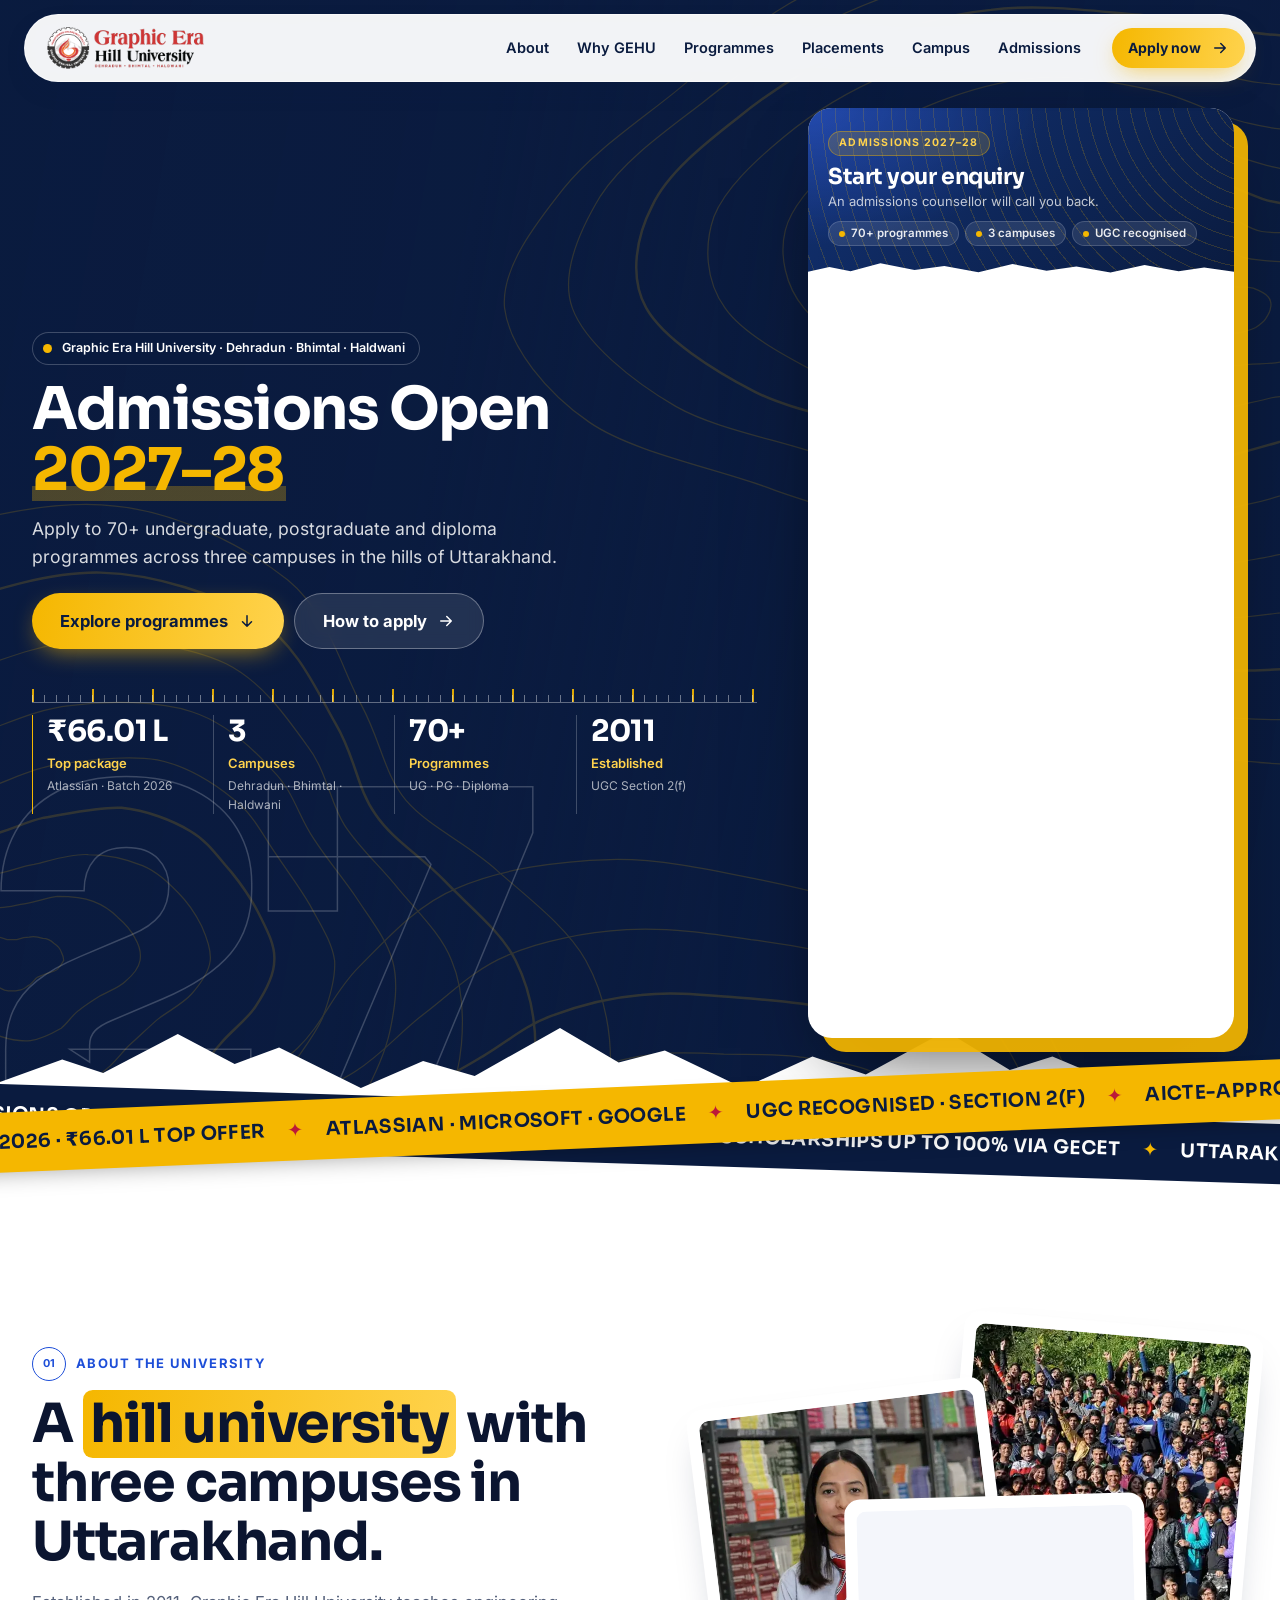
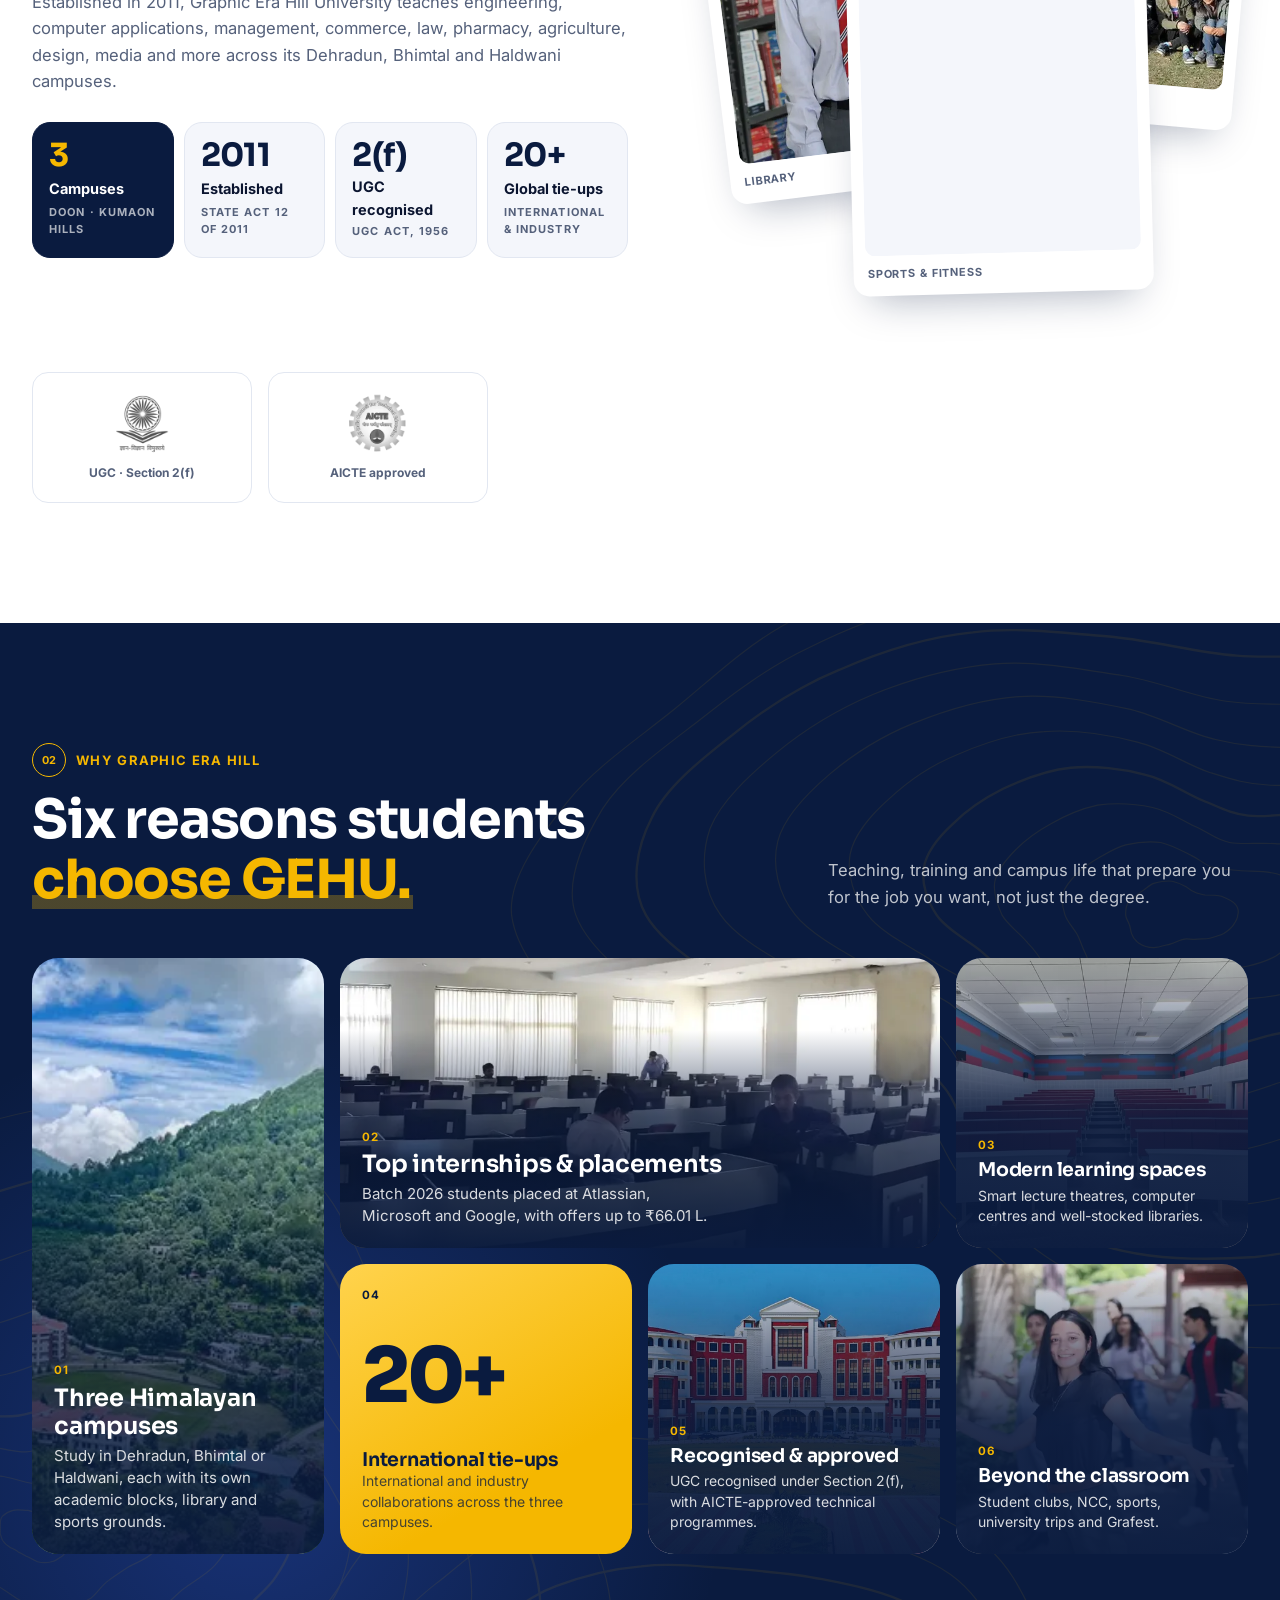
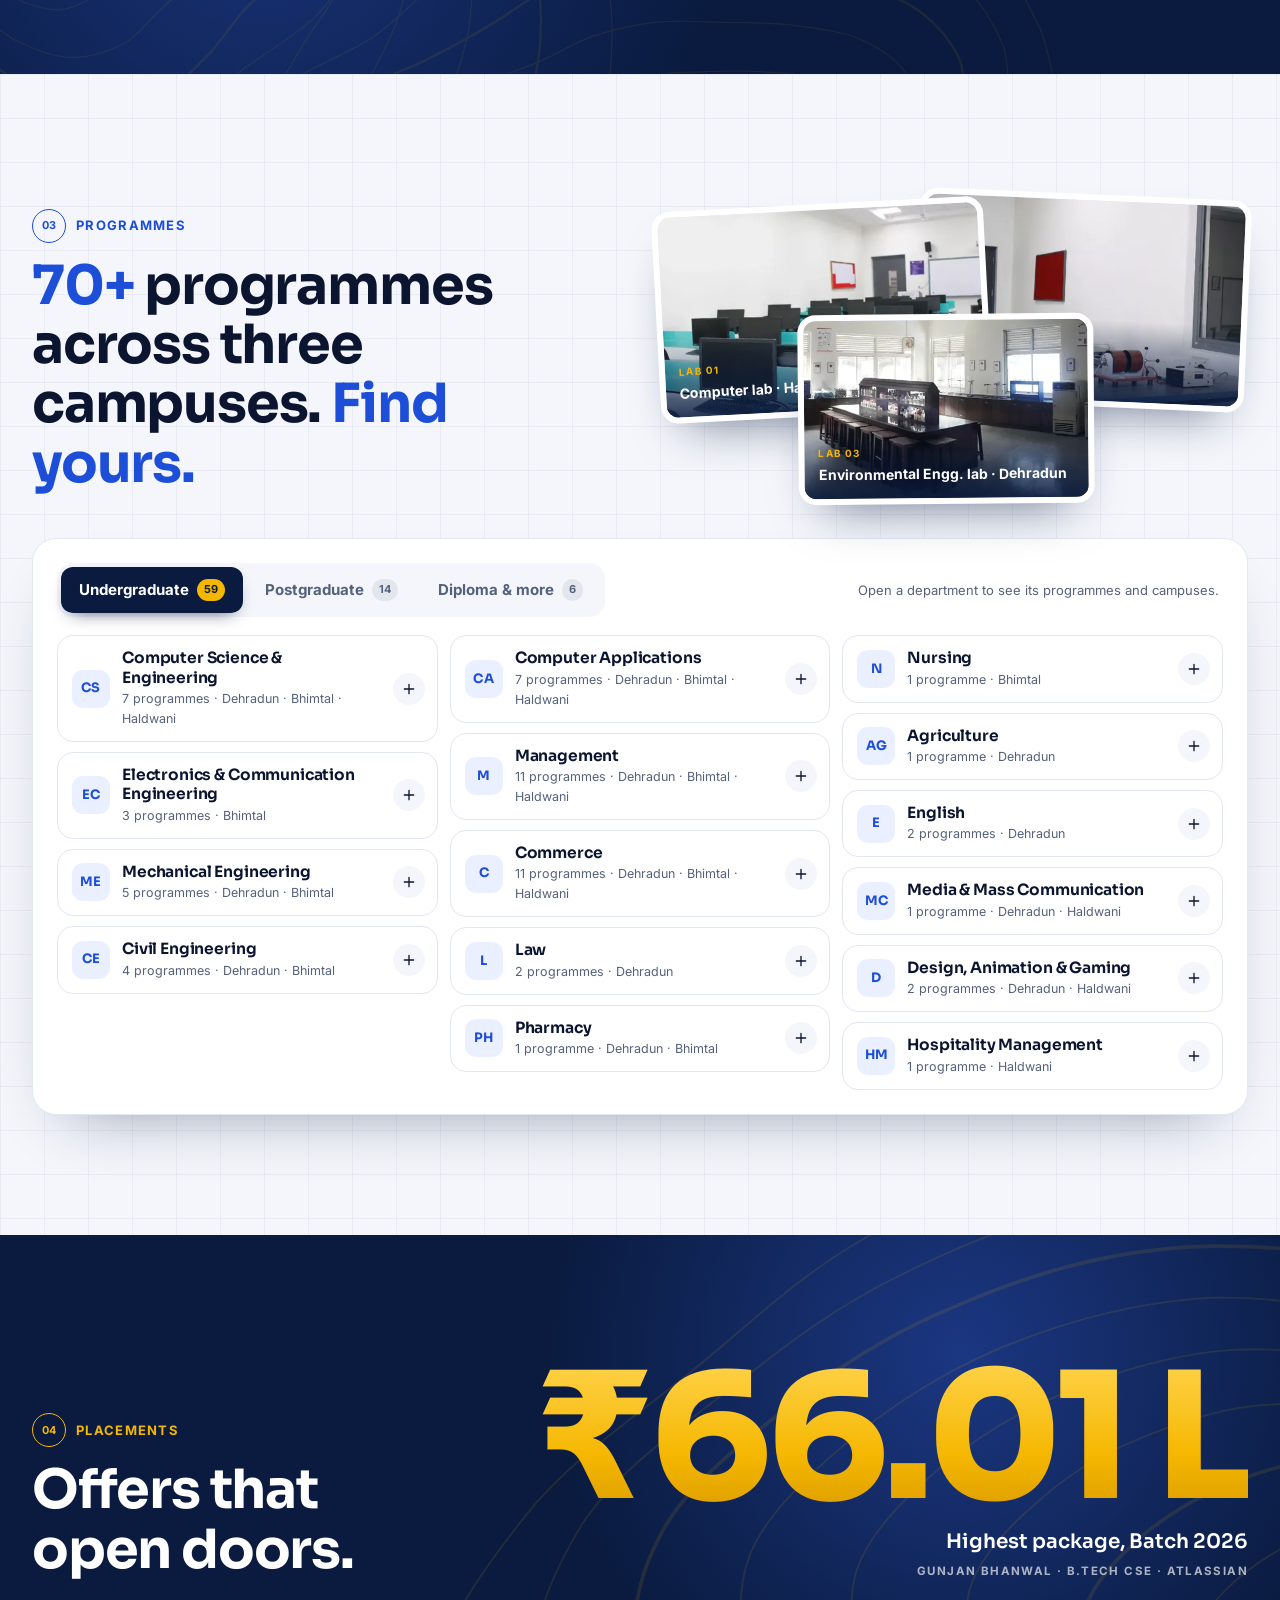
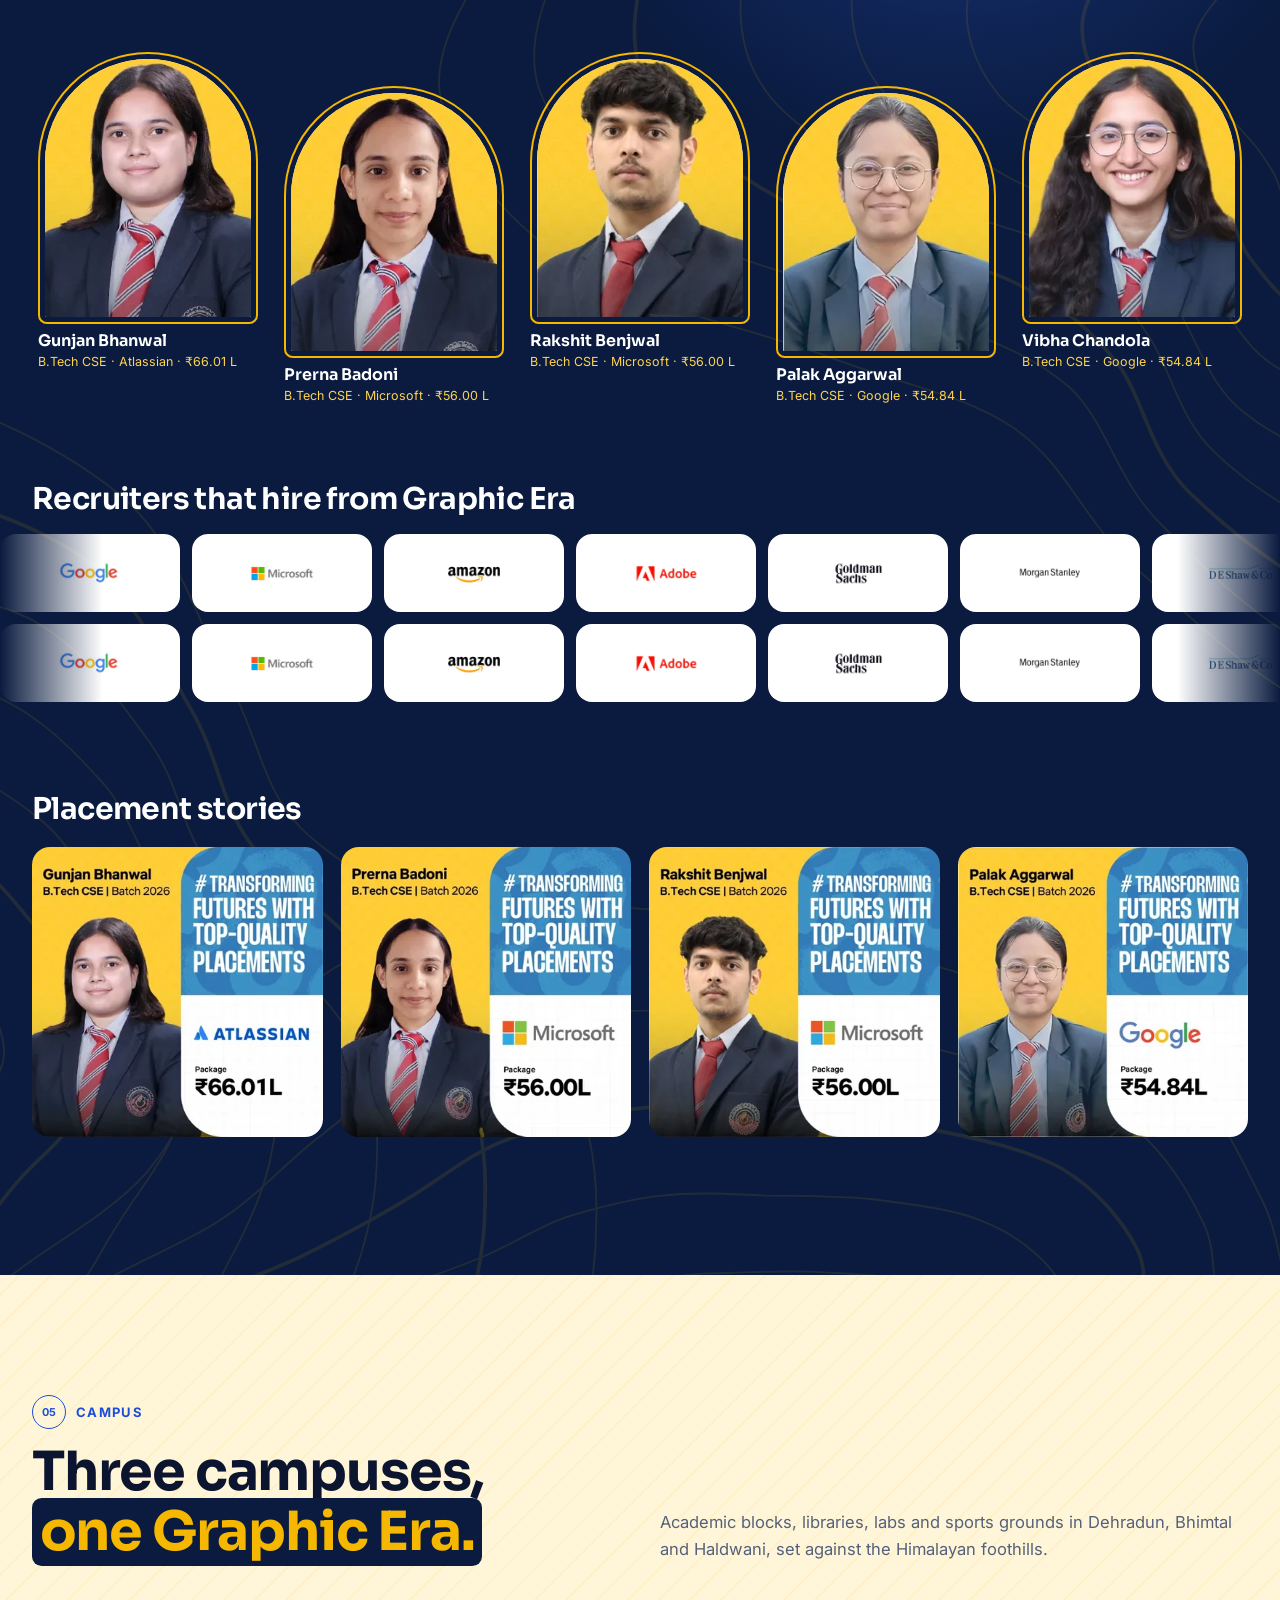
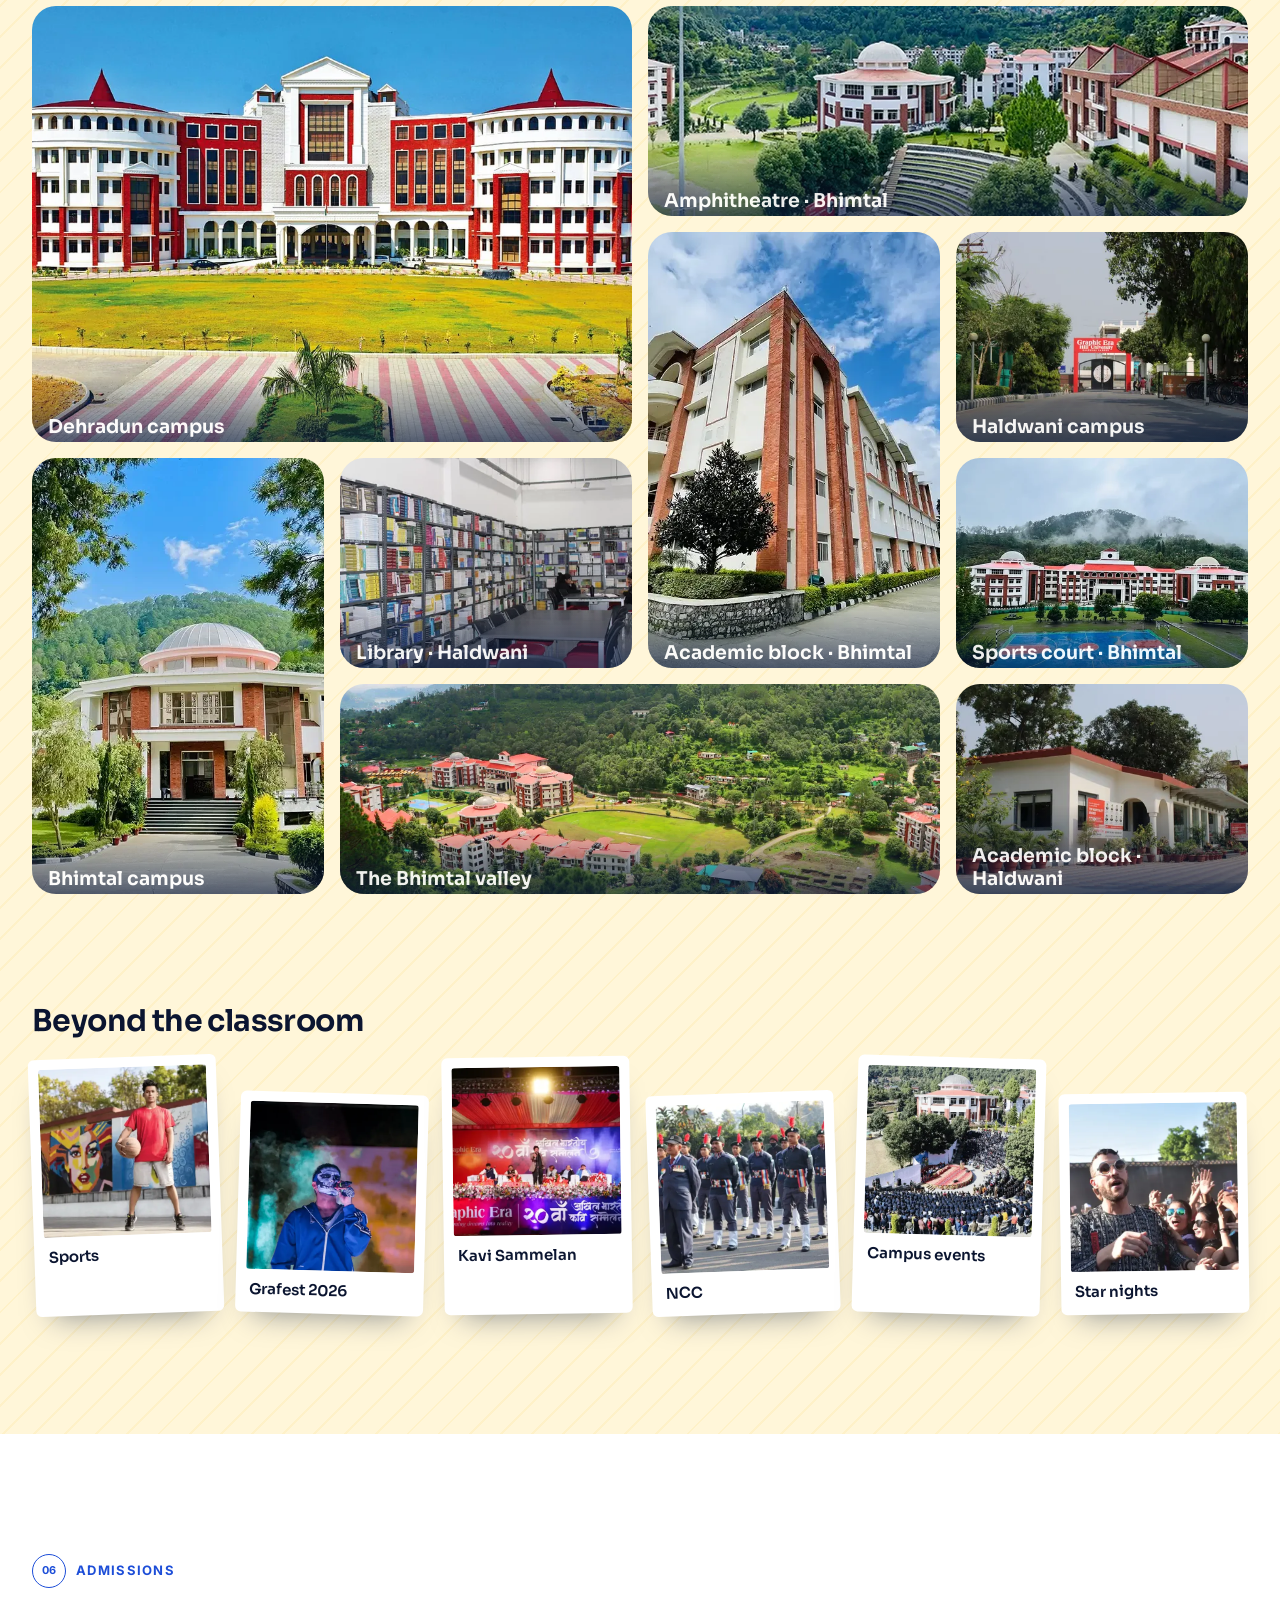
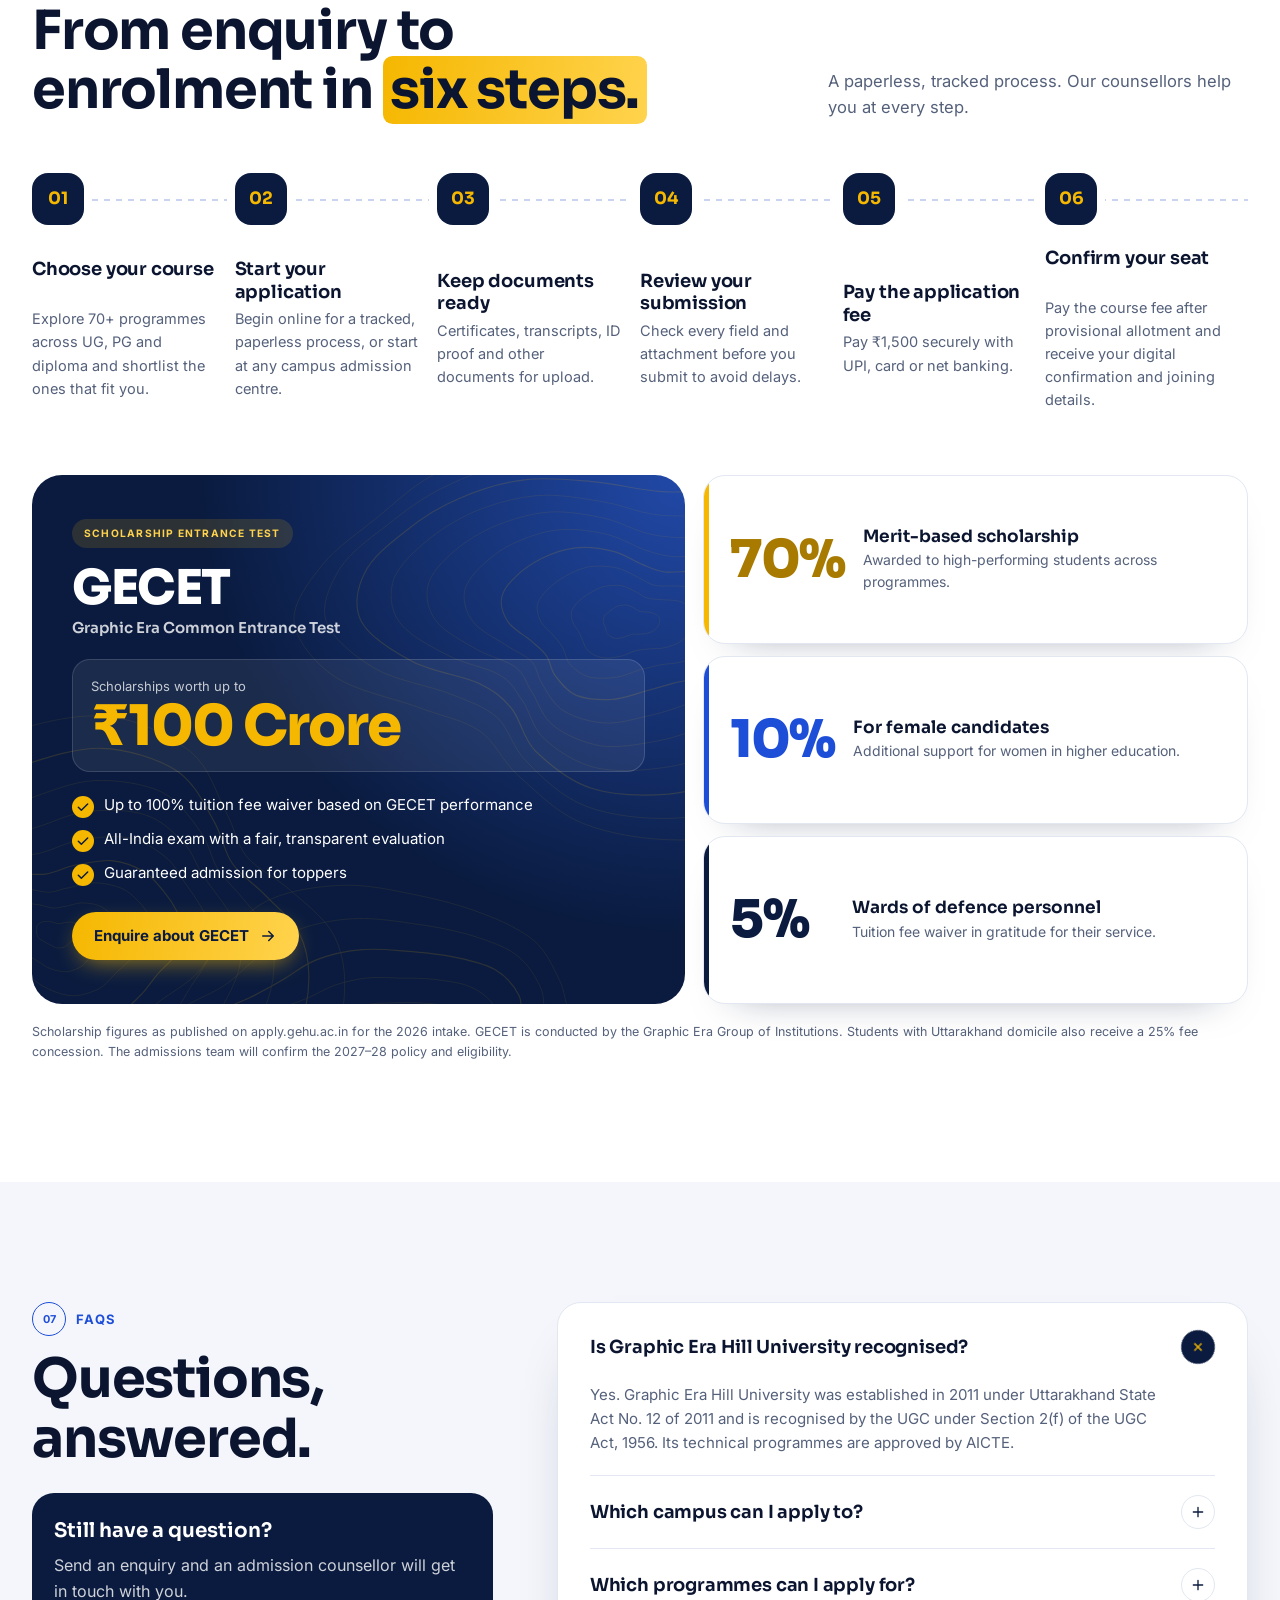
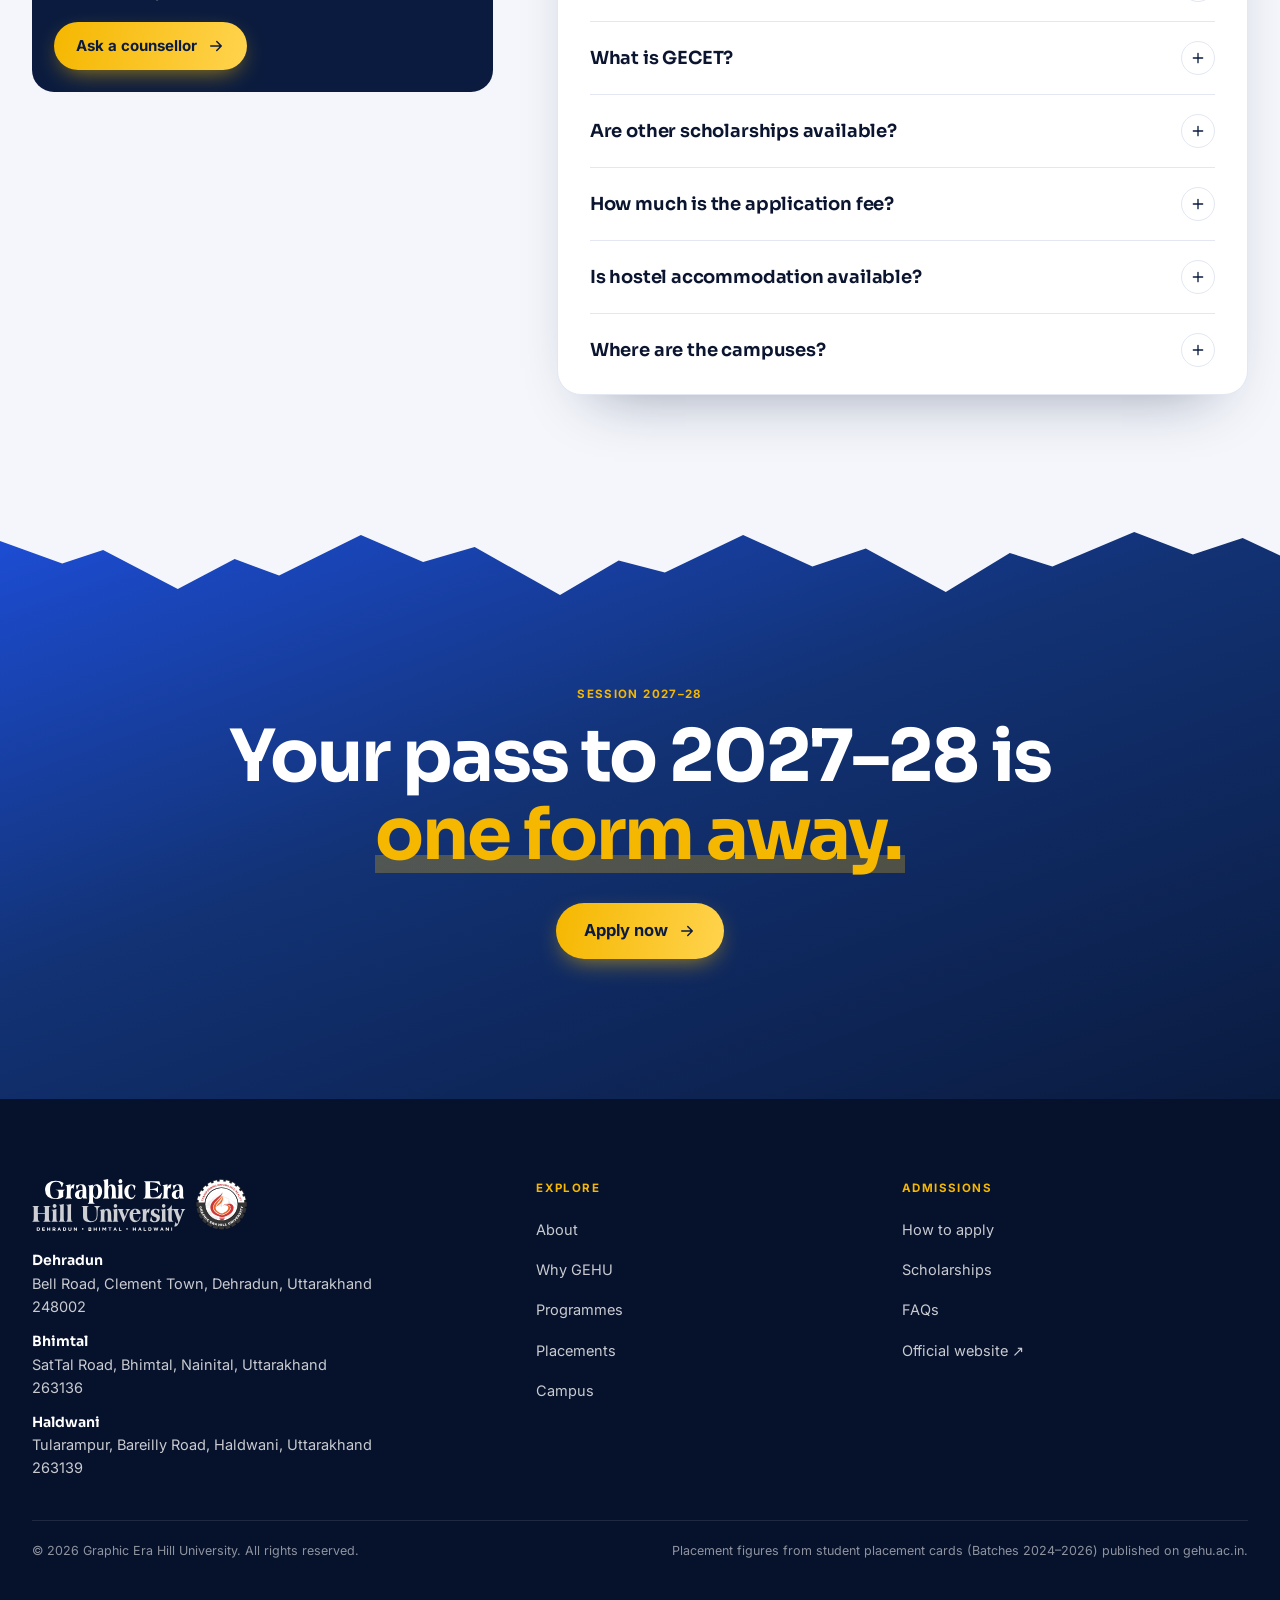
==== commit 13aac92a: "Restore enquiry form header and expand embed" ====
--- a/index.html
+++ b/index.html
@@ -18,7 +18,7 @@
   <link rel="preload" href="assets/fonts/inter.woff2" as="font" type="font/woff2" crossorigin>
   <link rel="preload" as="image" imagesrcset="assets/img/hero/dehradun-main-building-640.webp 640w, assets/img/hero/dehradun-main-building-1024.webp 1024w, assets/img/hero/dehradun-main-building-1440.webp 1440w, assets/img/hero/dehradun-main-building-1800.webp 1800w" imagesizes="100vw" media="(min-width: 861px)" fetchpriority="high">
   <link rel="preload" as="image" imagesrcset="assets/img/hero/dehradun-campus-640.webp 640w, assets/img/hero/dehradun-campus-1024.webp 1024w, assets/img/hero/dehradun-campus-1280.webp 1280w" imagesizes="100vw" media="(max-width: 860px)" fetchpriority="high">
-  <link rel="stylesheet" href="assets/css/style.css?v=6">
+  <link rel="stylesheet" href="assets/css/style.css?v=7">
   <script type="application/ld+json">{"@context":"https://schema.org","@type":"CollegeOrUniversity","name":"Graphic Era Hill University","url":"https://gehu.ac.in","foundingDate":"2011","address":{"@type":"PostalAddress","streetAddress":"Bell Road, Clement Town","addressLocality":"Dehradun","addressRegion":"Uttarakhand","postalCode":"248002","addressCountry":"IN"}}</script>
 </head>
 <body>
@@ -104,8 +104,18 @@
         </div>
       </div>
       <!-- NoPaperForms admissions enquiry widget -->
-      <div class="hero__slot" id="apply" aria-label="Admissions enquiry form">
-        <div class="npf_wgts" data-height="650px" data-w="0285642c9a8379d66d47064c458f6a02"></div>
+      <div class="hero__slot" id="apply" aria-labelledby="enquiry-title">
+        <div class="hero__form-head">
+          <p class="hero__form-kicker">Admissions 2027–28</p>
+          <h2 class="hero__form-title" id="enquiry-title">Start your enquiry</h2>
+          <p class="hero__form-subtitle">An admissions counsellor will call you back.</p>
+          <ul class="hero__form-facts" aria-label="University facts">
+            <li>70+ programmes</li>
+            <li>3 campuses</li>
+            <li>UGC recognised</li>
+          </ul>
+        </div>
+        <div class="npf_wgts" data-height="760px" data-w="0285642c9a8379d66d47064c458f6a02"></div>
       </div>
     </div>
     <svg class="ridge ridge--hero" aria-hidden="true"><use href="#ridge"/></svg>
--- a/assets/css/style.css
+++ b/assets/css/style.css
@@ -111,11 +111,20 @@
 .alt__note{font-size:12px;color:rgba(255,255,255,.66)}
 
 /* NoPaperForms enquiry widget */
-.hero__slot{scroll-margin-top:100px;position:relative;z-index:1;width:min(100% - 10px,460px);min-height:1050px;margin:28px auto 42px;border-radius:24px;overflow:hidden;color:var(--text);
+.hero__slot{scroll-margin-top:100px;position:relative;z-index:1;width:min(100% - 10px,460px);margin:28px auto 42px;border-radius:24px;overflow:hidden;color:var(--text);
   background:#fff;
   box-shadow:10px 10px 0 rgba(245,183,0,.92),0 40px 80px -30px rgba(0,0,0,.75)}
-.npf_wgts{min-height:1050px}
-.npf_wgts iframe{display:block;width:100%;min-height:1050px!important;border:0}
+.hero__form-head{position:relative;padding:20px 20px 32px;overflow:hidden;color:#fff;
+  background:repeating-radial-gradient(circle at 108% -12%,transparent 0 13px,rgba(245,183,0,.17) 13px 14px),radial-gradient(90% 130% at 0% 0%,rgba(59,107,255,.42),transparent 62%),linear-gradient(135deg,#123274 0%,#0A1B3F 100%)}
+.hero__form-head::after{content:"";position:absolute;inset:auto 0 0;height:17px;background:#fff;clip-path:polygon(0 100%,0 62%,5% 34%,10% 58%,17% 12%,25% 52%,32% 28%,40% 64%,48% 16%,56% 56%,63% 30%,71% 66%,79% 22%,87% 58%,93% 36%,100% 62%,100% 100%)}
+.hero__form-kicker{display:inline-block;margin-bottom:8px;padding:3px 10px;border-radius:999px;background:rgba(245,183,0,.16);border:1px solid rgba(245,183,0,.4);font-size:10.5px;font-weight:700;letter-spacing:.12em;text-transform:uppercase;color:#FFD34D}
+.hero__form-title{margin:0 0 2px;font-family:var(--display);font-size:22px;line-height:1.2;font-weight:700;letter-spacing:-.02em;color:#fff}
+.hero__form-subtitle{font-size:13px;line-height:1.45;color:rgba(255,255,255,.74)}
+.hero__form-facts{display:flex;flex-wrap:wrap;gap:6px;margin-top:10px}
+.hero__form-facts li{display:inline-flex;align-items:center;gap:6px;padding:3px 10px;border-radius:999px;background:rgba(255,255,255,.1);border:1px solid rgba(255,255,255,.16);font-size:11.5px;font-weight:600;line-height:1.5;color:rgba(255,255,255,.9)}
+.hero__form-facts li::before{content:"";width:6px;height:6px;flex:none;border-radius:50%;background:var(--gold)}
+.npf_wgts{min-height:1120px}
+.npf_wgts iframe{display:block;width:100%;min-height:1120px!important;border:0}
 
 /* ridge divider */
 .ridge{position:absolute;left:0;width:100%;height:56px;fill:#fff;pointer-events:none}
@@ -439,9 +448,9 @@
   .hero__veil{background:linear-gradient(100deg,rgba(10,27,63,.97) 0,rgba(10,27,63,.9) 34%,rgba(10,27,63,.45) 62%,rgba(10,27,63,.25) 100%),linear-gradient(0deg,rgba(10,27,63,.7),transparent 35%)}
   .hero__year{top:auto;bottom:-3vw;left:-1.5vw;right:auto;font-size:min(36vw,560px)}
   .hero__grid{grid-template-columns:minmax(0,1fr) minmax(340px,440px);align-items:center;gap:clamp(24px,4vw,64px);padding-top:calc(var(--hdr) + 40px);min-height:calc(100vh - 70px)}
-  .hero__slot{width:calc(100% - 14px);min-height:650px;margin:0 14px 0 auto;box-shadow:14px 14px 0 rgba(245,183,0,.92),0 40px 80px -30px rgba(0,0,0,.75)}
-  .npf_wgts{min-height:650px}
-  .npf_wgts iframe{min-height:650px!important}
+  .hero__slot{width:calc(100% - 14px);margin:0 14px 0 auto;box-shadow:14px 14px 0 rgba(245,183,0,.92),0 40px 80px -30px rgba(0,0,0,.75)}
+  .npf_wgts{min-height:760px}
+  .npf_wgts iframe{min-height:760px!important}
   .hero__title{font-size:clamp(42px,4.6vw,72px);line-height:1.04}
   .hero__lede{font-size:17.5px}
   .alt{margin:40px 0 0;position:relative}
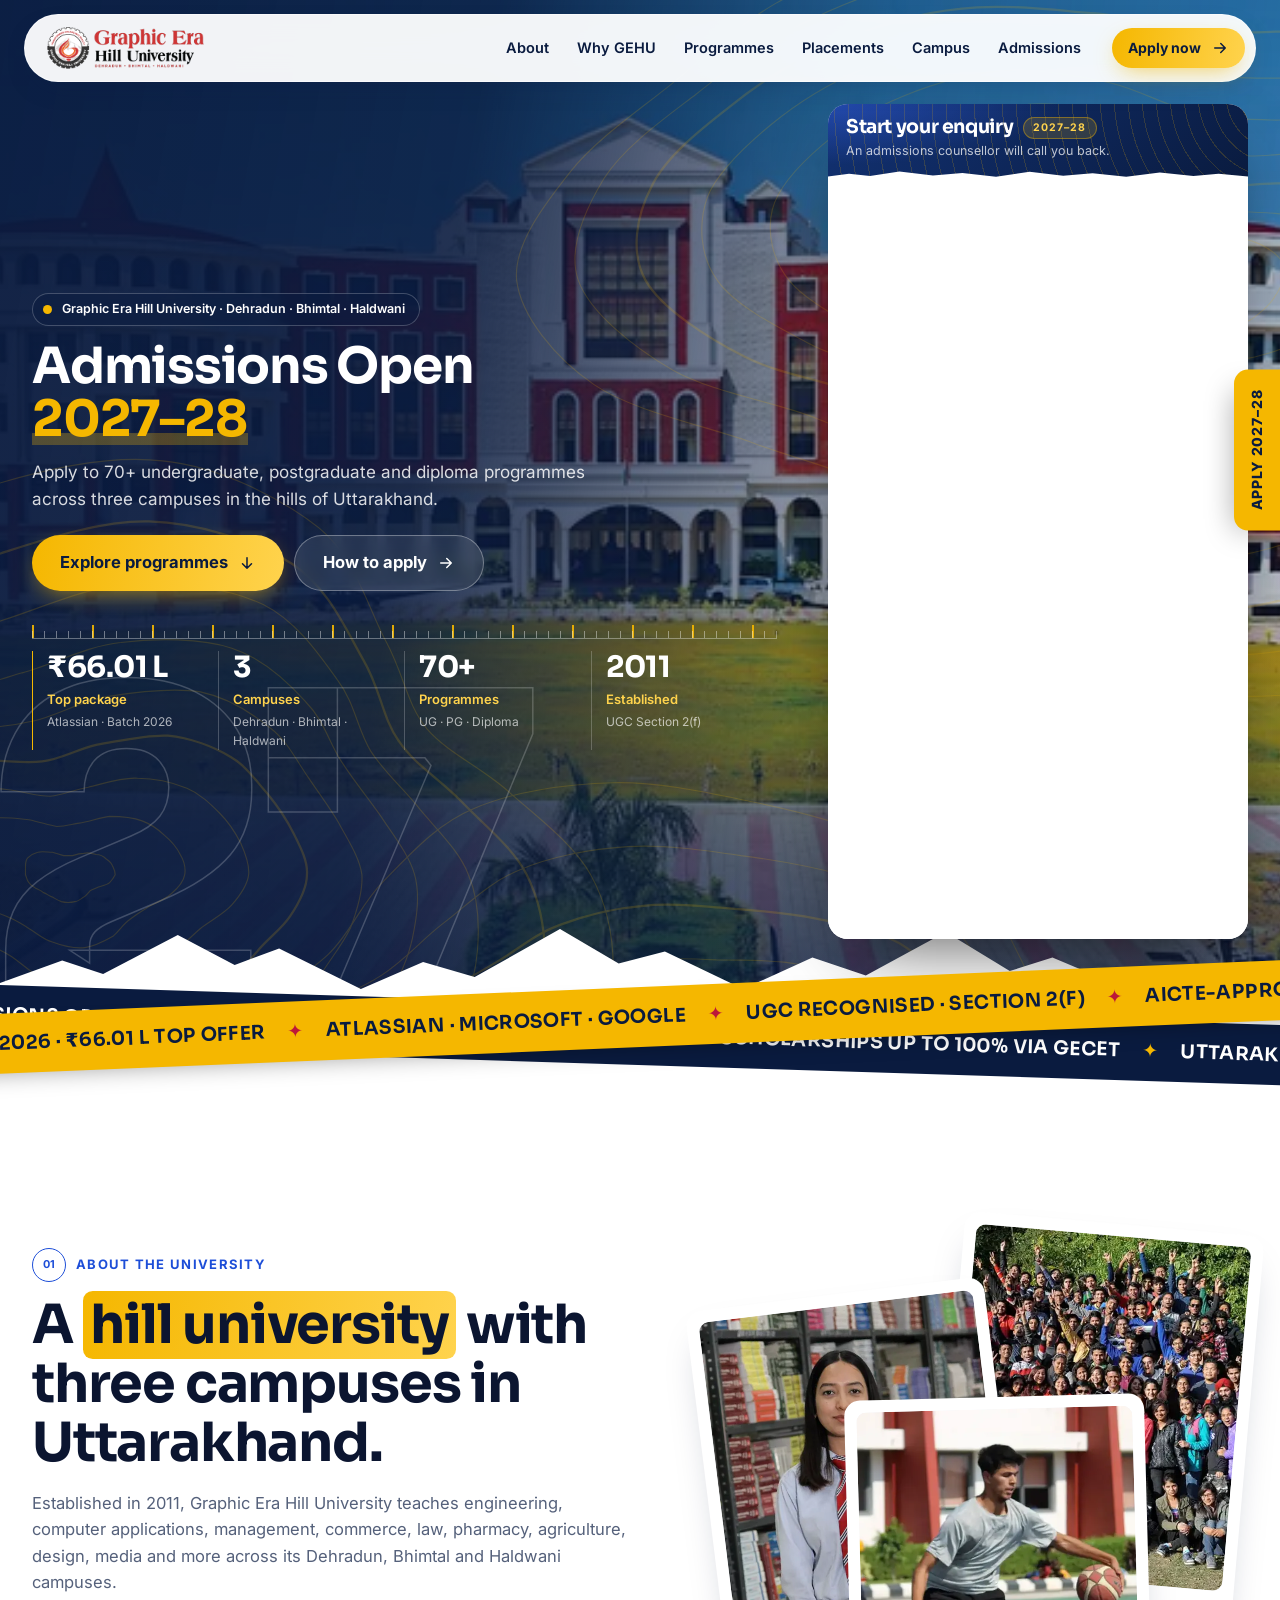
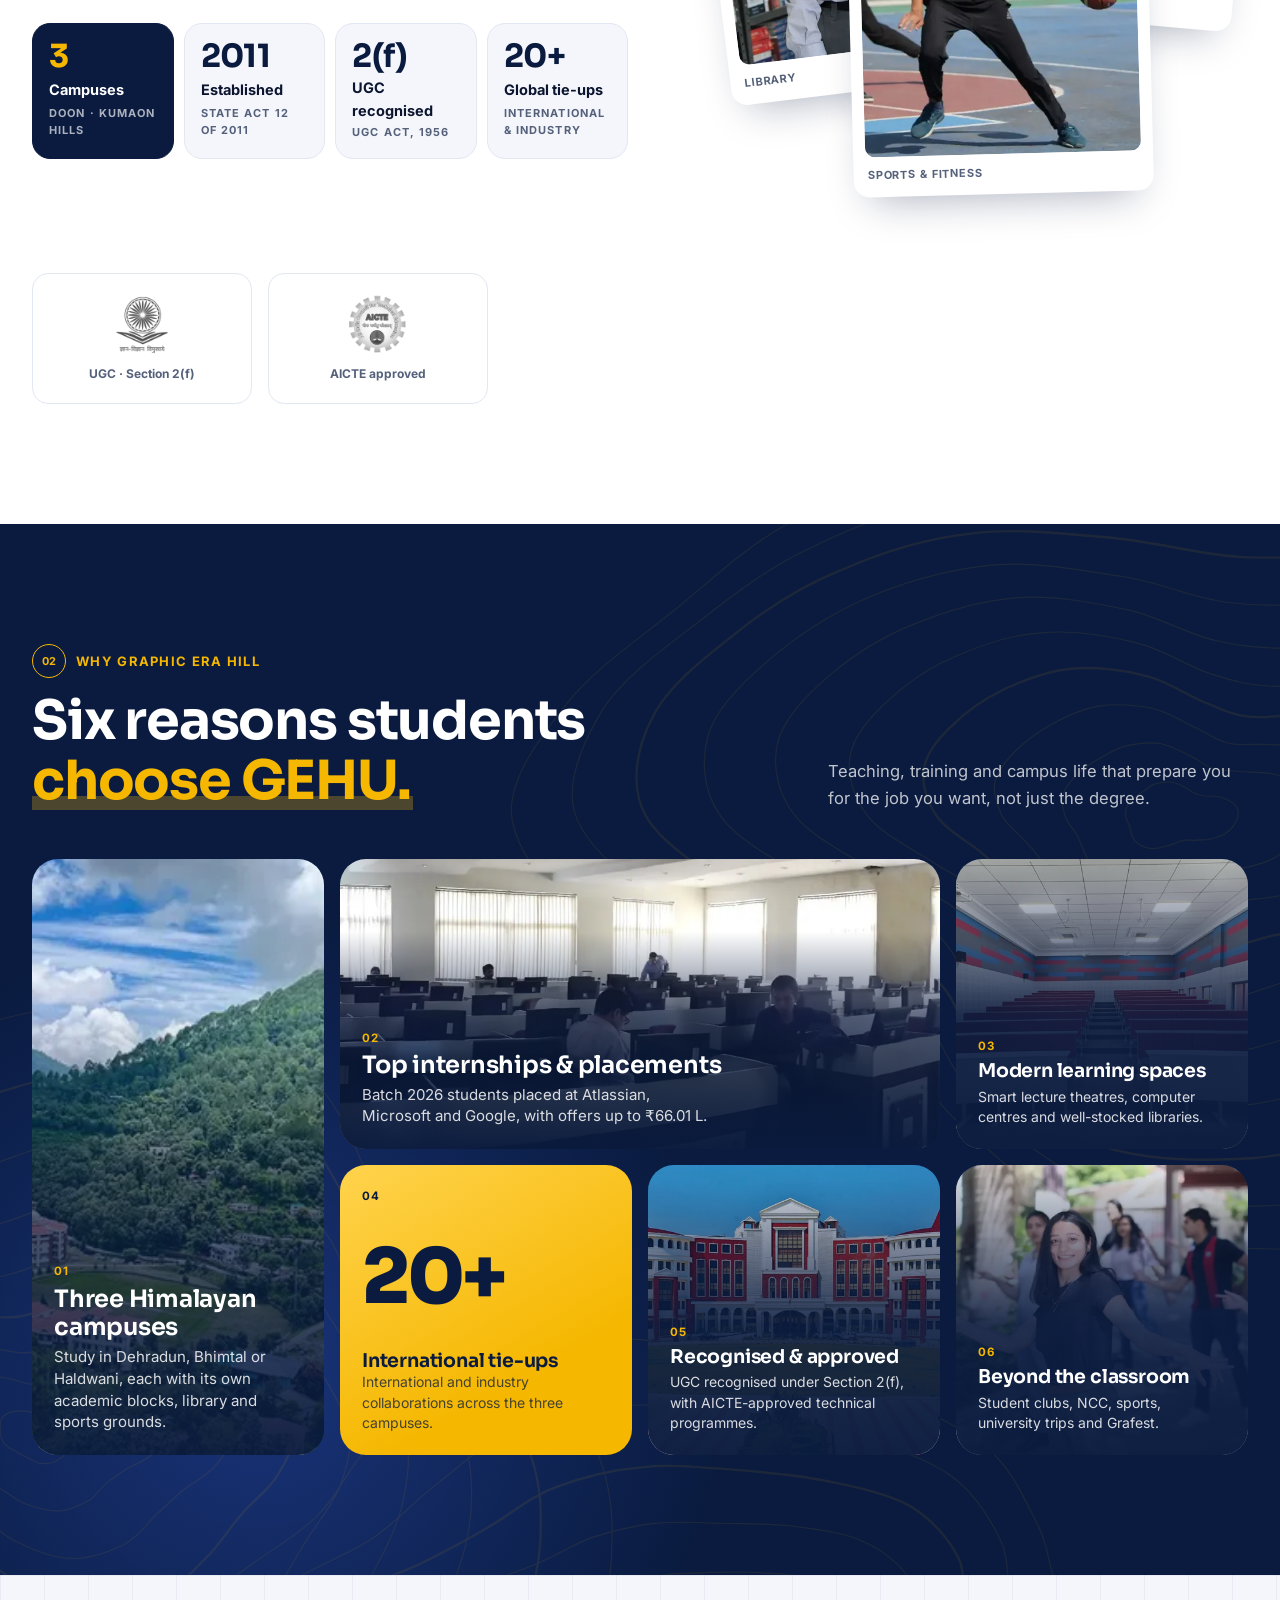
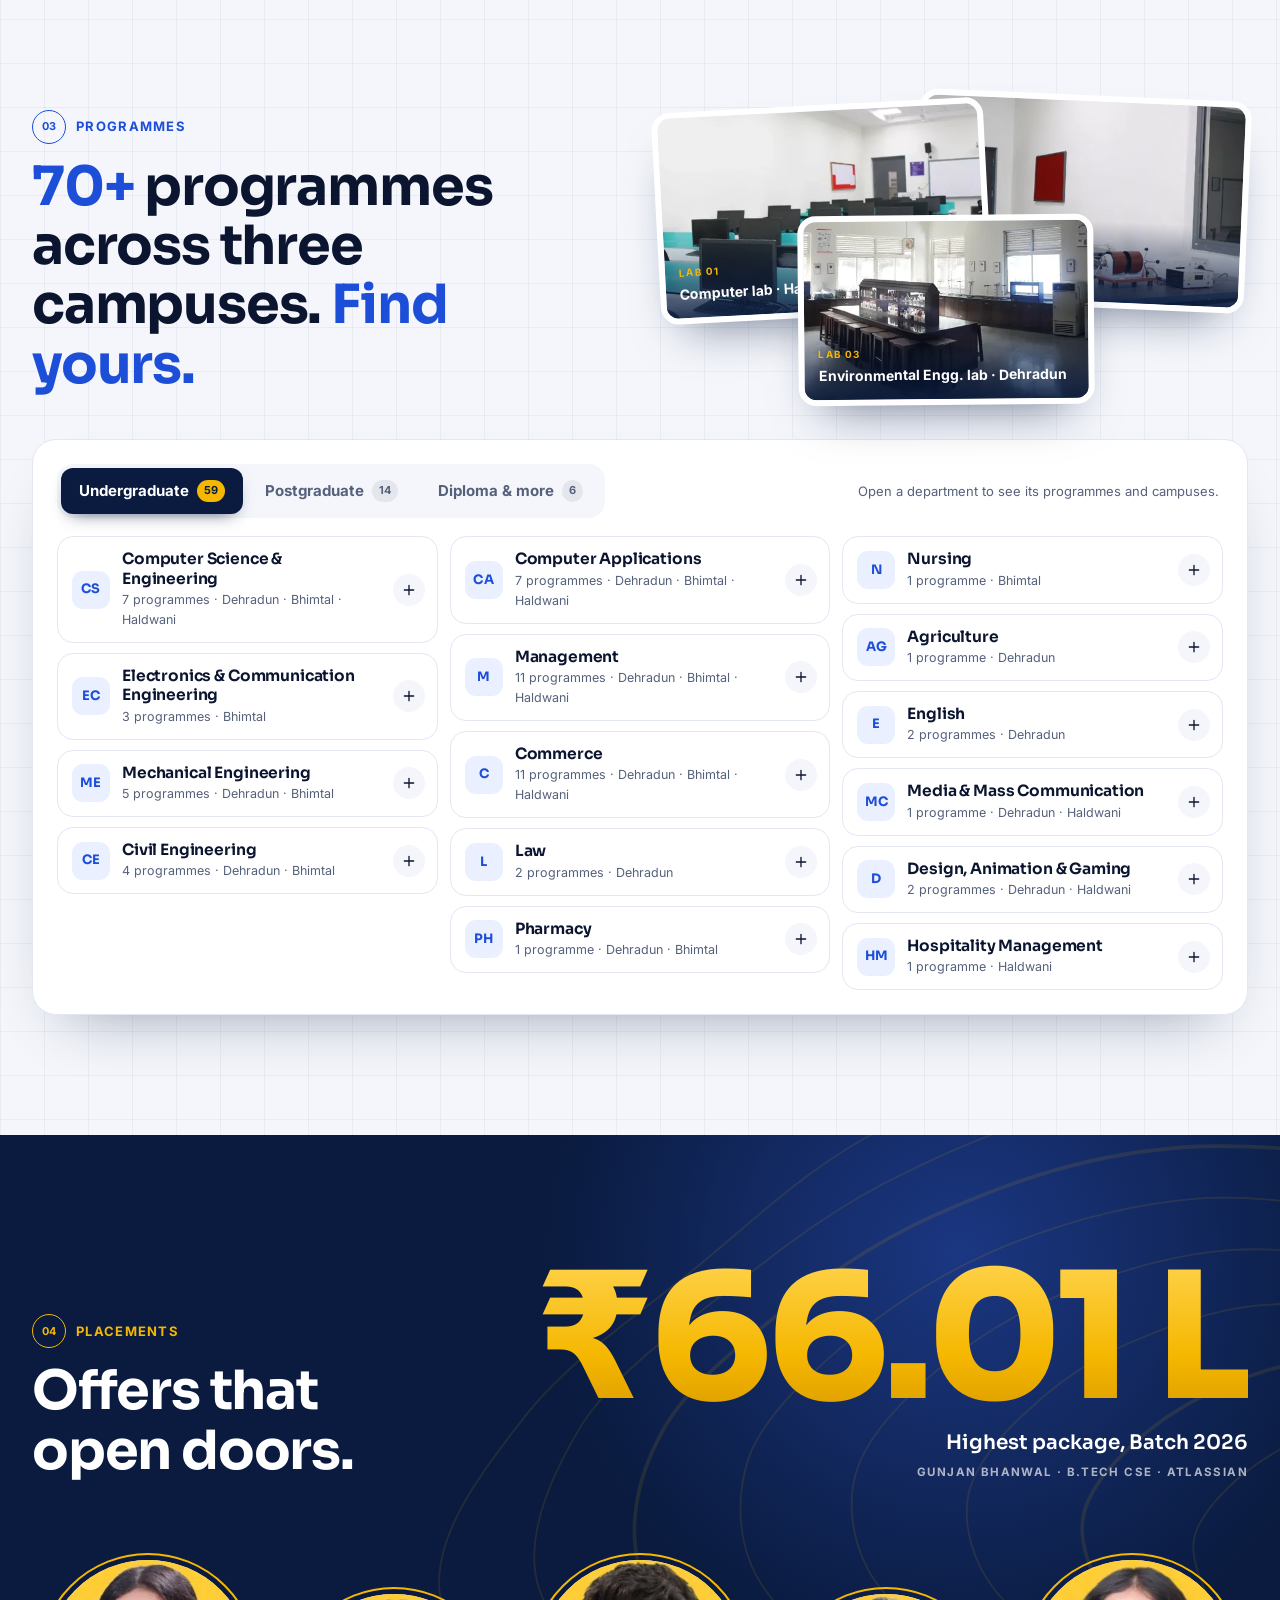
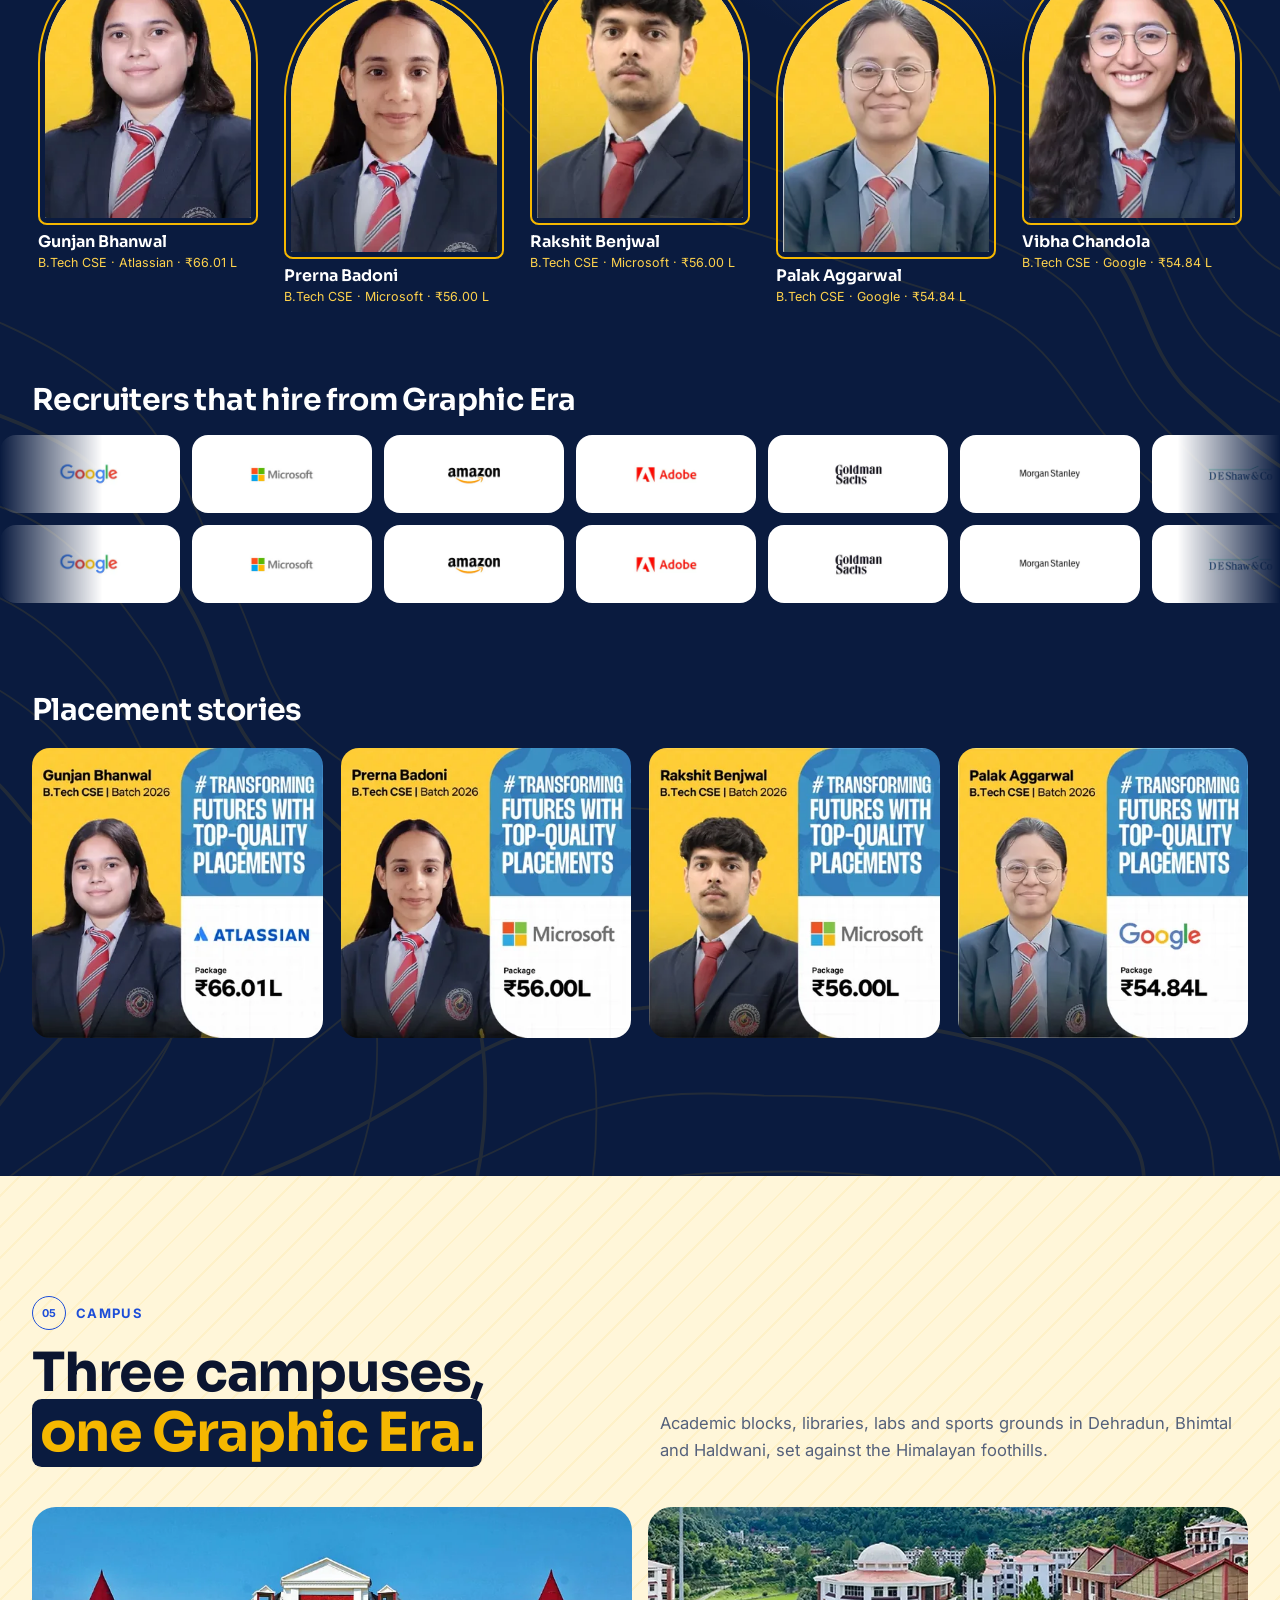
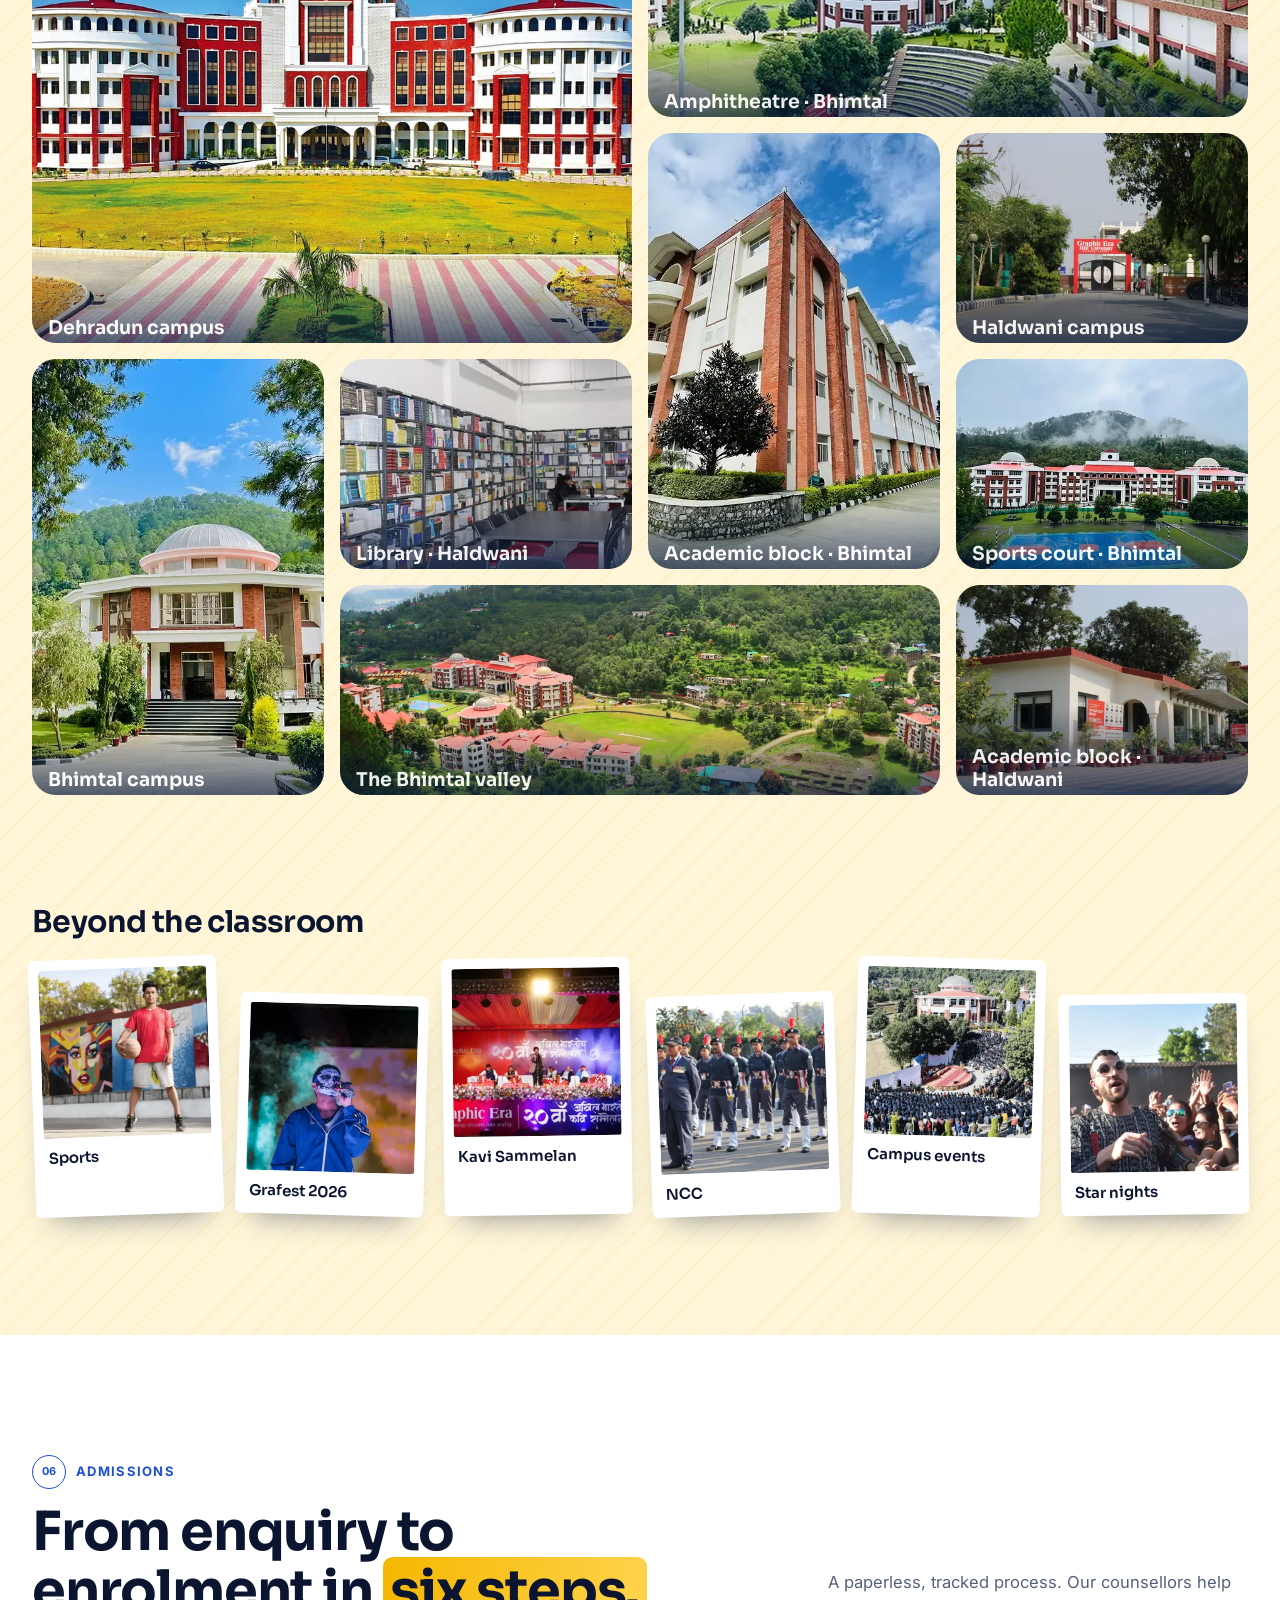
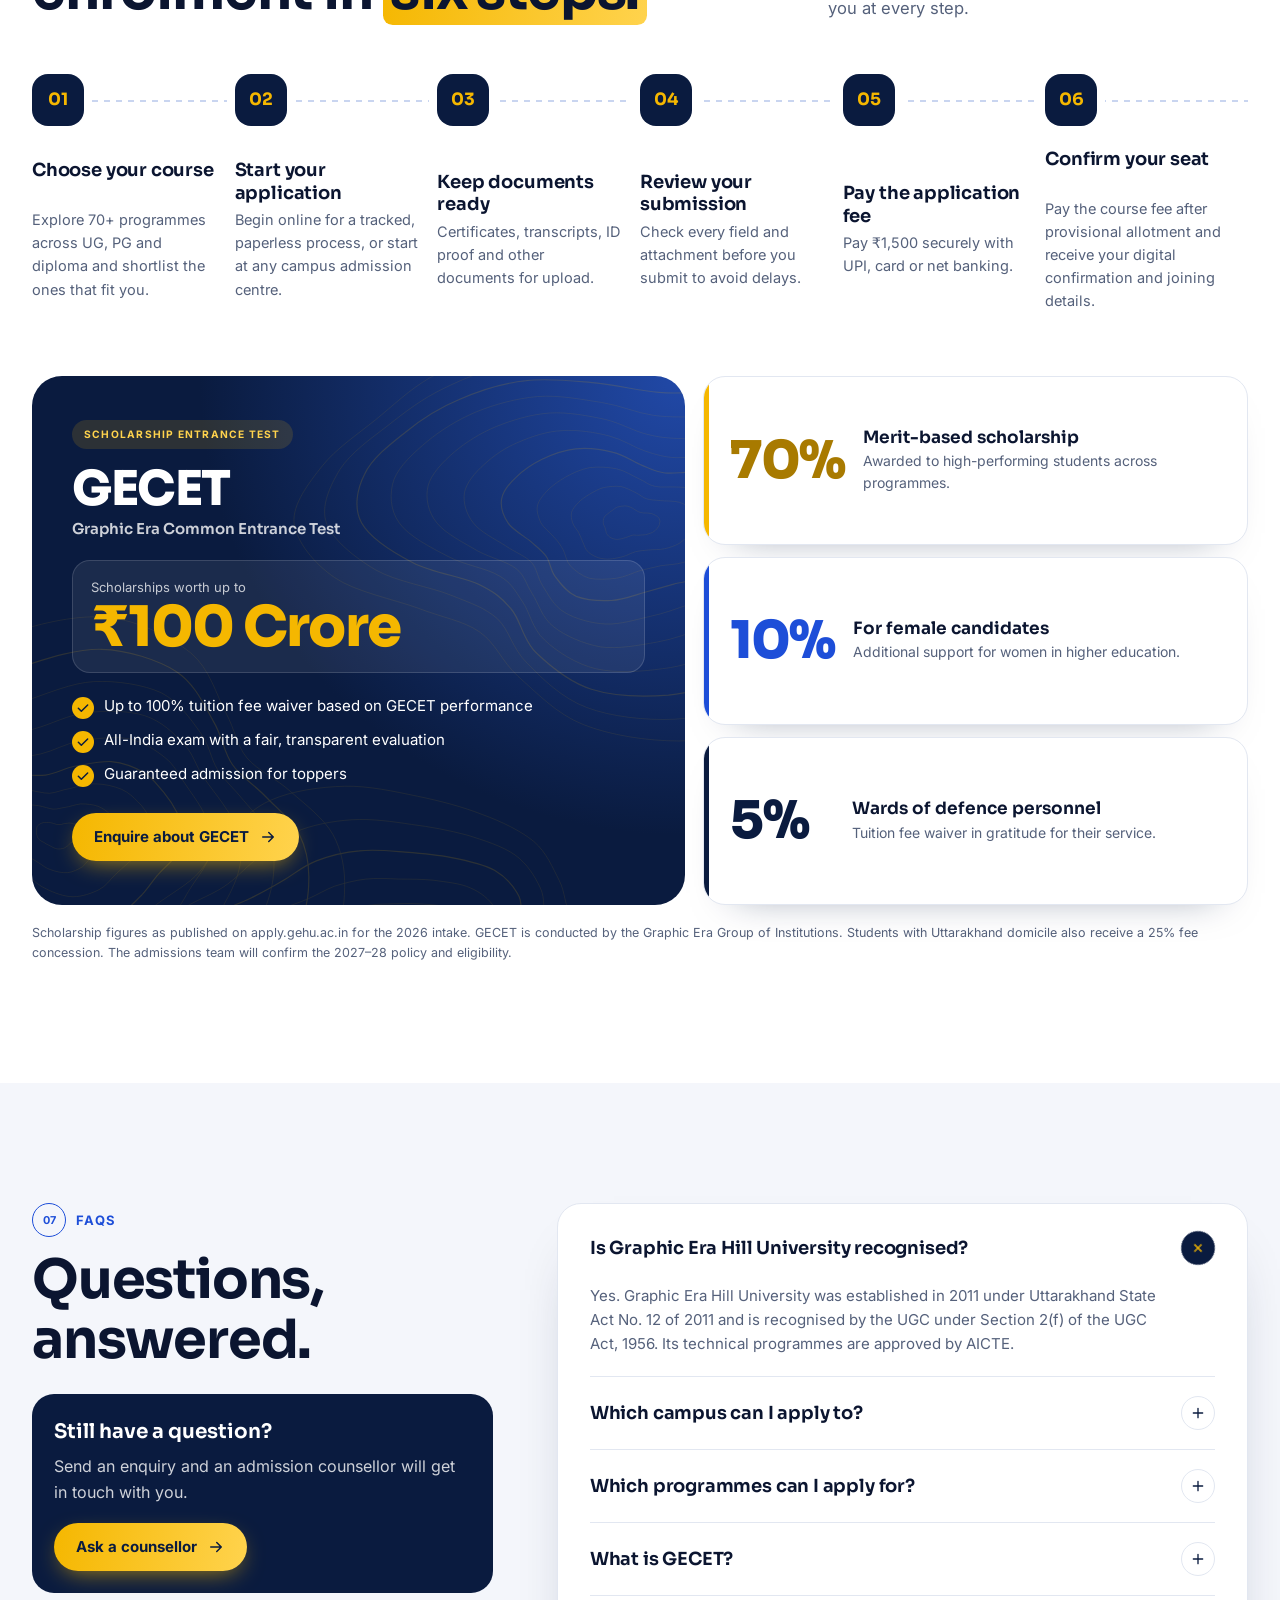
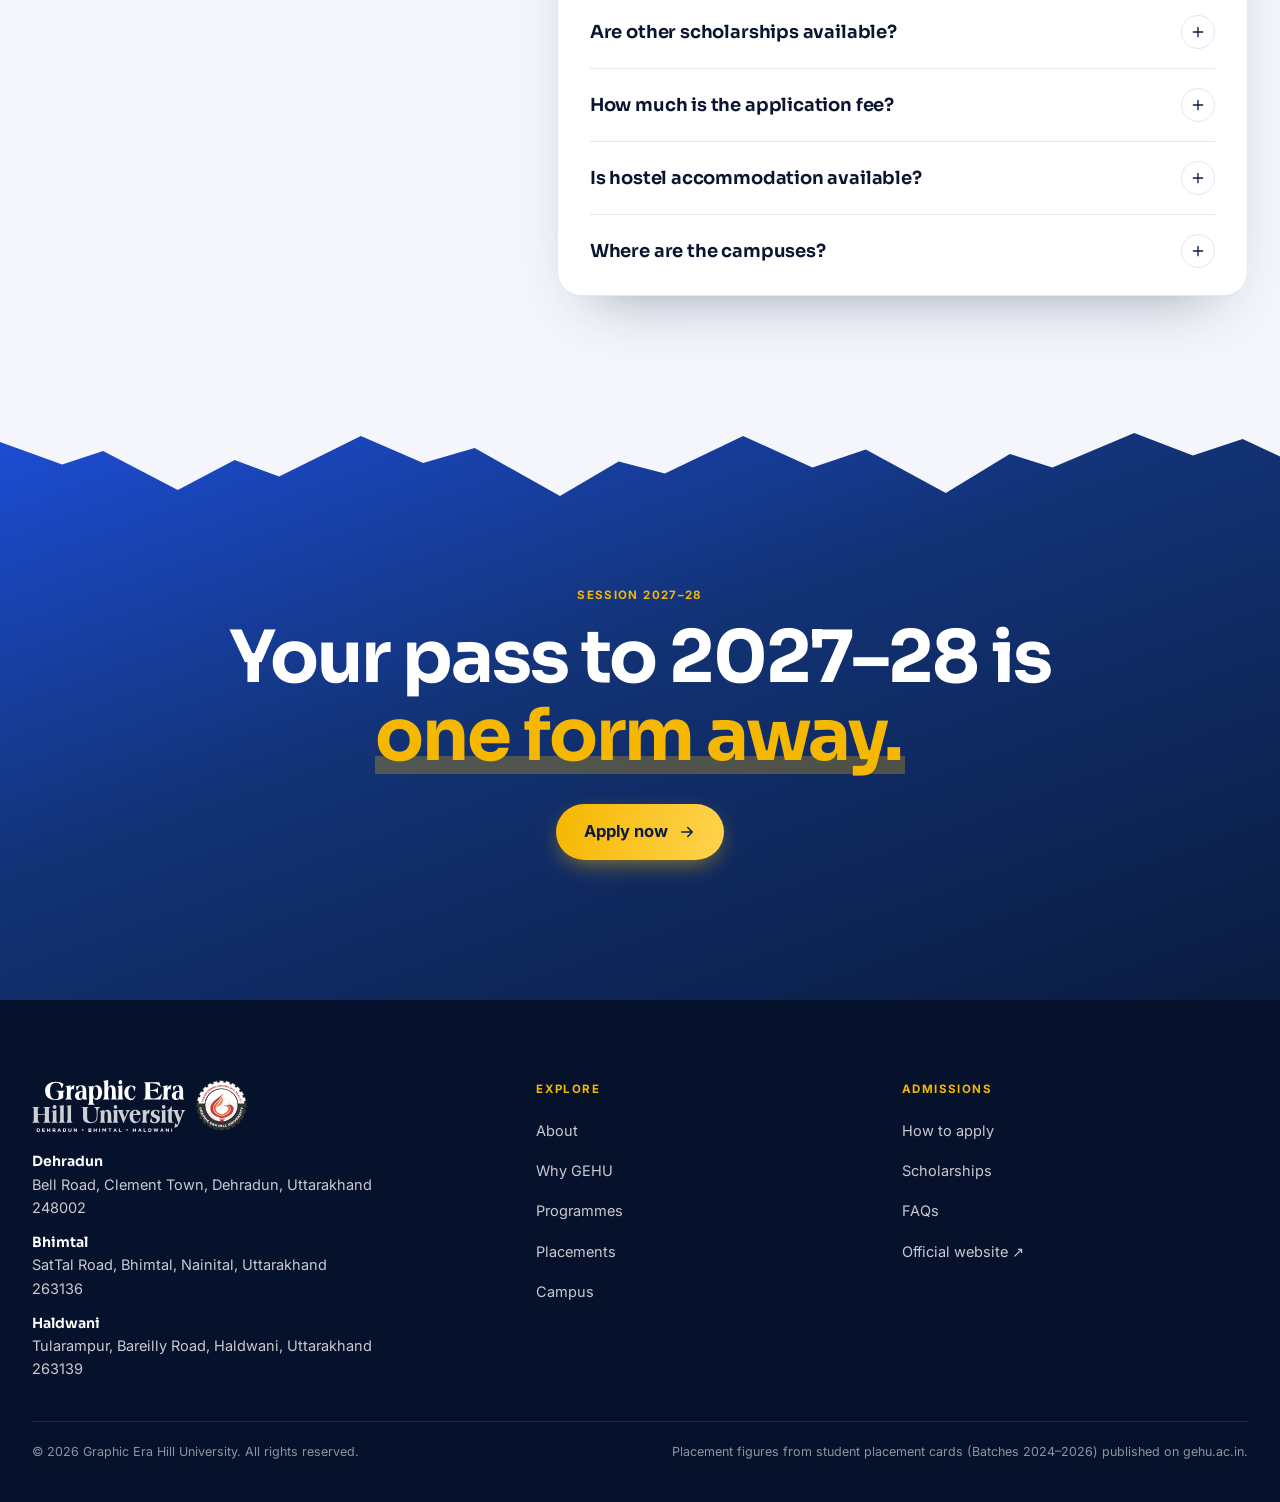
==== commit 2ae3ded8: "dfgh" ====
--- a/index.html
+++ b/index.html
@@ -18,7 +18,7 @@
   <link rel="preload" href="assets/fonts/inter.woff2" as="font" type="font/woff2" crossorigin>
   <link rel="preload" as="image" imagesrcset="assets/img/hero/dehradun-main-building-640.webp 640w, assets/img/hero/dehradun-main-building-1024.webp 1024w, assets/img/hero/dehradun-main-building-1440.webp 1440w, assets/img/hero/dehradun-main-building-1800.webp 1800w" imagesizes="100vw" media="(min-width: 861px)" fetchpriority="high">
   <link rel="preload" as="image" imagesrcset="assets/img/hero/dehradun-campus-640.webp 640w, assets/img/hero/dehradun-campus-1024.webp 1024w, assets/img/hero/dehradun-campus-1280.webp 1280w" imagesizes="100vw" media="(max-width: 860px)" fetchpriority="high">
-  <link rel="stylesheet" href="assets/css/style.css?v=7">
+  <link rel="stylesheet" href="assets/css/style.css?v=8">
   <script type="application/ld+json">{"@context":"https://schema.org","@type":"CollegeOrUniversity","name":"Graphic Era Hill University","url":"https://gehu.ac.in","foundingDate":"2011","address":{"@type":"PostalAddress","streetAddress":"Bell Road, Clement Town","addressLocality":"Dehradun","addressRegion":"Uttarakhand","postalCode":"248002","addressCountry":"IN"}}</script>
 </head>
 <body>
@@ -104,17 +104,12 @@
         </div>
       </div>
       <!-- NoPaperForms admissions enquiry widget -->
-      <div class="hero__slot" id="apply" aria-labelledby="enquiry-title">
+      <div class="hero__slot" id="apply" aria-label="Admissions enquiry form">
         <div class="hero__form-head">
-          <p class="hero__form-kicker">Admissions 2027–28</p>
-          <h2 class="hero__form-title" id="enquiry-title">Start your enquiry</h2>
+          <h2 class="hero__form-title">Start your enquiry <span class="hero__form-badge">2027–28</span></h2>
           <p class="hero__form-subtitle">An admissions counsellor will call you back.</p>
-          <ul class="hero__form-facts" aria-label="University facts">
-            <li>70+ programmes</li>
-            <li>3 campuses</li>
-            <li>UGC recognised</li>
-          </ul>
-        </div>
+        </div>
+        <!-- Form height is controlled by --form-h in style.css (keep data-height equal to it) -->
         <div class="npf_wgts" data-height="760px" data-w="0285642c9a8379d66d47064c458f6a02"></div>
       </div>
     </div>
@@ -372,11 +367,17 @@
   <a class="dock__btn" href="#programmes"><svg aria-hidden="true"><use href="#i-cap"/></svg>Programmes</a>
   <a class="dock__btn dock__btn--gold" href="#apply">Apply now<svg aria-hidden="true"><use href="#i-arrow"/></svg></a>
 </nav>
-<script type="text/javascript">
-  var s = document.createElement("script");
-  s.type = "text/javascript";
+<a class="tab-apply" href="#apply" aria-label="Apply now for 2027–28"><span>Apply 2027–28</span></a>
+<script>
+  // NoPaperForms only serves whitelisted domains; locally it shows "403".
+  // On file:// / localhost / LAN IPs, show a same-size blank card instead so the layout can be checked.
+  if (/^(localhost|127\.|192\.168\.|10\.|$)/.test(location.hostname)) {
+    document.querySelector('.npf_wgts').classList.add('is-preview');
+  }
+  var s = document.createElement('script');
+  s.type = 'text/javascript';
   s.async = true;
-  s.src = "https://ke9zjmq4xn.in4.widgets.nopaperforms.com/vemwgts.js";
+  s.src = 'https://ke9zjmq4xn.in4.widgets.nopaperforms.com/vemwgts.js';
   document.body.appendChild(s);
 </script>
 </body>
--- a/assets/css/style.css
+++ b/assets/css/style.css
@@ -110,21 +110,24 @@
 .alt__label{font-size:13px;font-weight:600;color:var(--gold-2)}
 .alt__note{font-size:12px;color:rgba(255,255,255,.66)}
 
-/* NoPaperForms enquiry widget */
-.hero__slot{scroll-margin-top:100px;position:relative;z-index:1;width:min(100% - 10px,460px);margin:28px auto 42px;border-radius:24px;overflow:hidden;color:var(--text);
+/* NoPaperForms enquiry widget card (same design as the GEU page, D:\CP\visitpage) */
+/* --form-h = the widget's natural content height. Set it once (and keep data-height in index.html equal):
+   if the live form shows its own scrollbar, raise it; if there is empty space under Submit, lower it. */
+.hero__slot{--form-h:760px;--card-h:calc(var(--form-h) + 72px);scroll-margin-top:100px;position:relative;z-index:1;width:min(100%,440px);margin:24px auto 36px;border-radius:20px;overflow:hidden;color:var(--text);
   background:#fff;
-  box-shadow:10px 10px 0 rgba(245,183,0,.92),0 40px 80px -30px rgba(0,0,0,.75)}
-.hero__form-head{position:relative;padding:20px 20px 32px;overflow:hidden;color:#fff;
+  box-shadow:0 30px 70px -28px rgba(0,0,0,.7)}
+.hero__form-head{position:relative;padding:12px 18px 20px;color:#fff;overflow:hidden;
   background:repeating-radial-gradient(circle at 108% -12%,transparent 0 13px,rgba(245,183,0,.17) 13px 14px),radial-gradient(90% 130% at 0% 0%,rgba(59,107,255,.42),transparent 62%),linear-gradient(135deg,#123274 0%,#0A1B3F 100%)}
-.hero__form-head::after{content:"";position:absolute;inset:auto 0 0;height:17px;background:#fff;clip-path:polygon(0 100%,0 62%,5% 34%,10% 58%,17% 12%,25% 52%,32% 28%,40% 64%,48% 16%,56% 56%,63% 30%,71% 66%,79% 22%,87% 58%,93% 36%,100% 62%,100% 100%)}
-.hero__form-kicker{display:inline-block;margin-bottom:8px;padding:3px 10px;border-radius:999px;background:rgba(245,183,0,.16);border:1px solid rgba(245,183,0,.4);font-size:10.5px;font-weight:700;letter-spacing:.12em;text-transform:uppercase;color:#FFD34D}
-.hero__form-title{margin:0 0 2px;font-family:var(--display);font-size:22px;line-height:1.2;font-weight:700;letter-spacing:-.02em;color:#fff}
-.hero__form-subtitle{font-size:13px;line-height:1.45;color:rgba(255,255,255,.74)}
-.hero__form-facts{display:flex;flex-wrap:wrap;gap:6px;margin-top:10px}
-.hero__form-facts li{display:inline-flex;align-items:center;gap:6px;padding:3px 10px;border-radius:999px;background:rgba(255,255,255,.1);border:1px solid rgba(255,255,255,.16);font-size:11.5px;font-weight:600;line-height:1.5;color:rgba(255,255,255,.9)}
-.hero__form-facts li::before{content:"";width:6px;height:6px;flex:none;border-radius:50%;background:var(--gold)}
-.npf_wgts{min-height:1120px}
-.npf_wgts iframe{display:block;width:100%;min-height:1120px!important;border:0}
+.hero__form-head::after{content:"";position:absolute;left:0;right:0;bottom:-1px;height:10px;background:#fff;clip-path:polygon(0 100%,0 62%,5% 34%,10% 58%,17% 12%,25% 52%,32% 28%,40% 64%,48% 16%,56% 56%,63% 30%,71% 66%,79% 22%,87% 58%,93% 36%,100% 62%,100% 100%)}
+.hero__form-title{display:flex;align-items:center;flex-wrap:wrap;gap:4px 10px;margin:0;font-family:var(--display);font-size:19px;line-height:1.25;font-weight:700;letter-spacing:-.02em;color:#fff}
+.hero__form-badge{padding:2px 9px;border-radius:999px;background:rgba(245,183,0,.16);border:1px solid rgba(245,183,0,.4);font-family:var(--body,inherit);font-size:10.5px;font-weight:700;letter-spacing:.1em;line-height:1.5;color:#FFD34D}
+.hero__form-subtitle{margin:2px 0 0;font-size:12.5px;line-height:1.4;color:rgba(255,255,255,.74)}
+
+/* The widget: card height = header + exactly --form-h, so nothing clips and nothing scrolls twice */
+.npf_wgts{position:relative;min-height:var(--form-h);background:#fff}
+.npf_wgts iframe{display:block;width:100%!important;height:var(--form-h)!important;max-width:100%;border:0}
+/* Local (not whitelisted): hide NoPaperForms' "403" page; the card stays plain white at the real size */
+.npf_wgts.is-preview iframe{visibility:hidden}
 
 /* ridge divider */
 .ridge{position:absolute;left:0;width:100%;height:56px;fill:#fff;pointer-events:none}
@@ -380,6 +383,7 @@
 .dock__btn{flex:1;display:flex;align-items:center;justify-content:center;gap:8px;height:48px;border-radius:15px;color:#fff;text-decoration:none;font-weight:700;font-size:14.5px}
 .dock__btn svg{font-size:18px}
 .dock__btn--gold{flex:1.4;background:var(--gold);color:var(--ink)}
+.tab-apply{display:none}
 
 /* ------------------------------------------------------------- 15 motion */
 @media (prefers-reduced-motion:no-preference){
@@ -447,19 +451,35 @@
   .hero__media img{object-position:50% 50%}
   .hero__veil{background:linear-gradient(100deg,rgba(10,27,63,.97) 0,rgba(10,27,63,.9) 34%,rgba(10,27,63,.45) 62%,rgba(10,27,63,.25) 100%),linear-gradient(0deg,rgba(10,27,63,.7),transparent 35%)}
   .hero__year{top:auto;bottom:-3vw;left:-1.5vw;right:auto;font-size:min(36vw,560px)}
-  .hero__grid{grid-template-columns:minmax(0,1fr) minmax(340px,440px);align-items:center;gap:clamp(24px,4vw,64px);padding-top:calc(var(--hdr) + 40px);min-height:calc(100vh - 70px)}
-  .hero__slot{width:calc(100% - 14px);margin:0 14px 0 auto;box-shadow:14px 14px 0 rgba(245,183,0,.92),0 40px 80px -30px rgba(0,0,0,.75)}
-  .npf_wgts{min-height:760px}
-  .npf_wgts iframe{min-height:760px!important}
-  .hero__title{font-size:clamp(42px,4.6vw,72px);line-height:1.04}
-  .hero__lede{font-size:17.5px}
-  .alt{margin:40px 0 0;position:relative}
+  .hero__grid{--pt:calc(var(--hdr) + 36px);grid-template-columns:minmax(0,1fr) minmax(340px,420px);align-items:center;gap:clamp(24px,4vw,64px);padding-top:var(--pt);min-height:calc(100svh - 70px)}
+  /* Centred card: shift it up into free space above it (max 55px), only when the screen is tall enough */
+  .hero__slot{width:100%;margin:0 0 0 auto;top:calc(-1 * clamp(0px, (100svh - 70px - var(--pt) - var(--card-h)) / 2, 55px))}
+  .hero__title{font-size:clamp(38px,3.9vw,60px);line-height:1.05}
+  .hero__lede{font-size:17px}
+  .alt{margin:34px 0 0;position:relative}
   .alt__ruler{display:block;height:14px;margin-bottom:12px;background:repeating-linear-gradient(90deg,rgba(255,255,255,.4) 0 1px,transparent 1px 12px) bottom/100% 7px no-repeat,repeating-linear-gradient(90deg,rgba(245,183,0,.9) 0 2px,transparent 2px 60px) bottom/100% 14px no-repeat;border-bottom:1px solid rgba(255,255,255,.35)}
   .alt__list{display:grid;grid-template-columns:repeat(2,1fr);gap:12px 0;padding:0;overflow:visible}
   .alt__mark{min-width:0;align-content:start;padding:2px 12px 0 14px;border:0;border-left:1px solid rgba(255,255,255,.22);border-radius:0;background:none;animation:rise .9s var(--ease) backwards;animation-delay:calc(var(--i) * .12s + .3s)}
   .alt__mark:first-child{border-left-color:var(--gold)}
   .alt__value{font-size:clamp(24px,2.3vw,34px);margin-bottom:4px}
   @keyframes rise{from{opacity:0;transform:translateY(16px)}}
+
+  /* Short laptop screens (1366x768, 1280x720…): tighten the left column so the form card sits higher */
+  @media (max-height:820px){
+    .hero__grid{--pt:calc(var(--hdr) + 26px)}
+    .pill{padding:5px 12px 5px 9px;font-size:12px}
+    .hero__title{margin-top:10px;font-size:clamp(34px,3.3vw,50px)}
+    .hero__lede{margin-top:10px;font-size:16px}
+    .hero__ctas{margin-top:18px}
+    .hero__ctas .btn{--h:48px}
+    .alt{margin-top:22px}
+    .alt__ruler{margin-bottom:8px}
+    .alt__value{font-size:clamp(22px,2vw,28px)}
+  }
+  @media (max-height:700px){
+    .hero__form-subtitle,.alt__note{display:none}
+    .hero__form-head{padding-bottom:18px}
+  }
 
   .ridge{height:90px}
 
@@ -551,6 +571,15 @@
   .ftr__fine{grid-template-columns:1fr auto}
 
   .dock{display:none}
+  .tab-apply{display:flex;position:fixed;right:0;top:50%;z-index:45;transform:translateY(-50%);background:var(--gold);color:var(--ink);text-decoration:none;font-weight:800;font-size:14px;letter-spacing:.06em;text-transform:uppercase;padding:20px 12px;border-radius:14px 0 0 14px;box-shadow:-10px 10px 30px -12px rgba(0,0,0,.4);transition:background .2s}
+  .tab-apply span{writing-mode:vertical-rl;transform:rotate(180deg)}
+  .tab-apply:hover{background:var(--gold-2)}
+  @media (prefers-reduced-motion:no-preference){
+    @supports (animation-timeline:scroll()){
+      .tab-apply{animation:tabIn linear both;animation-timeline:scroll(root);animation-range:80vh 100vh}
+      @keyframes tabIn{from{translate:100% 0}}
+    }
+  }
 }
 
 /* =====================================================================
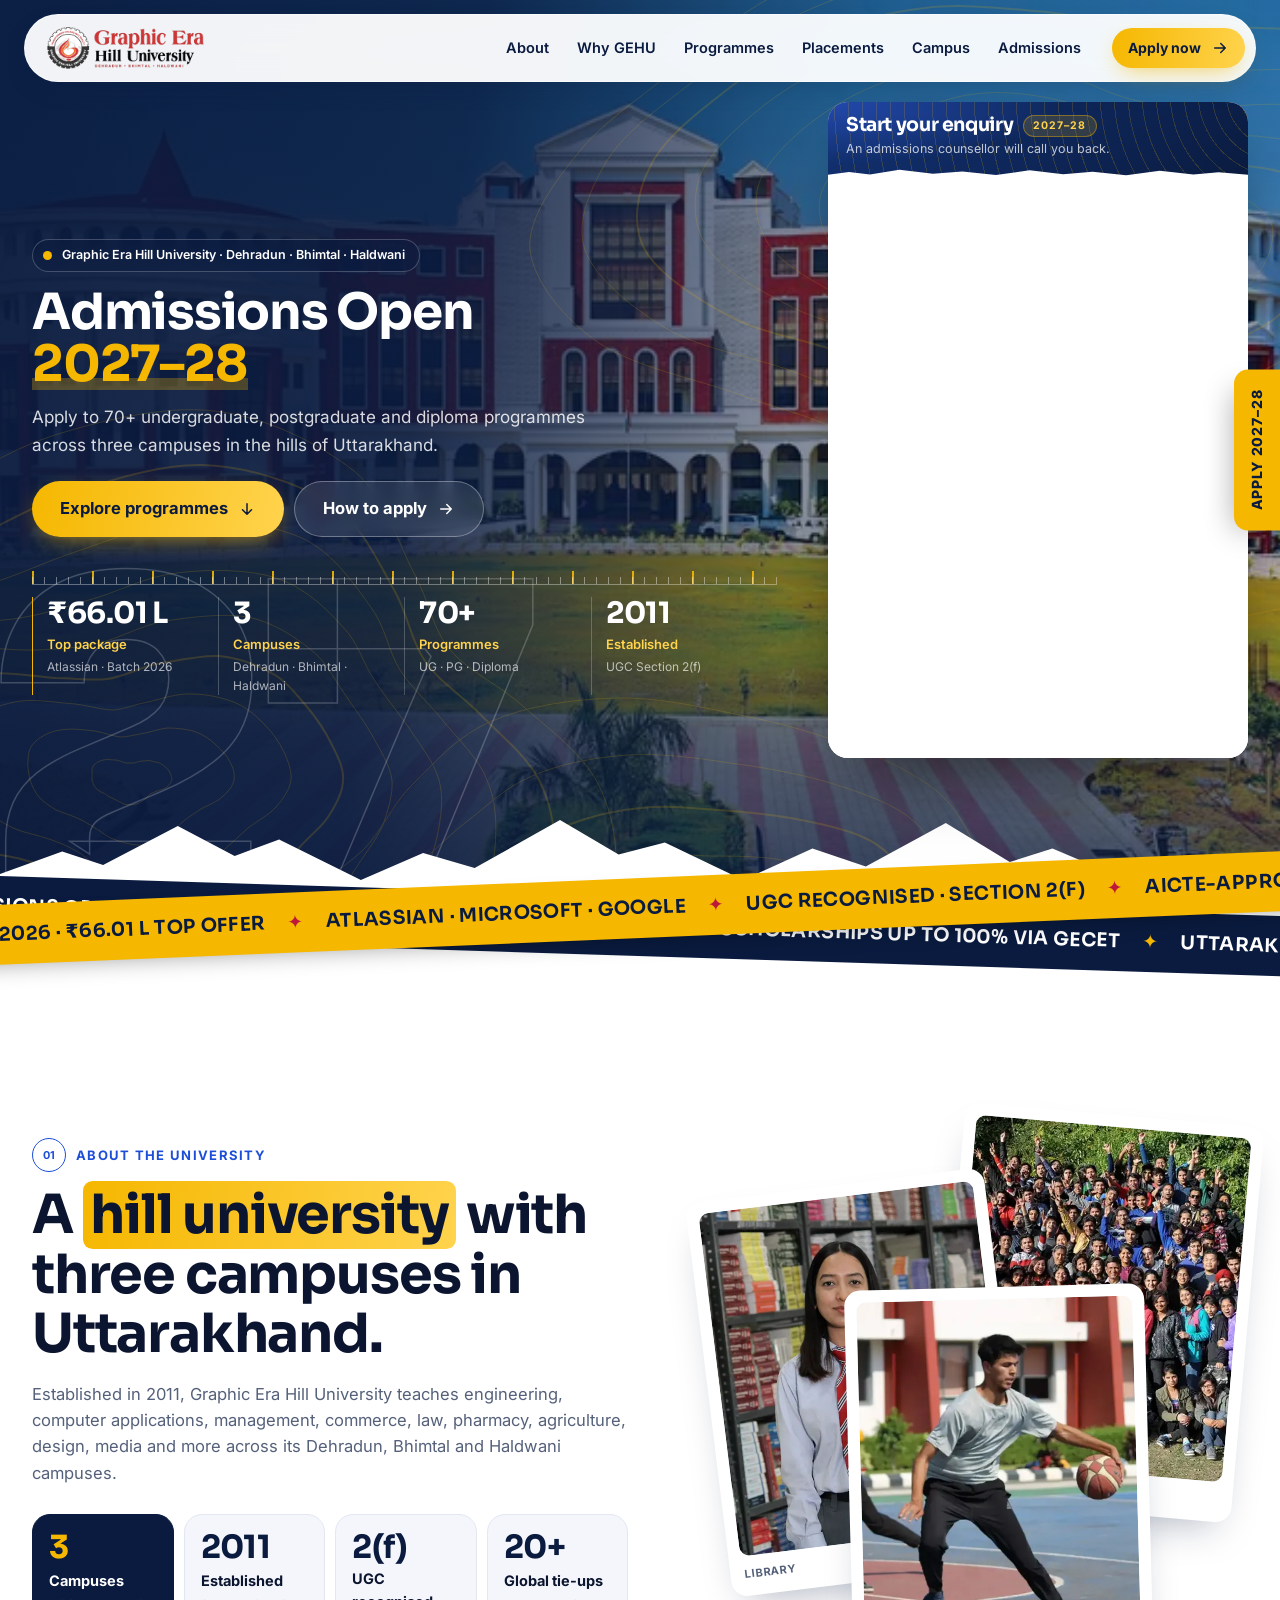
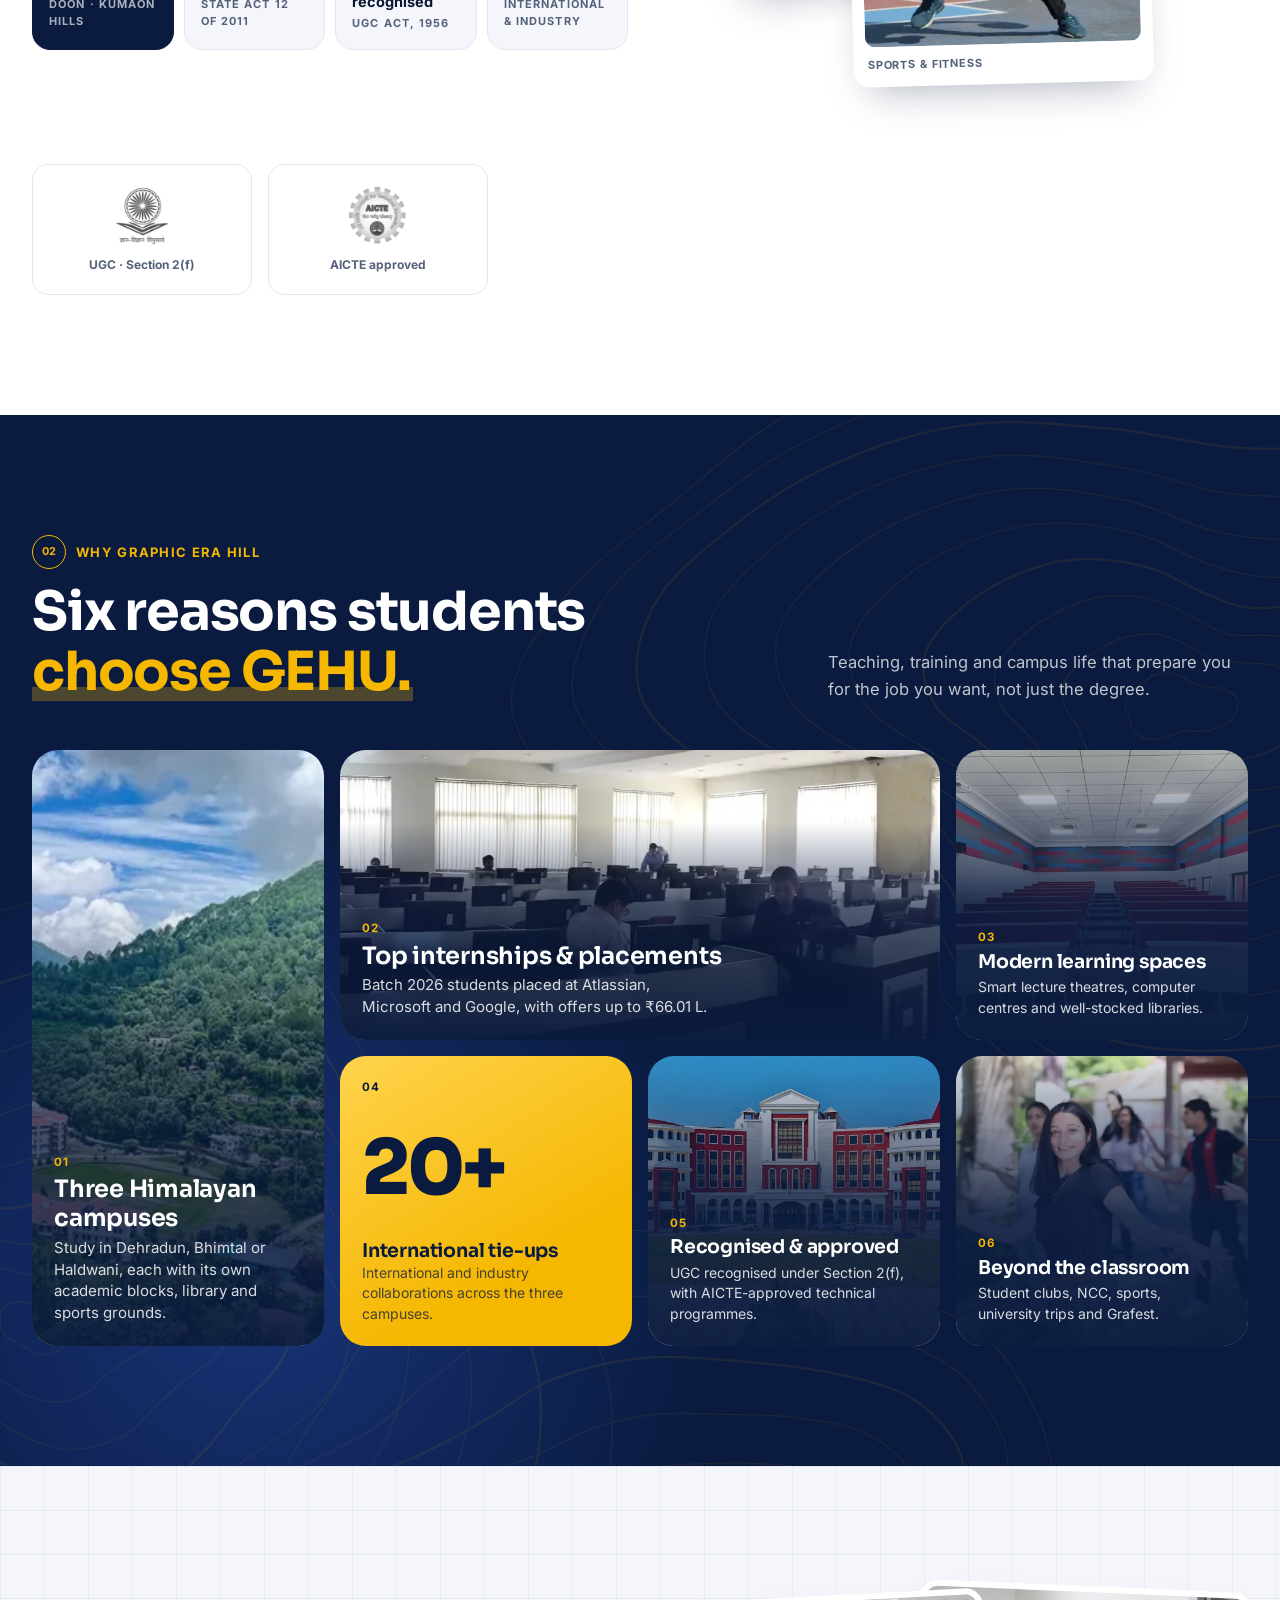
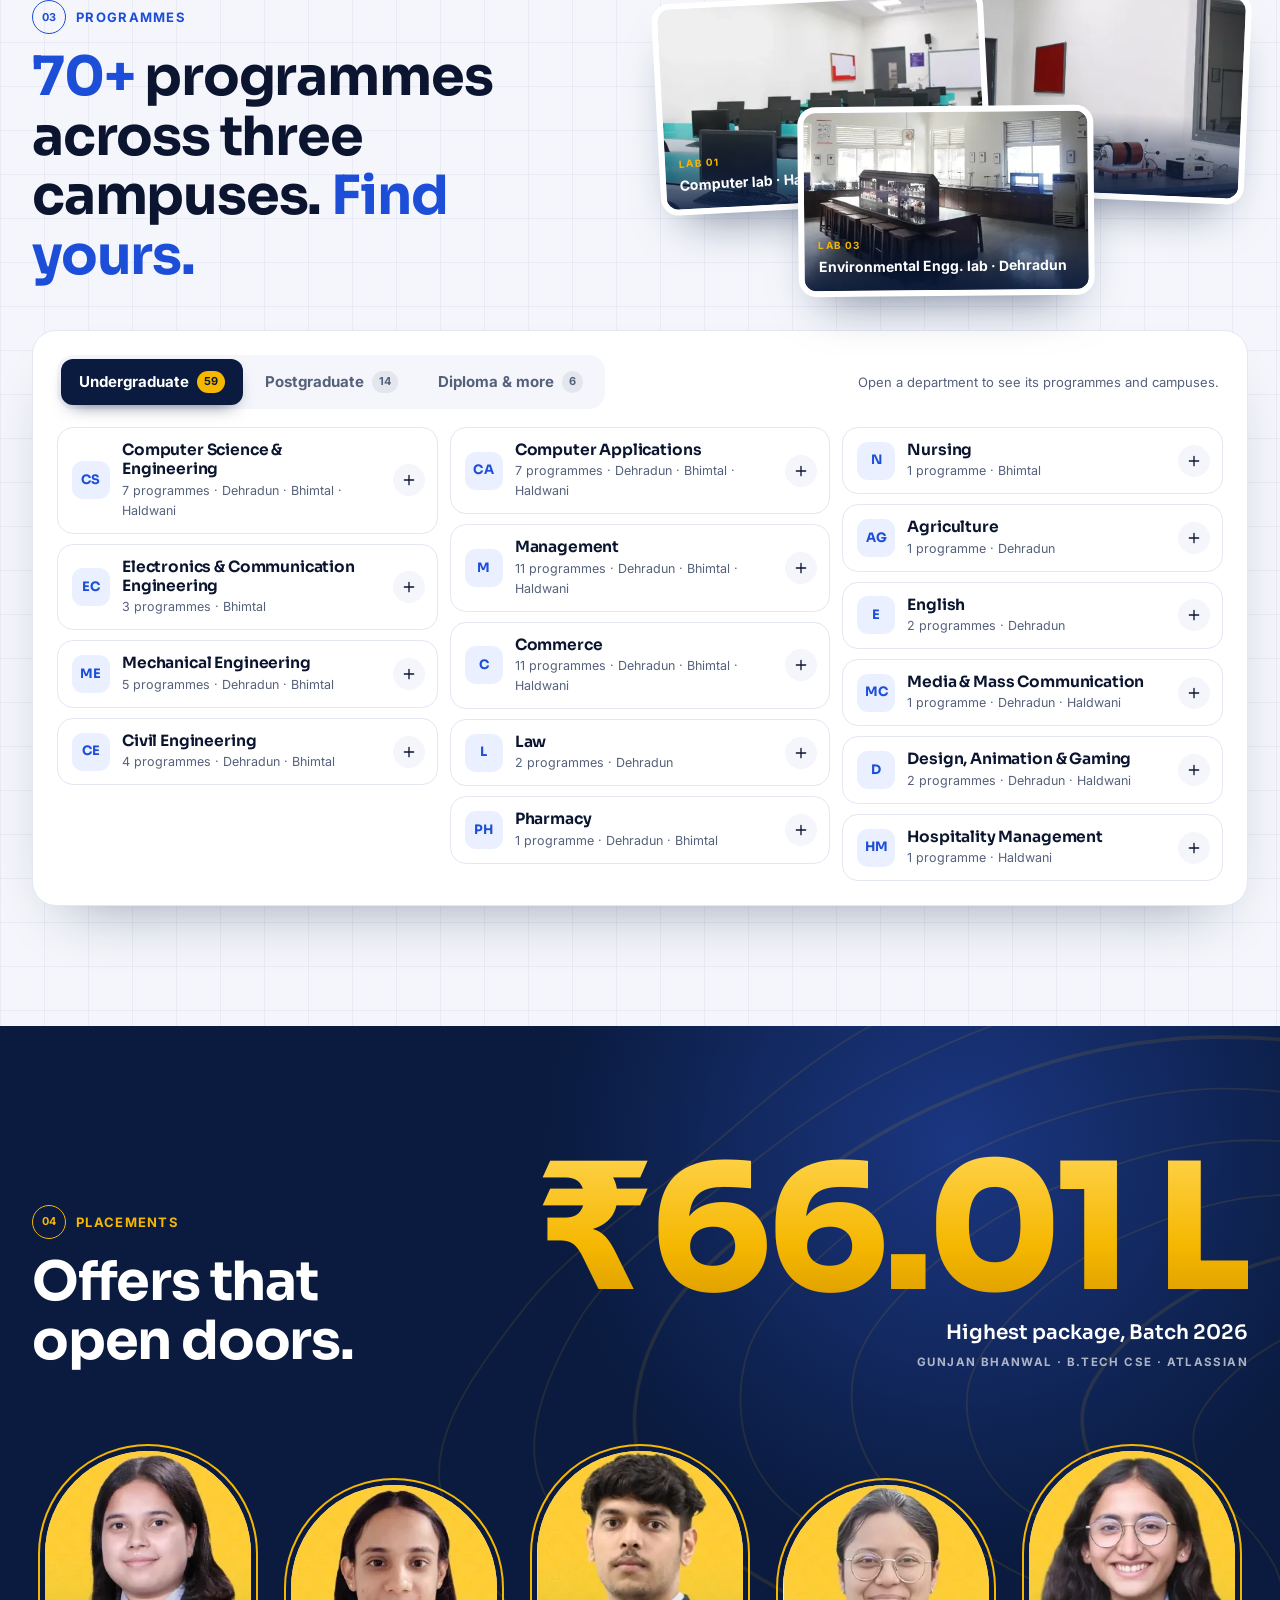
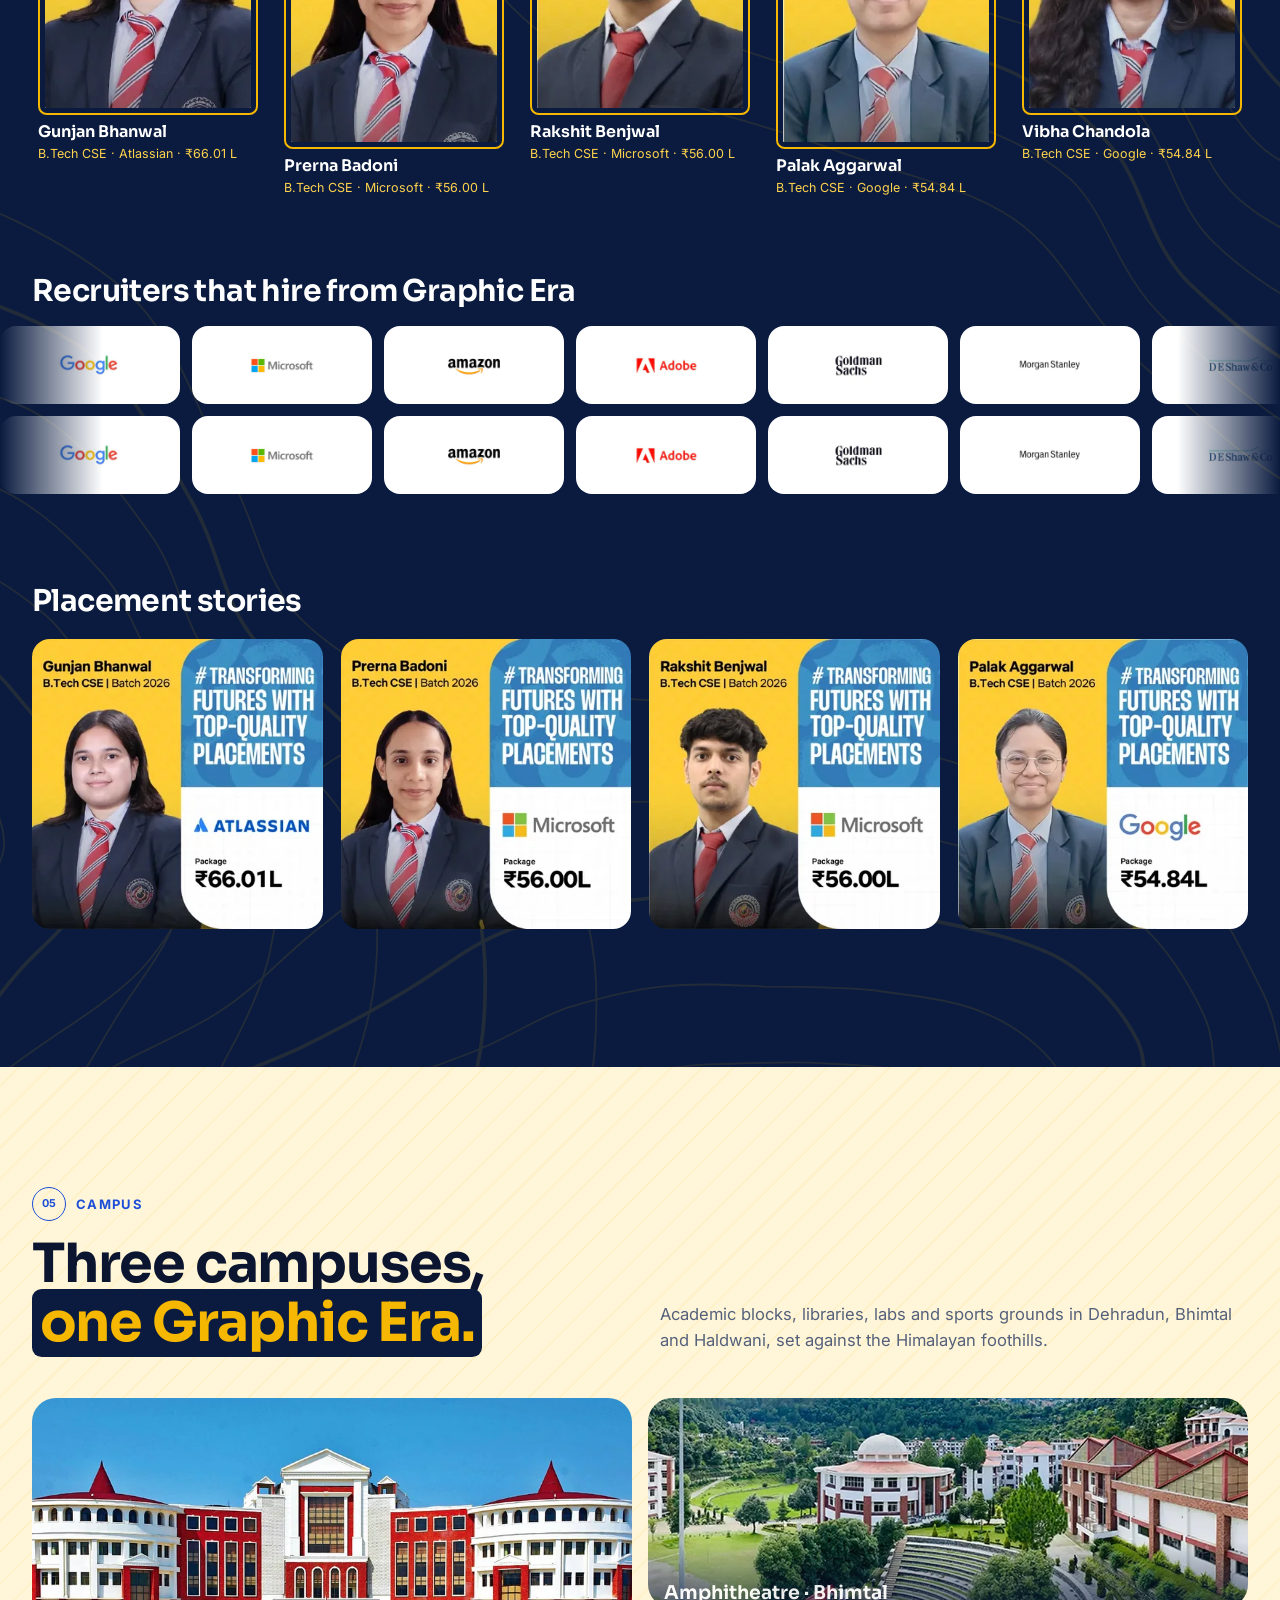
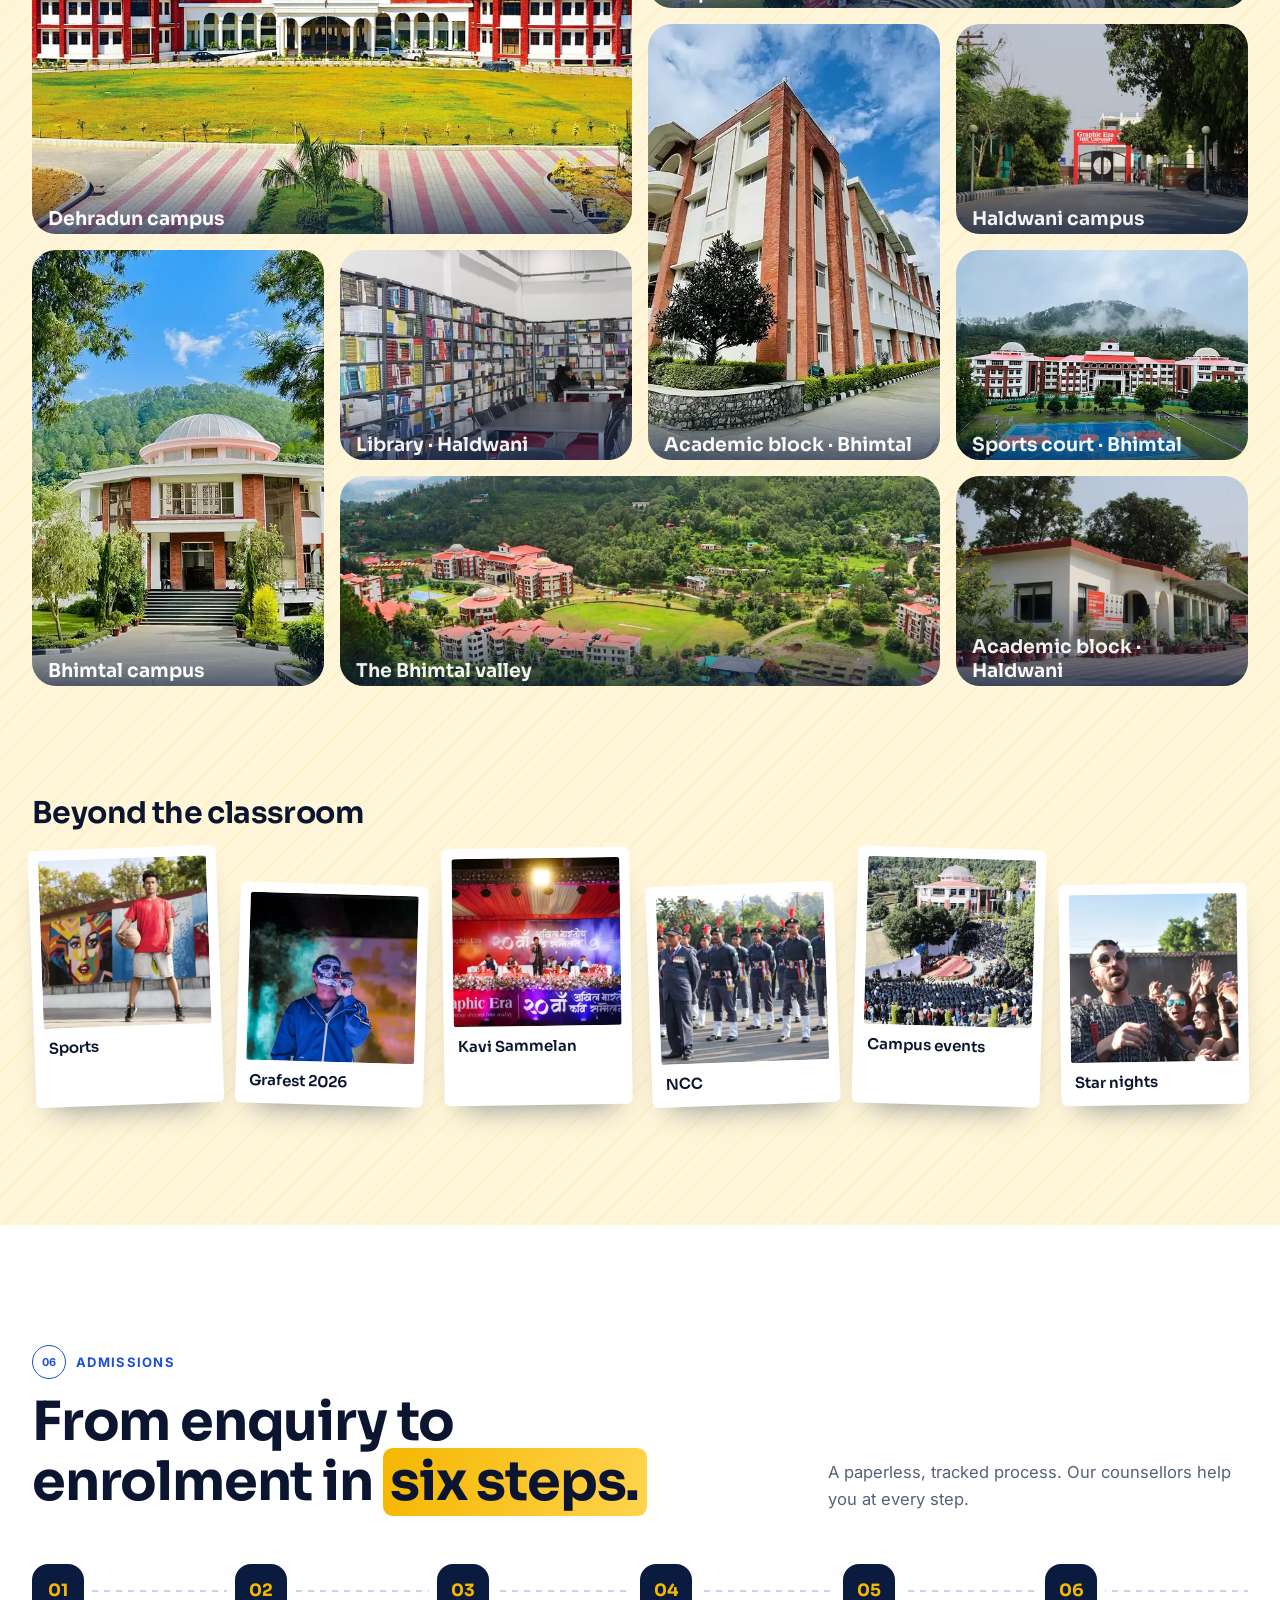
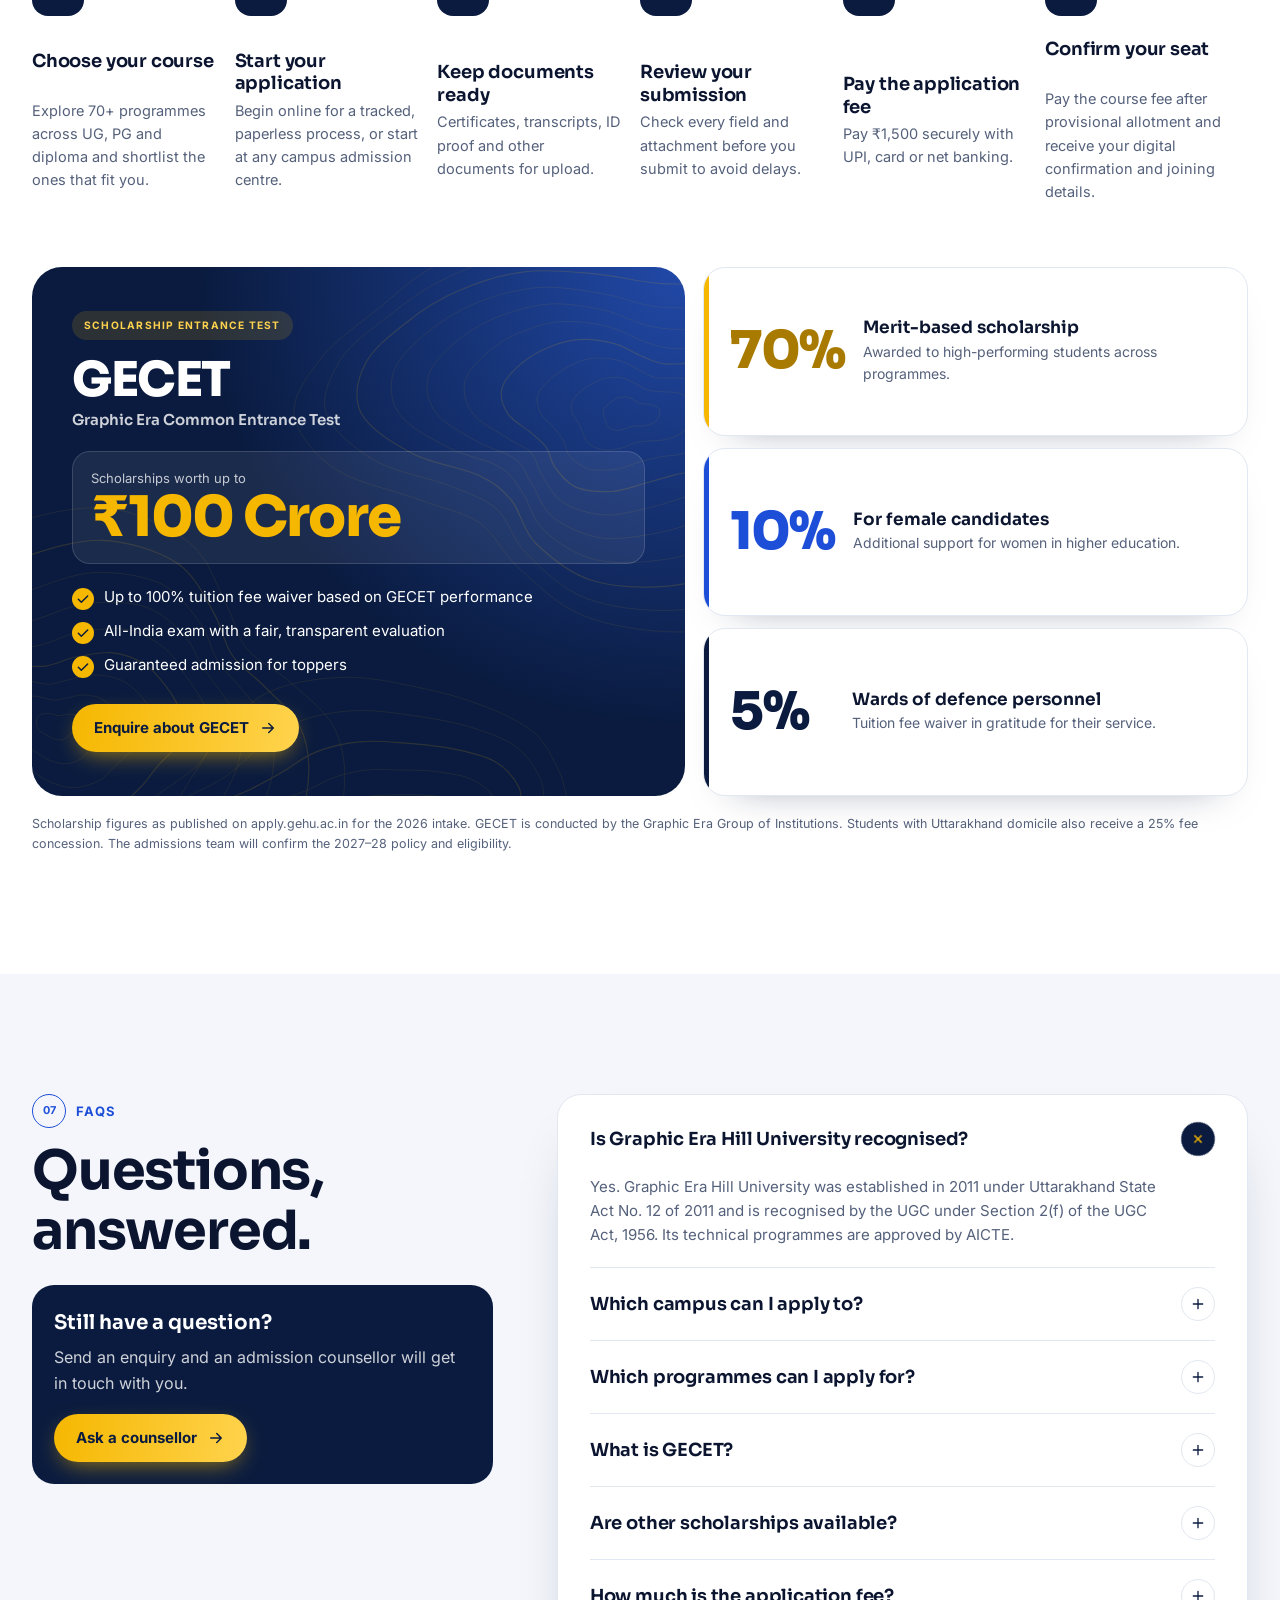
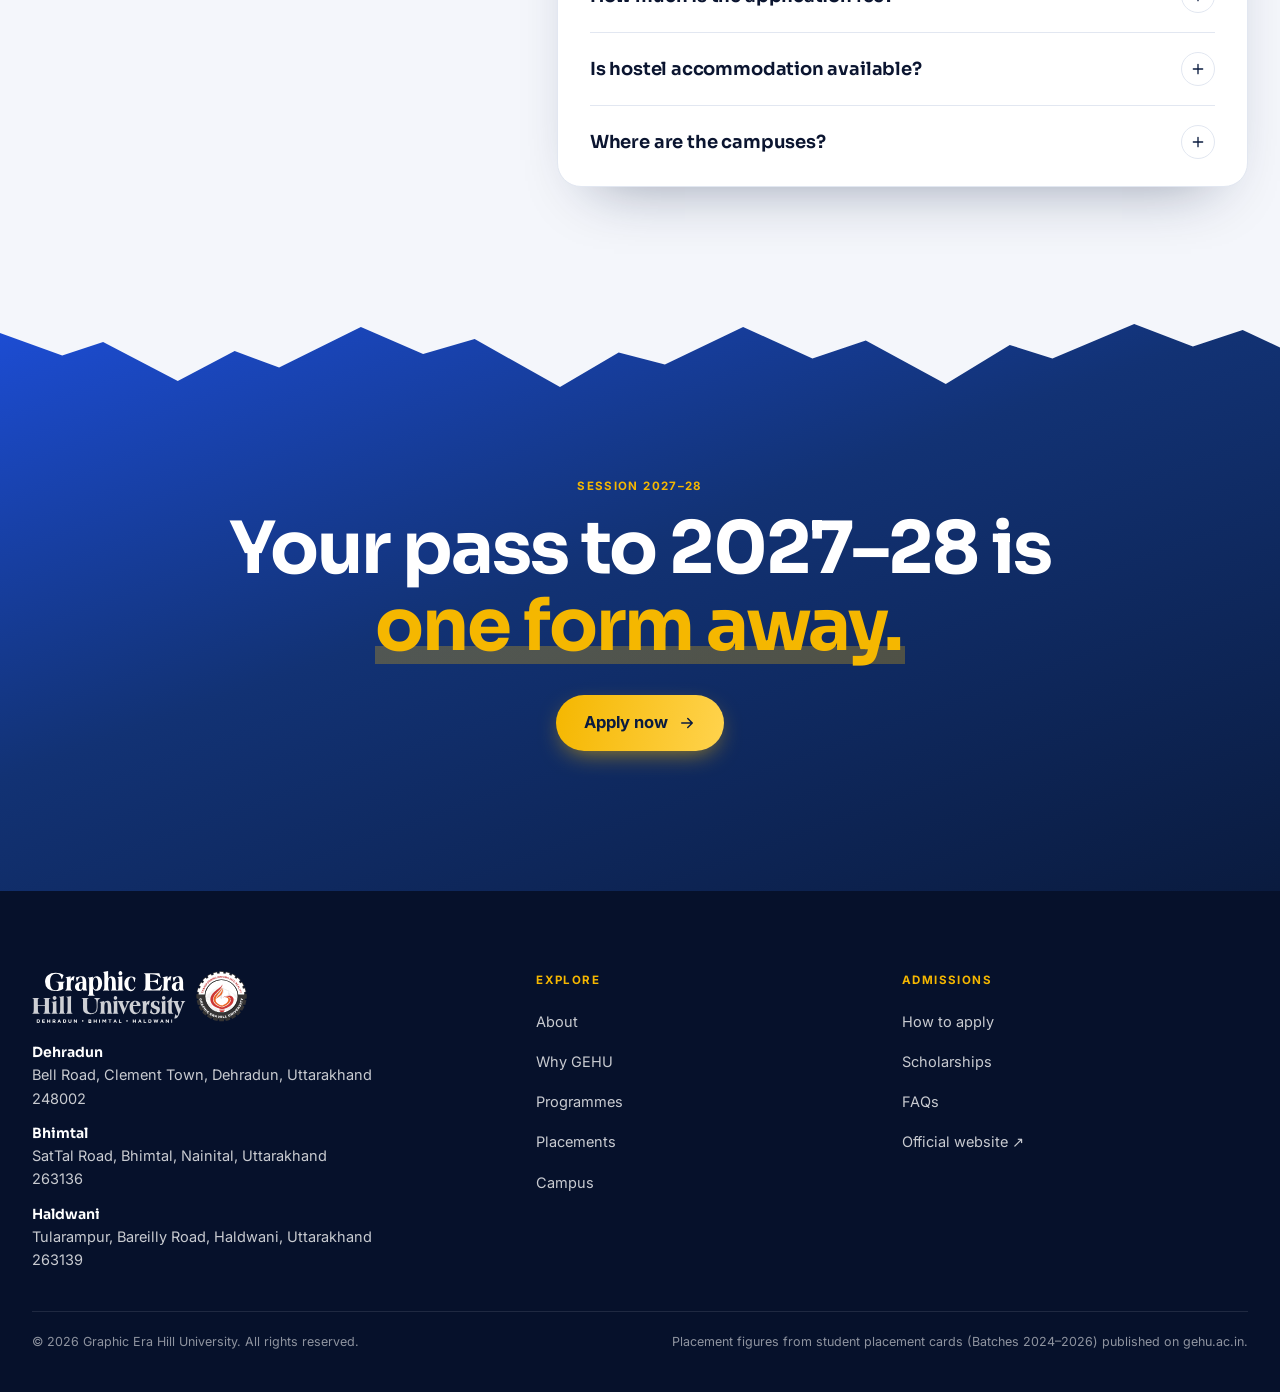
==== commit ff5bb2c9: "kiu" ====
--- a/index.html
+++ b/index.html
@@ -18,7 +18,7 @@
   <link rel="preload" href="assets/fonts/inter.woff2" as="font" type="font/woff2" crossorigin>
   <link rel="preload" as="image" imagesrcset="assets/img/hero/dehradun-main-building-640.webp 640w, assets/img/hero/dehradun-main-building-1024.webp 1024w, assets/img/hero/dehradun-main-building-1440.webp 1440w, assets/img/hero/dehradun-main-building-1800.webp 1800w" imagesizes="100vw" media="(min-width: 861px)" fetchpriority="high">
   <link rel="preload" as="image" imagesrcset="assets/img/hero/dehradun-campus-640.webp 640w, assets/img/hero/dehradun-campus-1024.webp 1024w, assets/img/hero/dehradun-campus-1280.webp 1280w" imagesizes="100vw" media="(max-width: 860px)" fetchpriority="high">
-  <link rel="stylesheet" href="assets/css/style.css?v=8">
+  <link rel="stylesheet" href="assets/css/style.css?v=9">
   <script type="application/ld+json">{"@context":"https://schema.org","@type":"CollegeOrUniversity","name":"Graphic Era Hill University","url":"https://gehu.ac.in","foundingDate":"2011","address":{"@type":"PostalAddress","streetAddress":"Bell Road, Clement Town","addressLocality":"Dehradun","addressRegion":"Uttarakhand","postalCode":"248002","addressCountry":"IN"}}</script>
 </head>
 <body>
@@ -110,7 +110,7 @@
           <p class="hero__form-subtitle">An admissions counsellor will call you back.</p>
         </div>
         <!-- Form height is controlled by --form-h in style.css (keep data-height equal to it) -->
-        <div class="npf_wgts" data-height="760px" data-w="0285642c9a8379d66d47064c458f6a02"></div>
+        <div class="npf_wgts" data-height="580px" data-w="0285642c9a8379d66d47064c458f6a02"></div>
       </div>
     </div>
     <svg class="ridge ridge--hero" aria-hidden="true"><use href="#ridge"/></svg>
@@ -374,6 +374,12 @@
   if (/^(localhost|127\.|192\.168\.|10\.|$)/.test(location.hostname)) {
     document.querySelector('.npf_wgts').classList.add('is-preview');
   }
+  // Height check on the live site: open /?formh=540 (any number 300–1200) to try a form height
+  // without editing files, then copy the value that fits into --form-h (style.css) and data-height.
+  var fh = /[?&]formh=(\d{3,4})\b/.exec(location.search);
+  if (fh && fh[1] >= 300 && fh[1] <= 1200) {
+    document.querySelector('.hero__slot').style.setProperty('--form-h', fh[1] + 'px');
+  }
   var s = document.createElement('script');
   s.type = 'text/javascript';
   s.async = true;
--- a/assets/css/style.css
+++ b/assets/css/style.css
@@ -113,7 +113,7 @@
 /* NoPaperForms enquiry widget card (same design as the GEU page, D:\CP\visitpage) */
 /* --form-h = the widget's natural content height. Set it once (and keep data-height in index.html equal):
    if the live form shows its own scrollbar, raise it; if there is empty space under Submit, lower it. */
-.hero__slot{--form-h:760px;--card-h:calc(var(--form-h) + 72px);scroll-margin-top:100px;position:relative;z-index:1;width:min(100%,440px);margin:24px auto 36px;border-radius:20px;overflow:hidden;color:var(--text);
+.hero__slot{--form-h:580px;--card-h:calc(var(--form-h) + 72px);scroll-margin-top:100px;position:relative;z-index:1;width:min(100%,440px);margin:24px auto 36px;border-radius:20px;overflow:hidden;color:var(--text);
   background:#fff;
   box-shadow:0 30px 70px -28px rgba(0,0,0,.7)}
 .hero__form-head{position:relative;padding:12px 18px 20px;color:#fff;overflow:hidden;
@@ -600,3 +600,68 @@
   .journey__n{box-shadow:0 0 0 8px #fff;transition:transform .3s var(--ease),background .3s}
   .journey li:hover .journey__n{transform:translateY(-4px);background:var(--gold);color:var(--ink)}
 }
+
+/* =====================================================================
+   19 Thank-you page (thank-you.html) – reuses header, hero, buttons, footer above
+   ===================================================================== */
+.ty-hero{position:relative;isolation:isolate;overflow:hidden;background:var(--ink);color:#fff;text-align:center;padding:calc(var(--hdr) + 64px) 0 120px}
+.ty-hero .hero__media{height:100%;min-height:0}
+.ty-hero .hero__veil{background:radial-gradient(80% 70% at 50% 40%,rgba(10,27,63,.72),rgba(10,27,63,.92) 70%),linear-gradient(180deg,rgba(10,27,63,.5),var(--ink) 96%)}
+.ty{display:grid;justify-items:center;max-width:780px}
+.ty .pill{margin-top:28px}
+.ty__title{margin-top:16px;font-family:var(--display);font-weight:700;font-size:clamp(32px,8.4vw,62px);line-height:1.08;letter-spacing:-.025em;text-wrap:balance}
+.ty__title .hl{display:inline}
+.ty__lede{margin-top:16px;max-width:600px;color:rgba(255,255,255,.84);font-size:16px}
+.ty .hero__ctas{justify-content:center;width:100%;margin-top:26px}
+.ty__note{margin-top:22px;font-size:13.5px;color:rgba(255,255,255,.66)}
+.ty__note a{color:var(--gold-2);font-weight:600}
+
+/* animated tick seal */
+.ty__seal{width:92px;height:92px;border-radius:50%;display:grid;place-items:center;background:linear-gradient(140deg,var(--gold-2),var(--gold));color:var(--ink);box-shadow:0 0 0 10px rgba(245,183,0,.16),0 0 0 22px rgba(245,183,0,.07),0 22px 44px -14px rgba(245,183,0,.65)}
+.ty__seal svg{width:44px;height:44px}
+.ty__seal path{fill:none;stroke:currentColor;stroke-width:2.6;stroke-linecap:round;stroke-linejoin:round;stroke-dasharray:24;stroke-dashoffset:0}
+.ty__seal--sm{width:72px;height:72px;box-shadow:0 0 0 8px rgba(245,183,0,.16)}
+.ty__seal--sm svg{width:34px;height:34px}
+@media (prefers-reduced-motion:no-preference){
+  .ty__seal{animation:tyPop .6s cubic-bezier(.2,.9,.3,1.3) both}
+  .ty__seal path{stroke-dashoffset:24;animation:tyDraw .5s .4s ease-out forwards}
+  @keyframes tyPop{from{transform:scale(.5);opacity:0}}
+  @keyframes tyDraw{to{stroke-dashoffset:0}}
+}
+
+/* what happens next */
+.ty-next__head{display:grid;justify-items:center;text-align:center;margin-bottom:32px}
+.ty-steps{display:grid;gap:12px}
+.ty-step{display:grid;grid-template-columns:52px 1fr;align-content:start;gap:16px;padding:20px;border-radius:22px;background:var(--mist);border:1px solid var(--line)}
+.ty-step .journey__n{box-shadow:none}
+.ty-step h3{margin-top:4px;font-family:var(--display);font-size:18px;font-weight:650;line-height:1.25;letter-spacing:-.01em}
+.ty-step p{margin-top:4px;color:var(--muted);font-size:14.5px}
+.ty-explore{margin:56px 0 18px;text-align:center}
+.ty-links{display:grid;gap:12px}
+.ty-link{display:grid;grid-template-columns:auto 1fr auto;align-items:center;gap:14px;height:100%;padding:16px 18px;border-radius:20px;background:#fff;border:1px solid var(--line);text-decoration:none;box-shadow:0 20px 40px -32px rgba(10,27,63,.5);transition:transform .25s var(--ease),border-color .25s,box-shadow .25s}
+.ty-link:hover{transform:translateY(-3px);border-color:#C9D5F0;box-shadow:0 24px 40px -26px rgba(10,27,63,.5)}
+.ty-link__ico{width:46px;height:46px;border-radius:14px;background:var(--sky);color:var(--blue);display:grid;place-items:center;font-size:22px;transition:background .25s,color .25s}
+.ty-link:hover .ty-link__ico{background:var(--ink);color:var(--gold)}
+.ty-link b{display:block;font-family:var(--display);font-size:16.5px;font-weight:650;line-height:1.25}
+.ty-link small{display:block;margin-top:2px;font-size:13.5px;line-height:1.4;color:var(--muted)}
+.ty-link__go{font-size:18px;color:var(--blue);transition:transform .25s var(--ease)}
+.ty-link:hover .ty-link__go{transform:translateX(4px)}
+.ftr--plain{padding-bottom:40px}
+
+/* Inside the NoPaperForms iframe: only the compact card, while the script moves the tab to the full page */
+.ty-mini{display:none}
+.ty-framed body>*{display:none!important}
+.ty-framed body>.ty-mini{display:grid!important;min-height:100vh;place-content:center;justify-items:center;gap:12px;padding:24px;text-align:center}
+.ty-mini__t{margin-top:8px;font-family:var(--display);font-size:22px;font-weight:700;letter-spacing:-.02em;color:var(--ink)}
+.ty-mini__p{font-size:14.5px;color:var(--muted)}
+
+@media (min-width:560px){
+  .ty-links{grid-template-columns:1fr 1fr}
+}
+@media (min-width:861px){
+  .ty-hero{padding:calc(var(--hdr) + 110px) 0 170px}
+  .ty__lede{font-size:17.5px}
+  .ty-steps{grid-template-columns:repeat(3,1fr);gap:16px}
+  .ty-step{grid-template-columns:1fr;gap:16px;padding:26px}
+  .ty-explore{margin-top:80px}
+}
